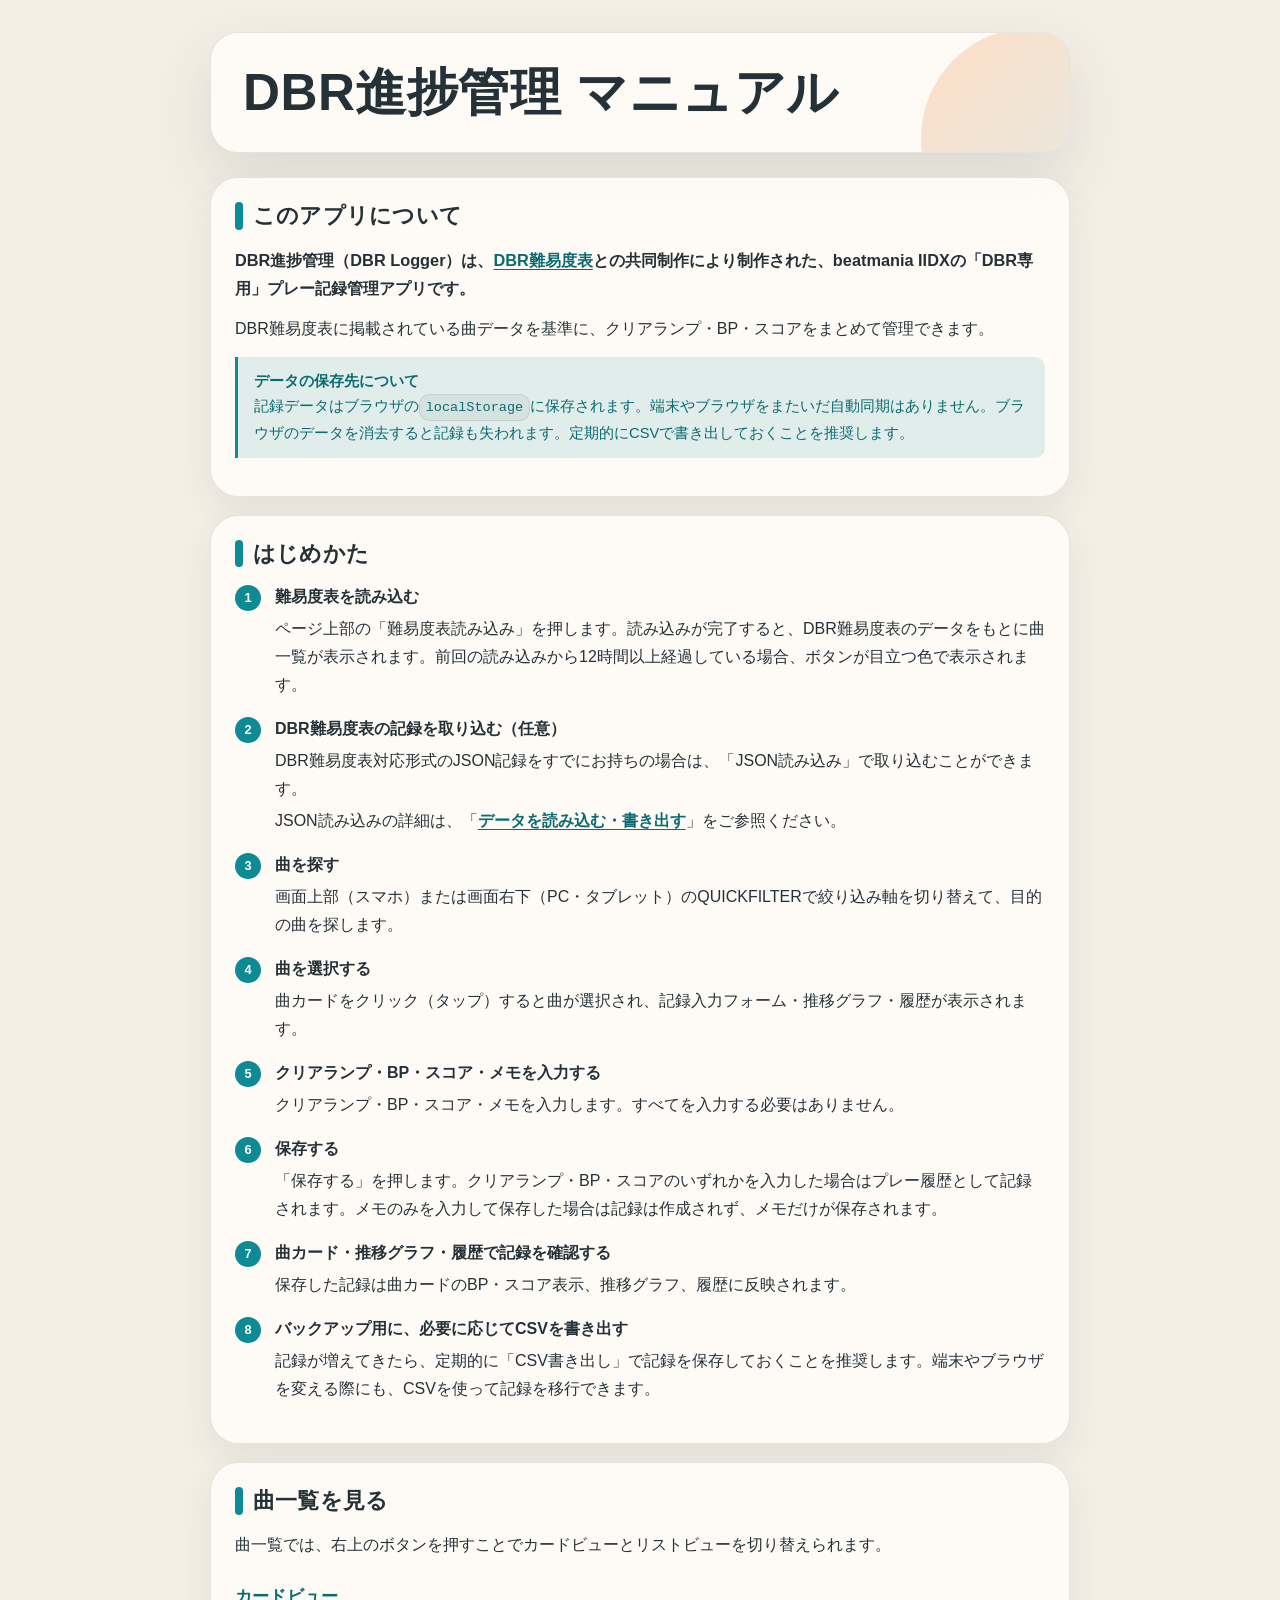
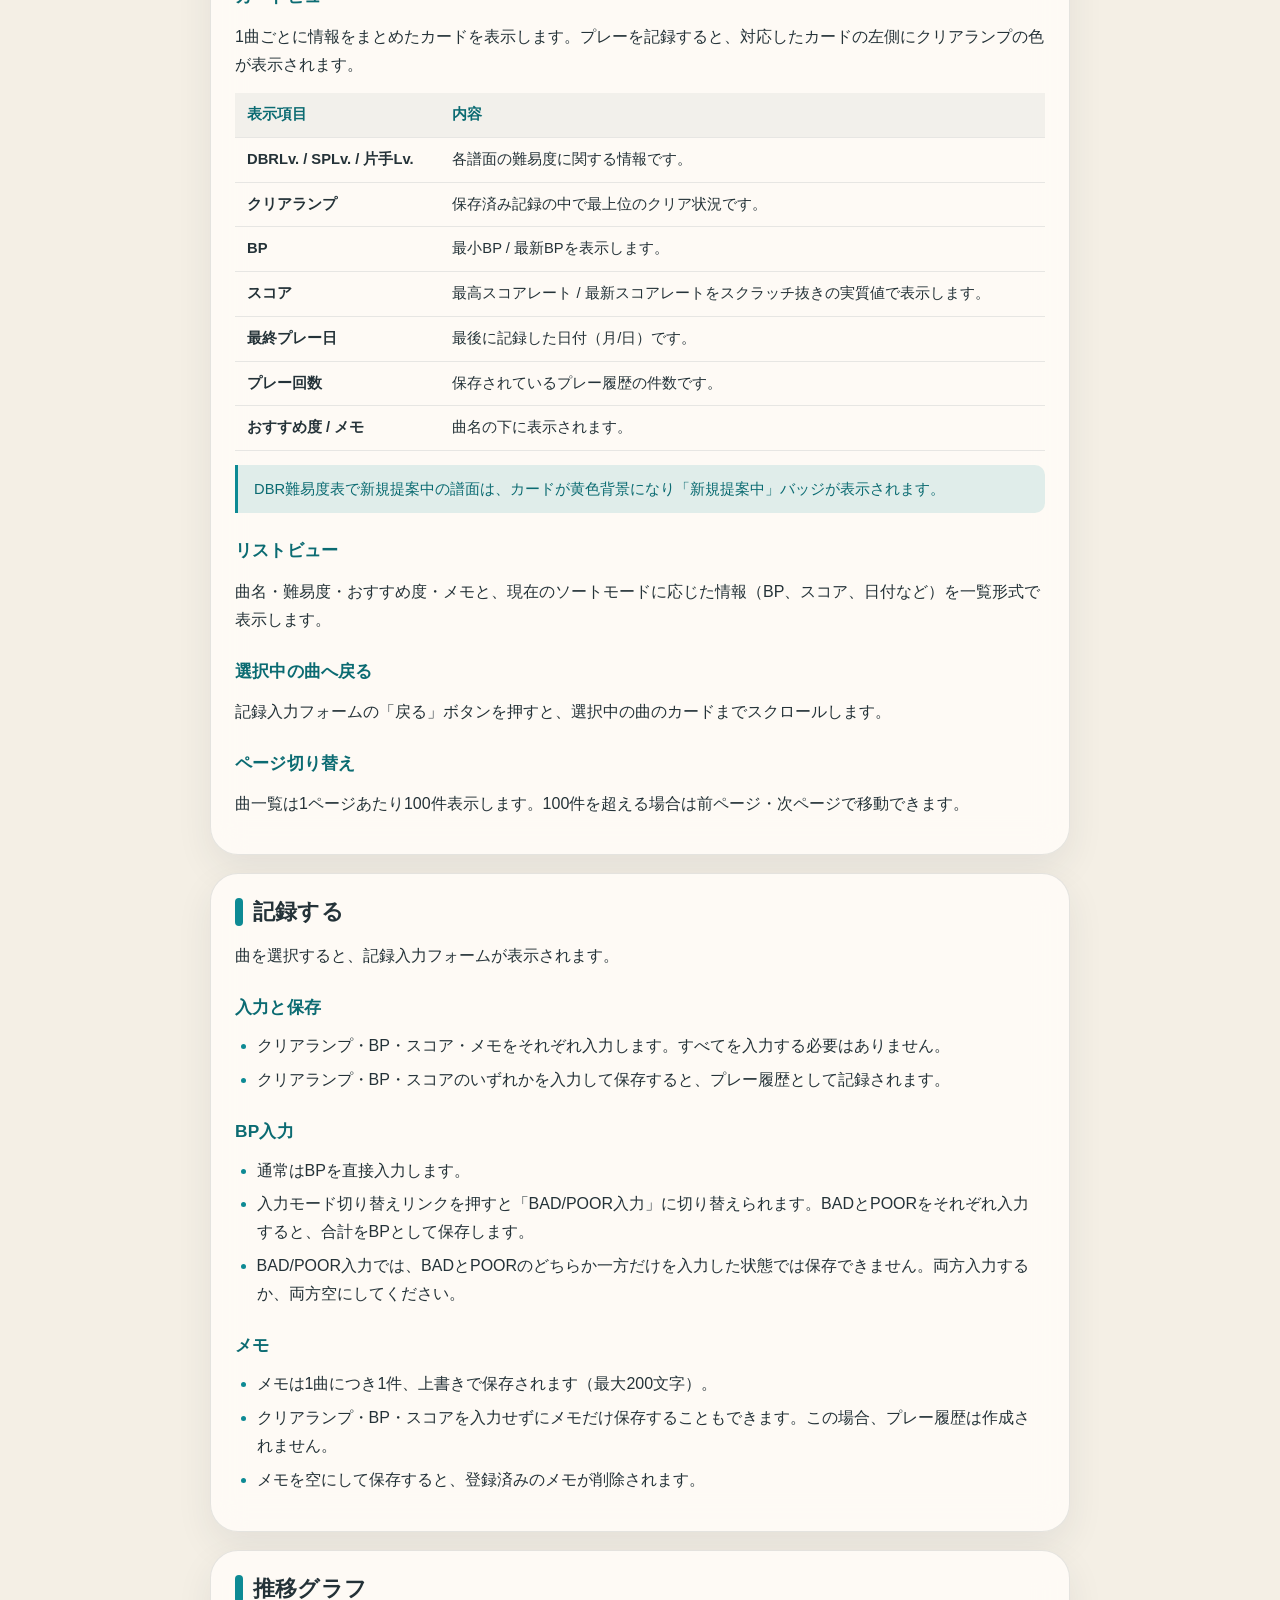
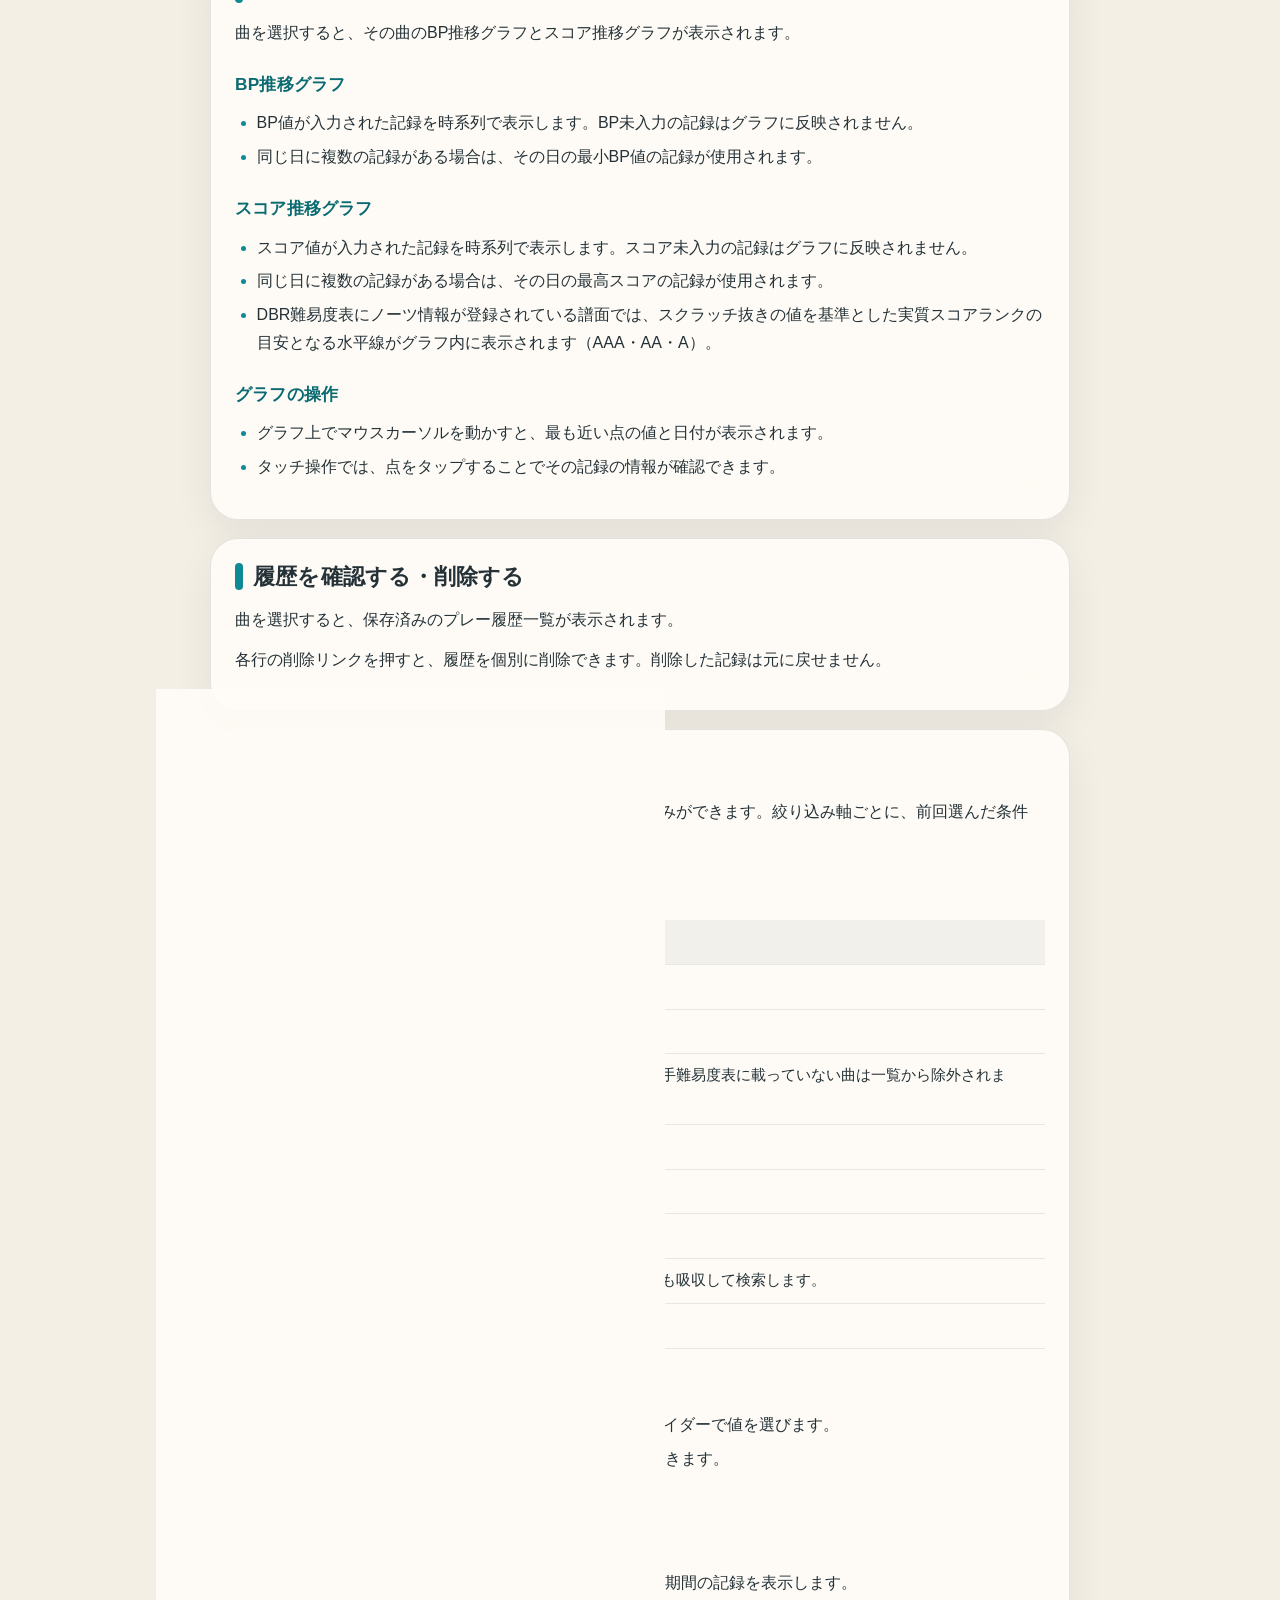
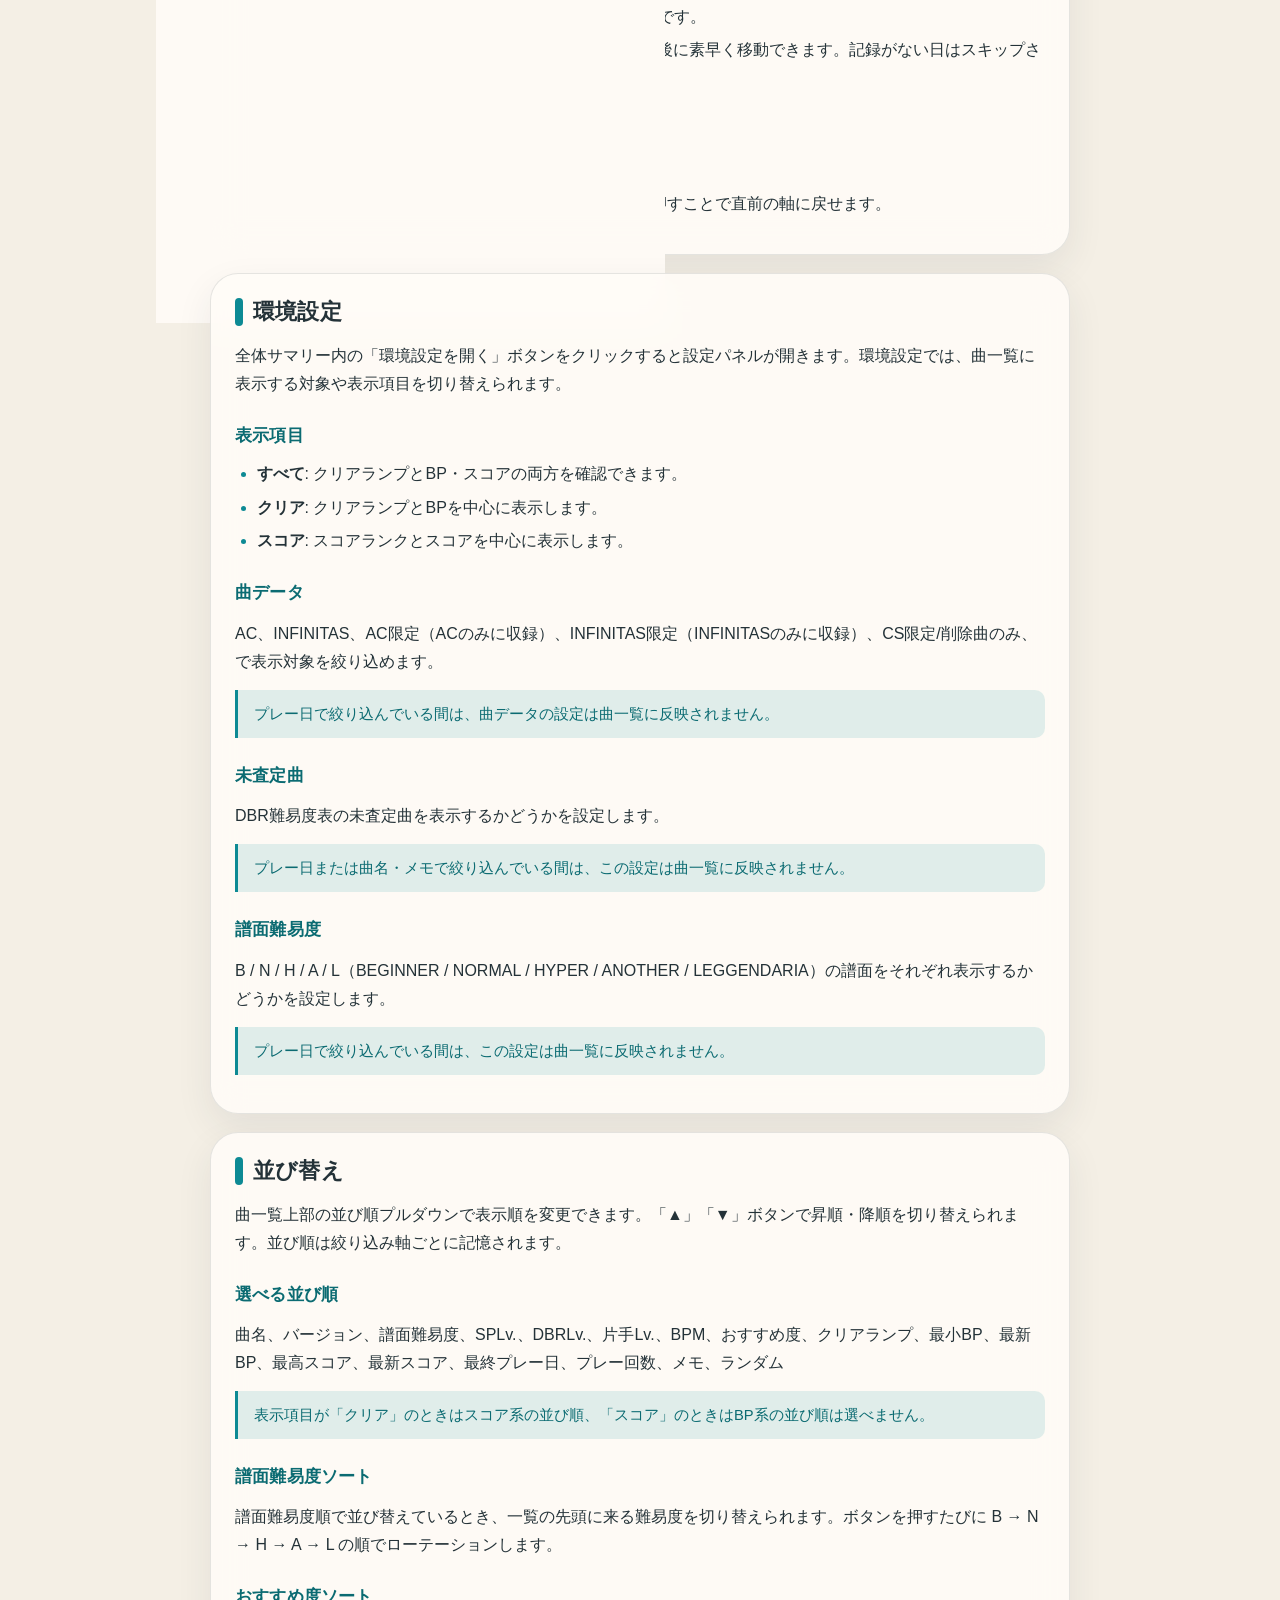
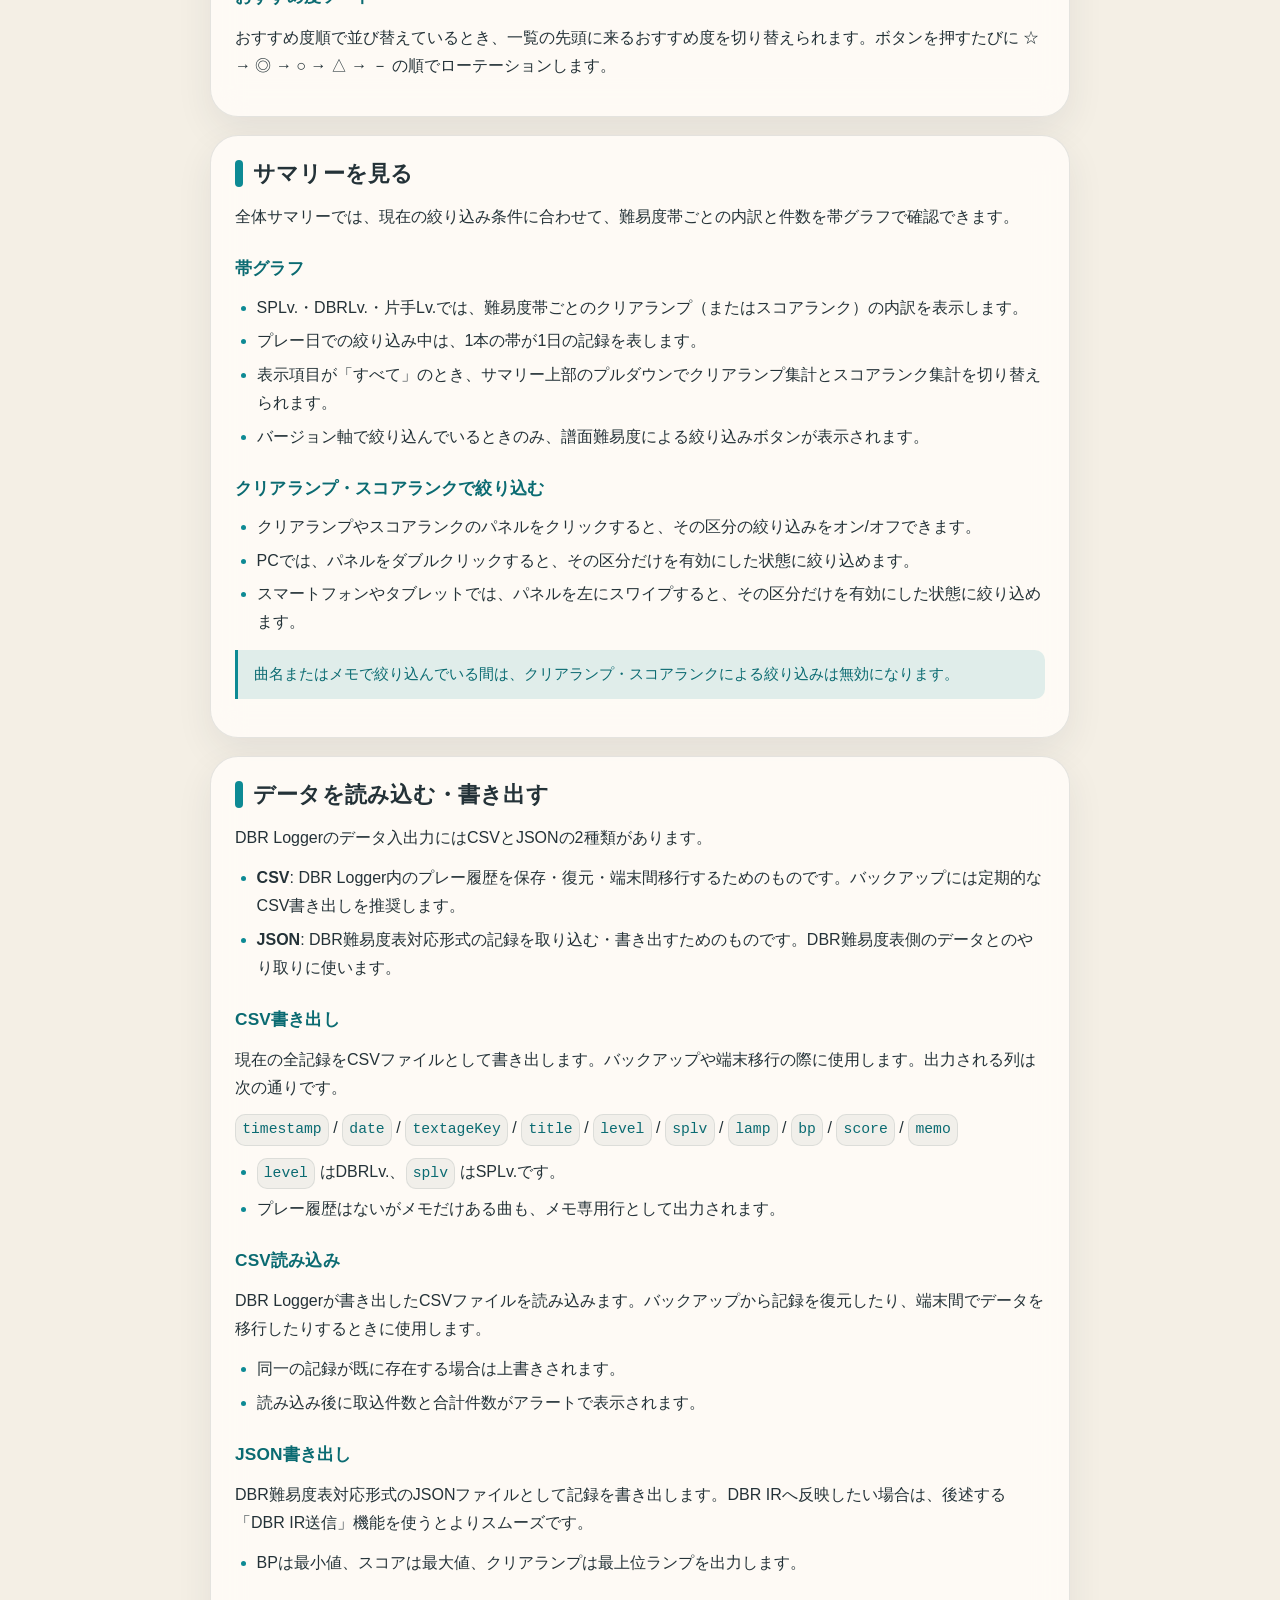
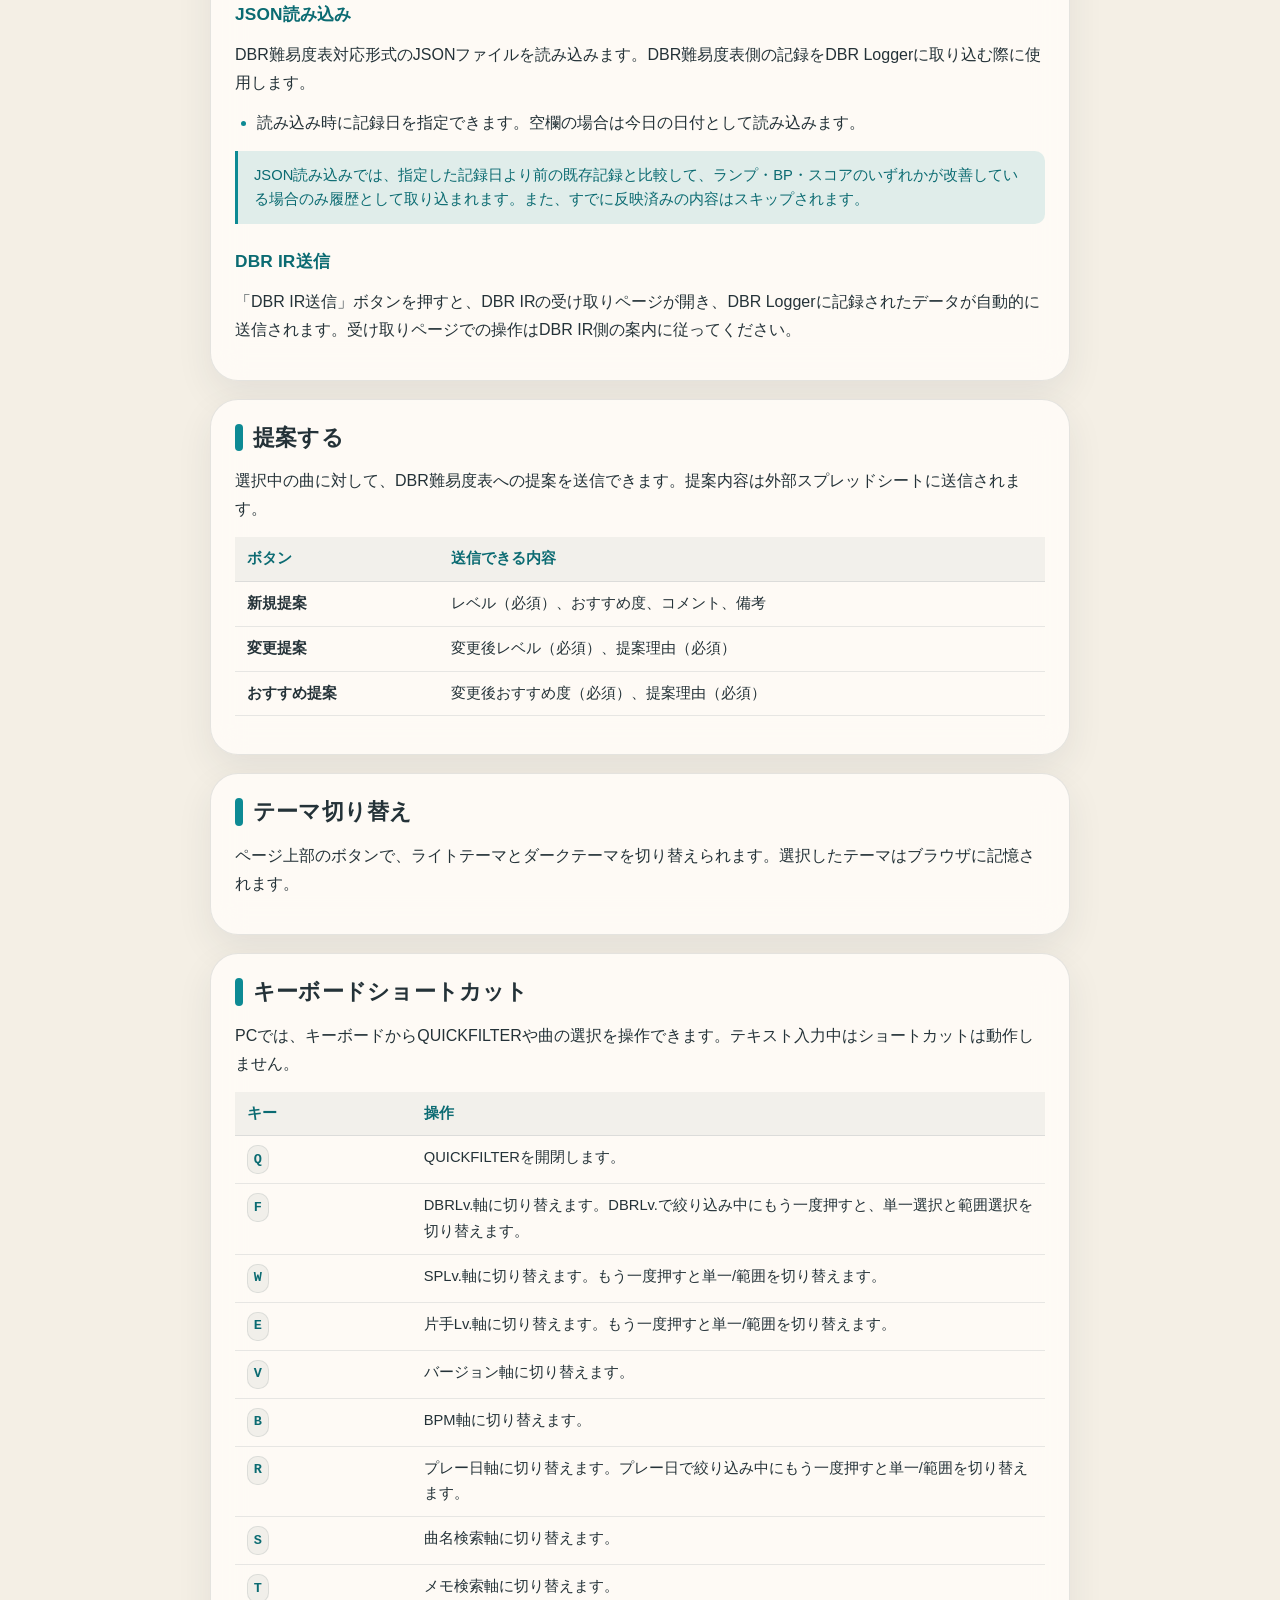
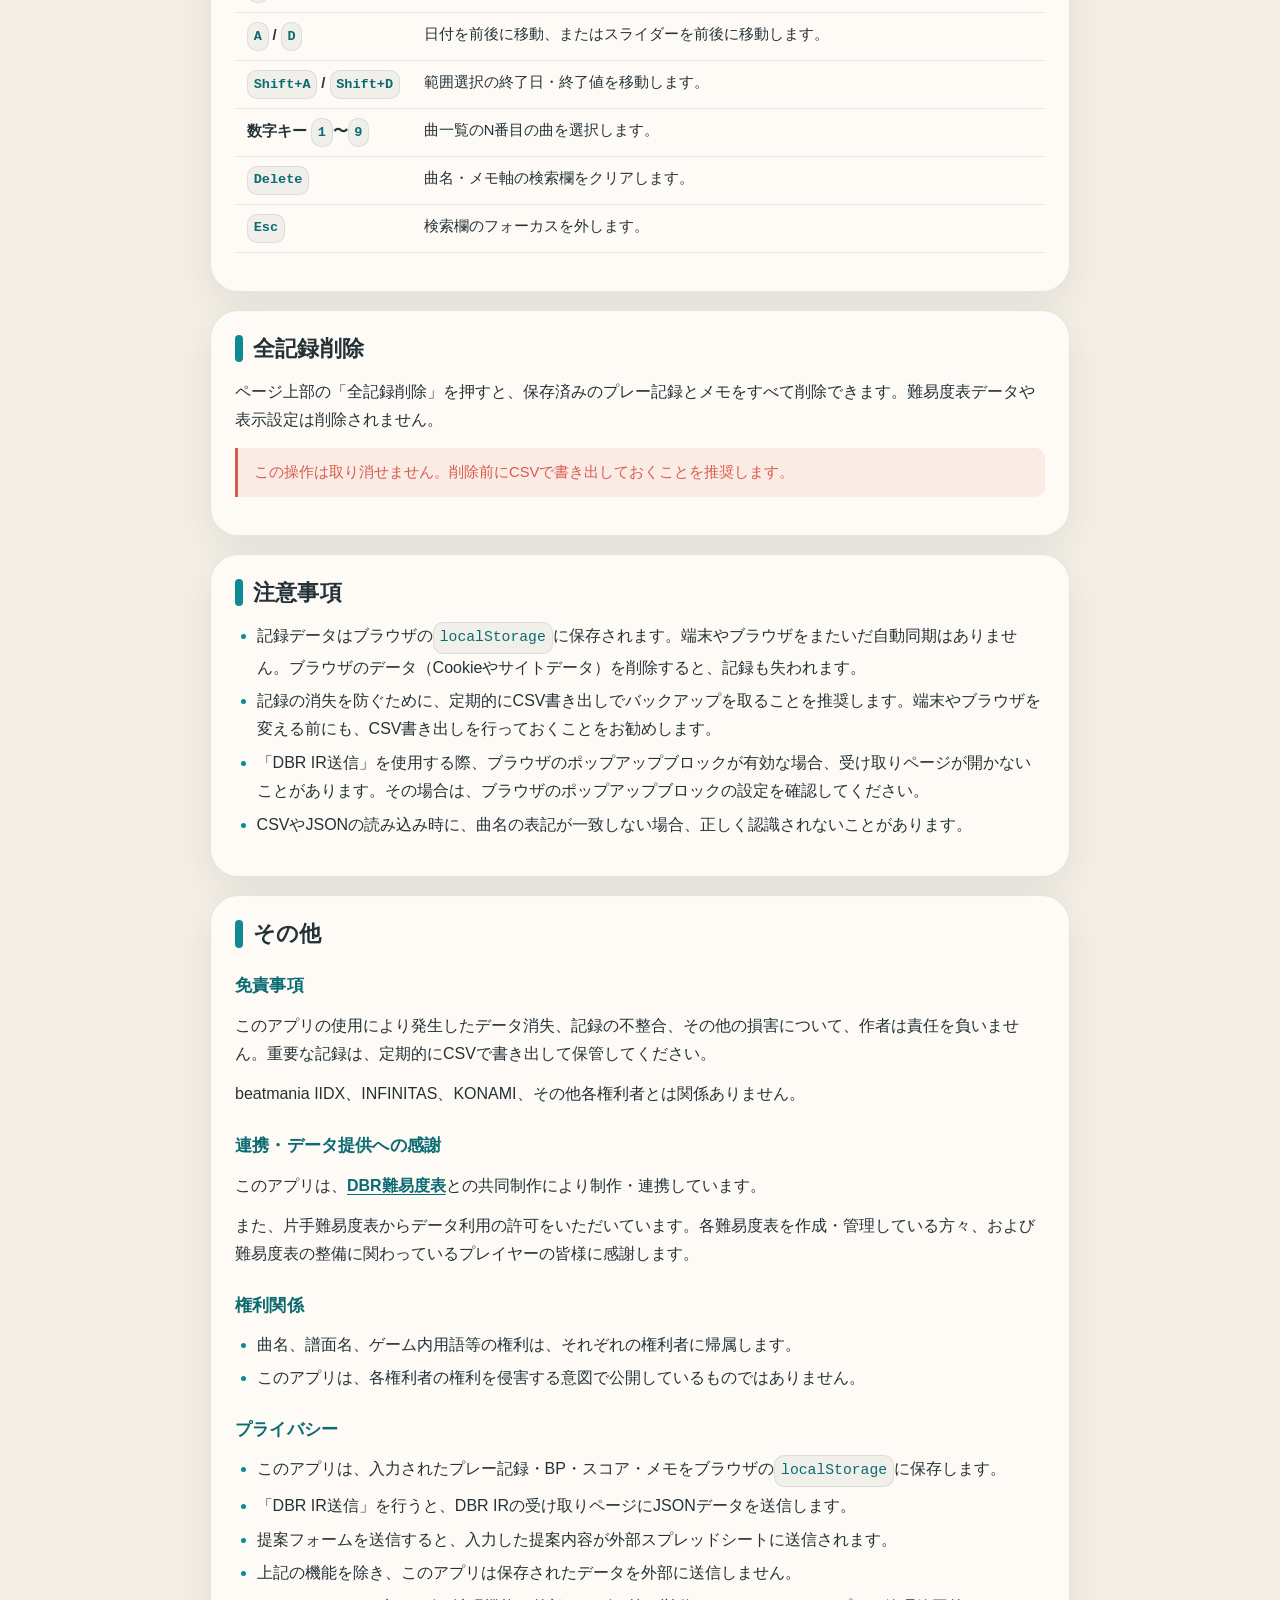
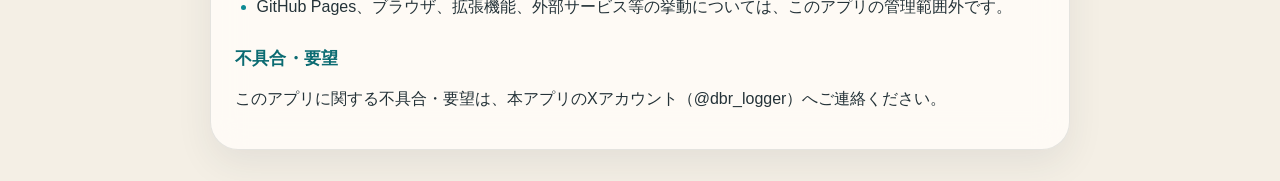
==== manual.html @ cd42161d "マニュアル整備" ====
<!doctype html>
<html lang="ja">
<head>
  <meta charset="utf-8" />
  <meta name="viewport" content="width=device-width, initial-scale=1" />
  <title>DBR Logger マニュアル</title>
  <script>
    (function () {
      const KEY = "dbr-theme";
      try {
        const storedTheme = window.localStorage.getItem(KEY);
        if (storedTheme === "dark") {
          document.documentElement.dataset.theme = "dark";
        }
      } catch {
        // ignore
      }
    })();
  </script>
  <link rel="stylesheet" href="./styles.css" />
</head>
<body>
  <main class="manual-page">
    <article class="manual-content">
      <h1>DBR進捗管理 マニュアル</h1>

      <!-- ============================================================ -->
      <!-- 1. このアプリについて                                         -->
      <!-- ============================================================ -->
      <section>
        <h2>このアプリについて</h2>
        <p class="manual-lead">DBR進捗管理（DBR Logger）は、<a href="https://dbr-difficulty.github.io/index.html" target="_blank" rel="noopener">DBR難易度表</a>との共同制作により制作された、beatmania IIDXの「DBR専用」プレー記録管理アプリです。</p>
        <p>DBR難易度表に掲載されている曲データを基準に、クリアランプ・BP・スコアをまとめて管理できます。</p>
        <div class="manual-tip">
          <strong>データの保存先について</strong><br>
          記録データはブラウザの<code>localStorage</code>に保存されます。端末やブラウザをまたいだ自動同期はありません。ブラウザのデータを消去すると記録も失われます。定期的にCSVで書き出しておくことを推奨します。
        </div>
      </section>

      <!-- ============================================================ -->
      <!-- 2. はじめかた                                                 -->
      <!-- ============================================================ -->
      <section>
        <h2>はじめかた</h2>
        <ol class="manual-steps">
          <li>
            <div>
              <strong>難易度表を読み込む</strong>
              <p>ページ上部の「難易度表読み込み」を押します。読み込みが完了すると、DBR難易度表のデータをもとに曲一覧が表示されます。前回の読み込みから12時間以上経過している場合、ボタンが目立つ色で表示されます。</p>
            </div>
          </li>
          <li>
            <div>
              <strong>DBR難易度表の記録を取り込む（任意）</strong>
              <p>DBR難易度表対応形式のJSON記録をすでにお持ちの場合は、「JSON読み込み」で取り込むことができます。</p>
              <p>JSON読み込みの詳細は、「<a href="#section-data">データを読み込む・書き出す</a>」をご参照ください。</p>
            </div>
          </li>
          <li>
            <div>
              <strong>曲を探す</strong>
              <p>画面上部（スマホ）または画面右下（PC・タブレット）のQUICKFILTERで絞り込み軸を切り替えて、目的の曲を探します。</p>
            </div>
          </li>
          <li>
            <div>
              <strong>曲を選択する</strong>
              <p>曲カードをクリック（タップ）すると曲が選択され、記録入力フォーム・推移グラフ・履歴が表示されます。</p>
            </div>
          </li>
          <li>
            <div>
              <strong>クリアランプ・BP・スコア・メモを入力する</strong>
              <p>クリアランプ・BP・スコア・メモを入力します。すべてを入力する必要はありません。</p>
            </div>
          </li>
          <li>
            <div>
              <strong>保存する</strong>
              <p>「保存する」を押します。クリアランプ・BP・スコアのいずれかを入力した場合はプレー履歴として記録されます。メモのみを入力して保存した場合は記録は作成されず、メモだけが保存されます。</p>
            </div>
          </li>
          <li>
            <div>
              <strong>曲カード・推移グラフ・履歴で記録を確認する</strong>
              <p>保存した記録は曲カードのBP・スコア表示、推移グラフ、履歴に反映されます。</p>
            </div>
          </li>
          <li>
            <div>
              <strong>バックアップ用に、必要に応じてCSVを書き出す</strong>
              <p>記録が増えてきたら、定期的に「CSV書き出し」で記録を保存しておくことを推奨します。端末やブラウザを変える際にも、CSVを使って記録を移行できます。</p>
            </div>
          </li>
        </ol>
      </section>

      <!-- ============================================================ -->
      <!-- 3. 曲一覧を見る                                              -->
      <!-- ============================================================ -->
      <section>
        <h2>曲一覧を見る</h2>
        <p>曲一覧では、右上のボタンを押すことでカードビューとリストビューを切り替えられます。</p>

        <h3>カードビュー</h3>
        <p>1曲ごとに情報をまとめたカードを表示します。プレーを記録すると、対応したカードの左側にクリアランプの色が表示されます。</p>
        <table>
          <thead>
            <tr><th>表示項目</th><th>内容</th></tr>
          </thead>
          <tbody>
            <tr><td>DBRLv. / SPLv. / 片手Lv.</td><td>各譜面の難易度に関する情報です。</td></tr>
            <tr><td>クリアランプ</td><td>保存済み記録の中で最上位のクリア状況です。</td></tr>
            <tr><td>BP</td><td>最小BP / 最新BPを表示します。</td></tr>
            <tr><td>スコア</td><td>最高スコアレート / 最新スコアレートをスクラッチ抜きの実質値で表示します。</td></tr>
            <tr><td>最終プレー日</td><td>最後に記録した日付（月/日）です。</td></tr>
            <tr><td>プレー回数</td><td>保存されているプレー履歴の件数です。</td></tr>
            <tr><td>おすすめ度 / メモ</td><td>曲名の下に表示されます。</td></tr>
          </tbody>
        </table>
        <div class="manual-tip">DBR難易度表で新規提案中の譜面は、カードが黄色背景になり「新規提案中」バッジが表示されます。</div>

        <h3>リストビュー</h3>
        <p>曲名・難易度・おすすめ度・メモと、現在のソートモードに応じた情報（BP、スコア、日付など）を一覧形式で表示します。</p>

        <h3>選択中の曲へ戻る</h3>
        <p>記録入力フォームの「戻る」ボタンを押すと、選択中の曲のカードまでスクロールします。</p>

        <h3>ページ切り替え</h3>
        <p>曲一覧は1ページあたり100件表示します。100件を超える場合は前ページ・次ページで移動できます。</p>
      </section>

      <!-- ============================================================ -->
      <!-- 4. 記録する                                                   -->
      <!-- ============================================================ -->
      <section>
        <h2>記録する</h2>
        <p>曲を選択すると、記録入力フォームが表示されます。</p>

        <h3>入力と保存</h3>
        <ul>
          <li>クリアランプ・BP・スコア・メモをそれぞれ入力します。すべてを入力する必要はありません。</li>
          <li>クリアランプ・BP・スコアのいずれかを入力して保存すると、プレー履歴として記録されます。</li>
        </ul>

        <h3>BP入力</h3>
        <ul>
          <li>通常はBPを直接入力します。</li>
          <li>入力モード切り替えリンクを押すと「BAD/POOR入力」に切り替えられます。BADとPOORをそれぞれ入力すると、合計をBPとして保存します。</li>
          <li>BAD/POOR入力では、BADとPOORのどちらか一方だけを入力した状態では保存できません。両方入力するか、両方空にしてください。</li>
        </ul>

        <h3>メモ</h3>
        <ul>
          <li>メモは1曲につき1件、上書きで保存されます（最大200文字）。</li>
          <li>クリアランプ・BP・スコアを入力せずにメモだけ保存することもできます。この場合、プレー履歴は作成されません。</li>
          <li>メモを空にして保存すると、登録済みのメモが削除されます。</li>
        </ul>
      </section>

      <!-- ============================================================ -->
      <!-- 5. 推移グラフ                                                 -->
      <!-- ============================================================ -->
      <section>
        <h2>推移グラフ</h2>
        <p>曲を選択すると、その曲のBP推移グラフとスコア推移グラフが表示されます。</p>

        <h3>BP推移グラフ</h3>
        <ul>
          <li>BP値が入力された記録を時系列で表示します。BP未入力の記録はグラフに反映されません。</li>
          <li>同じ日に複数の記録がある場合は、その日の最小BP値の記録が使用されます。</li>
        </ul>

        <h3>スコア推移グラフ</h3>
        <ul>
          <li>スコア値が入力された記録を時系列で表示します。スコア未入力の記録はグラフに反映されません。</li>
          <li>同じ日に複数の記録がある場合は、その日の最高スコアの記録が使用されます。</li>
          <li>DBR難易度表にノーツ情報が登録されている譜面では、スクラッチ抜きの値を基準とした実質スコアランクの目安となる水平線がグラフ内に表示されます（AAA・AA・A）。</li>
        </ul>

        <h3>グラフの操作</h3>
        <ul>
          <li>グラフ上でマウスカーソルを動かすと、最も近い点の値と日付が表示されます。</li>
          <li>タッチ操作では、点をタップすることでその記録の情報が確認できます。</li>
        </ul>
      </section>

      <!-- ============================================================ -->
      <!-- 6. 履歴を確認する・削除する                                  -->
      <!-- ============================================================ -->
      <section>
        <h2>履歴を確認する・削除する</h2>
        <p>曲を選択すると、保存済みのプレー履歴一覧が表示されます。</p>
        <p>各行の削除リンクを押すと、履歴を個別に削除できます。削除した記録は元に戻せません。</p>
      </section>

      <!-- ============================================================ -->
      <!-- 7. 絞り込む（QUICKFILTER）                                    -->
      <!-- ============================================================ -->
      <section>
        <h2>絞り込む（QUICKFILTER）</h2>
        <p>画面上に常に表示されるQUICKFILTERで、曲一覧の絞り込みができます。絞り込み軸ごとに、前回選んだ条件（ソート条件含む）が記憶されます。</p>

        <h3>絞り込み軸</h3>
        <table>
          <thead>
            <tr><th>軸</th><th>内容</th></tr>
          </thead>
          <tbody>
            <tr><td>SPLv.</td><td>SP基準の難易度で絞り込みます。</td></tr>
            <tr><td>DBRLv.</td><td>DBR難易度表基準の難易度で絞り込みます。</td></tr>
            <tr><td>片手Lv.</td><td>片手難易度表基準の難易度で絞り込みます。片手難易度表に載っていない曲は一覧から除外されます。</td></tr>
            <tr><td>バージョン</td><td>曲の収録バージョンで絞り込みます。</td></tr>
            <tr><td>BPM</td><td>BPM帯で絞り込みます。</td></tr>
            <tr><td>プレー日</td><td>記録した日付で絞り込みます。</td></tr>
            <tr><td>曲名</td><td>曲名で検索します。表記ゆれや一部の記号違いも吸収して検索します。</td></tr>
            <tr><td>メモ</td><td>保存済みメモの内容で検索します。</td></tr>
          </tbody>
        </table>

        <h3>数値軸の単一選択・範囲選択</h3>
        <ul>
          <li>SPLv.・DBRLv.・片手Lv.・バージョン・BPMでは、スライダーで値を選びます。</li>
          <li>「範囲選択」を押すと、2点のスライダーで範囲を指定できます。</li>
          <li>単一/範囲の状態は軸ごとに記憶されます。</li>
        </ul>

        <h3>プレー日での絞り込み</h3>
        <ul>
          <li>単一選択では1つの日付の記録を、範囲選択では指定した期間の記録を表示します。</li>
          <li>範囲選択の初期値は、記録がある日付のうち直近14日分です。</li>
          <li>「前日」「翌日」ボタンを使うと、記録がある日付の前後に素早く移動できます。記録がない日はスキップされます。</li>
          <li>「戻す」を押すと、直近の日付または範囲に戻せます。</li>
        </ul>

        <h3>曲名・メモ検索の「解除」</h3>
        <p>曲名またはメモ軸で絞り込んでいる時、「解除」ボタンを押すことで直前の軸に戻せます。</p>
      </section>

      <!-- ============================================================ -->
      <!-- 8. 環境設定                                                   -->
      <!-- ============================================================ -->
      <section>
        <h2>環境設定</h2>
        <p>全体サマリー内の「環境設定を開く」ボタンをクリックすると設定パネルが開きます。環境設定では、曲一覧に表示する対象や表示項目を切り替えられます。</p>

        <h3>表示項目</h3>
        <ul>
          <li><strong>すべて</strong>: クリアランプとBP・スコアの両方を確認できます。</li>
          <li><strong>クリア</strong>: クリアランプとBPを中心に表示します。</li>
          <li><strong>スコア</strong>: スコアランクとスコアを中心に表示します。</li>
        </ul>

        <h3>曲データ</h3>
        <p>AC、INFINITAS、AC限定（ACのみに収録）、INFINITAS限定（INFINITASのみに収録）、CS限定/削除曲のみ、で表示対象を絞り込めます。</p>
        <div class="manual-tip">プレー日で絞り込んでいる間は、曲データの設定は曲一覧に反映されません。</div>

        <h3>未査定曲</h3>
        <p>DBR難易度表の未査定曲を表示するかどうかを設定します。</p>
        <div class="manual-tip">プレー日または曲名・メモで絞り込んでいる間は、この設定は曲一覧に反映されません。</div>

        <h3>譜面難易度</h3>
        <p>B / N / H / A / L（BEGINNER / NORMAL / HYPER / ANOTHER / LEGGENDARIA）の譜面をそれぞれ表示するかどうかを設定します。</p>
        <div class="manual-tip">プレー日で絞り込んでいる間は、この設定は曲一覧に反映されません。</div>
      </section>

      <!-- ============================================================ -->
      <!-- 9. 並び替え                                                   -->
      <!-- ============================================================ -->
      <section>
        <h2>並び替え</h2>
        <p>曲一覧上部の並び順プルダウンで表示順を変更できます。「▲」「▼」ボタンで昇順・降順を切り替えられます。並び順は絞り込み軸ごとに記憶されます。</p>

        <h3>選べる並び順</h3>
        <p>曲名、バージョン、譜面難易度、SPLv.、DBRLv.、片手Lv.、BPM、おすすめ度、クリアランプ、最小BP、最新BP、最高スコア、最新スコア、最終プレー日、プレー回数、メモ、ランダム</p>
        <div class="manual-tip">表示項目が「クリア」のときはスコア系の並び順、「スコア」のときはBP系の並び順は選べません。</div>

        <h3>譜面難易度ソート</h3>
        <p>譜面難易度順で並び替えているとき、一覧の先頭に来る難易度を切り替えられます。ボタンを押すたびに B → N → H → A → L の順でローテーションします。</p>

        <h3>おすすめ度ソート</h3>
        <p>おすすめ度順で並び替えているとき、一覧の先頭に来るおすすめ度を切り替えられます。ボタンを押すたびに ☆ → ◎ → ○ → △ → － の順でローテーションします。</p>
      </section>

      <!-- ============================================================ -->
      <!-- 10. サマリーを見る                                            -->
      <!-- ============================================================ -->
      <section>
        <h2>サマリーを見る</h2>
        <p>全体サマリーでは、現在の絞り込み条件に合わせて、難易度帯ごとの内訳と件数を帯グラフで確認できます。</p>

        <h3>帯グラフ</h3>
        <ul>
          <li>SPLv.・DBRLv.・片手Lv.では、難易度帯ごとのクリアランプ（またはスコアランク）の内訳を表示します。</li>
          <li>プレー日での絞り込み中は、1本の帯が1日の記録を表します。</li>
          <li>表示項目が「すべて」のとき、サマリー上部のプルダウンでクリアランプ集計とスコアランク集計を切り替えられます。</li>
          <li>バージョン軸で絞り込んでいるときのみ、譜面難易度による絞り込みボタンが表示されます。</li>
        </ul>

        <h3>クリアランプ・スコアランクで絞り込む</h3>
        <ul>
          <li>クリアランプやスコアランクのパネルをクリックすると、その区分の絞り込みをオン/オフできます。</li>
          <li>PCでは、パネルをダブルクリックすると、その区分だけを有効にした状態に絞り込めます。</li>
          <li>スマートフォンやタブレットでは、パネルを左にスワイプすると、その区分だけを有効にした状態に絞り込めます。</li>
        </ul>
        <div class="manual-tip">曲名またはメモで絞り込んでいる間は、クリアランプ・スコアランクによる絞り込みは無効になります。</div>
      </section>

      <!-- ============================================================ -->
      <!-- 11. データを読み込む・書き出す                               -->
      <!-- ============================================================ -->
      <section id="section-data">
        <h2>データを読み込む・書き出す</h2>
        <p>DBR Loggerのデータ入出力にはCSVとJSONの2種類があります。</p>
        <ul>
          <li><strong>CSV</strong>: DBR Logger内のプレー履歴を保存・復元・端末間移行するためのものです。バックアップには定期的なCSV書き出しを推奨します。</li>
          <li><strong>JSON</strong>: DBR難易度表対応形式の記録を取り込む・書き出すためのものです。DBR難易度表側のデータとのやり取りに使います。</li>
        </ul>

        <h3>CSV書き出し</h3>
        <p>現在の全記録をCSVファイルとして書き出します。バックアップや端末移行の際に使用します。出力される列は次の通りです。</p>
        <p><code>timestamp</code> / <code>date</code> / <code>textageKey</code> / <code>title</code> / <code>level</code> / <code>splv</code> / <code>lamp</code> / <code>bp</code> / <code>score</code> / <code>memo</code></p>
        <ul>
          <li><code>level</code> はDBRLv.、<code>splv</code> はSPLv.です。</li>
          <li>プレー履歴はないがメモだけある曲も、メモ専用行として出力されます。</li>
        </ul>

        <h3>CSV読み込み</h3>
        <p>DBR Loggerが書き出したCSVファイルを読み込みます。バックアップから記録を復元したり、端末間でデータを移行したりするときに使用します。</p>
        <ul>
          <li>同一の記録が既に存在する場合は上書きされます。</li>
          <li>読み込み後に取込件数と合計件数がアラートで表示されます。</li>
        </ul>

        <h3>JSON書き出し</h3>
        <p>DBR難易度表対応形式のJSONファイルとして記録を書き出します。DBR IRへ反映したい場合は、後述する「DBR IR送信」機能を使うとよりスムーズです。</p>
        <ul>
          <li>BPは最小値、スコアは最大値、クリアランプは最上位ランプを出力します。</li>
        </ul>

        <h3>JSON読み込み</h3>
        <p>DBR難易度表対応形式のJSONファイルを読み込みます。DBR難易度表側の記録をDBR Loggerに取り込む際に使用します。</p>
        <ul>
          <li>読み込み時に記録日を指定できます。空欄の場合は今日の日付として読み込みます。</li>
        </ul>
        <div class="manual-tip">JSON読み込みでは、指定した記録日より前の既存記録と比較して、ランプ・BP・スコアのいずれかが改善している場合のみ履歴として取り込まれます。また、すでに反映済みの内容はスキップされます。</div>

        <h3>DBR IR送信</h3>
        <p>「DBR IR送信」ボタンを押すと、DBR IRの受け取りページが開き、DBR Loggerに記録されたデータが自動的に送信されます。受け取りページでの操作はDBR IR側の案内に従ってください。</p>
      </section>

      <!-- ============================================================ -->
      <!-- 12. 提案する                                                  -->
      <!-- ============================================================ -->
      <section>
        <h2>提案する</h2>
        <p>選択中の曲に対して、DBR難易度表への提案を送信できます。提案内容は外部スプレッドシートに送信されます。</p>
        <table>
          <thead>
            <tr><th>ボタン</th><th>送信できる内容</th></tr>
          </thead>
          <tbody>
            <tr><td>新規提案</td><td>レベル（必須）、おすすめ度、コメント、備考</td></tr>
            <tr><td>変更提案</td><td>変更後レベル（必須）、提案理由（必須）</td></tr>
            <tr><td>おすすめ提案</td><td>変更後おすすめ度（必須）、提案理由（必須）</td></tr>
          </tbody>
        </table>
      </section>

      <!-- ============================================================ -->
      <!-- 13. テーマ切り替え                                            -->
      <!-- ============================================================ -->
      <section>
        <h2>テーマ切り替え</h2>
        <p>ページ上部のボタンで、ライトテーマとダークテーマを切り替えられます。選択したテーマはブラウザに記憶されます。</p>
      </section>

      <!-- ============================================================ -->
      <!-- 14. キーボードショートカット                                  -->
      <!-- ============================================================ -->
      <section>
        <h2>キーボードショートカット</h2>
        <p>PCでは、キーボードからQUICKFILTERや曲の選択を操作できます。テキスト入力中はショートカットは動作しません。</p>
        <table>
          <thead>
            <tr><th>キー</th><th>操作</th></tr>
          </thead>
          <tbody>
            <tr><td><code>Q</code></td><td>QUICKFILTERを開閉します。</td></tr>
            <tr><td><code>F</code></td><td>DBRLv.軸に切り替えます。DBRLv.で絞り込み中にもう一度押すと、単一選択と範囲選択を切り替えます。</td></tr>
            <tr><td><code>W</code></td><td>SPLv.軸に切り替えます。もう一度押すと単一/範囲を切り替えます。</td></tr>
            <tr><td><code>E</code></td><td>片手Lv.軸に切り替えます。もう一度押すと単一/範囲を切り替えます。</td></tr>
            <tr><td><code>V</code></td><td>バージョン軸に切り替えます。</td></tr>
            <tr><td><code>B</code></td><td>BPM軸に切り替えます。</td></tr>
            <tr><td><code>R</code></td><td>プレー日軸に切り替えます。プレー日で絞り込み中にもう一度押すと単一/範囲を切り替えます。</td></tr>
            <tr><td><code>S</code></td><td>曲名検索軸に切り替えます。</td></tr>
            <tr><td><code>T</code></td><td>メモ検索軸に切り替えます。</td></tr>
            <tr><td><code>A</code> / <code>D</code></td><td>日付を前後に移動、またはスライダーを前後に移動します。</td></tr>
            <tr><td><code>Shift+A</code> / <code>Shift+D</code></td><td>範囲選択の終了日・終了値を移動します。</td></tr>
            <tr><td>数字キー <code>1</code>〜<code>9</code></td><td>曲一覧のN番目の曲を選択します。</td></tr>
            <tr><td><code>Delete</code></td><td>曲名・メモ軸の検索欄をクリアします。</td></tr>
            <tr><td><code>Esc</code></td><td>検索欄のフォーカスを外します。</td></tr>
          </tbody>
        </table>
      </section>

      <!-- ============================================================ -->
      <!-- 15. 全記録削除                                                -->
      <!-- ============================================================ -->
      <section>
        <h2>全記録削除</h2>
        <p>ページ上部の「全記録削除」を押すと、保存済みのプレー記録とメモをすべて削除できます。難易度表データや表示設定は削除されません。</p>
        <div class="manual-warn">この操作は取り消せません。削除前にCSVで書き出しておくことを推奨します。</div>
      </section>

      <!-- ============================================================ -->
      <!-- 16. 注意事項                                                  -->
      <!-- ============================================================ -->
      <section>
        <h2>注意事項</h2>
        <ul>
          <li>記録データはブラウザの<code>localStorage</code>に保存されます。端末やブラウザをまたいだ自動同期はありません。ブラウザのデータ（Cookieやサイトデータ）を削除すると、記録も失われます。</li>
          <li>記録の消失を防ぐために、定期的にCSV書き出しでバックアップを取ることを推奨します。端末やブラウザを変える前にも、CSV書き出しを行っておくことをお勧めします。</li>
          <li>「DBR IR送信」を使用する際、ブラウザのポップアップブロックが有効な場合、受け取りページが開かないことがあります。その場合は、ブラウザのポップアップブロックの設定を確認してください。</li>
          <li>CSVやJSONの読み込み時に、曲名の表記が一致しない場合、正しく認識されないことがあります。</li>
        </ul>
      </section>

      <!-- ============================================================ -->
      <!-- 17. 免責・権利・プライバシー・不具合要望                     -->
      <!-- ============================================================ -->
      <section>
        <h2>その他</h2>

        <h3>免責事項</h3>
        <p>このアプリの使用により発生したデータ消失、記録の不整合、その他の損害について、作者は責任を負いません。重要な記録は、定期的にCSVで書き出して保管してください。</p>
        <p>beatmania IIDX、INFINITAS、KONAMI、その他各権利者とは関係ありません。</p>

        <h3>連携・データ提供への感謝</h3>
        <p>このアプリは、<a href="https://dbr-difficulty.github.io/index.html" target="_blank" rel="noopener">DBR難易度表</a>との共同制作により制作・連携しています。</p>
        <p>また、片手難易度表からデータ利用の許可をいただいています。各難易度表を作成・管理している方々、および難易度表の整備に関わっているプレイヤーの皆様に感謝します。</p>

        <h3>権利関係</h3>
        <ul>
          <li>曲名、譜面名、ゲーム内用語等の権利は、それぞれの権利者に帰属します。</li>
          <li>このアプリは、各権利者の権利を侵害する意図で公開しているものではありません。</li>
        </ul>

        <h3>プライバシー</h3>
        <ul>
          <li>このアプリは、入力されたプレー記録・BP・スコア・メモをブラウザの<code>localStorage</code>に保存します。</li>
          <li>「DBR IR送信」を行うと、DBR IRの受け取りページにJSONデータを送信します。</li>
          <li>提案フォームを送信すると、入力した提案内容が外部スプレッドシートに送信されます。</li>
          <li>上記の機能を除き、このアプリは保存されたデータを外部に送信しません。</li>
          <li>GitHub Pages、ブラウザ、拡張機能、外部サービス等の挙動については、このアプリの管理範囲外です。</li>
        </ul>

        <h3>不具合・要望</h3>
        <p>このアプリに関する不具合・要望は、本アプリのXアカウント（@dbr_logger）へご連絡ください。</p>
      </section>

    </article>
  </main>
</body>
</html>
---- styles.css ----
:root {
  color-scheme: light;
  --bg: #f4efe5;
  --bg-accent: radial-gradient(circle at top left, rgba(255, 184, 108, 0.22), transparent 38%),
    radial-gradient(circle at top right, rgba(65, 160, 168, 0.18), transparent 32%),
    linear-gradient(180deg, #fbf8f2 0%, #f4efe5 100%);
  --panel: rgba(255, 252, 247, 0.88);
  --panel-strong: #fffdf7;
  --border: rgba(71, 86, 95, 0.14);
  --text: #243238;
  --muted: #5b6d73;
  --accent: #0d8a94;
  --accent-strong: #0b6b72;
  --accent-soft: rgba(13, 138, 148, 0.12);
  --warm: #ff8a3d;
  --danger: #d95b4d;
  --lamp-no-play: #d7dadd;
  --lamp-failed: #7f4742;
  --lamp-assist: #bd82d4;
  --lamp-easy: #86c790;
  --lamp-clear: #b0e2ff;
  --lamp-hard: #e06767;
  --lamp-exh: #f2d94f;
  --lamp-fc: #ed9848;
  --shadow: 0 24px 60px rgba(43, 54, 61, 0.12);
  --radius-xl: 28px;
  --radius-lg: 20px;
  --radius-md: 14px;
  --radius-sm: 10px;
  --font-ui: "Avenir Next", "Hiragino Sans", "Yu Gothic UI", sans-serif;
  --font-heading: "Avenir Next Condensed", "Hiragino Sans", "Yu Gothic UI", sans-serif;
  --font-song: "Noto Sans", "Noto Sans JP", "Hiragino Sans", "Hiragino Kaku Gothic ProN", "Yu Gothic", "Yu Gothic UI", "Meiryo", "BIZ UDPGothic", "MS PGothic", sans-serif;
}

html[data-theme="dark"] {
  color-scheme: dark;
  --bg: #0f1417;
  --bg-accent: radial-gradient(circle at top left, rgba(83, 199, 207, 0.14), transparent 38%),
    radial-gradient(circle at top right, rgba(255, 177, 90, 0.12), transparent 34%),
    linear-gradient(180deg, #12191d 0%, #0f1417 100%);
  --panel: rgba(19, 25, 29, 0.9);
  --panel-strong: #161d22;
  --border: rgba(255, 255, 255, 0.11);
  --text: #eef5f7;
  --muted: #9aa8af;
  --accent: #53c7cf;
  --accent-strong: #8be0e6;
  --accent-soft: rgba(83, 199, 207, 0.14);
  --warm: #ffb15a;
  --danger: #ff8d7d;
  --lamp-no-play: #242a2e;
  --lamp-failed: #623834;
  --lamp-assist: #82508f;
  --lamp-easy: #6fb45f;
  --lamp-clear: #63bfdc;
  --lamp-hard: #d35f58;
  --lamp-exh: #eadf58;
  --lamp-fc: #f4f7f8;
  --shadow: 0 24px 60px rgba(0, 0, 0, 0.38);
}

* {
  box-sizing: border-box;
}

html,
body,
#app {
  margin: 0;
  min-height: 100%;
}

html {
  background: var(--bg);
}

body {
  background: var(--bg);
  color: var(--text);
  font-family: var(--font-ui);
}

html.search-focus-scroll-lock,
body.search-focus-scroll-lock {
  overflow: hidden;
  overscroll-behavior: none;
  touch-action: none;
}

button,
input,
select,
textarea {
  font: inherit;
}

a,
button,
label,
[role="button"] {
  cursor: pointer;
}

.app-shell {
  max-width: 1440px;
  margin: 0 auto;
  padding: 24px;
  display: grid;
  gap: 20px;
}

.layout,
.stack {
  display: grid;
  gap: 20px;
}

.stack {
  align-content: start;
  grid-auto-rows: max-content;
  min-width: 0;
}

.layout-two-column {
  display: grid;
  gap: 20px;
  grid-template-columns: minmax(0, 1.35fr) minmax(320px, 0.9fr);
  align-items: start;
}

.layout-two-column > * {
  min-width: 0;
}

.panel {
  background: var(--panel);
  border: 1px solid var(--border);
  border-radius: var(--radius-xl);
  box-shadow: var(--shadow);
  backdrop-filter: blur(16px);
  padding: 24px;
}

.hero {
  display: flex;
  align-items: flex-start;
  justify-content: space-between;
  gap: 24px;
  overflow: hidden;
  position: relative;
}

.hero::after {
  content: "";
  position: absolute;
  inset: auto -80px -100px auto;
  width: 240px;
  height: 240px;
  border-radius: 999px;
  background: linear-gradient(135deg, rgba(255, 138, 61, 0.26), rgba(13, 138, 148, 0.12));
}

.hero h1,
.panel h2 {
  margin: 0;
  font-family: var(--font-heading);
  letter-spacing: 0.01em;
}

.hero > div:first-child {
  flex: 1 1 auto;
  min-width: 0;
}

.hero h1 {
  font-size: clamp(2rem, 4vw, 3.4rem);
  line-height: 1.05;
  margin-top: 24px;
  white-space: nowrap;
}

.hero-copy,
.hero-note,
.chart-note,
.catalog-meta,
.form-note,
.status-banner,
.empty-state,
.field span,
th,
td {
  color: var(--muted);
}

.hero-copy {
  max-width: 54ch;
  margin: 12px 0 0;
  line-height: 1.6;
}

.hero-inline-link {
  appearance: none;
  background: transparent;
  border: 0;
  color: var(--accent-strong);
  font: inherit;
  padding: 0;
  text-decoration: underline;
}

.hero-actions {
  display: flex;
  flex-wrap: wrap;
  align-self: stretch;
  align-content: flex-end;
  align-items: flex-end;
  justify-content: flex-end;
  gap: 12px;
  padding-top: 52px;
  min-width: min(100%, 420px);
  z-index: 1;
}

.hero-actions .button {
  font-size: 0.84rem;
  white-space: nowrap;
  flex: 0 0 auto;
  min-width: 11em;
  justify-content: center;
}

.theme-toggle-button {
  position: absolute;
  top: 16px;
  right: 24px;
  align-items: center;
  display: inline-flex;
  justify-content: center;
  height: 44px;
  min-height: 44px !important;
  min-width: 44px !important;
  width: 44px !important;
  padding: 0 !important;
  border-radius: 999px;
  z-index: 2;
}

.theme-toggle-icon {
  display: inline-flex;
  align-items: center;
  justify-content: center;
  width: 20px;
  height: 20px;
  color: currentColor;
}

.theme-toggle-icon svg {
  display: block;
  width: 20px;
  height: 20px;
}

.hero-actions .button.is-busy {
  position: relative;
  overflow: hidden;
}

.hero-actions .button.is-busy::after {
  content: "";
  position: absolute;
  left: 0;
  bottom: 0;
  width: 42%;
  height: 3px;
  border-radius: 999px;
  background: linear-gradient(
    90deg,
    transparent,
    var(--warm),
    transparent
  );
  box-shadow: 0 0 12px var(--warm);
  opacity: 0.95;
  transform: translateX(-120%);
  animation: button-warm-sweep 1.15s ease-in-out infinite;
  pointer-events: none;
}

@keyframes button-warm-sweep {
  0% {
    transform: translateX(-120%);
  }

  100% {
    transform: translateX(260%);
  }
}

.hero-note,
.form-note,
.chart-note,
.catalog-meta,
.status-banner {
  font-size: 0.92rem;
}

.eyebrow {
  margin: 0 0 8px;
  color: var(--accent-strong);
  font-size: 0.8rem;
  font-weight: 700;
  letter-spacing: 0.18em;
  text-transform: uppercase;
}

.panel-header {
  display: flex;
  align-items: flex-start;
  justify-content: space-between;
  gap: 16px;
  margin-bottom: 18px;
}

.panel-header > div:first-child {
  display: grid;
  gap: 8px;
}

.panel-header .eyebrow {
  line-height: 1;
  margin: 0;
}

.catalog-header {
  align-items: flex-end;
  justify-content: flex-end;
}

.catalog-header > div:first-child {
  align-self: flex-start;
  margin-right: auto;
}

.header-select {
  display: grid;
  gap: 8px;
  justify-items: end;
  min-width: 140px;
}

.header-select[hidden] {
  display: none;
}

.header-select span {
  color: var(--muted);
  font-size: 0.82rem;
  font-weight: 700;
}

.header-select select {
  min-height: 42px;
  min-width: 140px;
  border: 1px solid var(--border);
  border-radius: var(--radius-md);
  background: white;
  color: var(--text);
  padding: 0 14px 0 14px;
  appearance: none;
  -webkit-appearance: none;
  -moz-appearance: none;
}

.catalog-view-toggle {
  align-items: center;
  align-self: flex-end;
  background: rgba(36, 50, 56, 0.06);
  border: 1px solid transparent;
  border-radius: var(--radius-md);
  color: var(--text);
  display: inline-flex;
  flex: 0 0 auto;
  height: 42px;
  justify-content: center;
  padding: 0;
  transition: background 160ms ease, border-color 160ms ease, transform 160ms ease;
  width: 42px;
}

.catalog-view-toggle svg {
  fill: currentColor;
  height: 21px;
  width: 21px;
}

@media (hover: hover) {
  .catalog-view-toggle:hover {
    background: rgba(13, 138, 148, 0.12);
    border-color: rgba(13, 138, 148, 0.18);
    transform: translateY(-1px);
  }
}

.catalog-view-toggle:focus-visible {
  outline: 3px solid rgba(13, 138, 148, 0.2);
  outline-offset: 2px;
}

.analytics-panel {
  display: grid;
  gap: 24px;
}

.analytics-panel .panel-header {
  margin-bottom: 0;
}

.analytics-block {
  display: grid;
  gap: 12px;
}

.analytics-block h3 {
  margin: 0;
  color: var(--text);
  font-family: var(--font-heading);
  font-size: 1.1rem;
  letter-spacing: 0.01em;
}

.button {
  border: none;
  border-radius: 999px;
  padding: 12px 18px;
  transition:
    transform 120ms ease,
    opacity 160ms ease,
    box-shadow 120ms ease,
    filter 120ms ease;
}

@media (hover: hover) and (pointer: fine) {
  .button:hover {
    transform: translateY(-1px);
  }

  .button:active {
    transform: translateY(1px) scale(0.985);
    filter: brightness(0.98);
  }

  .button-primary:active {
    box-shadow: 0 6px 14px rgba(13, 138, 148, 0.18);
  }

  .button-secondary:active,
  .button-tertiary:active,
  .button-danger:active {
    box-shadow: 0 4px 10px rgba(43, 54, 61, 0.08);
  }
}

.button-primary {
  background: linear-gradient(135deg, var(--accent), var(--accent-strong));
  box-shadow: 0 12px 24px rgba(13, 138, 148, 0.24);
  color: white;
  font-weight: 700;
}

.proposal-submit-btn.button-primary {
  background: linear-gradient(135deg, #eb6d5c, #d65b4d);
  box-shadow: 0 12px 24px rgba(214, 91, 77, 0.22);
  color: white;
}

#difficulty-import-button.button-primary {
  background: linear-gradient(135deg, #eb6d5c, #d65b4d);
  box-shadow: 0 12px 24px rgba(214, 91, 77, 0.22);
  color: white;
}

.button-secondary {
  background: white;
  border: 1px solid rgba(217, 91, 77, 0.24);
  color: var(--danger);
  font-weight: 700;
}

.button-tertiary {
  background: rgba(36, 50, 56, 0.06);
  color: var(--text);
  font-weight: 700;
}

html[data-theme="dark"] .button-primary {
  background: linear-gradient(135deg, #3d696f, #314c50);
  box-shadow: 0 10px 20px rgba(0, 0, 0, 0.18);
}

html[data-theme="dark"] .proposal-submit-btn.button-primary {
  background: linear-gradient(135deg, #d98a3d, #b56424);
  box-shadow: 0 10px 20px rgba(0, 0, 0, 0.22);
  color: #fff8ef;
}

html[data-theme="dark"] #difficulty-import-button.button-primary {
  background: linear-gradient(135deg, #d98a3d, #b56424);
  box-shadow: 0 10px 20px rgba(0, 0, 0, 0.22);
  color: #fff8ef;
}

html[data-theme="light"] .hero-actions .button.button-primary.is-busy::after,
html[data-theme="light"] .proposal-submit-btn.button-primary.is-busy::after {
  background: linear-gradient(
    90deg,
    transparent,
    rgba(255, 206, 146, 0.98),
    transparent
  );
  box-shadow: 0 0 12px rgba(255, 206, 146, 0.88);
}

html[data-theme="dark"] .hero-actions .button.is-busy::after {
  background: linear-gradient(
    90deg,
    transparent,
    rgba(255, 220, 166, 0.98),
    transparent
  );
  box-shadow: 0 0 12px rgba(255, 220, 166, 0.7);
}

html[data-theme="dark"] .hero-actions .button.button-primary.is-busy::after,
html[data-theme="dark"] .proposal-submit-btn.button-primary.is-busy::after {
  background: linear-gradient(
    90deg,
    transparent,
    rgba(255, 220, 166, 0.98),
    transparent
  );
  box-shadow: 0 0 12px rgba(255, 220, 166, 0.7);
}

html[data-theme="dark"] .summary-filters-toggle {
  color: var(--muted);
}

@media (hover: hover) {
  html[data-theme="dark"] .summary-filters-toggle:hover {
    color: #d5dde0;
  }  
}

.button-danger {
  background: rgba(217, 91, 77, 0.12);
  border: 1px solid rgba(217, 91, 77, 0.22);
  color: var(--danger);
  font-weight: 700;
}

.button:disabled {
  cursor: default;
  opacity: 0.45;
  transform: none;
}

.summary-grid {
  display: block;
}

.section-heading-group {
  display: grid;
  gap: 8px;
}

.section-toggle-row {
  align-items: center;
  display: inline-flex;
  gap: 6px;
  margin: 0;
}

.section-toggle-row .eyebrow {
  margin: 0;
  line-height: 1;
}

.summary-filters-toggle-icon svg {
  display: block;
  width: 100%;
  height: 100%;
}

.summary-content {
  display: grid;
  gap: 0;
}

.summary-filters-toggle {
  align-items: center;
  background: transparent;
  border: none;
  color: var(--muted);
  cursor: pointer;
  display: inline-flex;
  gap: 8px;
  margin-top: 16px;
  padding: 0;
  text-align: left;
}

@media (hover: hover) {
  .summary-filters-toggle:hover {
    color: var(--text);
  }
}

.summary-filters-toggle:focus-visible {
  outline: 3px solid rgba(13, 138, 148, 0.2);
  outline-offset: 4px;
}

.summary-filters-toggle-icon {
  display: inline-flex;
  align-items: center;
  justify-content: center;
  width: 0.95em;
  height: 0.95em;
  transform-origin: 50% 50%;
  transition: transform 160ms ease;
}

.summary-filters-toggle[aria-expanded="true"] .summary-filters-toggle-icon {
  transform: rotate(90deg);
}

.summary-filters-toggle-label {
  font-size: 0.92rem;
  font-weight: 700;
}

.filters-panel {
  background: rgba(255, 255, 255, 0.52);
  border: 1px solid var(--border);
  border-radius: var(--radius-lg);
  display: grid;
  gap: 16px;
  margin-top: 18px;
  padding: 18px;
}

.filters-panel.is-collapsed {
  display: none;
}

.filters-grid {
  display: grid;
  gap: 16px;
  grid-template-columns: 1fr;
  justify-content: stretch;
}

.range-pair {
  display: grid;
  gap: 10px;
  grid-template-columns: repeat(2, minmax(0, 1fr));
}

.slider-pair {
  display: grid;
  gap: 8px;
}

.filter-slider {
  -webkit-appearance: none;
  appearance: none;
  --slider-fill: 0%;
  background: transparent;
  cursor: pointer;
  height: 22px;
  margin: 0;
  padding: 0;
  width: 100%;
}

.filter-slider:focus {
  outline: none;
}

.filter-slider::-webkit-slider-runnable-track {
  background: linear-gradient(
    to right,
    var(--accent) 0,
    var(--accent) var(--slider-fill),
    rgba(36, 50, 56, 0.14) var(--slider-fill),
    rgba(36, 50, 56, 0.14) 100%
  );
  border-radius: 999px;
  height: 6px;
}

.filter-slider::-webkit-slider-thumb {
  -webkit-appearance: none;
  appearance: none;
  background: #0d8a94;
  border: 2px solid #fffdf7;
  border-radius: 999px;
  box-shadow: 0 3px 8px rgba(13, 138, 148, 0.24);
  height: 18px;
  margin-top: -6px;
  width: 18px;
}

.filter-slider::-moz-range-track {
  background: rgba(36, 50, 56, 0.14);
  border: none;
  border-radius: 999px;
  height: 6px;
}

.filter-slider::-moz-range-progress {
  background: var(--accent);
  border-radius: 999px;
  height: 6px;
}

.filter-slider::-moz-range-thumb {
  background: #0d8a94;
  border: 2px solid #fffdf7;
  border-radius: 999px;
  box-shadow: 0 3px 8px rgba(13, 138, 148, 0.24);
  height: 18px;
  width: 18px;
}

.filters-footer {
  align-items: flex-start;
  display: flex;
  flex-wrap: wrap;
  gap: 16px;
  justify-content: flex-start;
}

.recommend-group {
  display: flex;
  align-items: center;
  flex: 0 1 auto;
  gap: 12px;
  flex-wrap: wrap;
}

.recommend-group.is-disabled {
  opacity: 0.5;
}

.chart-difficulty-group {
  flex: 0 1 auto;
}

.recommend-label {
  color: var(--muted);
  font-size: 0.9rem;
  font-weight: 700;
}

.recommend-options {
  display: flex;
  flex-wrap: wrap;
  gap: 10px;
}

.recommend-chip {
  cursor: pointer;
  position: relative;
}

.recommend-chip input {
  inset: 0;
  opacity: 0;
  position: absolute;
}

.recommend-chip span {
  align-items: center;
  background: white;
  border: 1px solid var(--border);
  border-radius: 999px;
  color: var(--muted);
  display: inline-flex;
  height: 44px;
  min-width: 44px;
  justify-content: center;
  line-height: 1;
  padding: 1px 12px 0;
}

.recommend-chip input:checked + span {
  background: var(--accent-soft);
  border-color: rgba(13, 138, 148, 0.25);
  color: var(--accent-strong);
  font-weight: 700;
}

.filters-meta {
  align-items: center;
  color: var(--muted);
  display: flex;
  flex: 0 1 auto;
  flex-wrap: wrap;
  gap: 12px;
  font-size: 0.92rem;
  justify-content: flex-end;
  margin-left: auto;
}

.inline-checkbox {
  align-items: center;
  display: inline-flex;
  gap: 8px;
}

.inline-checkbox span {
  color: var(--muted);
}

.pagination-bar-top {
  margin-top: 14px;
  margin-bottom: 14px;
  min-width: 0;
}

.pagination-bar-bottom {
  margin-top: 14px;
  min-width: 0;
}

.pagination-bar:empty {
  display: none;
}

.pagination-wrap {
  align-items: stretch;
  display: flex;
  flex-direction: column;
  gap: 10px;
  justify-content: flex-end;
  min-width: 0;
}

.pagination-controls {
  align-items: center;
  display: flex;
  flex-wrap: wrap;
  gap: 10px;
  justify-content: flex-end;
  min-width: 0;
}

.pagination-controls .button {
  align-items: center;
  display: inline-flex;
  height: 44px;
  justify-content: center;
  line-height: 1;
  padding-bottom: 11px;
  padding-top: 13px;
}

.catalog-sort-control-button,
.chart-difficulty-head-button {
  align-items: center;
  display: inline-flex;
  flex: 0 0 44px;
  height: 44px;
  justify-content: center;
  line-height: 1;
  padding-left: 0;
  padding-right: 0;
  width: 44px;
}

.pagination-label {
  color: var(--muted);
  font-family: var(--font-song);
  font-size: 0.92rem;
  line-height: 1.55;
  max-width: 100%;
  min-width: 0;
  text-align: center;
}

.pagination-range-item {
  align-items: baseline;
  display: flex;
  justify-content: center;
  min-width: 0;
}

.pagination-range-title,
.pagination-range-primary {
  display: inline-block;
  min-width: 0;
  overflow: hidden;
  text-overflow: ellipsis;
  white-space: nowrap;
}

.pagination-range-title {
  max-width: min(56ch, 66vw);
}

.pagination-range-primary {
  flex: 0 1 auto;
  max-width: min(24ch, 28vw);
}

.pagination-range-separator {
  line-height: 1.2;
}

.summary-panel {
  display: grid;
  gap: 24px;
  grid-template-columns: 1fr;
  align-items: start;
  overflow-anchor: none;
}

.summary-chart-wrap {
  display: grid;
  gap: 14px;
  min-width: 0;
  width: 100%;
}

.summary-chart-heading {
  align-items: baseline;
  display: flex;
  gap: 10px;
  justify-content: space-between;
}

.summary-chart-heading span {
  color: var(--muted);
  font-size: 0.92rem;
  font-weight: 700;
}

.summary-chart-heading strong {
  color: var(--text);
  font-size: 1.05rem;
}

.summary-band-chart {
  --summary-band-row-gap: 8px;
  --summary-band-row-height: 20px;
  --summary-band-visible-rows: 14;
  display: grid;
  gap: var(--summary-band-row-gap);
}

.summary-band-chart.is-scrollable {
  max-height: calc(
    (var(--summary-band-visible-rows) * var(--summary-band-row-height))
    + ((var(--summary-band-visible-rows) - 1) * var(--summary-band-row-gap))
  );
  overflow-y: auto;
  padding-right: 5px;
}

.summary-band-row {
  align-items: center;
  display: grid;
  gap: 12px;
  grid-template-columns: 64px minmax(0, 1fr) 36px;
  height: var(--summary-band-row-height);
}

.summary-band-label,
.summary-band-total {
  color: var(--muted);
  font-size: 0.9rem;
  font-weight: 700;
}

.summary-band-total {
  color: var(--text);
  text-align: right;
}

.summary-band-track {
  background: rgba(36, 50, 56, 0.08);
  border-radius: 999px;
  height: 16px;
  display: flex;
  overflow: hidden;
  position: relative;
}

.summary-band-segment {
  display: block;
  min-width: 0;
}

.summary-chart-empty {
  min-height: 140px;
}

.summary-filter-caption {
  color: var(--muted);
  font-size: 0.88rem;
  font-weight: 700;
  line-height: 1.4;
  margin-bottom: -12px;
}

.summary-chart-difficulty-filter {
  align-items: center;
  display: flex;
  flex-wrap: wrap;
  gap: 10px 12px;
}

.summary-legend {
  display: grid;
  gap: 12px;
  grid-template-columns: repeat(3, minmax(0, 1fr));
}

.summary-lamp-item {
  background: var(--panel-strong);
  border: 1px solid var(--border);
  border-radius: var(--radius-lg);
  display: flex;
  align-items: center;
  justify-content: space-between;
  gap: 12px;
  padding: 16px 18px;
  width: 100%;
  text-align: left;
  transition: transform 160ms ease, box-shadow 160ms ease, opacity 160ms ease, border-color 160ms ease;
  touch-action: pan-y;
  user-select: none;
  -webkit-user-select: none;
  -webkit-touch-callout: none;
}

.summary-lamp-item.is-active {
  box-shadow: 0 0 12px rgba(43, 54, 61, 0.08);
}

.summary-lamp-item.is-inactive {
  opacity: 0.48;
}

.summary-lamp-item:disabled {
  cursor: default;
  opacity: 0.45;
  transform: none;
  box-shadow: none;
}

@media (hover: hover) {
  .summary-lamp-item:not(:disabled):hover {
    transform: translateY(-1px);
  }
}

@media (hover: none) {
  .summary-lamp-item:not(:disabled):hover {
    transform: none;
  }
}

.summary-lamp-item:focus-visible {
  outline: 3px solid rgba(13, 138, 148, 0.2);
  outline-offset: 2px;
}

.summary-lamp-main,
.summary-lamp-values {
  align-items: center;
  display: flex;
  gap: 10px;
}

.summary-lamp-values {
  flex-direction: column;
  align-items: flex-end;
  gap: 2px;
}

.summary-lamp-dot {
  border-radius: 999px;
  box-shadow: inset 0 0 0 1px rgba(36, 50, 56, 0.08);
  display: inline-block;
  flex: 0 0 auto;
  height: 14px;
  width: 14px;
}

.summary-lamp-label,
.summary-lamp-values span {
  color: var(--muted);
  font-size: 0.92rem;
}

.summary-lamp-values strong {
  color: var(--text);
  font-size: 1.15rem;
  line-height: 1;
}

.song-grid {
  display: grid;
  grid-template-columns: repeat(auto-fill, minmax(min(260px, 100%), 1fr));
  gap: 14px;
}

.song-grid.is-list-view {
  grid-template-columns: 1fr;
  gap: 8px;
}

.song-grid > .empty-state {
  grid-column: 1 / -1;
  width: 100%;
}

.song-card,
.selected-song-card {
  background: var(--panel-strong);
  border: 1px solid var(--border);
  border-radius: var(--radius-lg);
  overflow: hidden;
  position: relative;
}

.song-card::before,
.selected-song-card::before {
  background: var(--card-lamp-color, transparent);
  content: "";
  inset: 0 auto 0 0;
  pointer-events: none;
  position: absolute;
  width: 7px;
  z-index: 0;
}

.song-card > *,
.selected-song-card > * {
  position: relative;
  z-index: 1;
}

.song-card {
  padding: 16px 16px 16px 21px;
  text-align: left;
  transition: transform 180ms ease, box-shadow 180ms ease, border-color 180ms ease;
}

.song-grid.is-list-view .song-card {
  align-content: center;
  display: grid;
  gap: 4px;
  min-width: 0;
  min-height: 76px;
  padding: 0 12px 4px 14px;
}

.song-grid.is-list-view .song-card-title {
  align-items: center;
  display: flex;
  gap: 8px;
  margin: 0;
  min-width: 0;
  overflow: auto hidden;
  -webkit-overflow-scrolling: touch;
  white-space: nowrap;
}

.song-grid.is-list-view .song-card-note {
  align-items: baseline;
  display: flex;
  gap: 0.75em;
  line-height: 1.35;
  margin: 0;
  padding-left: 2px;
  min-width: 0;
  overflow: auto hidden;
  -webkit-overflow-scrolling: touch;
  white-space: nowrap;
}

.song-grid.is-list-view .song-card-note > span {
  display: inline-block;
  line-height: 1.35;
}

.song-grid.is-list-view .song-card-title,
.song-grid.is-list-view .song-card-note {
  scrollbar-width: none;
}

.song-grid.is-list-view .song-card-title::-webkit-scrollbar,
.song-grid.is-list-view .song-card-note::-webkit-scrollbar {
  display: none;
}

.song-card-list-title-tags {
  align-items: center;
  display: inline-flex;
  flex: 0 0 auto;
  gap: 6px;
}

.song-card-list-title-tags .pill {
  font-family: var(--font-ui);
}

.song-card-list-meta-text {
  flex: 0 0 auto;
  white-space: nowrap;
}

.song-card-list-title-text {
  flex: 1 1 auto;
  min-width: 0;
}

.song-grid.is-list-view .song-card-meta {
  min-width: 0;
  overflow: auto hidden;
  -webkit-overflow-scrolling: touch;
}

.song-grid.is-list-view .song-card-meta-row {
  flex-wrap: nowrap;
  gap: 6px;
  min-width: max-content;
}

.song-grid.is-list-view .song-card-meta-row .pill {
  white-space: nowrap;
}

@media (hover: hover) {
  .song-card:hover {
    transform: translateY(-2px);
    box-shadow: 0 2px 32px rgba(43, 54, 61, 0.12);
  }
}

.song-card.is-selected {
  border-color: rgba(13, 138, 148, 0.32);
  box-shadow: 0 0 32px rgba(13, 138, 148, 0.18);
}

.song-card.is-deleted-record {
  opacity: 0.52;
}

.song-card-title {
  margin: 14px 0 12px;
  color: var(--text);
  font-family: var(--font-song);
  font-size: 1rem;
  font-weight: 800;
  line-height: 1.35;
  overflow-wrap: anywhere;
  word-break: break-word;
}

.song-card-note {
  margin: -6px 0 12px;
  color: var(--muted);
  font-size: 0.78rem;
  line-height: 1.35;
  overflow: hidden;
  text-overflow: ellipsis;
  white-space: nowrap;
}

.selected-song-eyebrow {
  padding-bottom: 12px;
}

.selected-song-note {
  color: var(--muted);
  font-size: 0.78rem;
  line-height: 1.35;
  overflow: hidden;
  text-overflow: ellipsis;
  white-space: nowrap;
}

.song-card-meta,
.selected-song-meta {
  display: grid;
  gap: 8px;
  min-width: 0;
  max-width: 100%;
}

.song-card-meta-row,
.selected-song-meta-row {
  display: flex;
  flex-wrap: wrap;
  gap: 8px;
  min-width: 0;
  max-width: 100%;
}

.pill {
  border-radius: 999px;
  display: inline-flex;
  align-items: center;
  gap: 6px;
  padding: 6px 10px;
  font-size: 0.82rem;
  font-weight: 700;
}

.pill-level {
  background: rgba(255, 138, 61, 0.14);
  color: #a25722;
}

.pill-lamp {
  background: rgba(13, 138, 148, 0.14);
  color: var(--accent-strong);
}

.pill-neutral {
  background: rgba(36, 50, 56, 0.08);
  color: var(--muted);
}

.pill-splv {
  background: rgba(13, 138, 148, 0.12);
  color: var(--accent-strong);
}

.selected-song-card {
  padding: 18px 18px 18px 22px;
  margin-bottom: 18px;
}

.selected-song-card h3 {
  margin: 10px 0 12px;
  font-family: var(--font-song);
  font-size: 1.3rem;
  font-weight: 800;
  line-height: 1.35;
  overflow-wrap: anywhere;
  word-break: break-word;
}

.selected-song-card p {
  margin: 0;
}

.selected-song-card .selected-song-note {
  margin: -2px 0 12px;
}

.proposal-area {
  border-top: 1px solid var(--border);
  display: grid;
  gap: 14px;
  margin-top: 16px;
  padding-top: 12px;
}

.proposal-form-container {
  display: grid;
  gap: 8px;
}

.proposal-form-container:empty {
  display: none;
}

.proposal-open-actions {
  display: inline-flex;
  width: auto;
  align-self: flex-start;
  justify-content: flex-start;
}

.proposal-warning {
  color: var(--muted);
  font-size: 0.875rem;
  line-height: 1.65;
  margin: 0;
}

.proposal-link {
  color: var(--accent-strong);
  font-weight: 700;
  text-decoration: underline;
  text-underline-offset: 2px;
}

.proposal-form {
  background: #f5f5f5;
  border: 1px solid var(--border);
  border-radius: var(--radius-lg);
  display: grid;
  gap: 8px;
  padding: 16px 18px;
}

.proposal-form-title {
  color: var(--text);
  font-size: 0.96rem;
  font-weight: 800;
  letter-spacing: 0.02em;
}

.proposal-divider {
  border: 0;
  border-top: 1px solid rgba(71, 86, 95, 0.12);
  margin: 0;
  width: 100%;
}

.proposal-form-body {
  display: grid;
  gap: 10px;
}

.proposal-field {
  display: grid;
  gap: 8px;
}

.proposal-current {
  color: var(--muted);
  font-size: 0.92rem;
}

.proposal-current strong {
  color: var(--text);
}

.proposal-inline-label,
.proposal-stack-label {
  color: var(--text);
  display: flex;
  flex-wrap: wrap;
  gap: 6px;
  line-height: 1.5;
}

.proposal-stack-label {
  display: grid;
}

.proposal-input,
.proposal-select,
.proposal-textarea {
  border: 1px solid var(--border);
  border-radius: var(--radius-md);
  background: white;
  color: var(--text);
  font: inherit;
}

.proposal-input,
.proposal-select {
  min-height: 44px;
  padding: 0 12px;
}

.proposal-input-level {
  inline-size: 5ch;
}

.proposal-select {
  min-width: 11em;
}

.proposal-textarea {
  min-height: 96px;
  padding: 12px;
  resize: none;
  overflow: hidden;
  width: 100%;
}

.proposal-note {
  color: var(--muted);
  font-size: 0.78rem;
  line-height: 1.5;
  margin: 0;
}

.proposal-form-actions {
  justify-content: flex-start;
  margin-top: 4px;
  margin-bottom: 0;
}

.proposal-status {
  color: var(--muted);
  font-size: 0.875rem;
  line-height: 1.5;
  margin-top: 4px;
  min-height: 0;
}

.proposal-status:empty {
  display: none;
}

.proposal-action-btn {
  display: inline-flex;
  flex: 0 0 auto;
  width: fit-content;
  min-width: 0;
}

.proposal-input-level {
  width: 21ch;
  min-width: 21ch;
}

.proposal-select-wrap {
  width: fit-content;
}

.proposal-select-wrap.field-select::after {
  top: 50%;
  transform: translateY(-50%);
}

.overview-select-wrap,
.entry-select-wrap,
.quickfilter-select-wrap {
  width: 100%;
}

.overview-select-wrap select,
.entry-select-wrap select,
.quickfilter-select-wrap select {
  width: 100%;
}

.overview-select-wrap.field-select::after,
.entry-select-wrap.field-select::after,
.quickfilter-select-wrap.field-select::after {
  top: 50%;
  transform: translateY(-50%);
}

.proposal-cancel-btn {
  background: rgba(36, 50, 56, 0.06);
  border: none;
  color: var(--text);
  box-shadow: none;
}

.proposal-success {
  background: #f5f5f5;
  border: 1px solid var(--border);
  border-radius: var(--radius-lg);
  display: grid;
  gap: 8px;
  padding: 16px 18px;
}

.proposal-success-title,
.proposal-success-body {
  margin: 0;
}

.proposal-success-title {
  color: var(--text);
  font-size: 0.98rem;
  font-weight: 800;
}

.proposal-success-body {
  color: var(--muted);
  font-size: 0.875rem;
  line-height: 1.6;
}

.proposal-success-body a {
  color: var(--accent-strong);
  font-weight: 700;
  text-decoration: underline;
  text-underline-offset: 2px;
}

.record-form {
  display: grid;
  gap: 16px;
}

.form-row {
  display: grid;
  gap: 16px;
  grid-template-columns: repeat(auto-fit, minmax(220px, 1fr));
}

.entry-score-row {
  grid-template-columns: repeat(auto-fit, minmax(18em, 1fr));
}

.entry-score-row #bp-input,
.entry-score-row #bad-input,
.entry-score-row #poor-input,
.entry-score-row #score-input {
  min-width: 0;
  width: 100%;
}

.entry-bp-split-inputs {
  display: grid;
  gap: 8px;
  grid-template-columns: repeat(2, minmax(0, 1fr));
}

.entry-input-mode-link {
  appearance: none;
  background: transparent;
  border: 0;
  color: var(--accent-strong);
  cursor: pointer;
  font: inherit;
  font-size: 0.82rem;
  font-weight: 700;
  padding: 0;
  text-decoration: underline;
}

@media (hover: hover) {
  .entry-input-mode-link:hover {
    color: var(--accent);
  }
}

.field {
  display: grid;
  gap: 8px;
}

.field[hidden] {
  display: none;
}

.field-grow {
  grid-column: 1 / -1;
}

.field span {
  font-size: 0.86rem;
  font-weight: 700;
}

.field-title-row {
  display: flex;
  align-items: baseline;
  justify-content: flex-start;
  gap: 8px;
}

.field-title-checkbox {
  margin: 0;
  margin-top: 1px;
}

.field input,
.field select {
  height: 48px;
  min-height: 48px;
  border: 1px solid var(--border);
  border-radius: var(--radius-md);
  background: white;
  color: var(--text);
  line-height: 46px;
  padding: 0 14px;
}

.field .field-title-checkbox {
  appearance: auto;
  -webkit-appearance: checkbox;
  min-height: 0;
  width: 18px;
  height: 18px;
  padding: 0;
  border: none;
  border-radius: 0;
  background: transparent;
  flex: 0 0 auto;
  align-self: flex-start;
}

.field input:disabled,
.field select:disabled,
.filter-slider:disabled {
  cursor: default;
  opacity: 0.45;
}

.field-select {
  position: relative;
}

.field-select::after {
  border-left: 6px solid transparent;
  border-right: 6px solid transparent;
  border-top: 7px solid var(--muted);
  content: "";
  pointer-events: none;
  position: absolute;
  right: 16px;
  top: 54px;
}

.field-select select {
  appearance: none;
  -webkit-appearance: none;
  -moz-appearance: none;
  padding-right: 42px;
}

.field-stack {
  display: grid;
  gap: 16px;
  grid-template-columns: repeat(auto-fit, minmax(180px, 1fr));
}

.floating-axis-filter {
  backface-visibility: hidden;
  bottom: 20px;
  display: grid;
  gap: 12px;
  pointer-events: none;
  position: fixed;
  right: 20px;
  transform: translateZ(0);
  width: min(360px, calc(100vw - 32px));
  z-index: 30;
}

.floating-axis-filter > * {
  pointer-events: auto;
}

.floating-filter-actions {
  display: grid;
  /* gap: 10px; */
  grid-template-columns: minmax(0, 1fr) auto;
  pointer-events: none;
}

.floating-filter-actions.has-prev-date.has-next-date {
  grid-template-columns: auto minmax(0, 1fr) auto;
}

.floating-filter-actions.has-prev-date:not(.has-next-date) {
  grid-template-columns: auto minmax(0, 1fr);
}

.floating-filter-actions.has-next-date:not(.has-prev-date) {
  grid-template-columns: minmax(0, 1fr) auto;
}

.floating-filter-actions:has(.floating-filter-clear),
.floating-filter-actions:has(.floating-filter-date-nav) {
  gap: 10px;
}

.floating-filter-actions > * {
  pointer-events: auto;
}

.floating-filter-toggle {
  font-size: 0.84rem;
  justify-self: end;
  min-height: 52px;
  padding-inline: 18px;
  pointer-events: auto;
  touch-action: none;
}

.floating-filter-actions.has-prev-date .floating-filter-toggle,
.floating-filter-actions.has-next-date .floating-filter-toggle {
  justify-self: stretch;
}

/* フローティング要素をhoverで不透明化する機能 */
/* .floating-axis-filter.is-at-bottom .floating-filter-toggle,
.floating-axis-filter.is-at-bottom .floating-filter-clear {
  opacity: 0.5;
}

.floating-axis-filter.is-at-bottom .floating-filter-toggle:hover,
.floating-axis-filter.is-at-bottom .floating-filter-toggle:focus-visible,
.floating-axis-filter.is-at-bottom .floating-filter-clear:hover,
.floating-axis-filter.is-at-bottom .floating-filter-clear:focus-visible {
  opacity: 1;
} */

.floating-filter-clear {
  font-size: 0.84rem;
  min-height: 52px;
}

.floating-filter-date-nav {
  font-size: 0.84rem;
  min-height: 52px;
  padding-inline: 18px;
}

.floating-filter-panel {
  backface-visibility: hidden;
  background: rgba(255, 252, 247, 0.96);
  border: 1px solid var(--border);
  border-radius: var(--radius-xl);
  box-shadow: var(--shadow);
  display: none;
  gap: 18px;
  overscroll-behavior: contain;
  padding: 20px;
  transform: translateZ(0);
}

.floating-filter-panel.is-open {
  display: grid;
}

.floating-filter-panel-header {
  align-items: flex-start;
  display: flex;
  gap: 16px;
  justify-content: space-between;
}

.floating-filter-panel-header h3 {
  font-family: var(--font-heading);
  font-size: 1.25rem;
  margin: 0;
}

.floating-filter-close {
  white-space: nowrap;
}

.floating-filter-axis-select {
  position: relative;
}

.floating-filter-slider-block,
.floating-filter-search,
.floating-filter-date-block,
.floating-filter-date-grid {
  display: grid;
  gap: 10px;
  min-width: 0;
}

.floating-filter-search span,
.floating-filter-value,
.floating-filter-date-summary {
  color: var(--muted);
  font-size: 0.92rem;
  font-weight: 700;
}

.floating-filter-value {
  align-items: center;
  display: flex;
  gap: 8px;
  min-height: 22px;
  line-height: 22px;
}

.floating-filter-inline-action {
  appearance: none;
  background: transparent;
  border: 0;
  color: var(--accent);
  cursor: pointer;
  font: inherit;
  font-size: 0.82rem;
  font-weight: 700;
  text-decoration: underline;
  padding: 0;
}

.floating-filter-single-wrap {
  --range-start: 0%;
}

.floating-filter-single-wrap .floating-filter-range-slider[data-axis-slider] {
  z-index: 5;
}

.floating-filter-range-wrap {
  display: grid;
  min-width: 0;
  position: relative;
  --range-start: 0%;
  --range-end: 100%;
  height: 22px;
  touch-action: none;
}

.floating-filter-range-slider {
  grid-area: 1 / 1;
  pointer-events: none;
  position: relative;
  z-index: 2;
}

.floating-filter-range-wrap::before,
.floating-filter-range-wrap::after {
  border-radius: 999px;
  content: "";
  height: 6px;
  left: 0;
  pointer-events: none;
  position: absolute;
  right: 0;
  top: 8px;
  z-index: 1;
}

.floating-filter-range-wrap::before {
  background: rgba(36, 50, 56, 0.14);
}

.floating-filter-range-wrap::after {
  background: var(--accent);
  left: var(--range-start);
  right: calc(100% - var(--range-end));
}

.floating-filter-range-slider::-webkit-slider-runnable-track {
  background: transparent !important;
}

.floating-filter-range-slider::-moz-range-track,
.floating-filter-range-slider::-moz-range-progress {
  background: transparent !important;
}

.floating-filter-range-slider[data-axis-range-start] {
  z-index: 4;
}

.floating-filter-range-wrap.is-end-active .floating-filter-range-slider[data-axis-range-end] {
  z-index: 5;
}

.floating-filter-range-wrap.is-start-active .floating-filter-range-slider[data-axis-range-start] {
  z-index: 5;
}

.floating-filter-search input {
  appearance: none;
  -webkit-appearance: none;
  min-height: 48px;
  border: 1px solid var(--border);
  border-radius: var(--radius-md);
  background: white;
  color: var(--text);
  line-height: 1.4;
  padding: 0 14px;
}

.floating-filter-date-summary {
  align-items: baseline;
  display: flex;
  gap: 12px;
  justify-content: flex-start;
  line-height: 1;
  min-width: 0;
}

.floating-filter-date-summary span {
  min-width: 0;
  overflow: hidden;
  text-overflow: ellipsis;
  white-space: nowrap;
}

.floating-filter-date-clear {
  align-self: center;
  background: transparent;
  border: 0;
  color: var(--accent-strong);
  flex: 0 0 auto;
  font: inherit;
  font-size: 0.82rem;
  font-weight: 700;
  line-height: 1;
  padding: 0;
  text-decoration: underline;
  text-underline-offset: 2px;
}

.floating-filter-date-field {
  min-width: 0;
}

.floating-filter-date-field .input-field {
  display: flex;
  min-width: 0;
}

.floating-filter-date-field .form-date {
  flex: 1 1 auto;
  min-width: 0;
  width: 100%;
}

.field input:focus,
.field select:focus,
.recommend-chip input:focus-visible + span,
.song-card:focus-visible,
.button:focus-visible,
.button-tertiary:focus-visible {
  outline: 3px solid rgba(13, 138, 148, 0.2);
  outline-offset: 2px;
}

.form-actions {
  display: grid;
  align-items: start;
  gap: 16px;
}

.form-actions > .button {
  justify-self: start;
}

.action-group {
  display: flex;
  flex-wrap: wrap;
  gap: 12px;
}

.chart {
  display: block;
  max-width: 100%;
  overflow: visible;
  touch-action: pan-y;
}

.chart,
.chart * {
  -webkit-touch-callout: none;
  -webkit-user-select: none;
  user-select: none;
}

.chart-hit-layer {
  fill: transparent;
  pointer-events: all;
  touch-action: pan-y;
}

.chart-point-hit {
  fill: transparent;
  pointer-events: all;
  touch-action: none;
}

.chart-grid-line {
  stroke: rgba(91, 109, 115, 0.18);
  stroke-dasharray: 4 6;
}

.chart-year-line {
  stroke: rgba(13, 138, 148, 0.18);
  stroke-dasharray: 4 4;
}

.chart-axis-text,
.chart-point-label {
  fill: var(--muted);
  font-family: var(--font-ui);
  font-size: 12px;
}

.chart-year-label {
  fill: var(--accent-strong);
  font-family: var(--font-ui);
  font-size: 11px;
  font-weight: 800;
  letter-spacing: 0.04em;
}

.chart-line {
  fill: none;
  stroke: var(--accent);
  stroke-linecap: round;
  stroke-linejoin: round;
  stroke-width: 3.4;
}

.chart-area {
  fill: rgba(13, 138, 148, 0.1);
}

.chart-point {
  fill: var(--warm);
  stroke: white;
  stroke-width: 2.5;
}

.chart-focus {
  display: none;
  pointer-events: none;
}

.chart.is-interacting .chart-focus {
  display: block;
}

.chart-focus-line {
  stroke: var(--accent-strong);
  stroke-dasharray: 4 5;
  stroke-width: 1;
}

.chart-focus-point {
  fill: var(--warm);
  stroke: white;
  stroke-width: 2.5;
}

.chart-focus-label,
.chart-focus-date-label {
  fill: var(--muted);
  font-family: var(--font-ui);
  font-size: 12px;
}

.chart.is-interacting .chart-area,
.chart.is-interacting .chart-line,
.chart.is-interacting .chart-point,
.chart.is-interacting .chart-grid-line,
.chart.is-interacting .chart-year-line,
.chart.is-interacting .chart-year-label,
.chart.is-interacting .chart-axis-text {
  opacity: 0.38;
}

.chart.is-interacting .chart-point-label:not(.is-active) {
  display: none;
}

.chart.is-interacting .chart-point-label.is-active {
  opacity: 0;
}

.table-wrap {
  overflow-x: auto;
}

.history-table {
  width: 100%;
  border-collapse: collapse;
  font-size: 0.82rem;
}

.history-table td:last-child,
.history-table th:last-child {
  width: 1%;
  white-space: nowrap;
}

.delete-link {
  font-size: 0.72rem;
  text-decoration: underline; 
}

th,
td {
  border-bottom: 1px solid rgba(71, 86, 95, 0.1);
  padding: 12px 10px;
  text-align: left;
  vertical-align: bottom;
}

td {
  color: var(--text);
}

.empty-state {
  align-items: center;
  background: linear-gradient(135deg, rgba(255, 255, 255, 0.74), rgba(255, 255, 255, 0.46));
  border: 1px dashed rgba(91, 109, 115, 0.22);
  border-radius: var(--radius-lg);
  display: grid;
  min-height: 180px;
  padding: 20px;
  place-items: center;
  text-align: center;
}

html[data-theme="dark"] .hero::after {
  background: linear-gradient(135deg, rgba(83, 199, 207, 0.18), rgba(255, 177, 90, 0.12));
}

html[data-theme="dark"] .header-select select,
html[data-theme="dark"] .button-secondary,
html[data-theme="dark"] .recommend-chip span,
html[data-theme="dark"] .field input,
html[data-theme="dark"] .field select,
html[data-theme="dark"] .floating-filter-search input,
html[data-theme="dark"] .proposal-input,
html[data-theme="dark"] .proposal-select,
html[data-theme="dark"] .proposal-textarea {
  background: rgba(10, 14, 17, 0.92);
}

html[data-theme="dark"] .button-tertiary {
  background: rgba(255, 255, 255, 0.06);
}

html[data-theme="dark"] .catalog-view-toggle {
  background: rgba(255, 255, 255, 0.06);
}

html[data-theme="dark"] .button-danger {
  background: rgba(255, 141, 125, 0.12);
  border-color: rgba(255, 141, 125, 0.24);
}

html[data-theme="dark"] .button-secondary {
  border-color: rgba(255, 141, 125, 0.2);
}

html[data-theme="dark"] .filters-panel,
html[data-theme="dark"] .floating-filter-panel {
  background: rgba(17, 23, 27, 0.94);
}

html[data-theme="dark"] .summary-band-track {
  background: rgba(255, 255, 255, 0.08);
}

html[data-theme="dark"] .filter-slider::-webkit-slider-runnable-track {
  background: linear-gradient(
    to right,
    var(--accent) 0,
    var(--accent) var(--slider-fill),
    rgba(255, 255, 255, 0.12) var(--slider-fill),
    rgba(255, 255, 255, 0.12) 100%
  );
}

html[data-theme="dark"] .filter-slider::-moz-range-track {
  background: rgba(255, 255, 255, 0.12);
}

html[data-theme="dark"] .recommend-chip input:checked + span {
  background: rgba(83, 199, 207, 0.18);
  border-color: rgba(83, 199, 207, 0.34);
}

html[data-theme="dark"] .summary-lamp-item,
html[data-theme="dark"] .song-card,
html[data-theme="dark"] .selected-song-card,
html[data-theme="dark"] .proposal-form {
  background: rgba(20, 26, 31, 0.92);
}

html[data-theme="dark"] .proposal-success {
  background: #191919;
}

html[data-theme="dark"] .proposal-form {
  background: #191919;
  border-color: rgba(255, 255, 255, 0.1);
}

html[data-theme="dark"] .pill-level {
  background: rgba(255, 177, 90, 0.14);
  color: #ffd0a0;
}

html[data-theme="dark"] .pill-proposed {
  color: #f3d58c;
}

html[data-theme="dark"] .pill-splv {
  background: rgba(83, 199, 207, 0.12);
  color: #a2edf1;
}

html[data-theme="dark"] .pill-neutral {
  background: rgba(98, 138, 155, 0.08);
}

html[data-theme="dark"] .summary-lamp-item.is-active {
  box-shadow: 0 0 12px rgba(83, 199, 207, 0.12);  
}

html[data-theme="dark"] .song-card.is-selected {
  box-shadow: 0 0 30px rgba(83, 199, 207, 0.12);
}

@media (hover: hover) {
  html[data-theme="dark"] .song-card:hover {
    box-shadow: 0 2px 32px rgba(83, 199, 207, 0.18);
  }
}

html[data-theme="dark"] .song-card-note,
html[data-theme="dark"] .selected-song-note,
html[data-theme="dark"] .proposal-warning,
html[data-theme="dark"] .proposal-note,
html[data-theme="dark"] .proposal-status,
html[data-theme="dark"] .proposal-success-body,
html[data-theme="dark"] .chart-note,
html[data-theme="dark"] .summary-band-label,
html[data-theme="dark"] .summary-band-total,
html[data-theme="dark"] .summary-lamp-label,
html[data-theme="dark"] .summary-lamp-values span,
html[data-theme="dark"] .chart-axis-text,
html[data-theme="dark"] .chart-point-label,
html[data-theme="dark"] .empty-state {
  color: var(--muted);
}

html[data-theme="dark"] .summary-band-total,
html[data-theme="dark"] .summary-lamp-values strong,
html[data-theme="dark"] .song-card-title,
html[data-theme="dark"] .selected-song-card h3,
html[data-theme="dark"] .proposal-form-title,
html[data-theme="dark"] .proposal-success-title,
html[data-theme="dark"] .analytics-block h3,
html[data-theme="dark"] td {
  color: var(--text);
}

html[data-theme="dark"] .chart-grid-line {
  stroke: rgba(255, 255, 255, 0.12);
}

html[data-theme="dark"] .chart-year-line {
  stroke: rgba(83, 199, 207, 0.24);
}

html[data-theme="dark"] .chart-year-label {
  fill: var(--accent-strong);
}

html[data-theme="dark"] .chart-line {
  stroke: #459da4;
}

html[data-theme="dark"] .chart-area {
  fill: rgba(83, 199, 207, 0.12);
}

html[data-theme="dark"] .chart-point {
  stroke: #ffffff;
}

html[data-theme="dark"] .chart-focus-line {
  stroke: var(--accent-strong);
}

html[data-theme="dark"] .chart-focus-point {
  stroke: #ffffff;
}

html[data-theme="dark"] .chart-focus-label,
html[data-theme="dark"] .chart-focus-date-label {
  fill: var(--text);
}

html[data-theme="dark"] th,
html[data-theme="dark"] td {
  border-bottom-color: rgba(255, 255, 255, 0.09);
}

html[data-theme="dark"] .empty-state {
  background: linear-gradient(135deg, rgba(255, 255, 255, 0.05), rgba(255, 255, 255, 0.02));
  border-color: rgba(255, 255, 255, 0.12);
}

html[data-theme="dark"] .proposal-cancel-btn {
  background: rgba(255, 255, 255, 0.06);
}

html[data-theme="dark"] .proposal-link,
html[data-theme="dark"] .proposal-success-body a {
  color: var(--accent-strong);
}

@media (max-width: 1080px) {
  .layout-two-column {
    grid-template-columns: 1fr;
  }

  .summary-band-row {
    grid-template-columns: 58px minmax(0, 1fr) 32px;
  }

  .summary-legend {
    grid-template-columns: repeat(2, minmax(0, 1fr));
  }

  .filters-grid {
    grid-template-columns: 1fr;
    justify-content: stretch;
  }

  .field-stack {
    grid-template-columns: repeat(auto-fit, minmax(180px, 1fr));
  }
}

@media (min-width: 721px) {
  .hero > div:first-child {
    flex: 0 1 calc(50% - 12px);
    max-width: calc(50% - 12px);
    min-width: 0;
    overflow: hidden;
    z-index: 1;
  }

  .hero h1 {
    font-size: clamp(2rem, 4vw, 3.4rem);
    line-height: 1.05;
    margin-top: 24px;
    white-space: nowrap;
    overflow: hidden;
    text-overflow: ellipsis;
  }

  .hero-actions {
    display: flex;
    flex-wrap: wrap;
    align-self: stretch;
    align-content: flex-end;
    align-items: flex-end;
    justify-content: flex-end;
    gap: 12px;
    flex: 0 1 calc(90% - 12px);
    max-width: 100%;
    min-width: 0;
    z-index: 1;
  }
}

@media (max-width: 720px) {
  .app-shell {
    padding: 16px;
  }

  .panel {
    border-radius: 22px;
    padding: 18px;
  }

  .hero,
  .panel-header,
  .form-actions {
    flex-direction: column;
    align-items: stretch;
  }

  .hero-actions {
    padding-top: 0;
  }

  .theme-toggle-button {
    top: 14px;
    right: 18px;
  }

  .filters-footer {
    align-items: flex-start;
    flex-direction: row;
    justify-content: space-between;
  }

  .floating-axis-filter {
    left: 16px;
    pointer-events: none;
    position: fixed;
    right: 16px;
    top: auto;
    width: auto;
    z-index: 35;
  }

  /* .floating-axis-filter.is-docked-top {
    bottom: auto;
    top: 16px;
  } */
  
  /* 絞り込みボタンを常に上側表示 */
  .floating-axis-filter.is-docked-top {
    bottom: auto;
    top: 16px;
  }

  .floating-axis-filter.is-docked-bottom {
    bottom: auto;
    top: 16px;
  }

  .floating-axis-filter.is-at-bottom .floating-filter-toggle,
  .floating-axis-filter.is-at-bottom .floating-filter-clear {
    opacity: 1;
  }

  .floating-filter-toggle {
    justify-self: stretch;
  }

  .floating-filter-actions {
    grid-template-columns: minmax(0, 1fr) auto;
  }

  .floating-filter-panel {
    border-radius: 24px;
    padding: 18px;
  }

  .proposal-area,
  .proposal-form-container,
  .proposal-form,
  .proposal-field {
    min-width: 0;
    max-width: 100%;
  }

  .proposal-form {
    width: 100%;
    box-sizing: border-box;
  }

  .proposal-inline-label,
  .proposal-stack-label {
    width: 100%;
  }

  .proposal-input-level {
    inline-size: 100%;
    width: 100%;
    min-width: 0;
    box-sizing: border-box;
  }

  .proposal-select-wrap {
    width: 100%;
    max-width: 100%;
  }

  .proposal-select {
    width: 100%;
    min-width: 0;
    box-sizing: border-box;
  }

  .proposal-textarea {
    box-sizing: border-box;
  }

  .recommend-group {
    align-items: flex-start;
    flex-direction: column;
    flex: 1 1 100%;
    gap: 8px;
  }

  .filters-meta {
    align-items: center;
    flex: 0 1 auto;
    justify-content: flex-start;
    margin-left: 0;
  }

  .catalog-header {
    flex-direction: row;
    align-items: flex-end;
  }

  .catalog-header .header-select {
    display: grid;
    gap: 6px;
    justify-items: end;
    min-width: 0;
  }

  .catalog-header .header-select span {
    display: block;
    font-size: 0.76rem;
    white-space: nowrap;
  }

  .catalog-header .header-select select {
    min-width: 104px;
  }

  .pagination-controls {
    gap: 6px;
  }

  .pagination-controls .button {
    padding-left: 12px;
    padding-right: 12px;
  }

  .action-group {
    width: 100%;
  }

  .hero-actions {
    display: grid;
    grid-template-columns: repeat(2, minmax(0, 1fr));
    gap: 10px;
    justify-items: stretch;
    min-width: 0;
    width: 100%;
  }

  .hero-actions .button {
    align-items: center;
    display: flex;
    justify-content: center;
    line-height: 1.2;
    min-height: 56px;
    padding: 10px 14px;
    text-align: center;
    white-space: normal;
    width: 100%;
    word-break: normal;
  }

  .filters-grid,
  .summary-legend,
  .form-row {
    grid-template-columns: 1fr;
  }

  .summary-legend {
    gap: 8px;
  }

  .summary-lamp-item {
    align-items: center;
    border-radius: 999px;
    gap: 10px;
    padding: 9px 12px;
  }

  .summary-lamp-main {
    flex: 1 1 auto;
    min-width: 0;
  }

  .summary-lamp-label {
    overflow: hidden;
    text-overflow: ellipsis;
    white-space: nowrap;
  }

  .summary-lamp-values {
    align-items: baseline;
    flex: 0 0 auto;
    flex-direction: row;
    gap: 8px;
  }

  .summary-lamp-values strong {
    font-size: 1rem;
    min-width: 4ch;
    text-align: right;
  }

  .summary-lamp-values span {
    font-size: 0.78rem;
    min-width: 6ch;
    text-align: right;
  }

  .filters-meta {
    align-items: stretch;
  }

  .filters-meta .inline-checkbox {
    width: auto;
  }

}

@media (max-width: 720px) {
  body {
    font-size: 0.94rem;
  }

  .app-shell,
  .layout,
  .stack,
  .layout-two-column {
    gap: 16px;
  }

  .app-shell {
    padding: 14px;
  }

  .panel {
    border-radius: 20px;
    padding: 16px;
  }

  .panel-header {
    gap: 12px;
    margin-bottom: 14px;
  }

  .panel-header > div:first-child {
    gap: 6px;
  }

  .eyebrow {
    font-size: 0.74rem;
    margin-bottom: 6px;
  }

  .hero-copy,
  .hero-note,
  .chart-note,
  .catalog-meta,
  .form-note,
  .status-banner,
  .empty-state {
    font-size: 0.86rem;
  }

  .theme-toggle-button {
    height: 40px;
    min-height: 40px !important;
    min-width: 40px !important;
    right: 16px;
    top: 12px;
    width: 40px !important;
  }

  .hero h1 {
    font-size: clamp(1.8rem, 8vw, 2.4rem);
    margin-top: 20px;
  }

  .hero-actions {
    gap: 8px;
  }

  .hero-actions .button {
    min-height: 50px;
    padding: 8px 12px;
  }

  .button {
    padding: 10px 15px;
  }

  .catalog-header .header-select {
    gap: 5px;
  }

  .catalog-header .header-select span,
  .header-select span {
    font-size: 0.74rem;
  }

  .header-select select,
  .catalog-view-toggle {
    min-height: 38px;
    height: 38px;
  }

  .catalog-view-toggle {
    width: 38px;
  }

  .catalog-view-toggle svg {
    height: 19px;
    width: 19px;
  }

  .filters-panel {
    gap: 14px;
    margin-top: 14px;
    padding: 15px;
  }

  .filters-grid,
  .form-row,
  .field-stack {
    gap: 12px;
  }

  .filters-footer,
  .recommend-options,
  .filters-meta {
    gap: 10px;
  }

  .recommend-label,
  .filters-meta,
  .pagination-label {
    font-size: 0.84rem;
  }

  .recommend-chip span {
    height: 40px;
    min-width: 40px;
    padding: 1px 11px 0;
  }

  .field {
    gap: 6px;
  }

  .field span {
    font-size: 0.8rem;
  }

  .field input,
  .field select,
  .floating-filter-search input {
    height: 42px;
    line-height: 40px;
    min-height: 42px;
    padding-left: 12px;
    padding-right: 12px;
  }

  .record-form .field input,
  .record-form .field select,
  .proposal-form input,
  .proposal-form select,
  .proposal-form textarea,
  .filters-panel .field select,
  .floating-filter-panel .field select,
  .floating-filter-search input,
  .floating-filter-date-field {
    font-size: 16px;
  }

  .field-select::after {
    right: 14px;
    top: 46px;
  }

  .entry-bp-split-inputs {
    gap: 7px;
  }

  .entry-input-mode-link,
  .floating-filter-inline-action,
  .floating-filter-date-clear {
    font-size: 0.78rem;
  }

  .floating-axis-filter {
    left: 14px;
    right: 14px;
  }

  .floating-axis-filter.is-docked-top,
  .floating-axis-filter.is-docked-bottom {
    top: 14px;
  }

  .floating-filter-actions:has(.floating-filter-clear),
  .floating-filter-actions:has(.floating-filter-date-nav) {
    gap: 8px;
  }

  .floating-filter-toggle,
  .floating-filter-clear {
    font-size: 0.8rem;
    min-height: 46px;
    padding-inline: 15px;
  }

  .floating-filter-date-nav {
    font-size: 0.8rem;
    min-height: 46px;
    padding-inline: 15px;
  }

  .floating-filter-panel {
    border-radius: 22px;
    gap: 15px;
    padding: 16px;
  }

  .floating-filter-panel-header {
    gap: 12px;
  }

  .floating-filter-panel-header h3 {
    font-size: 1.12rem;
  }

  .floating-filter-slider-block,
  .floating-filter-search,
  .floating-filter-date-block,
  .floating-filter-date-grid {
    gap: 8px;
  }

  .floating-filter-search span,
  .floating-filter-value,
  .floating-filter-date-summary {
    font-size: 0.86rem;
  }

  .summary-panel {
    gap: 20px;
  }

  .summary-chart-wrap {
    gap: 12px;
  }

  .summary-chart-heading {
    gap: 8px;
  }

  .summary-chart-heading span,
  .summary-filter-caption {
    font-size: 0.82rem;
  }

  .summary-chart-heading strong {
    font-size: 0.98rem;
  }

  .summary-band-chart {
    --summary-band-row-gap: 6px;
    --summary-band-row-height: 18px;
  }

  .summary-band-row {
    gap: 10px;
    grid-template-columns: 56px minmax(0, 1fr) 34px;
  }

  .summary-band-label,
  .summary-band-total {
    font-size: 0.8rem;
  }

  .summary-band-track {
    height: 14px;
  }

  .chart-line {
    stroke-width: 3;
  }

  .chart-point {
    stroke-width: 2.3;
  }

  .summary-lamp-item {
    gap: 8px;
    padding: 8px 11px;
  }

  .summary-lamp-label {
    font-size: 0.84rem;
  }

  .summary-lamp-values {
    gap: 7px;
  }

  .summary-lamp-values strong {
    font-size: 0.94rem;
  }

  .summary-lamp-values span {
    font-size: 0.74rem;
  }

  .song-card {
    padding: 14px 14px 14px 18px;
  }

  .selected-song-card {
    margin-bottom: 14px;
    padding: 16px 16px 16px 20px;
  }

  .song-card-title {
    font-size: 0.96rem;
    margin: 12px 0 10px;
  }

  .selected-song-card h3 {
    font-size: 1.16rem;
    margin: 8px 0 10px;
  }

  .song-card-note,
  .selected-song-note {
    font-size: 0.74rem;
  }

  .song-card-note {
    margin: -5px 0 10px;
  }

  .selected-song-card .selected-song-note {
    margin: -2px 0 10px;
  }

  .song-card-meta,
  .selected-song-meta {
    gap: 7px;
  }

  .song-card-meta-row,
  .selected-song-meta-row {
    gap: 7px;
  }

  .pill {
    font-size: 0.76rem;
    gap: 5px;
    padding: 5px 9px;
  }

  .song-grid.is-list-view .song-card {
    gap: 3px;
    min-height: 68px;
    padding: 0 11px 3px 13px;
  }

  .song-grid.is-list-view .song-card-title {
    gap: 7px;
  }

  .song-grid.is-list-view .song-card-note {
    gap: 0.65em;
  }

  .pagination-bar-top {
    margin-bottom: 12px;
    margin-top: 12px;
  }

  .pagination-bar-bottom {
    margin-top: 12px;
  }

  .pagination-controls {
    gap: 5px;
  }

  .pagination-range-title {
    max-width: 62vw;
  }

  .pagination-range-primary {
    max-width: 30vw;
  }

  .pagination-controls .button {
    height: 40px;
    padding-bottom: 9px;
    padding-left: 10px;
    padding-right: 10px;
    padding-top: 11px;
  }

  .pagination-controls .catalog-sort-control-button,
  .pagination-controls .chart-difficulty-head-button {
    flex-basis: 40px;
    height: 40px;
    padding-left: 0;
    padding-right: 0;
    width: 40px;
  }

}

.manual-page {
  padding: 32px 16px 14px;
}

.manual-content {
  max-width: 860px;
  margin: 0 auto;
  color: var(--text);
  line-height: 1.75;
}

.manual-content > h1 {
  position: relative;
  overflow: hidden;
  margin: 0 0 24px;
  padding: 32px;
  border: 1px solid var(--border);
  border-radius: var(--radius-xl);
  background: var(--panel);
  box-shadow: var(--shadow);
  font-family: var(--font-heading);
  font-size: clamp(2rem, 5vw, 3.2rem);
  line-height: 1.08;
  letter-spacing: 0.01em;
  backdrop-filter: blur(16px);
}

.manual-content > h1::after {
  content: "";
  position: absolute;
  right: -72px;
  bottom: -96px;
  width: 220px;
  height: 220px;
  border-radius: 999px;
  background: linear-gradient(135deg, rgba(255, 138, 61, 0.26), rgba(13, 138, 148, 0.12));
  pointer-events: none;
}

.manual-content section {
  margin: 18px 0;
  padding: 24px;
  border: 1px solid var(--border);
  border-radius: var(--radius-xl);
  background: var(--panel);
  box-shadow: 0 14px 36px rgba(43, 54, 61, 0.08);
  backdrop-filter: blur(16px);
}

.manual-content h2,
.manual-content h3 {
  font-family: var(--font-heading);
  letter-spacing: 0.01em;
}

.manual-content h2 {
  display: flex;
  align-items: center;
  gap: 10px;
  margin: 0 0 16px;
  font-size: 1.38rem;
  line-height: 1.25;
}

.manual-content h2::before {
  content: "";
  display: inline-block;
  width: 8px;
  height: 1.25em;
  border-radius: 999px;
  background: var(--accent);
  flex: 0 0 auto;
}

.manual-content h3 {
  margin: 22px 0 10px;
  color: var(--accent-strong);
  font-size: 1.08rem;
}

.manual-content p {
  margin: 0.75em 0;
}

.manual-lead {
  color: var(--text);
  font-size: 1.02rem;
  font-weight: 700;
}

.manual-content ul {
  margin: 0.65em 0 0.85em;
  padding-left: 1.35em;
}

.manual-content li {
  margin: 0.35em 0;
}

.manual-content li::marker {
  color: var(--accent);
}

.manual-content ul ul {
  margin-top: 0.35em;
  color: var(--muted);
}

.manual-content a {
  color: var(--accent-strong);
  font-weight: 700;
  text-decoration: underline;
  text-decoration-thickness: 0.08em;
  text-underline-offset: 0.18em;
}

@media (hover: hover) {
  .manual-content a:hover {
    color: var(--accent);
  }
}

.manual-content code {
  display: inline-block;
  padding: 0.12em 0.42em;
  border: 1px solid rgba(71, 86, 95, 0.12);
  border-radius: var(--radius-sm);
  background: rgba(36, 50, 56, 0.06);
  color: var(--accent-strong);
  font-family: ui-monospace, SFMono-Regular, Menlo, Consolas, monospace;
  font-size: 0.92em;
}

.manual-content table {
  width: 100%;
  border-collapse: collapse;
  font-size: 0.92rem;
  margin: 14px 0;
}

.manual-content th,
.manual-content td {
  border-bottom: 1px solid rgba(71, 86, 95, 0.12);
  padding: 9px 12px;
  text-align: left;
  vertical-align: top;
}

.manual-content th {
  background: rgba(36, 50, 56, 0.05);
  color: var(--accent-strong);
  font-weight: 800;
}

.manual-content td:first-child {
  color: var(--text);
  font-weight: 700;
  white-space: nowrap;
}

.manual-steps {
  counter-reset: manual-step;
  list-style: none;
  margin: 14px 0;
  padding-left: 0;
}

.manual-steps li {
  counter-increment: manual-step;
  display: flex;
  gap: 14px;
  align-items: flex-start;
  margin: 0 0 16px;
}

.manual-steps li::before {
  content: counter(manual-step);
  display: inline-flex;
  align-items: center;
  justify-content: center;
  flex: 0 0 auto;
  width: 26px;
  height: 26px;
  margin-top: 2px;
  border-radius: 999px;
  background: var(--accent);
  color: var(--panel-strong);
  font-size: 0.8rem;
  font-weight: 800;
}

.manual-steps strong {
  color: var(--text);
}

.manual-steps p {
  margin: 4px 0 0;
}

.manual-tip,
.manual-warn {
  border-left: 3px solid var(--accent);
  border-radius: 0 var(--radius-sm) var(--radius-sm) 0;
  margin: 14px 0;
  padding: 12px 16px;
  background: var(--accent-soft);
  color: var(--accent-strong);
  font-size: 0.92rem;
  line-height: 1.65;
}

.manual-warn {
  border-left-color: var(--danger);
  background: rgba(217, 91, 77, 0.1);
  color: var(--danger);
}

.manual-card-grid {
  display: grid;
  grid-template-columns: repeat(2, minmax(0, 1fr));
  gap: 12px;
  margin-top: 14px;
}

.manual-mini-card {
  background: rgba(36, 50, 56, 0.05);
  border: 1px solid rgba(71, 86, 95, 0.12);
  border-radius: var(--radius-md);
  display: grid;
  gap: 5px;
  padding: 14px;
}

.manual-mini-card strong {
  color: var(--accent-strong);
}

.manual-mini-card span {
  color: var(--muted);
  font-size: 0.92rem;
}

html[data-theme="dark"] .manual-content > h1::after {
  background: linear-gradient(135deg, rgba(83, 199, 207, 0.18), rgba(255, 177, 90, 0.12));
}

html[data-theme="dark"] .manual-content code {
  border-color: rgba(255, 255, 255, 0.12);
  background: rgba(255, 255, 255, 0.05);
  color: var(--accent-strong);
}

html[data-theme="dark"] .manual-content th,
html[data-theme="dark"] .manual-mini-card {
  background: rgba(255, 255, 255, 0.05);
}

html[data-theme="dark"] .manual-content th,
html[data-theme="dark"] .manual-content td,
html[data-theme="dark"] .manual-mini-card {
  border-color: rgba(255, 255, 255, 0.1);
}

.manual-content hr {
  border: 0;
  border-top: 1px solid var(--border);
  margin: 24px 0;
}

@media (max-width: 720px) {
  .manual-page {
    padding: 16px 12px 2px;
  }

  .manual-content > h1 {
    padding: 24px 20px;
    border-radius: 22px;
  }

  .manual-content section {
    margin: 14px 0;
    padding: 18px;
    border-radius: 22px;
  }

  .manual-content h2 {
    font-size: 1.28rem;
  }

  .manual-content h3 {
    font-size: 1rem;
  }

  .manual-content ul {
    padding-left: 1.2em;
  }

  .manual-content table {
    font-size: 0.86rem;
  }

  .manual-content th,
  .manual-content td {
    padding: 8px 9px;
  }

  .manual-content td:first-child {
    white-space: normal;
  }

  .manual-card-grid {
    grid-template-columns: 1fr;
  }
}

.song-card.is-proposed,
.selected-song-card.is-proposed {
  background: rgba(255, 230, 100, 0.18);
  border-color: rgba(200, 160, 0, 0.35);
}

html[data-theme="dark"] .song-card.is-proposed,
html[data-theme="dark"] .selected-song-card.is-proposed {
  background: rgba(255, 217, 102, 0.06);
  border-color: rgba(217, 178, 61, 0.38);
}

.pill-proposed {
  background: rgba(220, 170, 0, 0.18);
  color: #7a5a00;
}

html[data-theme="dark"] .pill-proposed {
  color: #f7e0a7;
}

.hero-actions .button.is-locked,
.hero-actions .button.is-locked:disabled {
  opacity: 1;
  filter: none;
  cursor: not-allowed;
}

@media (min-width: 721px) {
  /* HISTORY panel のみ下余白を追加（floating-filter-toggle と被らないため） */
  .panel-history {
    margin-bottom: 66px;
  }
}

@media (max-width: 720px) {
  /* モバイルレイアウトの場合のフローティングボタン領域を確保 */
  .panel-hero {
    margin-top: 56px;
  }
}

.song-card-title-katate {
  color: var(--muted);
  font-size: 0.82em;
  font-weight: 800;
  margin-left: 0.35em;
  opacity: 0.85;
  white-space: nowrap;
}

.selected-song-title .song-card-title-katate {
  font-size: 0.82em;
}

@media (hover: none) {
  .song-card,
  .selected-song-card {
    min-width: 0;
  }

  .song-card-meta,
  .selected-song-meta {
    min-width: 0;
    max-width: 100%;
  }

  .song-card-meta-row,
  .selected-song-meta-row {
    display: flex;
    flex-wrap: nowrap;
    gap: 8px;
    width: 100%;
    max-width: 100%;
    min-width: 0;
    overflow-x: auto;
    overflow-y: hidden;
    scrollbar-width: none;
    -webkit-overflow-scrolling: touch;
  }

  .song-card-meta-row::-webkit-scrollbar,
  .selected-song-meta-row::-webkit-scrollbar {
    display: none;
  }

  .song-card-meta-row .pill,
  .selected-song-meta-row .pill {
    flex: 0 0 auto;
    white-space: nowrap;
  }
}
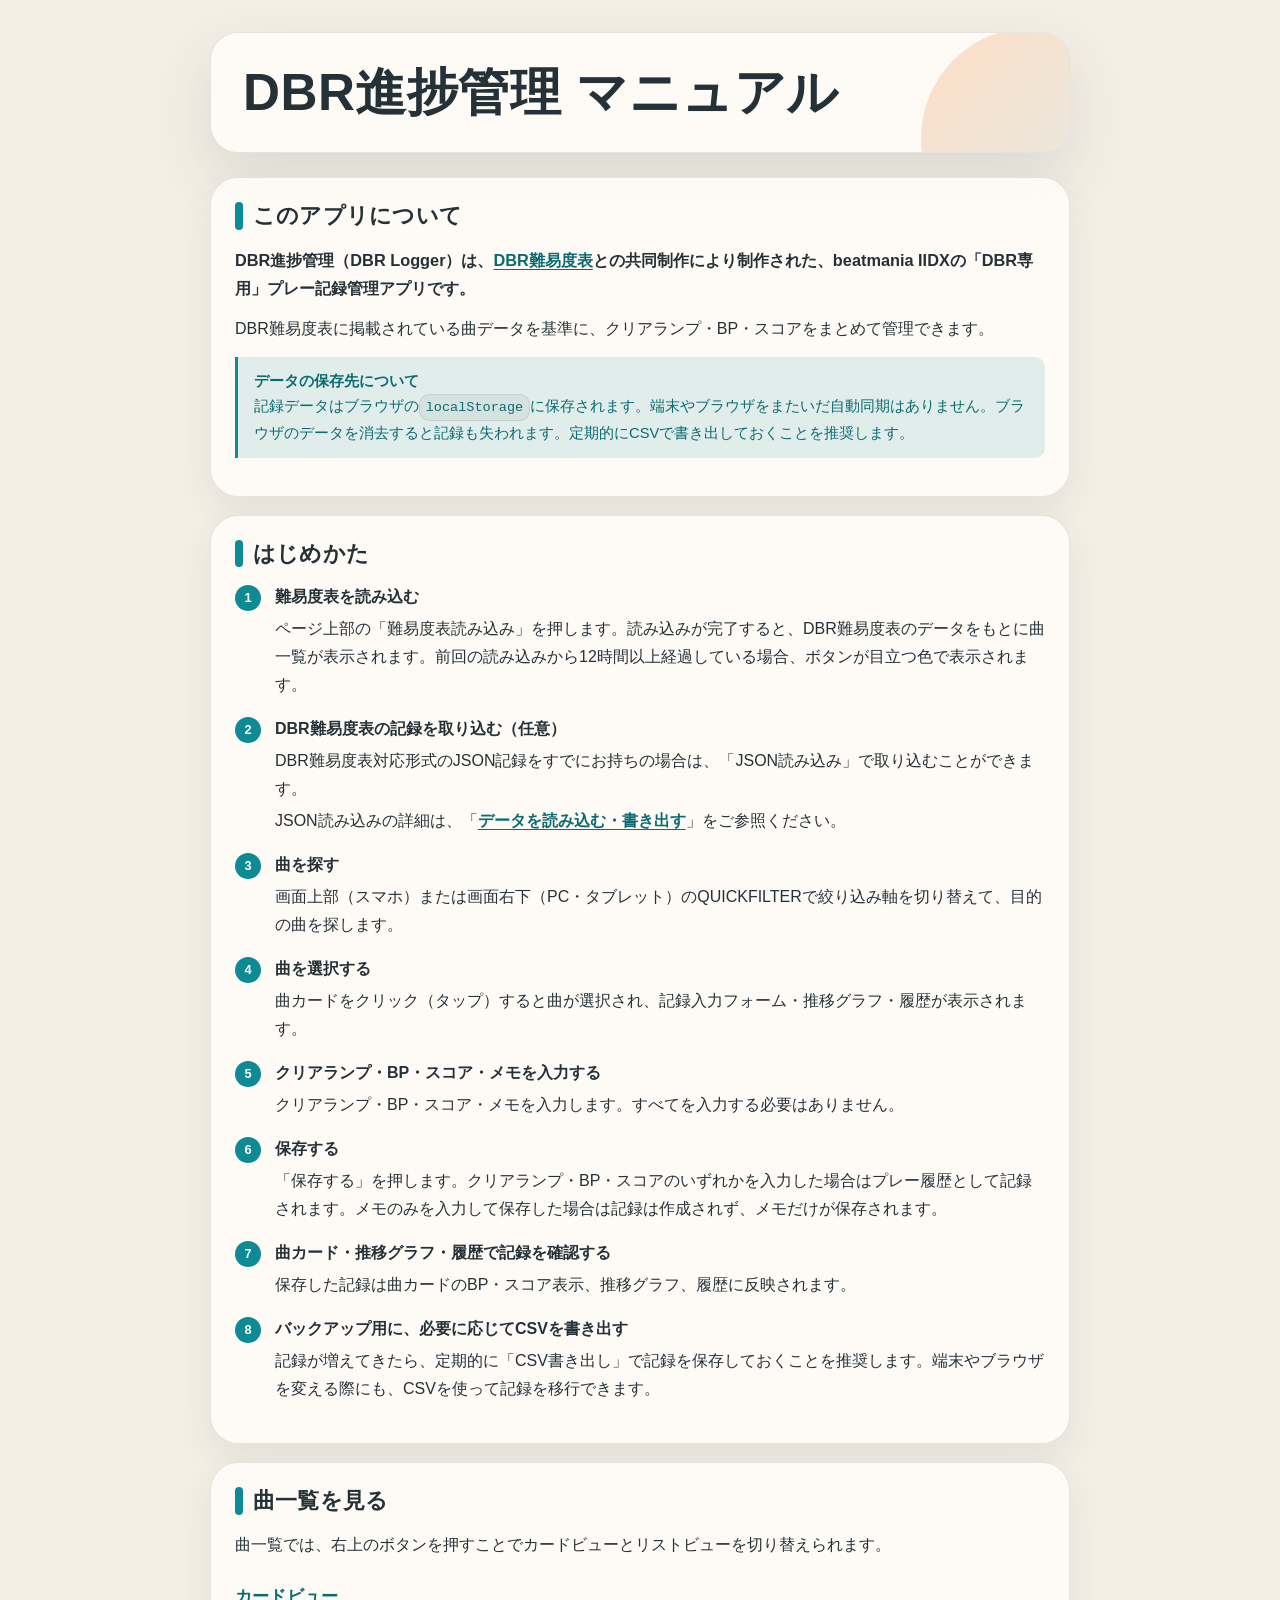
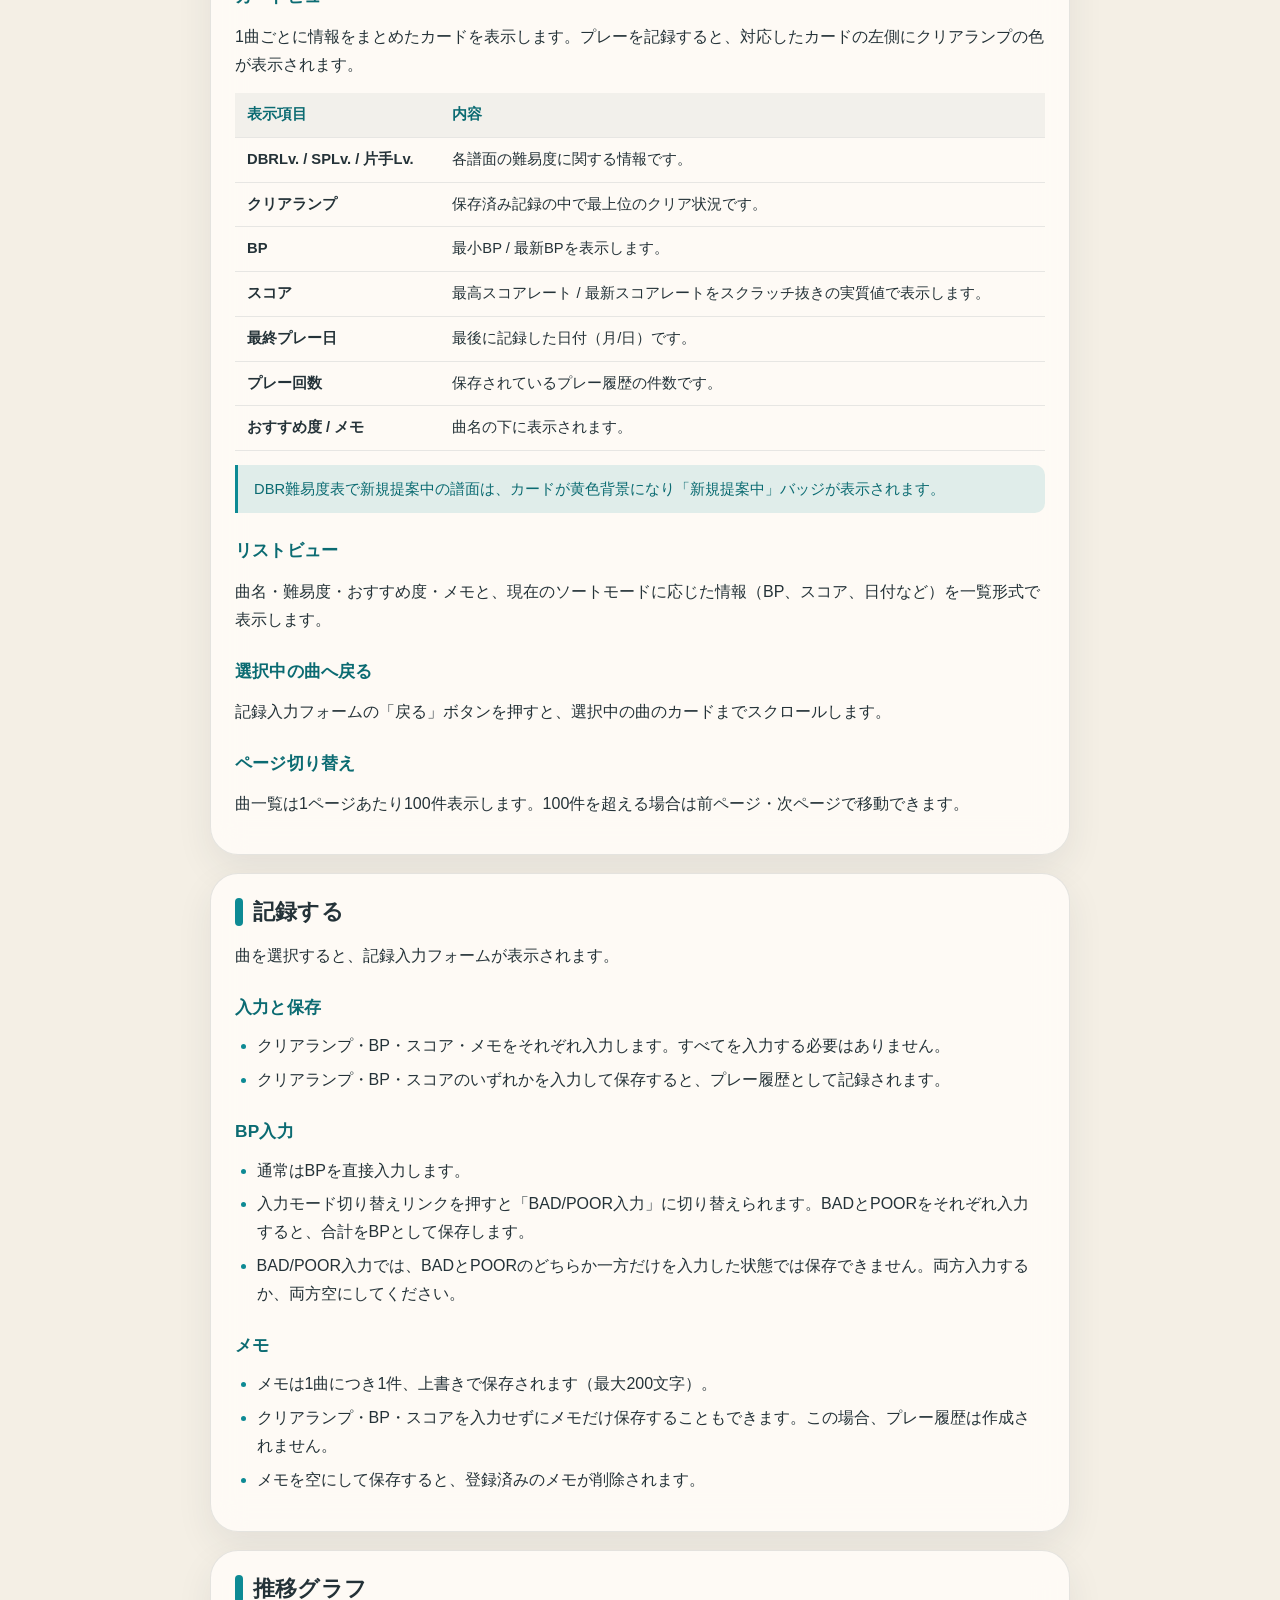
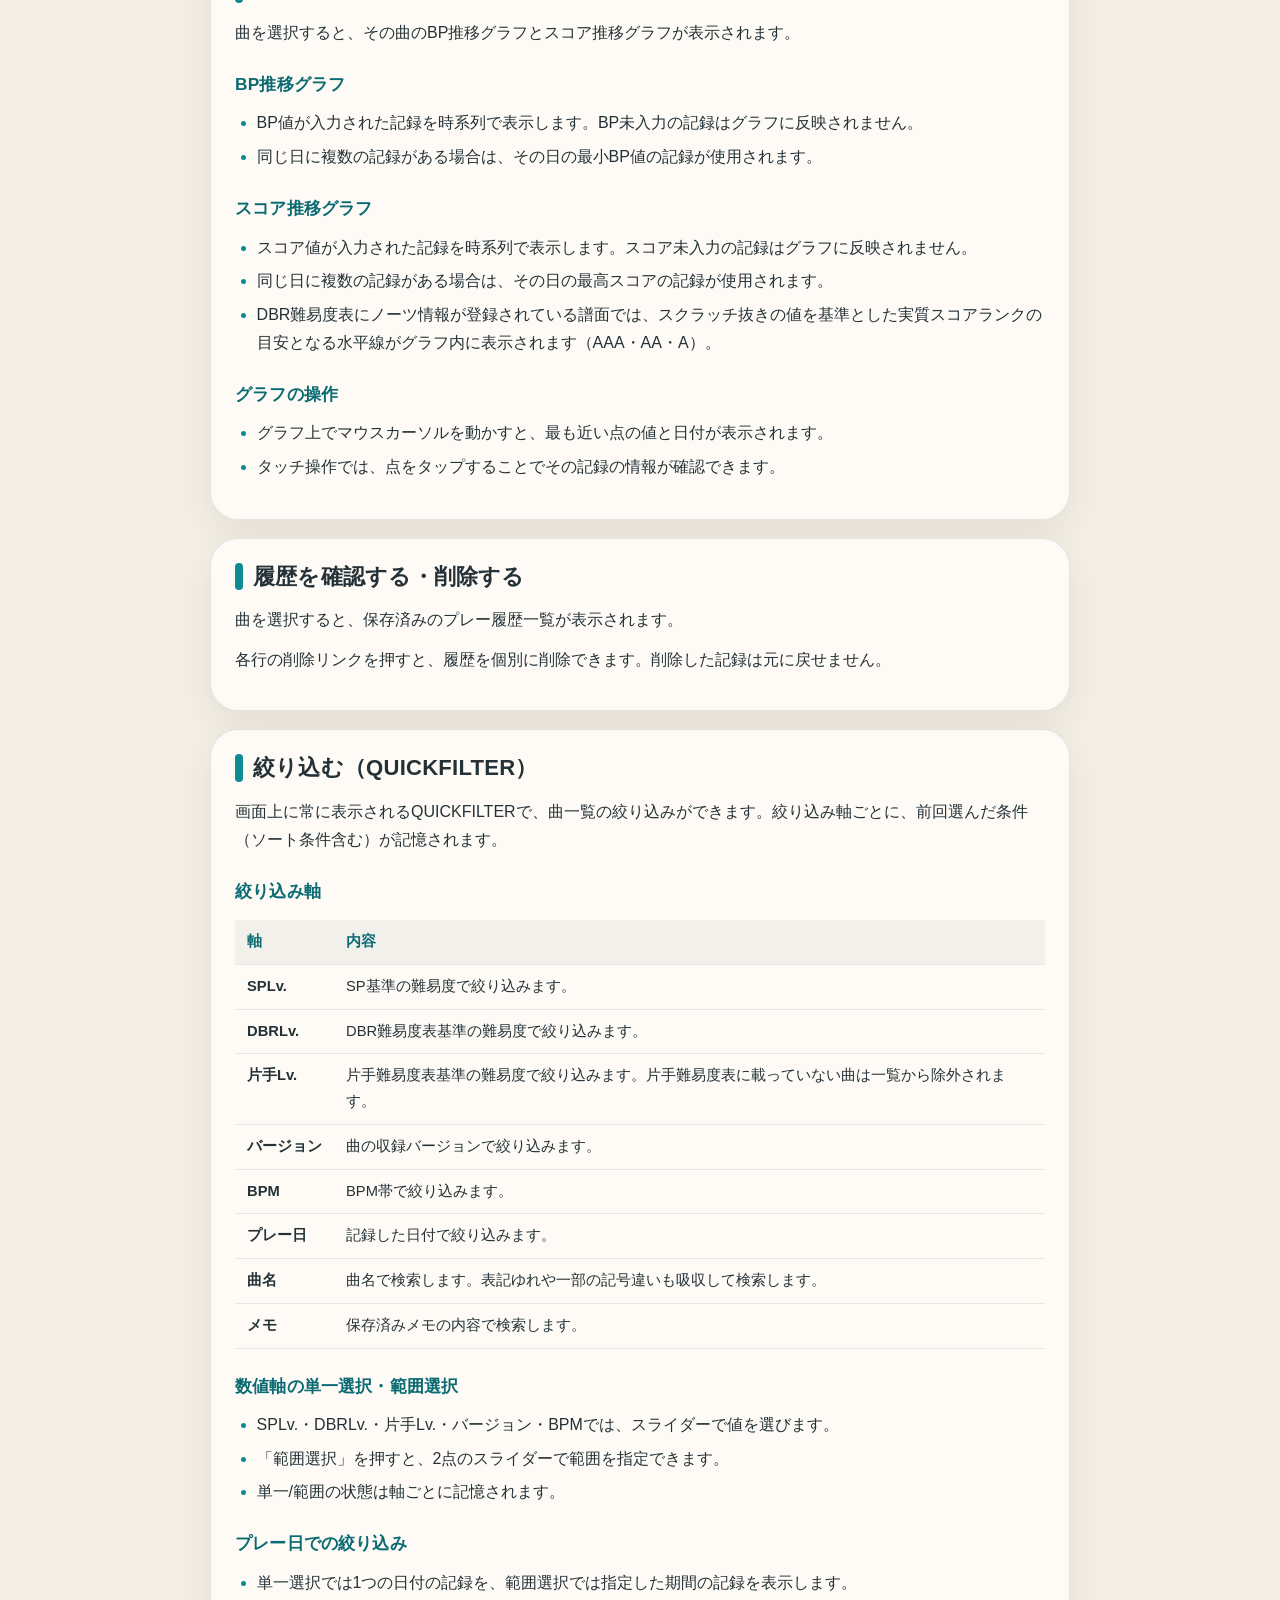
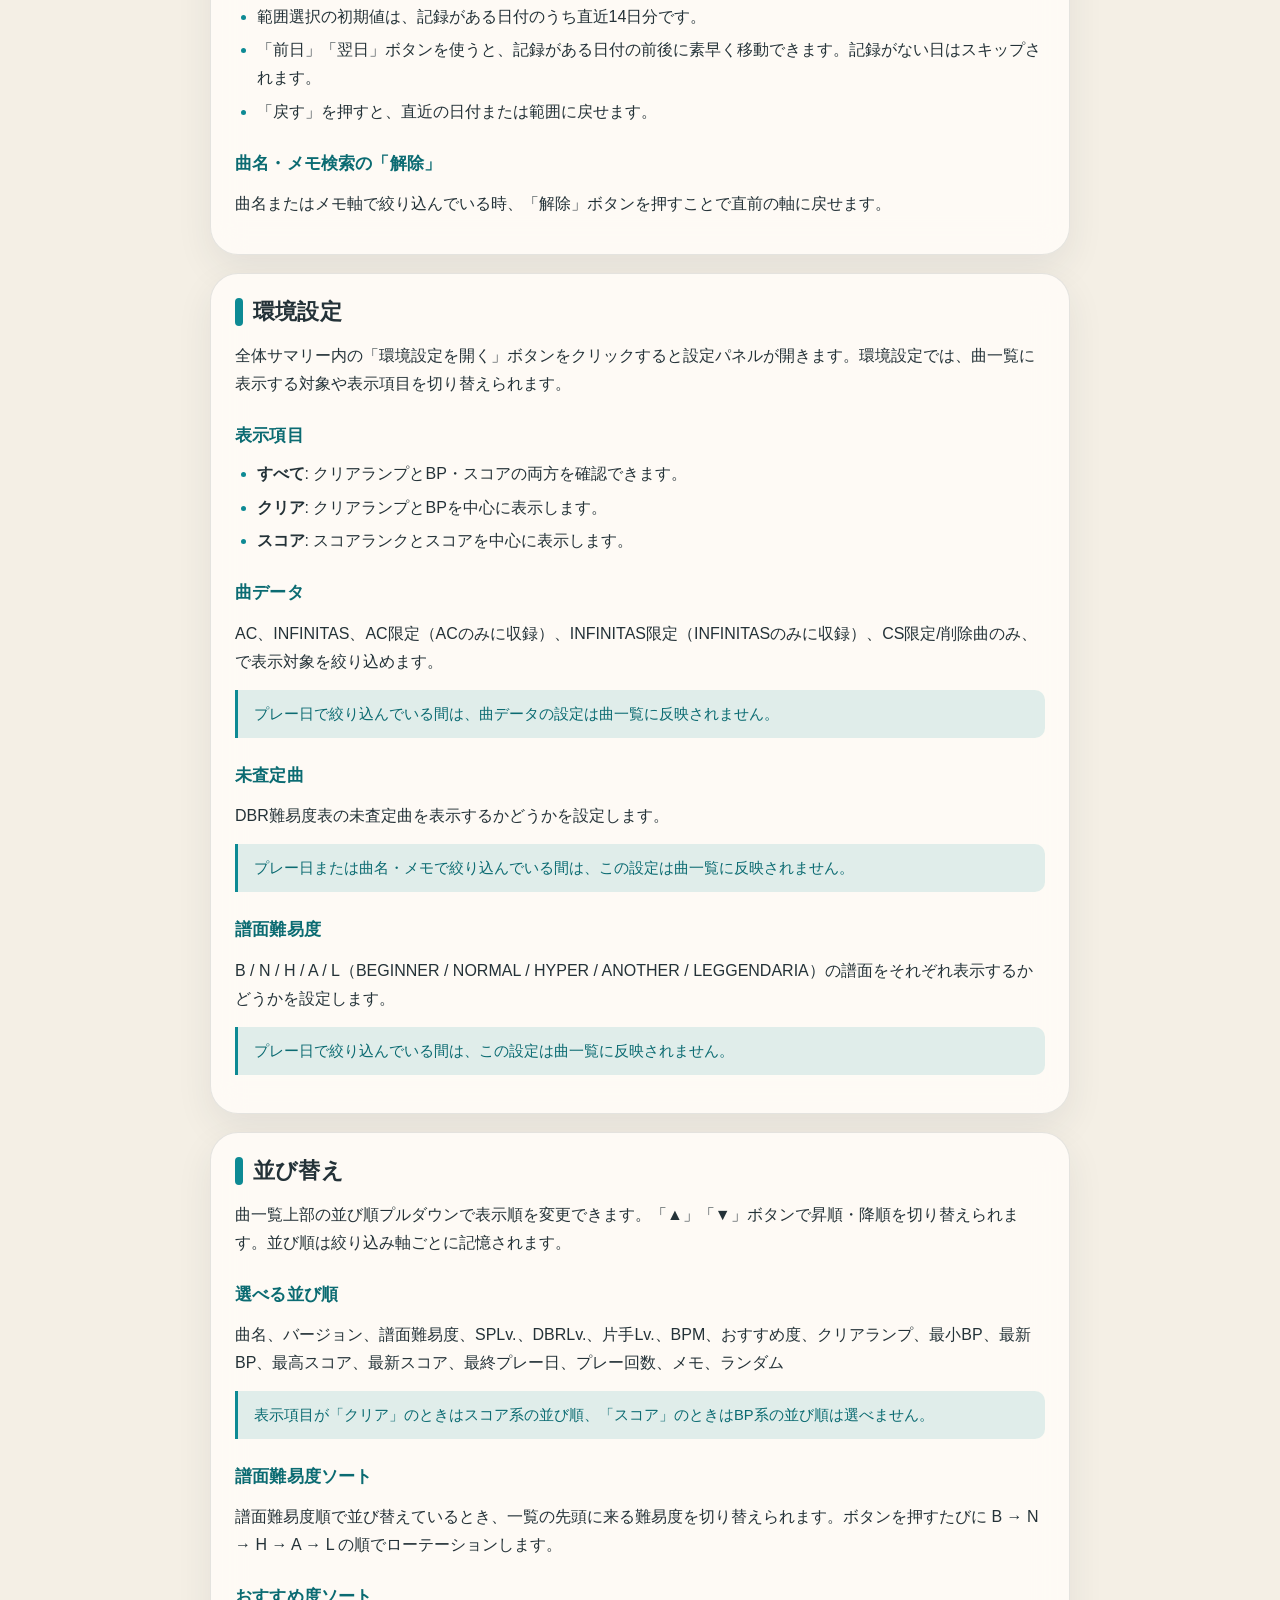
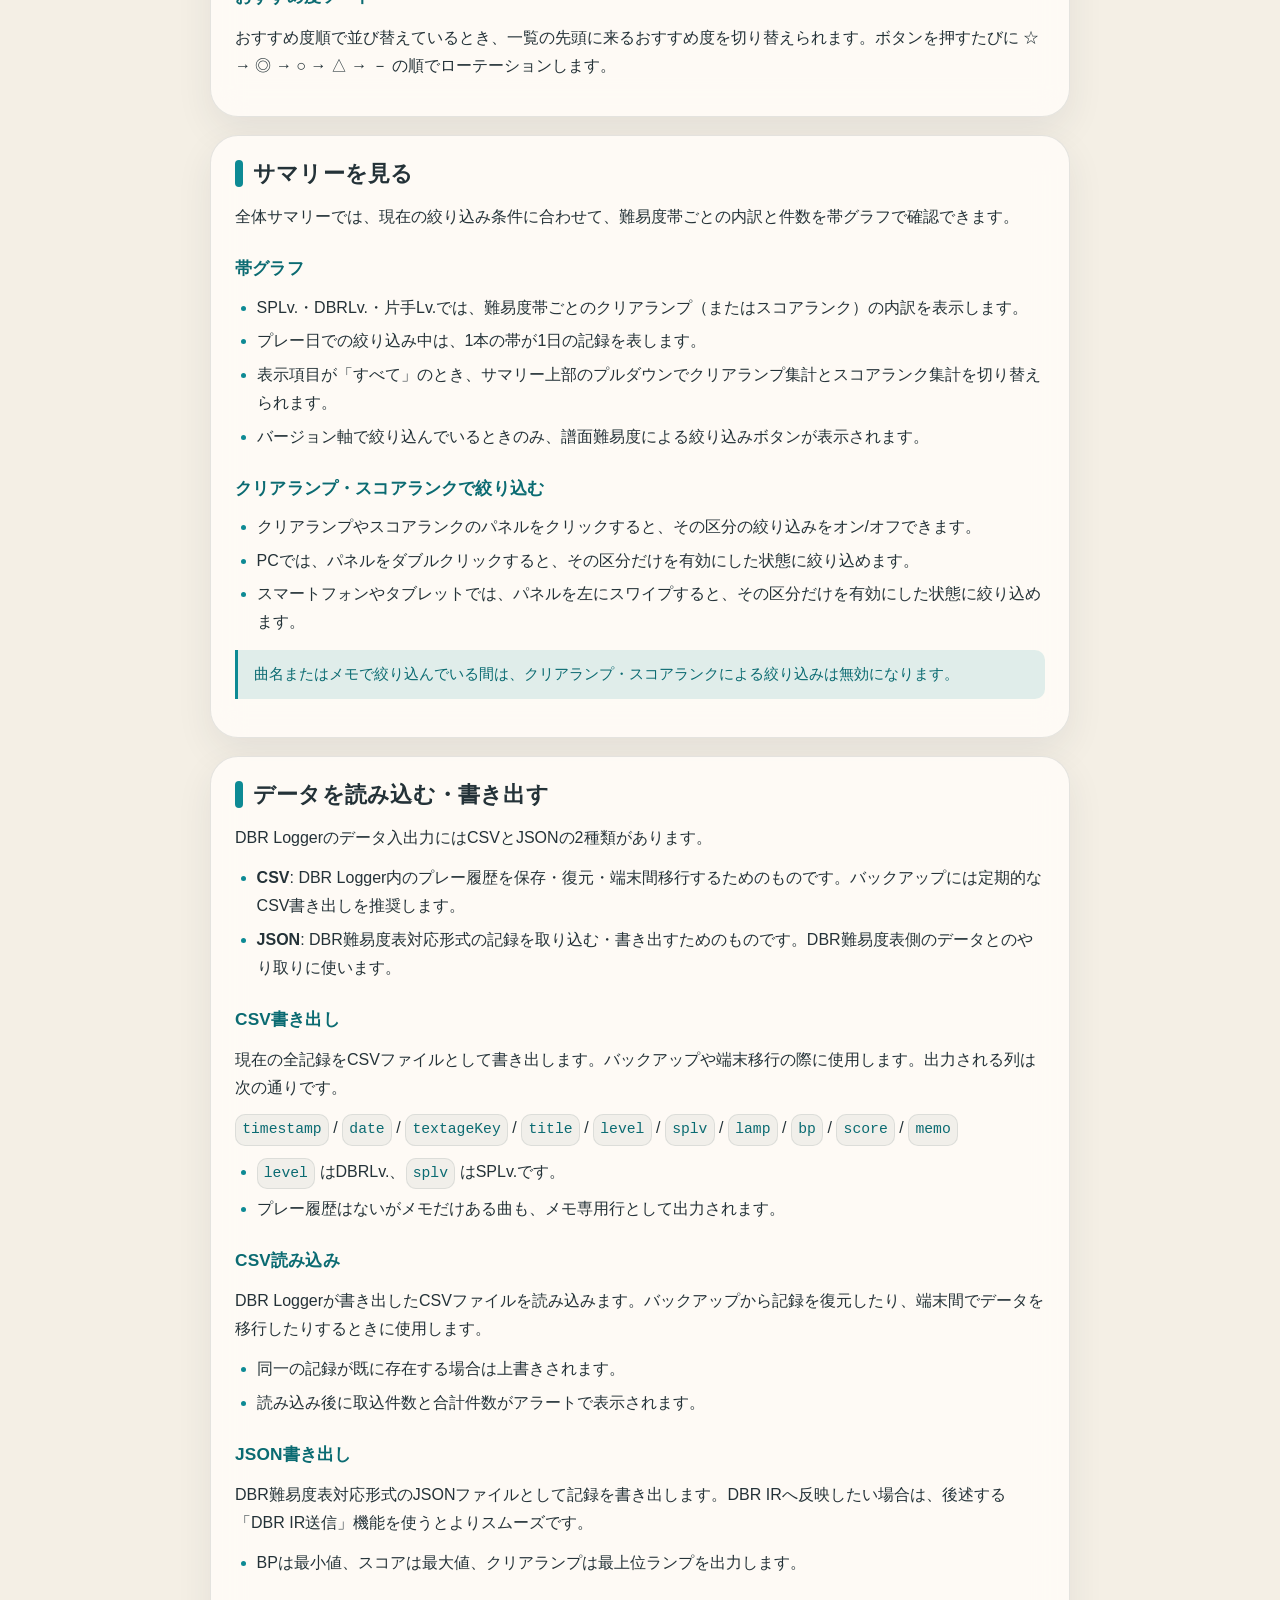
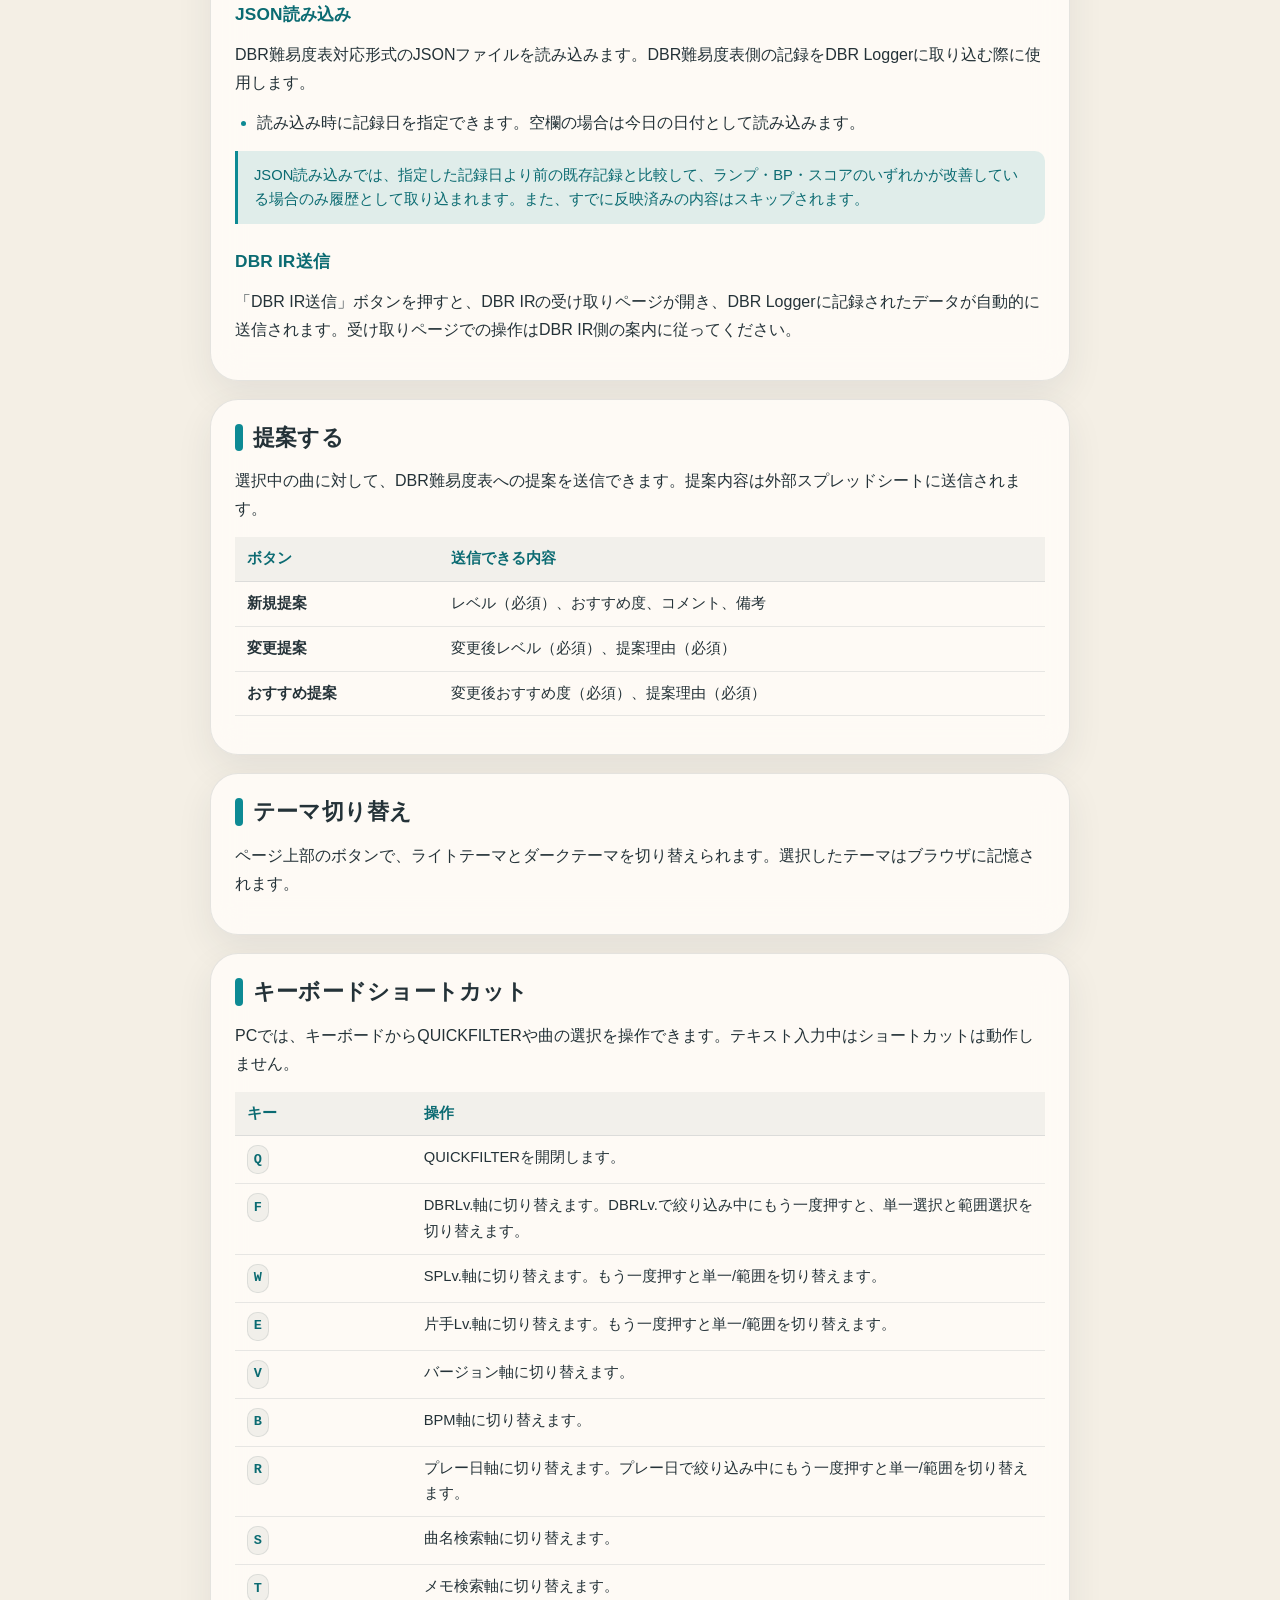
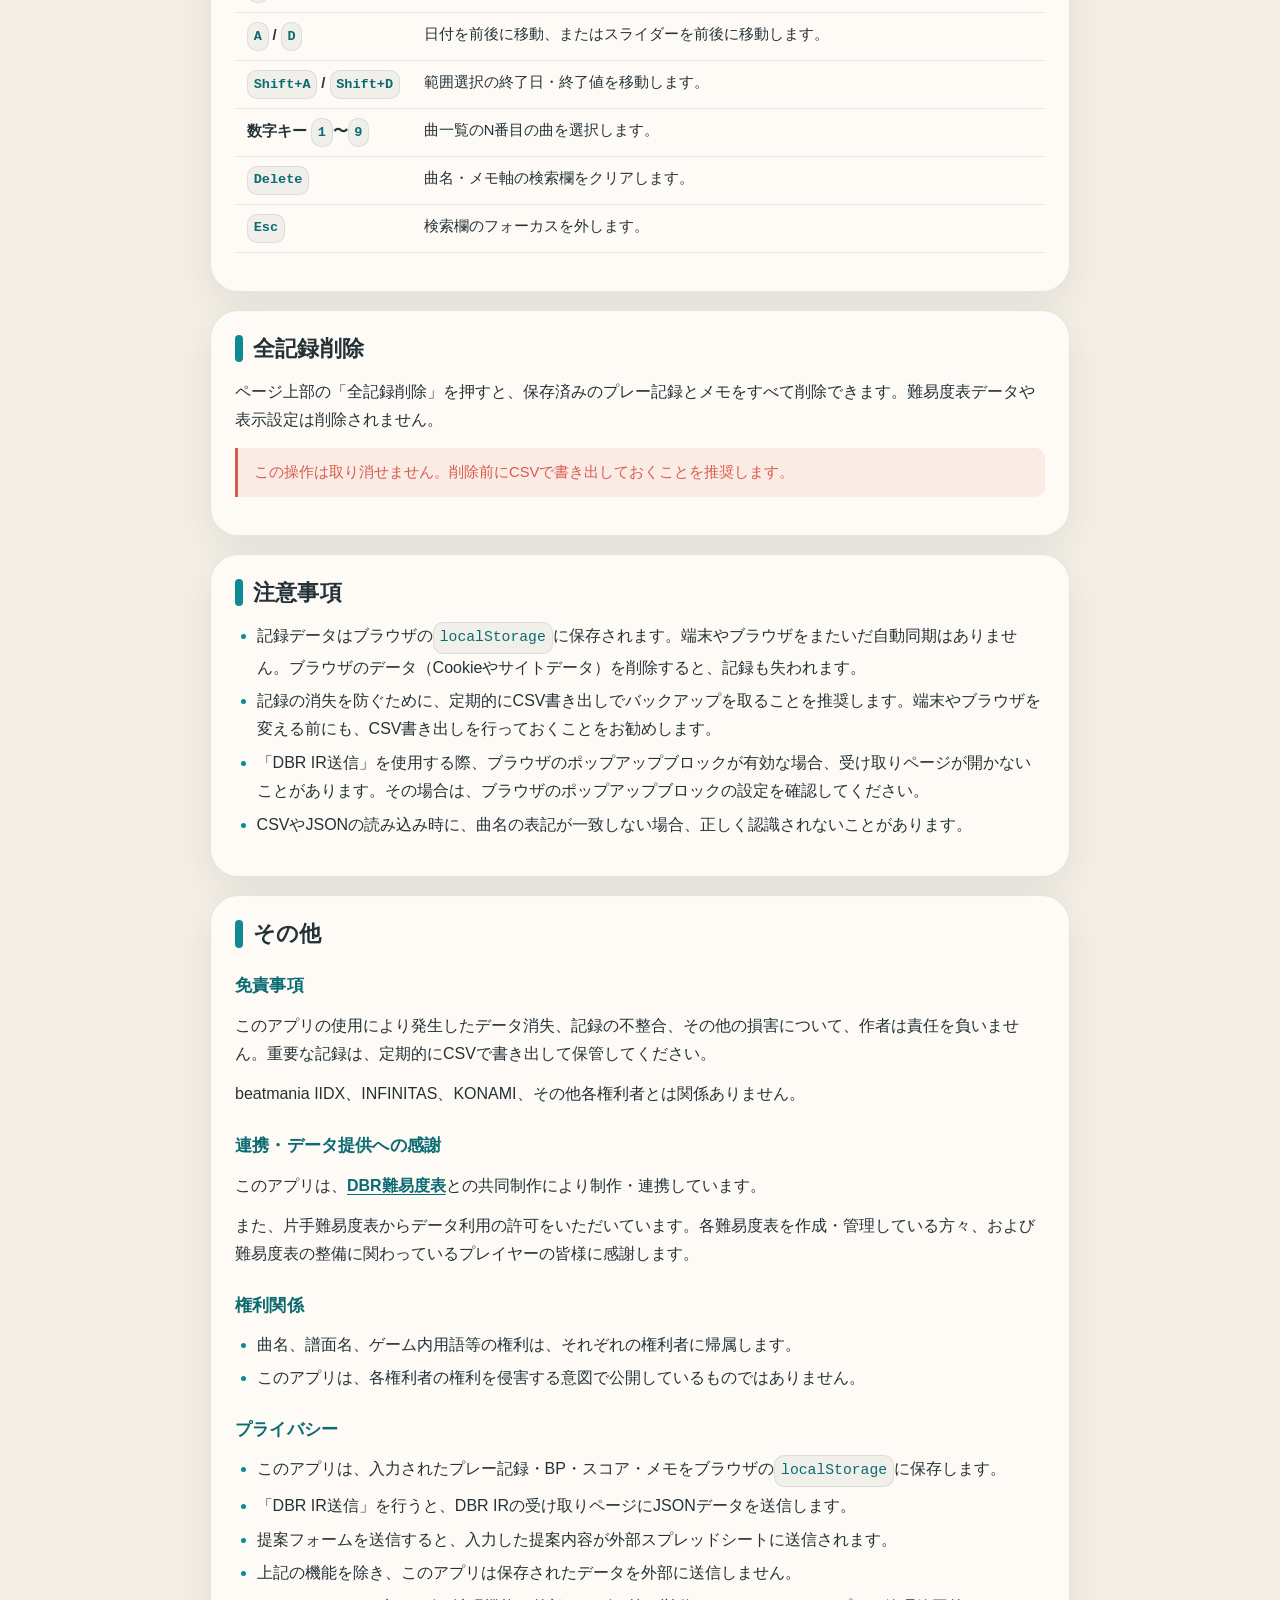
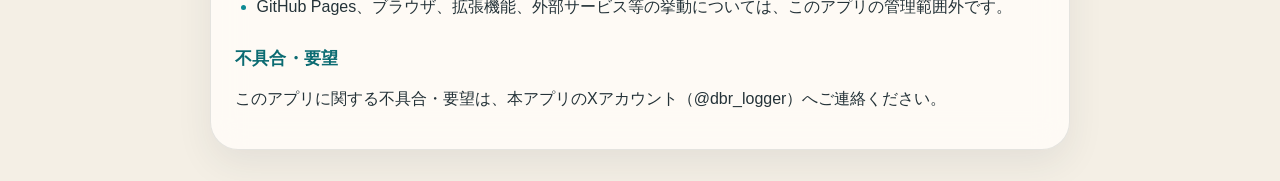
==== commit c42400c8: "CSP追加" ====
--- a/manual.html
+++ b/manual.html
@@ -2,21 +2,10 @@
 <html lang="ja">
 <head>
   <meta charset="utf-8" />
+  <meta http-equiv="Content-Security-Policy" content="default-src 'self'; script-src 'self'; style-src 'self' 'unsafe-inline'; style-src-attr 'unsafe-inline'; img-src 'self' data:; connect-src 'self'; object-src 'none'; base-uri 'self'; form-action 'none'" />
   <meta name="viewport" content="width=device-width, initial-scale=1" />
   <title>DBR Logger マニュアル</title>
-  <script>
-    (function () {
-      const KEY = "dbr-theme";
-      try {
-        const storedTheme = window.localStorage.getItem(KEY);
-        if (storedTheme === "dark") {
-          document.documentElement.dataset.theme = "dark";
-        }
-      } catch {
-        // ignore
-      }
-    })();
-  </script>
+  <script src="./src/theme-init.js"></script>
   <link rel="stylesheet" href="./styles.css" />
 </head>
 <body>
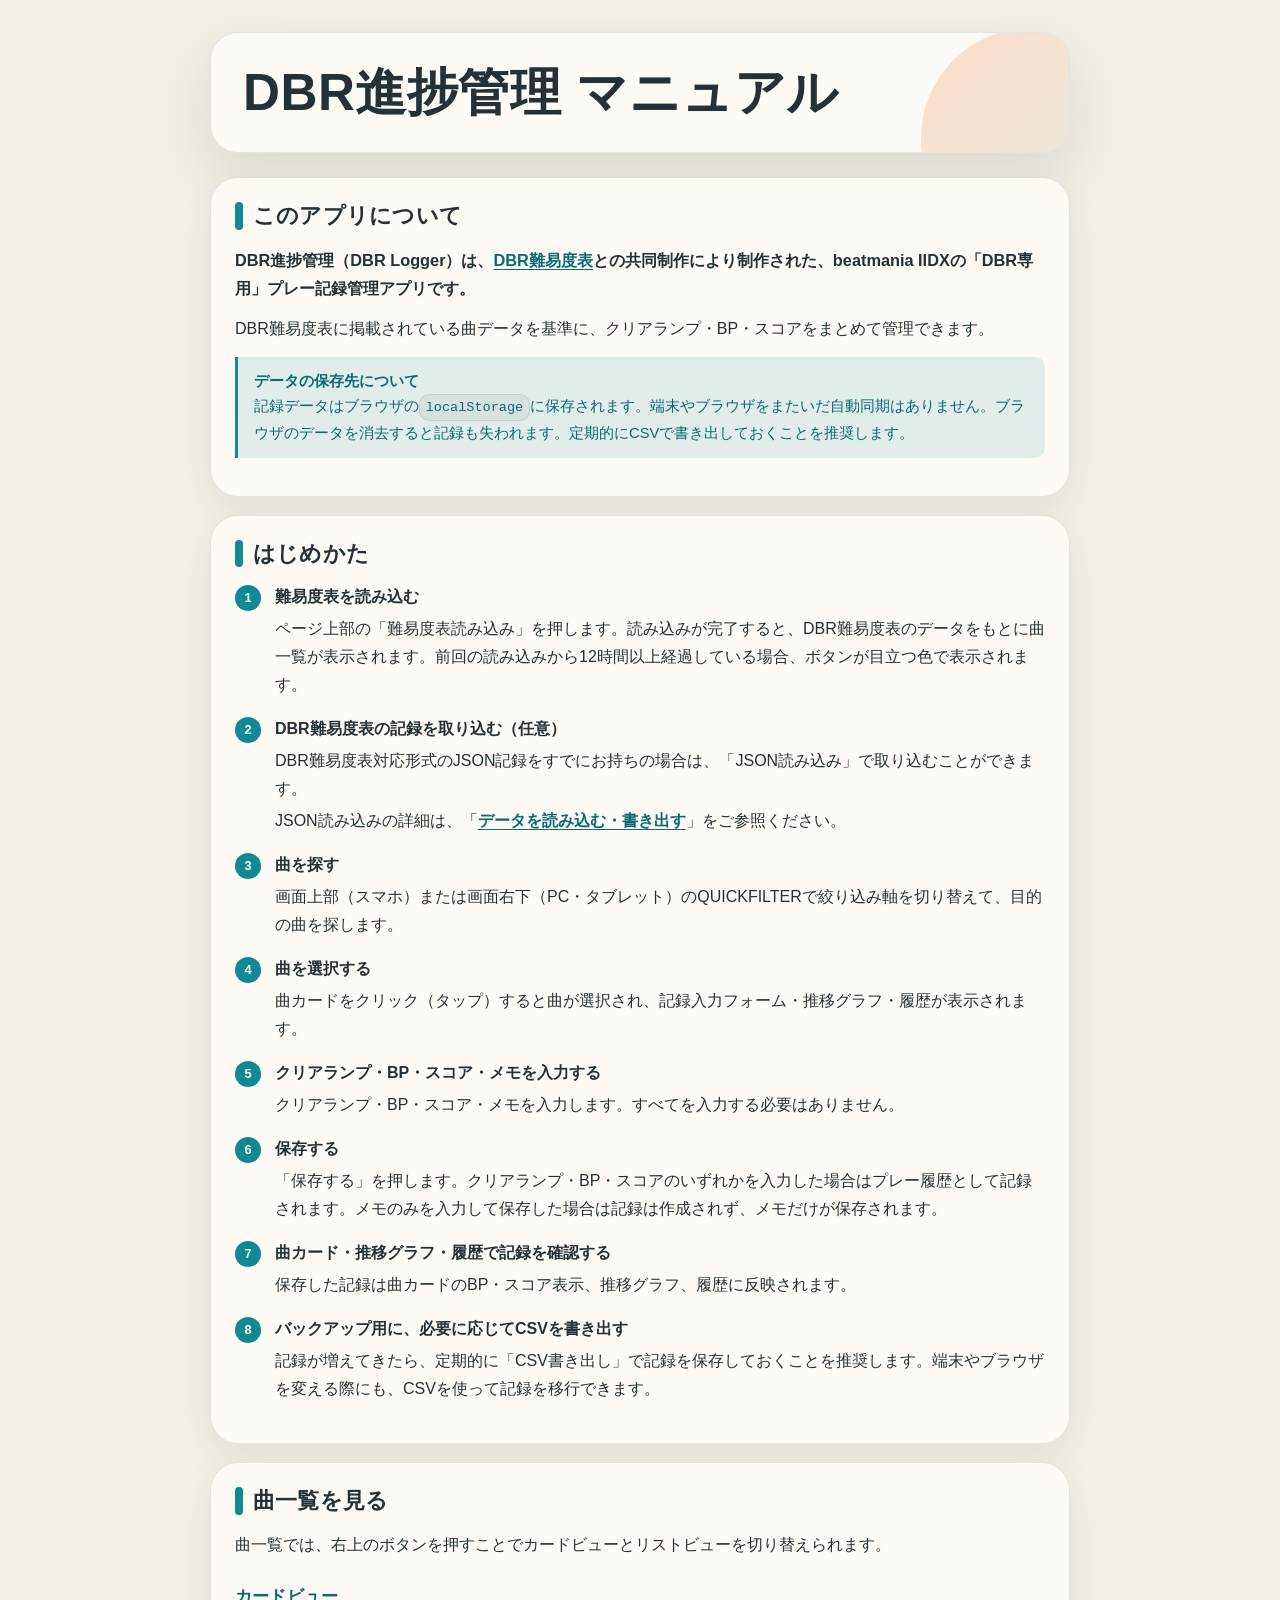
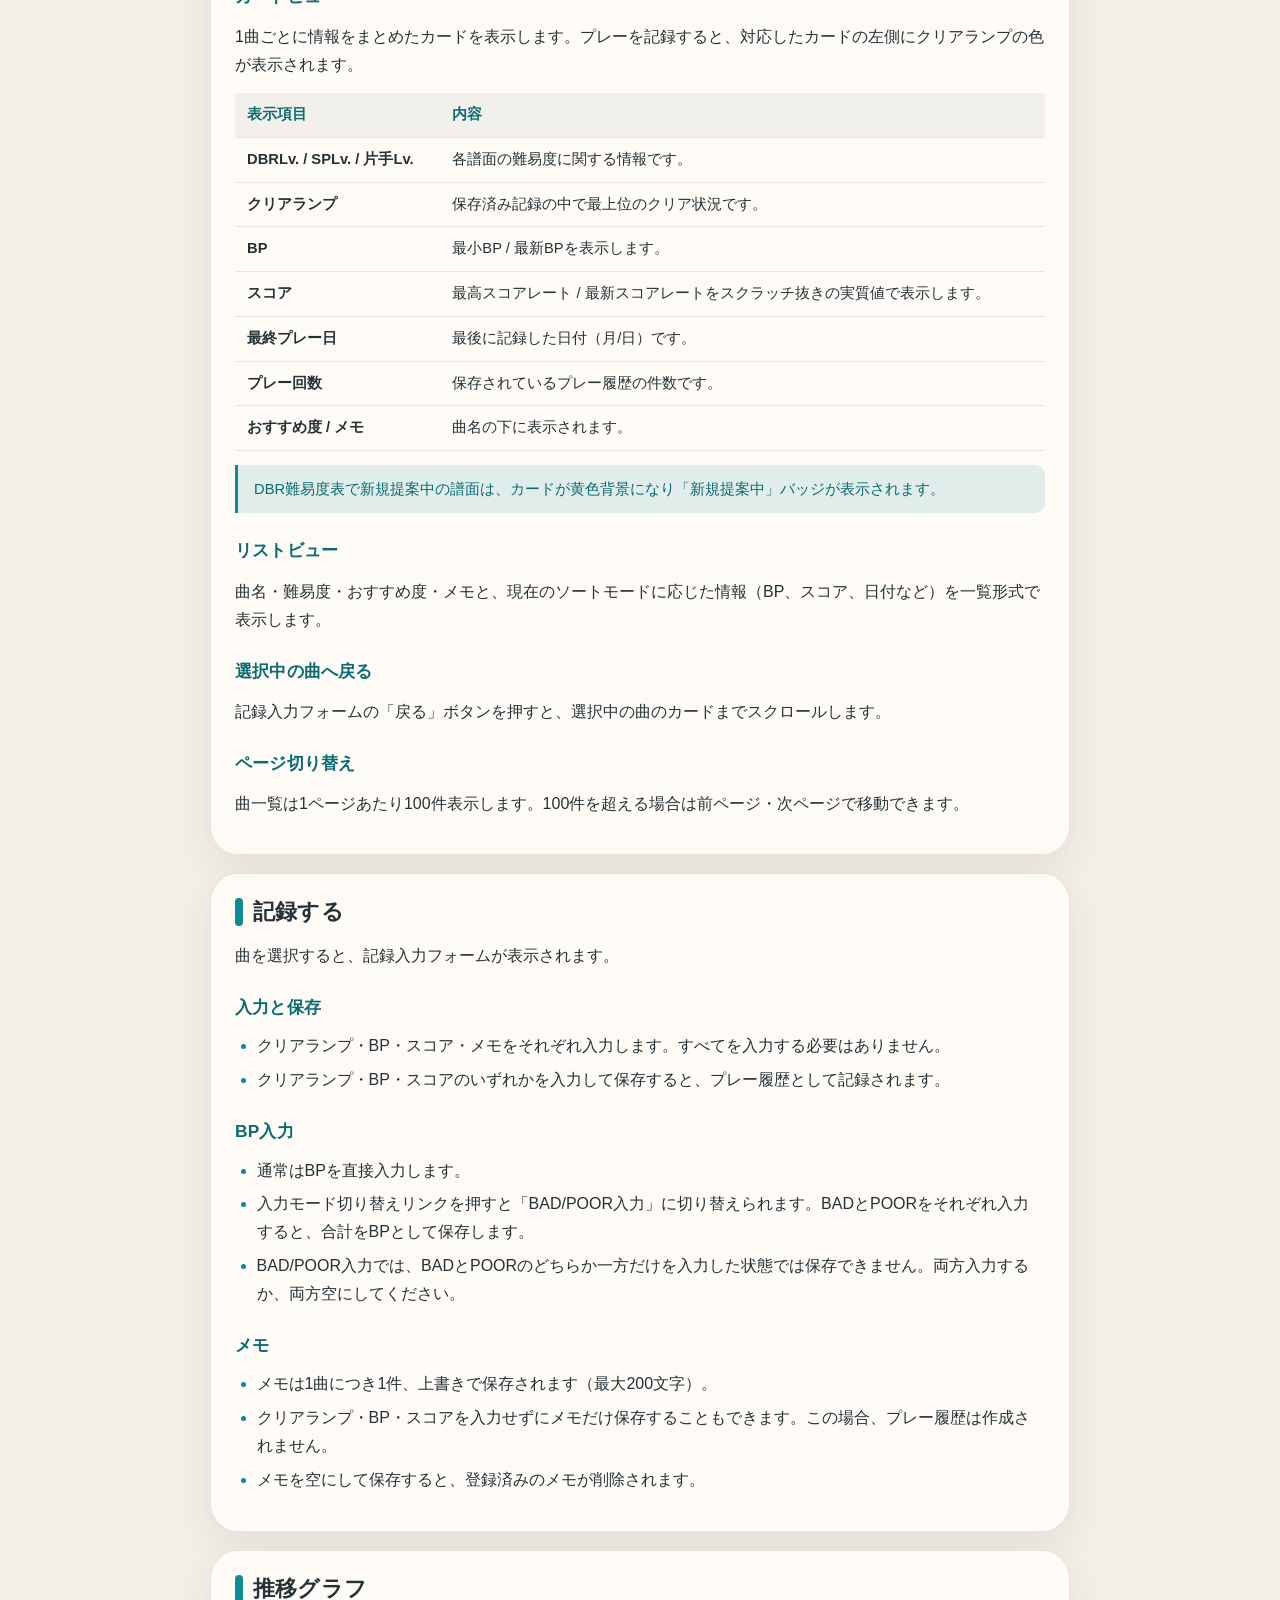
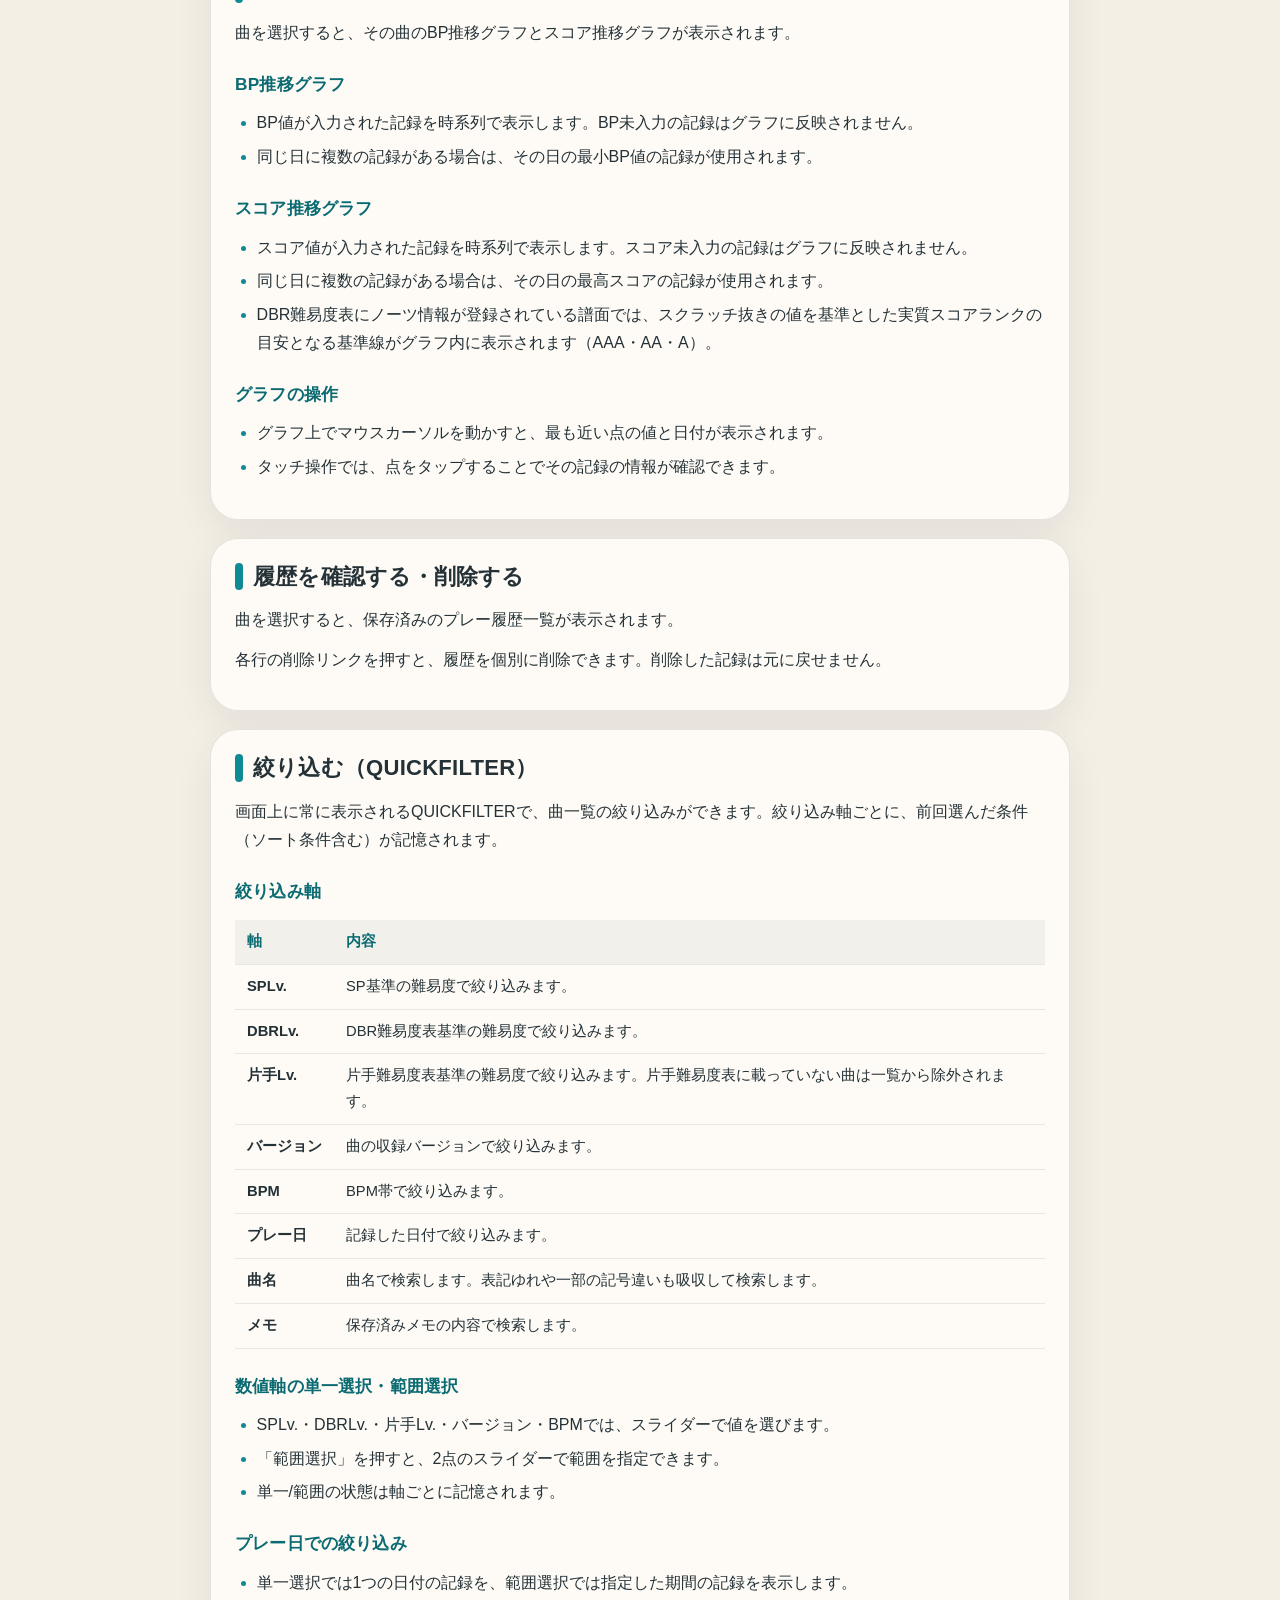
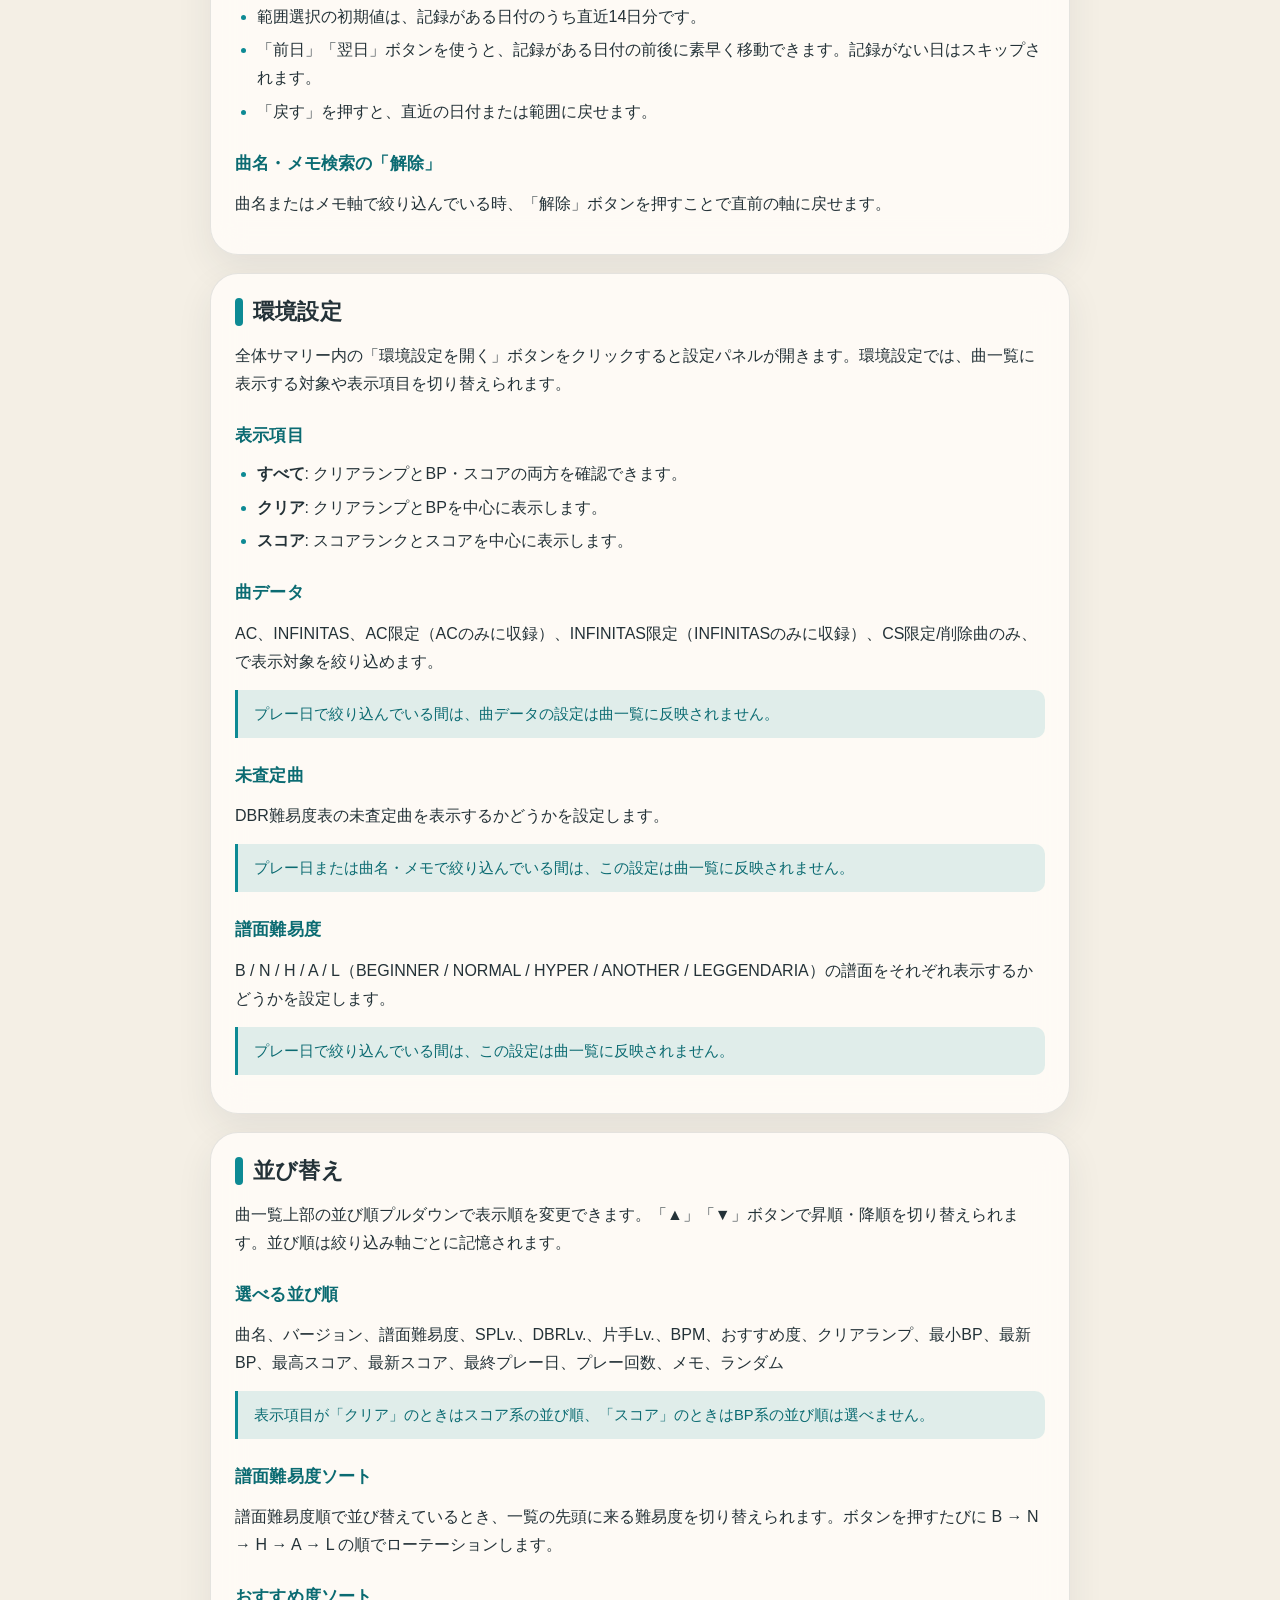
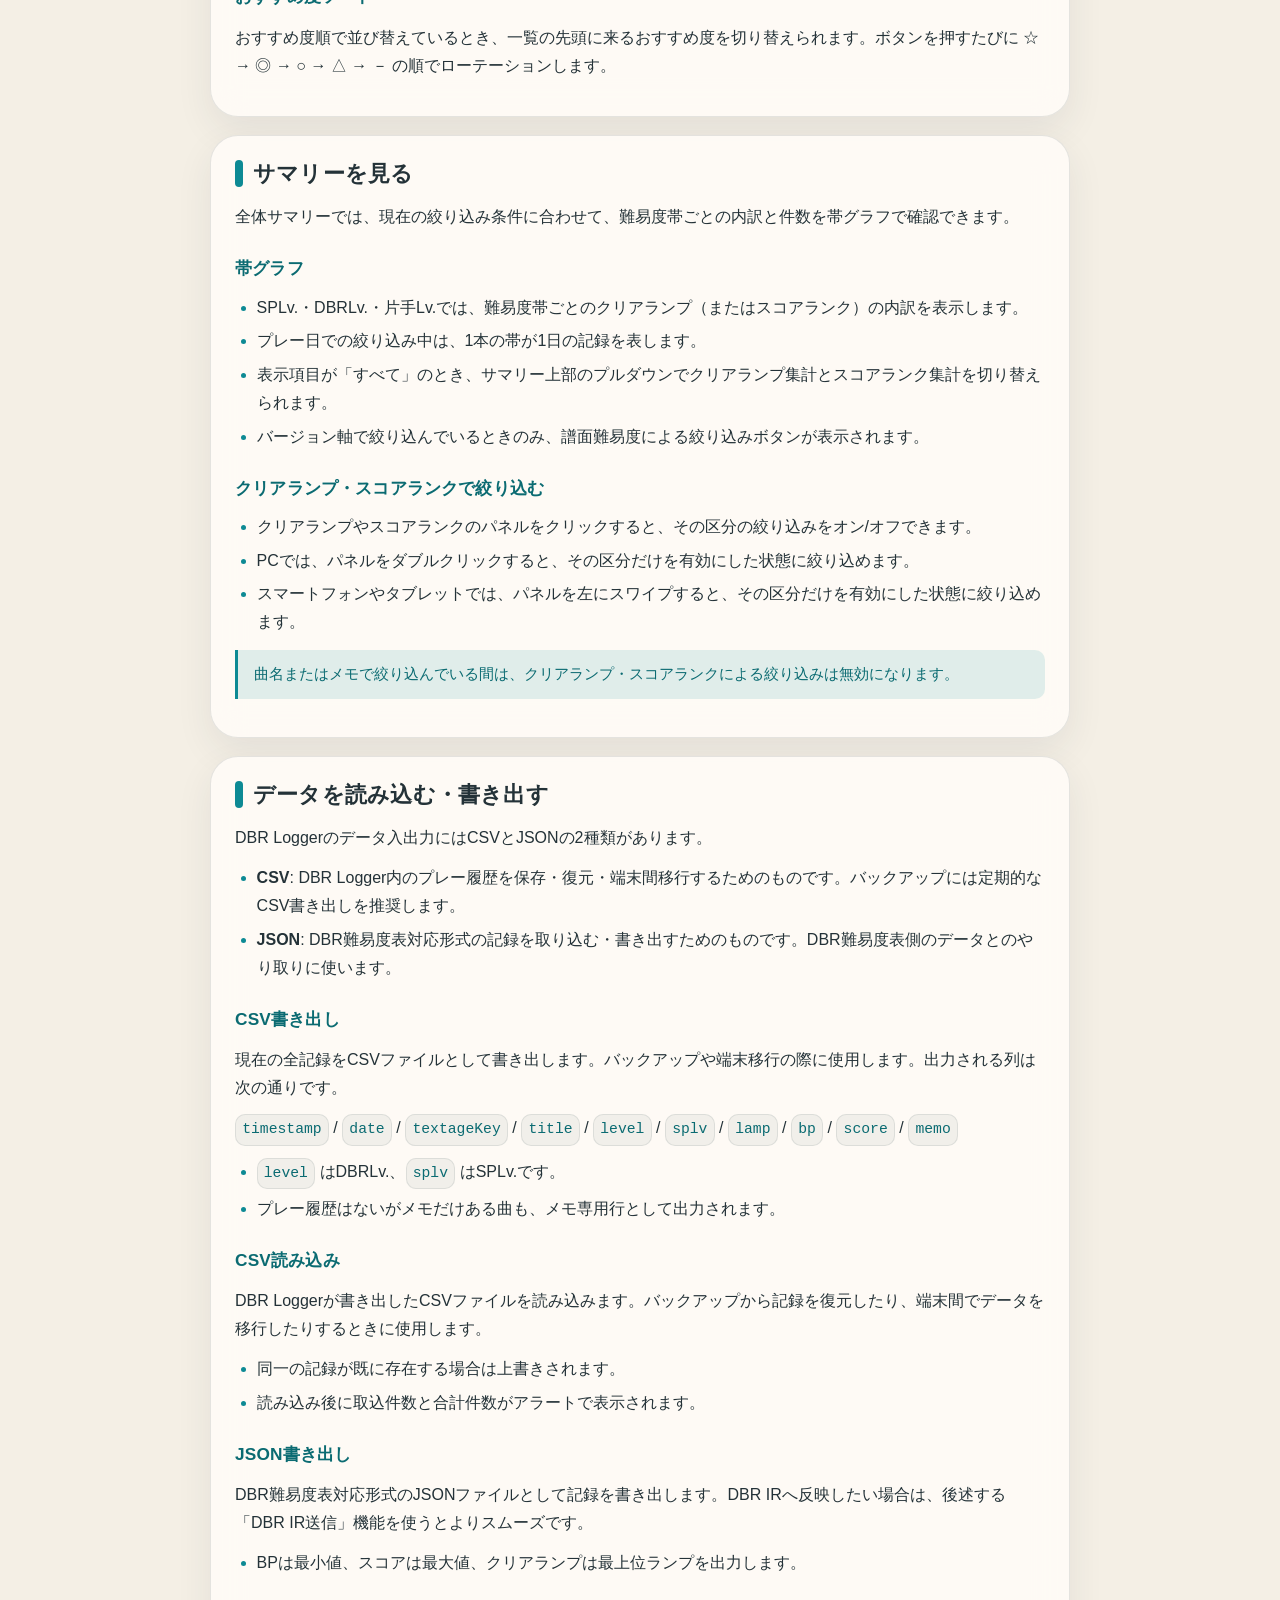
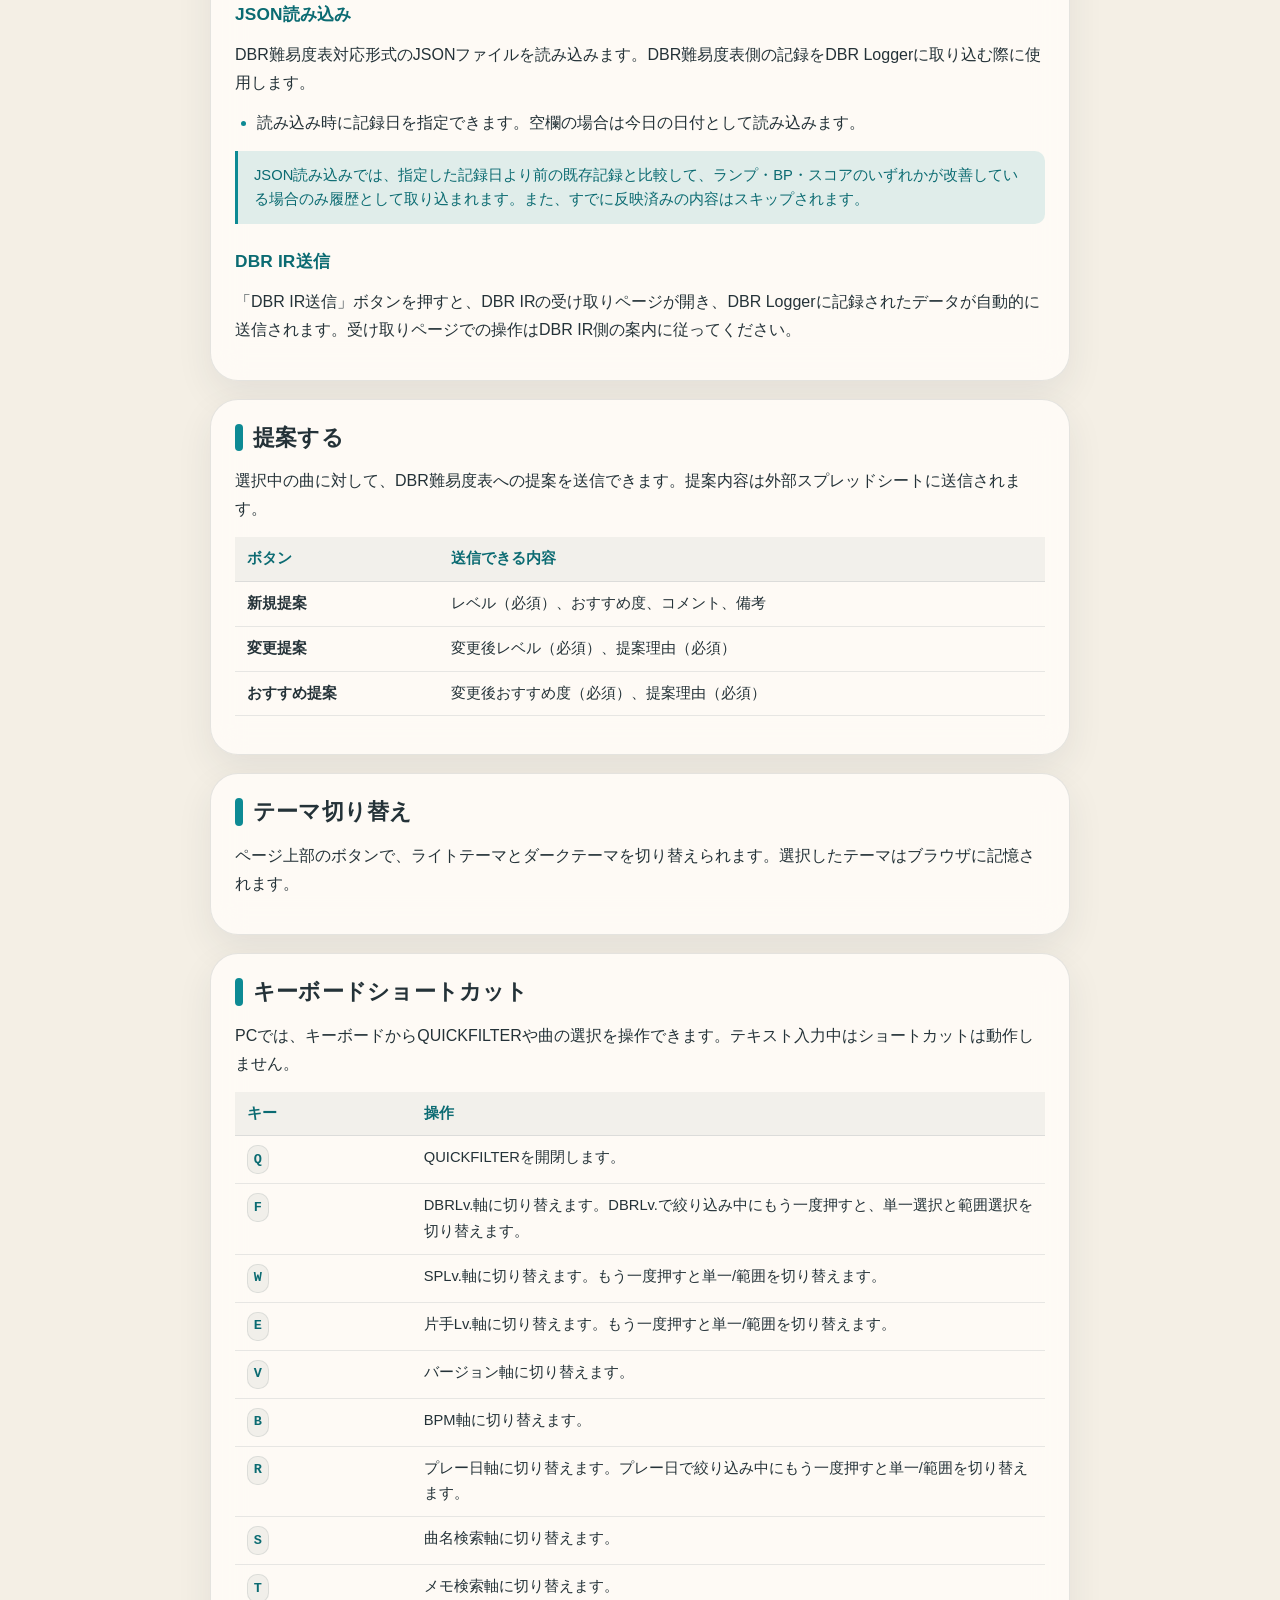
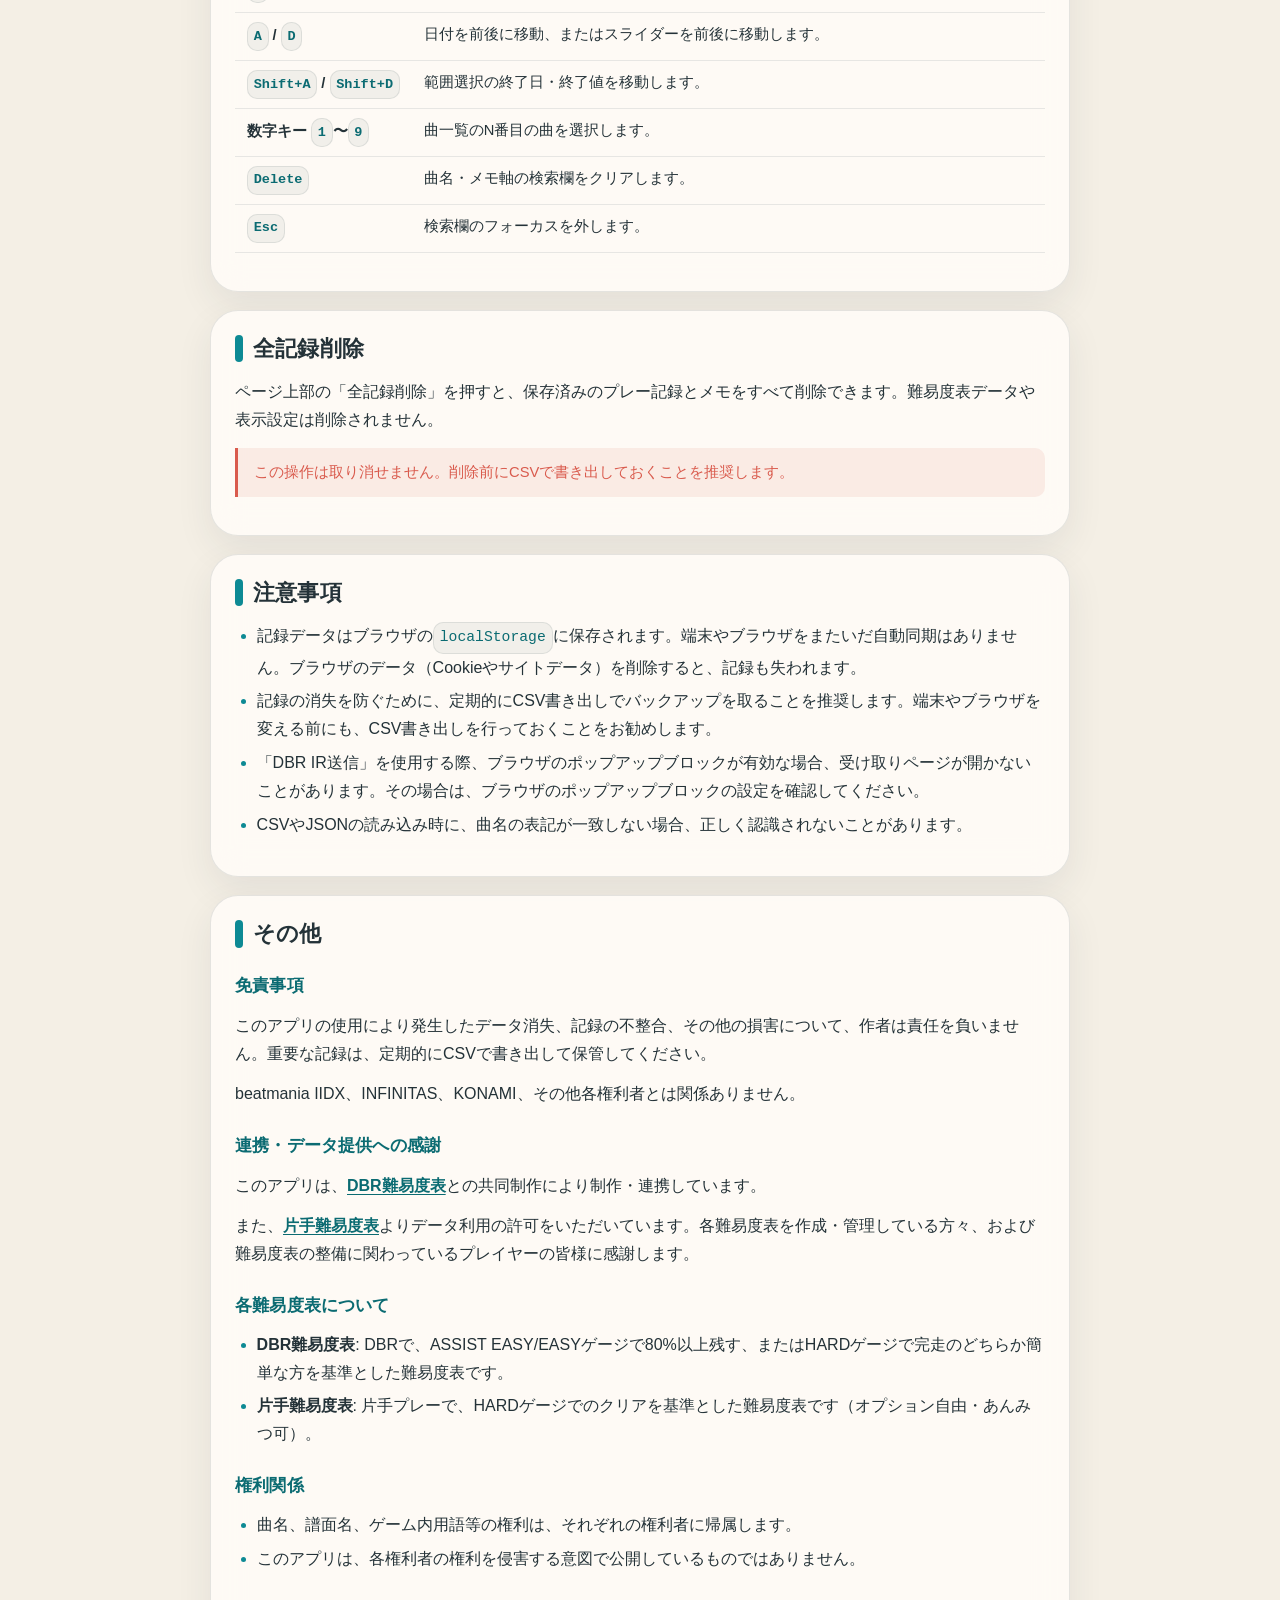
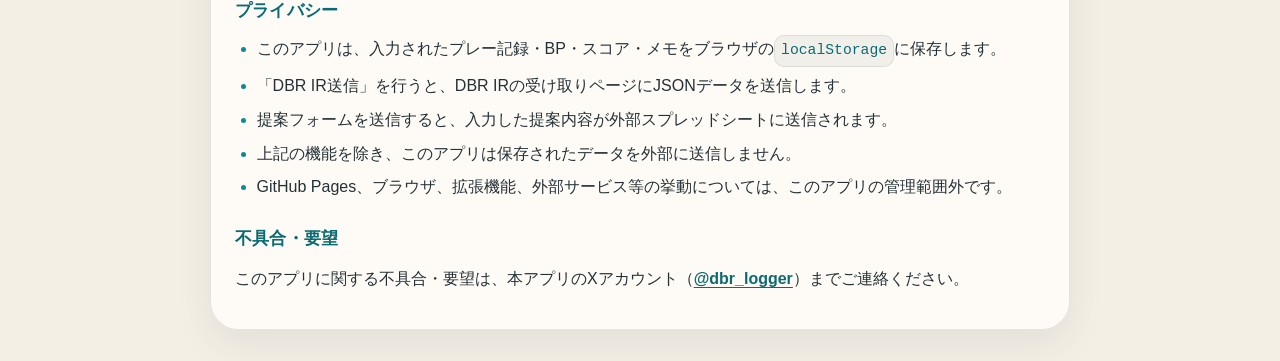
==== commit aa208e2c: "マニュアル・UI文言調整" ====
--- a/manual.html
+++ b/manual.html
@@ -164,7 +164,7 @@
         <ul>
           <li>スコア値が入力された記録を時系列で表示します。スコア未入力の記録はグラフに反映されません。</li>
           <li>同じ日に複数の記録がある場合は、その日の最高スコアの記録が使用されます。</li>
-          <li>DBR難易度表にノーツ情報が登録されている譜面では、スクラッチ抜きの値を基準とした実質スコアランクの目安となる水平線がグラフ内に表示されます（AAA・AA・A）。</li>
+          <li>DBR難易度表にノーツ情報が登録されている譜面では、スクラッチ抜きの値を基準とした実質スコアランクの目安となる基準線がグラフ内に表示されます（AAA・AA・A）。</li>
         </ul>
 
         <h3>グラフの操作</h3>
@@ -427,7 +427,17 @@
 
         <h3>連携・データ提供への感謝</h3>
         <p>このアプリは、<a href="https://dbr-difficulty.github.io/index.html" target="_blank" rel="noopener">DBR難易度表</a>との共同制作により制作・連携しています。</p>
-        <p>また、片手難易度表からデータ利用の許可をいただいています。各難易度表を作成・管理している方々、および難易度表の整備に関わっているプレイヤーの皆様に感謝します。</p>
+        <p>また、<a href="https://x.com/BIFUR2/status/1968320649128284423?s=20" target="_blank" rel="noopener">片手難易度表</a>よりデータ利用の許可をいただいています。各難易度表を作成・管理している方々、および難易度表の整備に関わっているプレイヤーの皆様に感謝します。</p>
+
+        <h3>各難易度表について</h3>
+        <ul>
+          <li>
+            <strong>DBR難易度表</strong>: DBRで、ASSIST EASY/EASYゲージで80%以上残す、またはHARDゲージで完走のどちらか簡単な方を基準とした難易度表です。
+          </li>
+          <li>
+            <strong>片手難易度表</strong>: 片手プレーで、HARDゲージでのクリアを基準とした難易度表です（オプション自由・あんみつ可）。
+          </li>
+        </ul>
 
         <h3>権利関係</h3>
         <ul>
@@ -445,7 +455,7 @@
         </ul>
 
         <h3>不具合・要望</h3>
-        <p>このアプリに関する不具合・要望は、本アプリのXアカウント（@dbr_logger）へご連絡ください。</p>
+        <p>このアプリに関する不具合・要望は、本アプリのXアカウント（<a href="https://x.com/dbr_logger" target="_blank" rel="noopener">@dbr_logger</a>）までご連絡ください。</p>
       </section>
 
     </article>
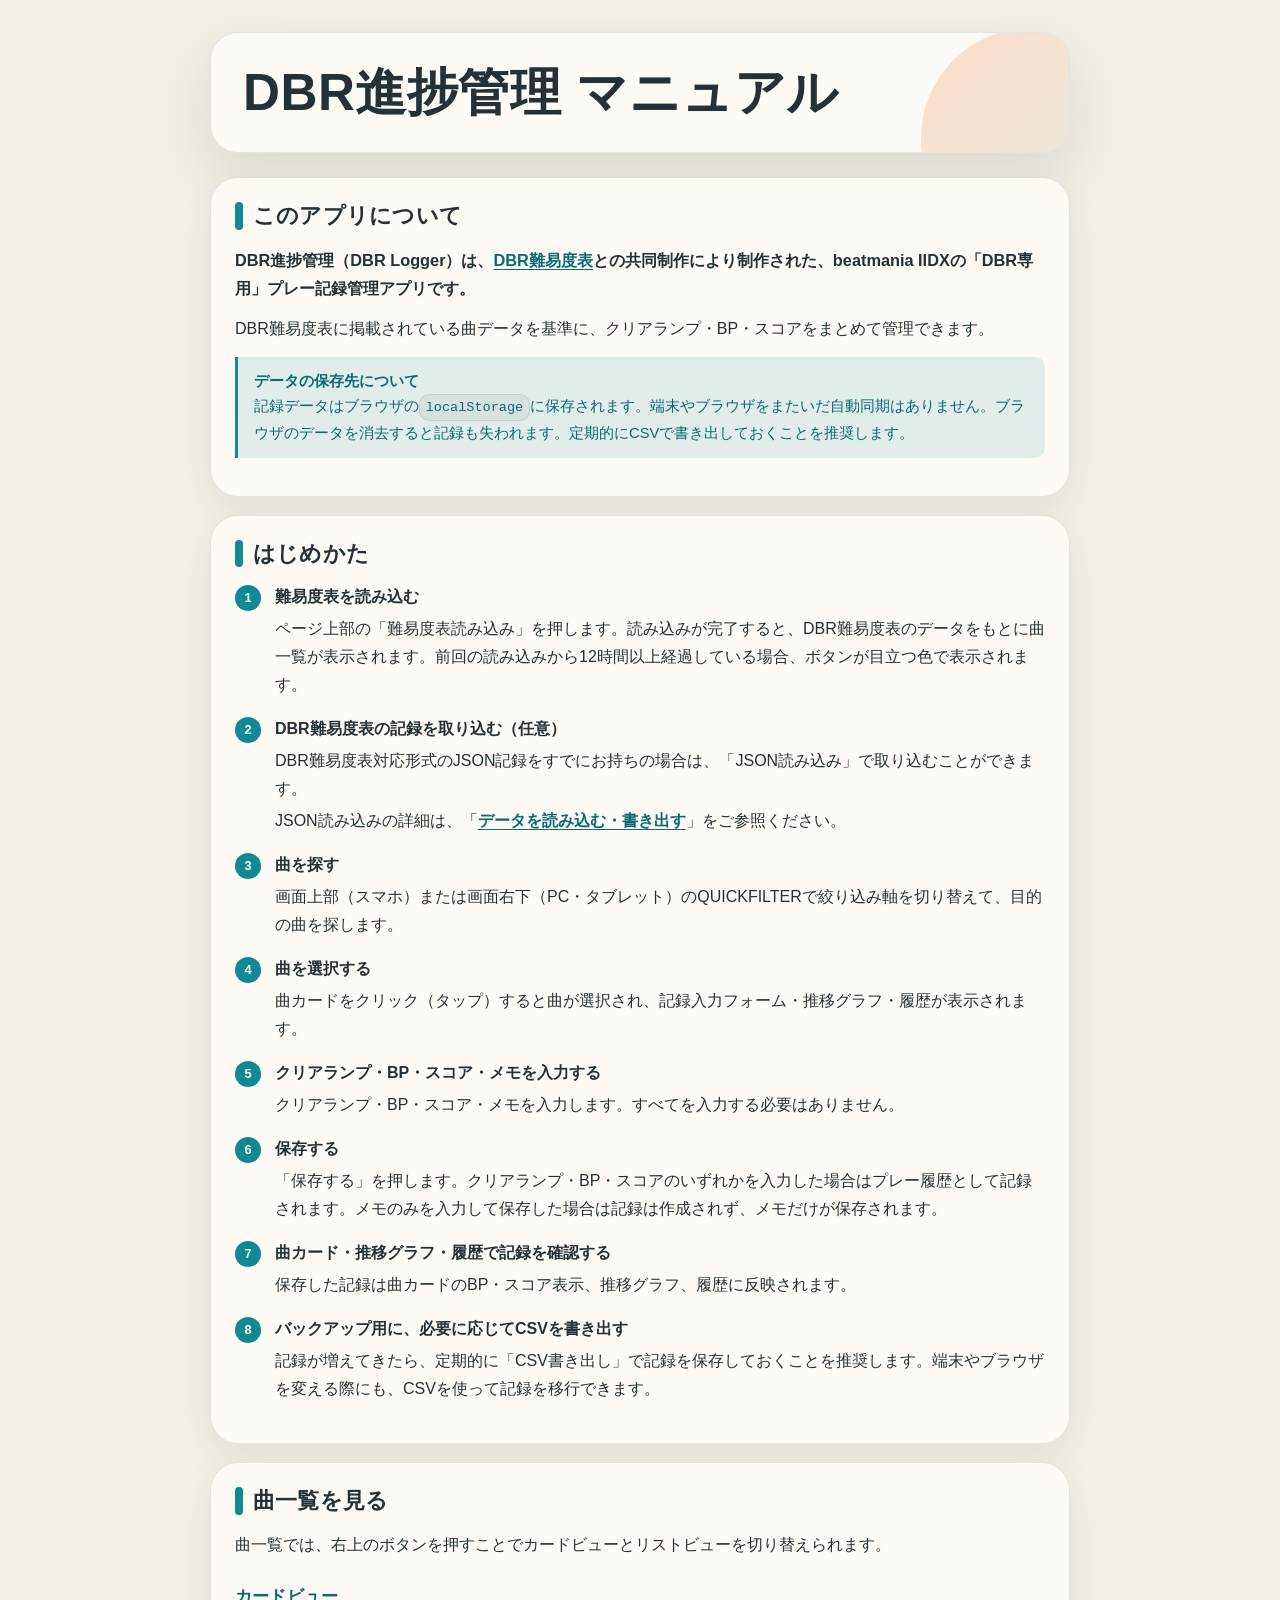
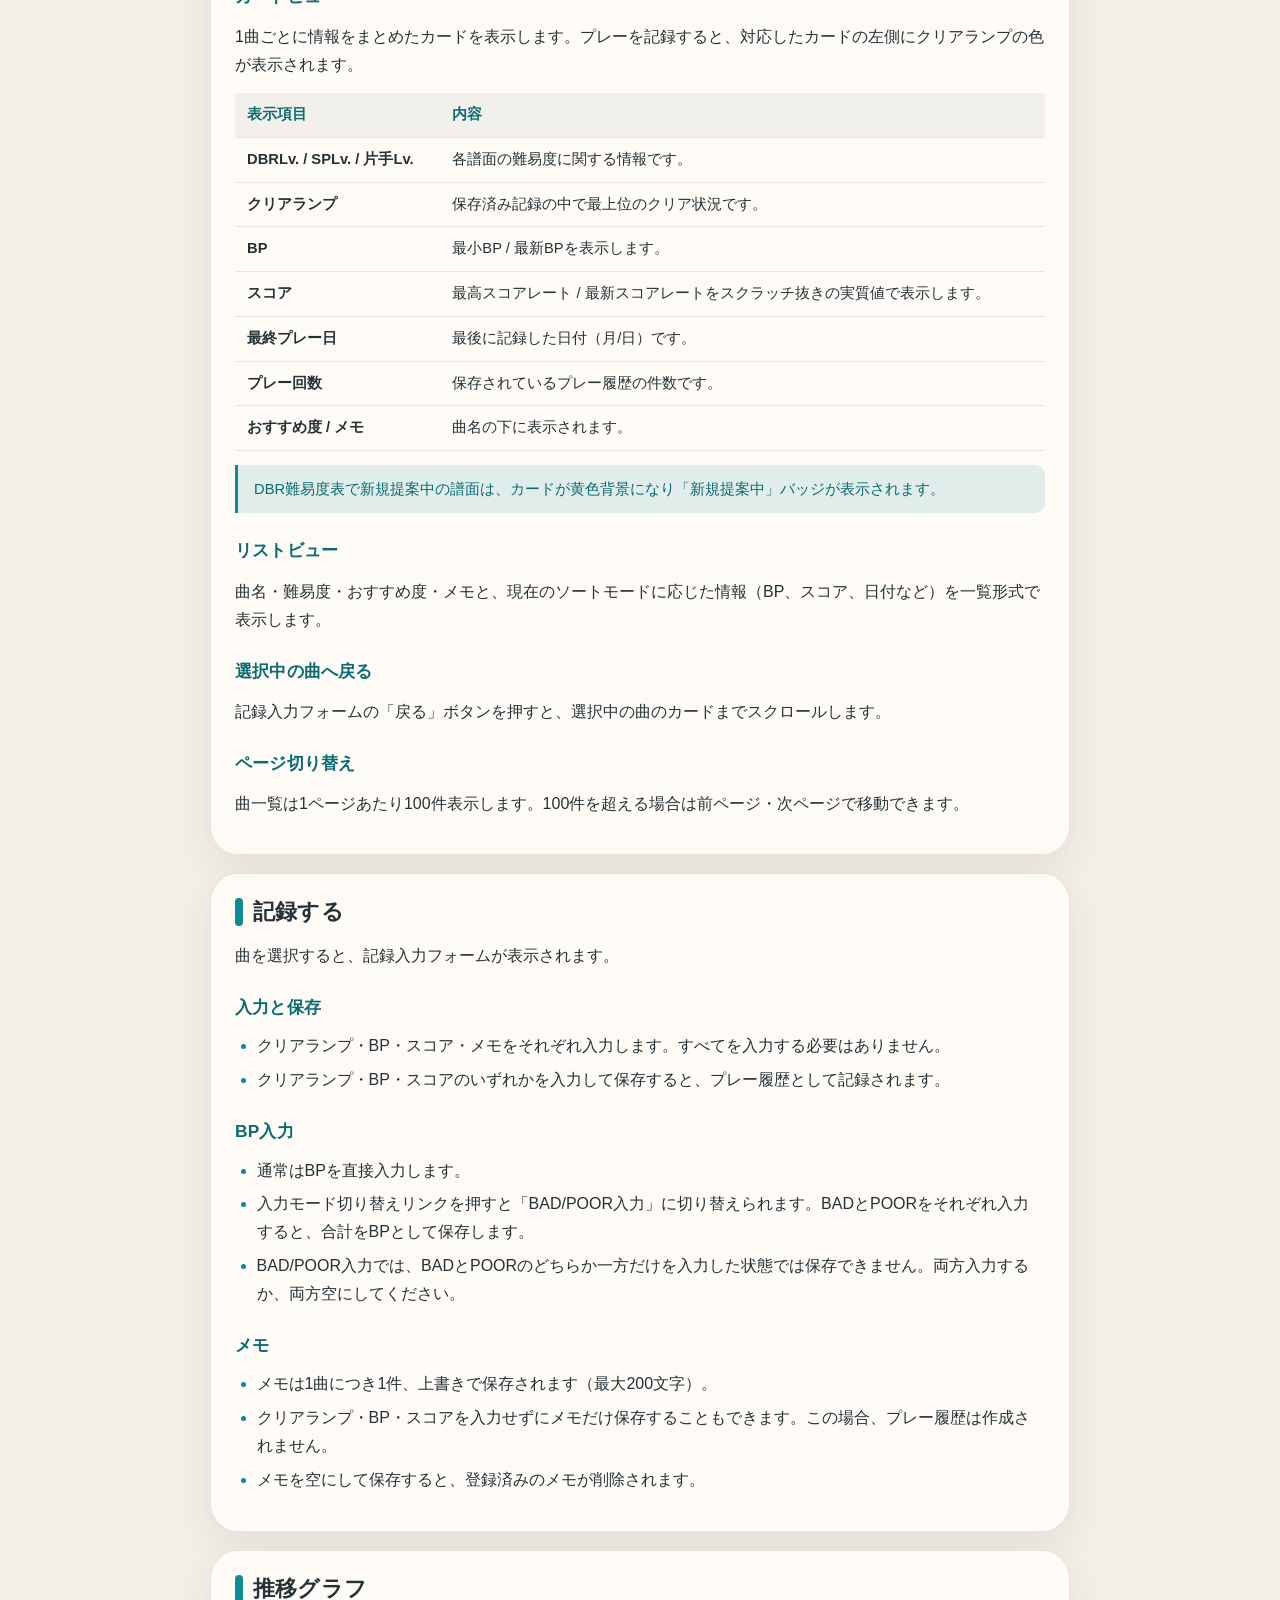
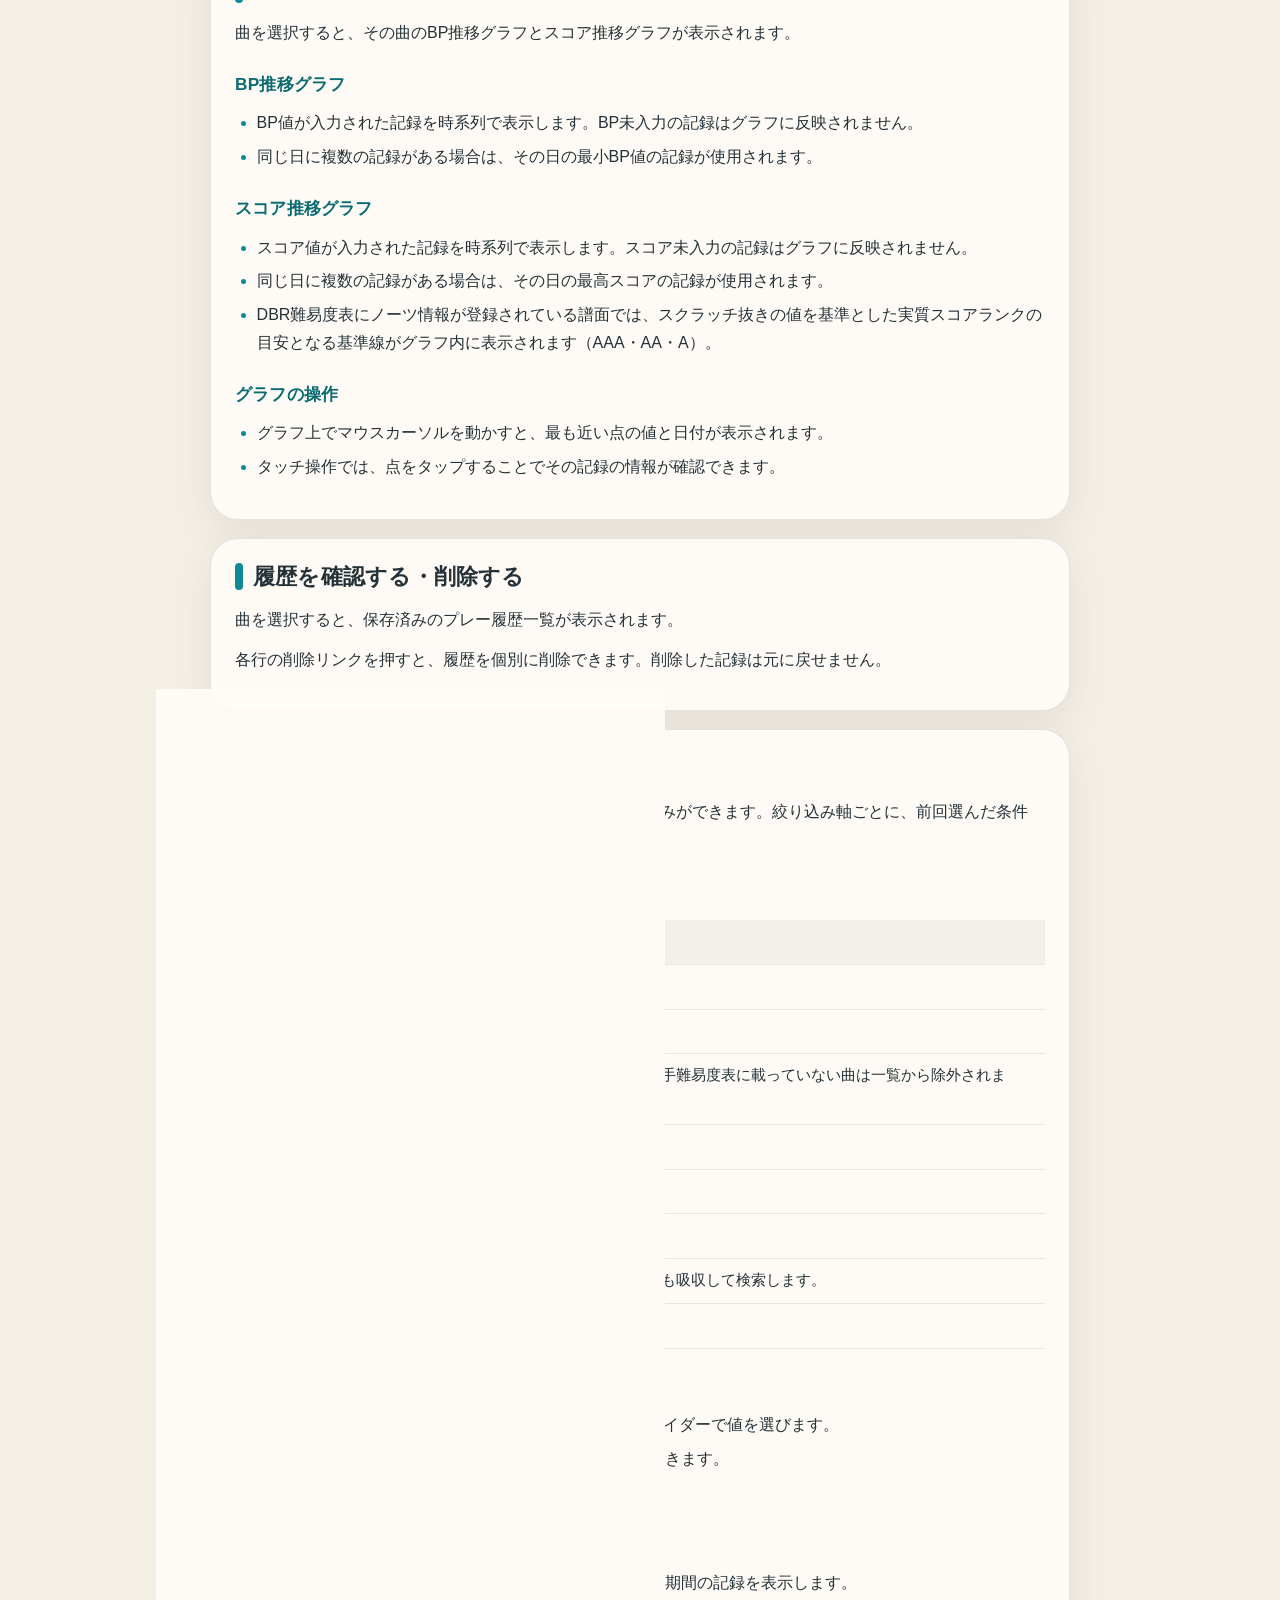
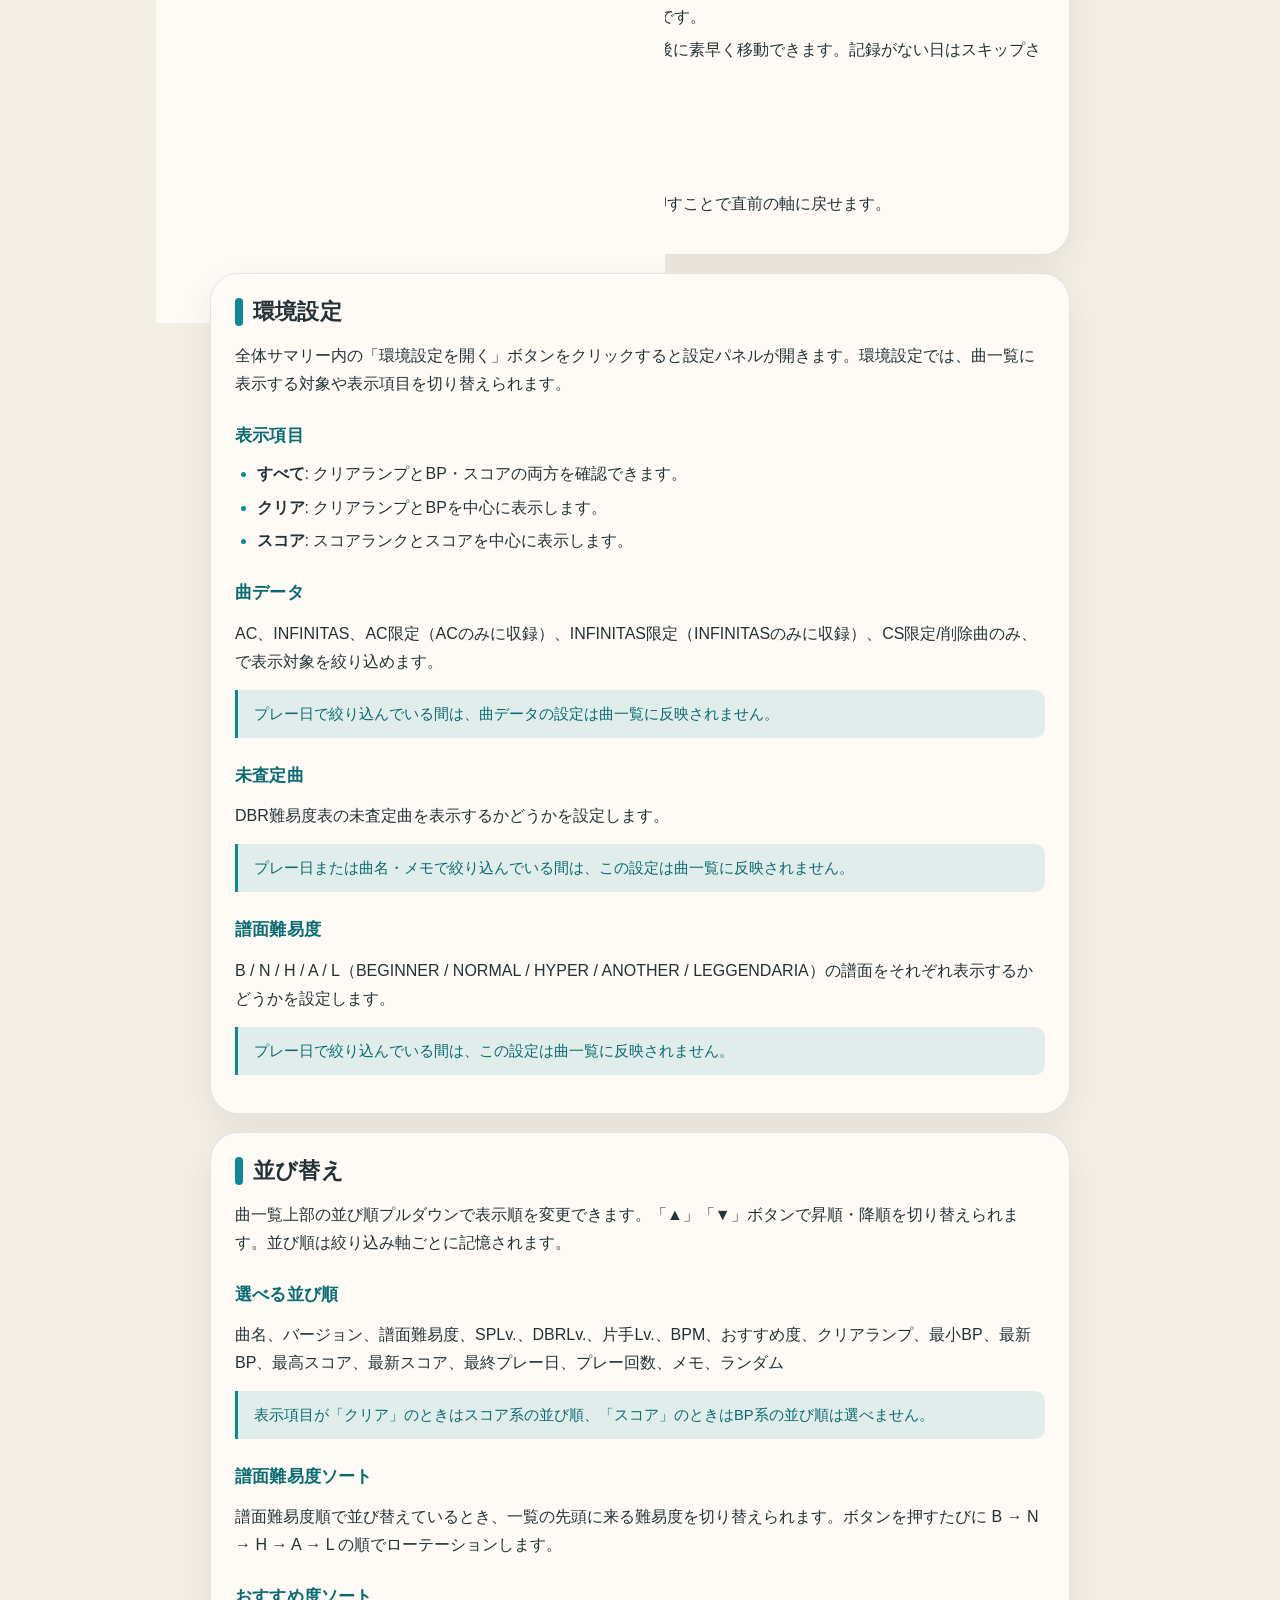
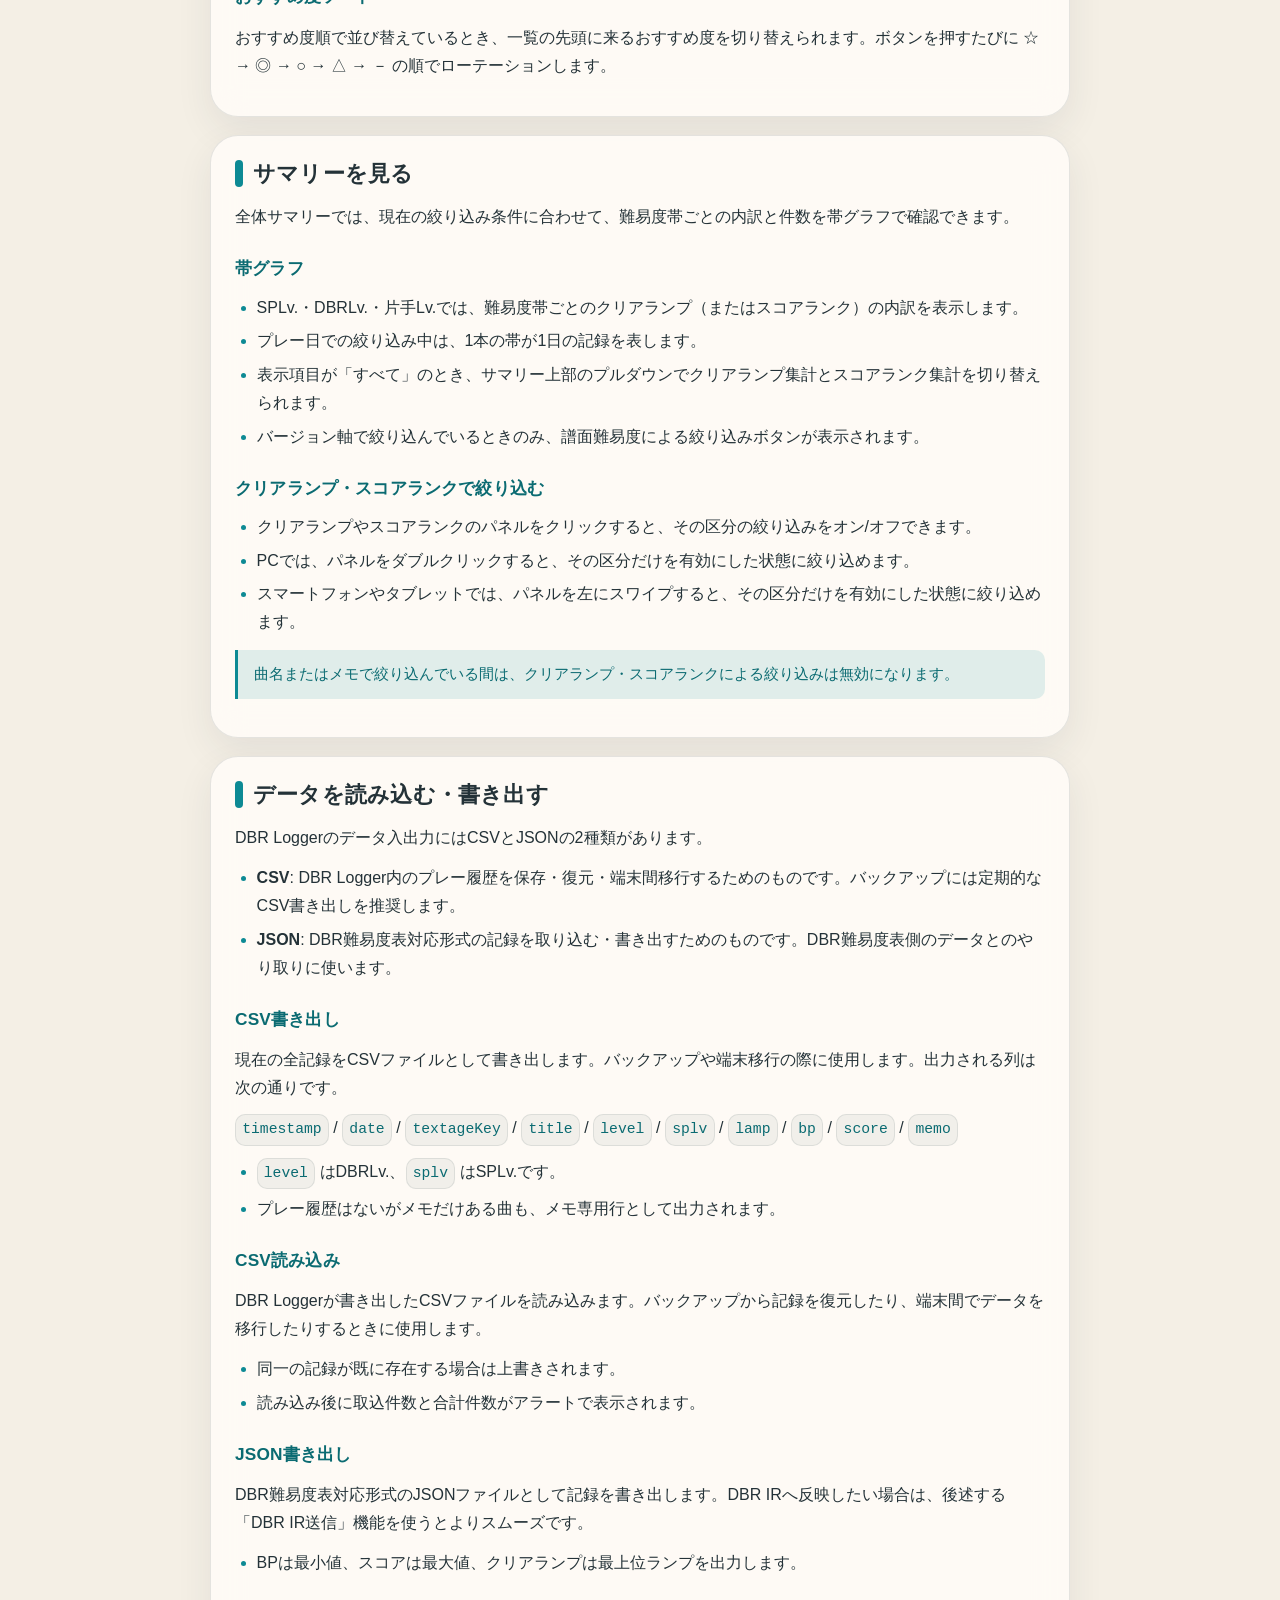
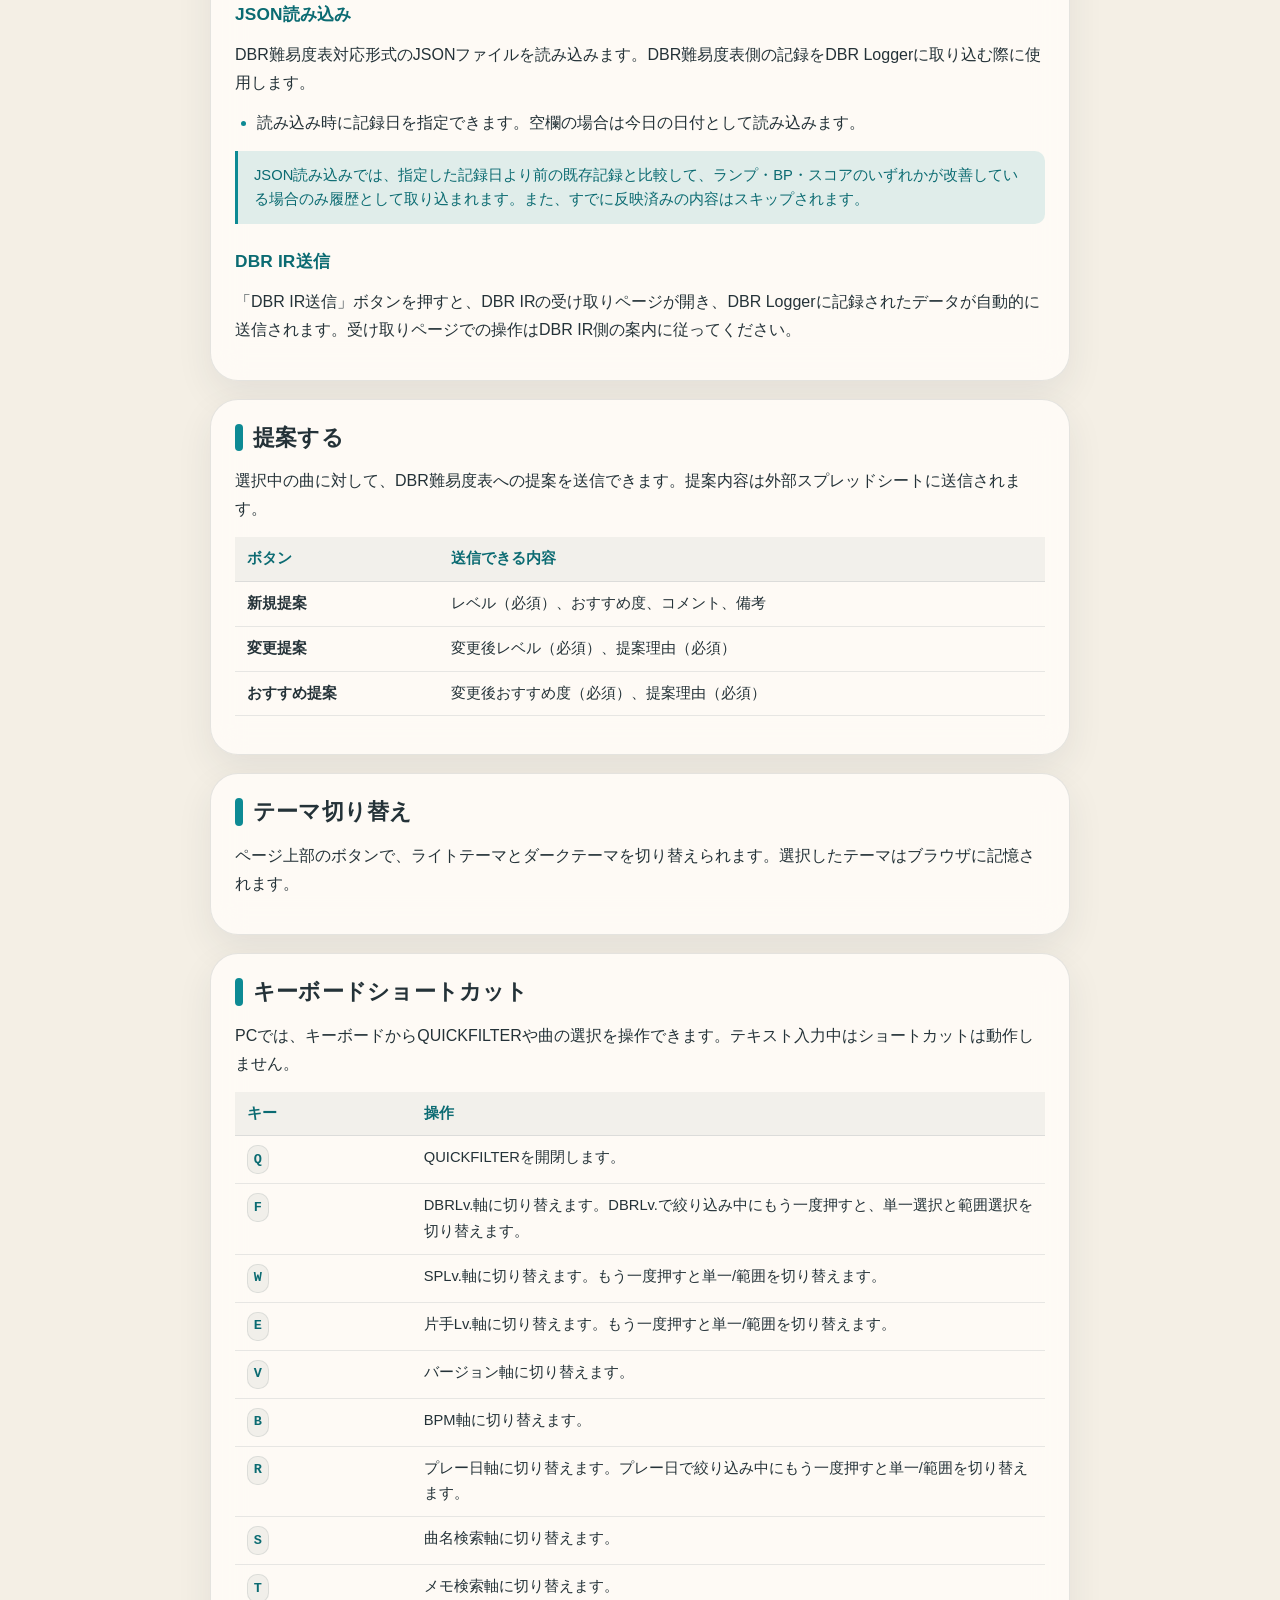
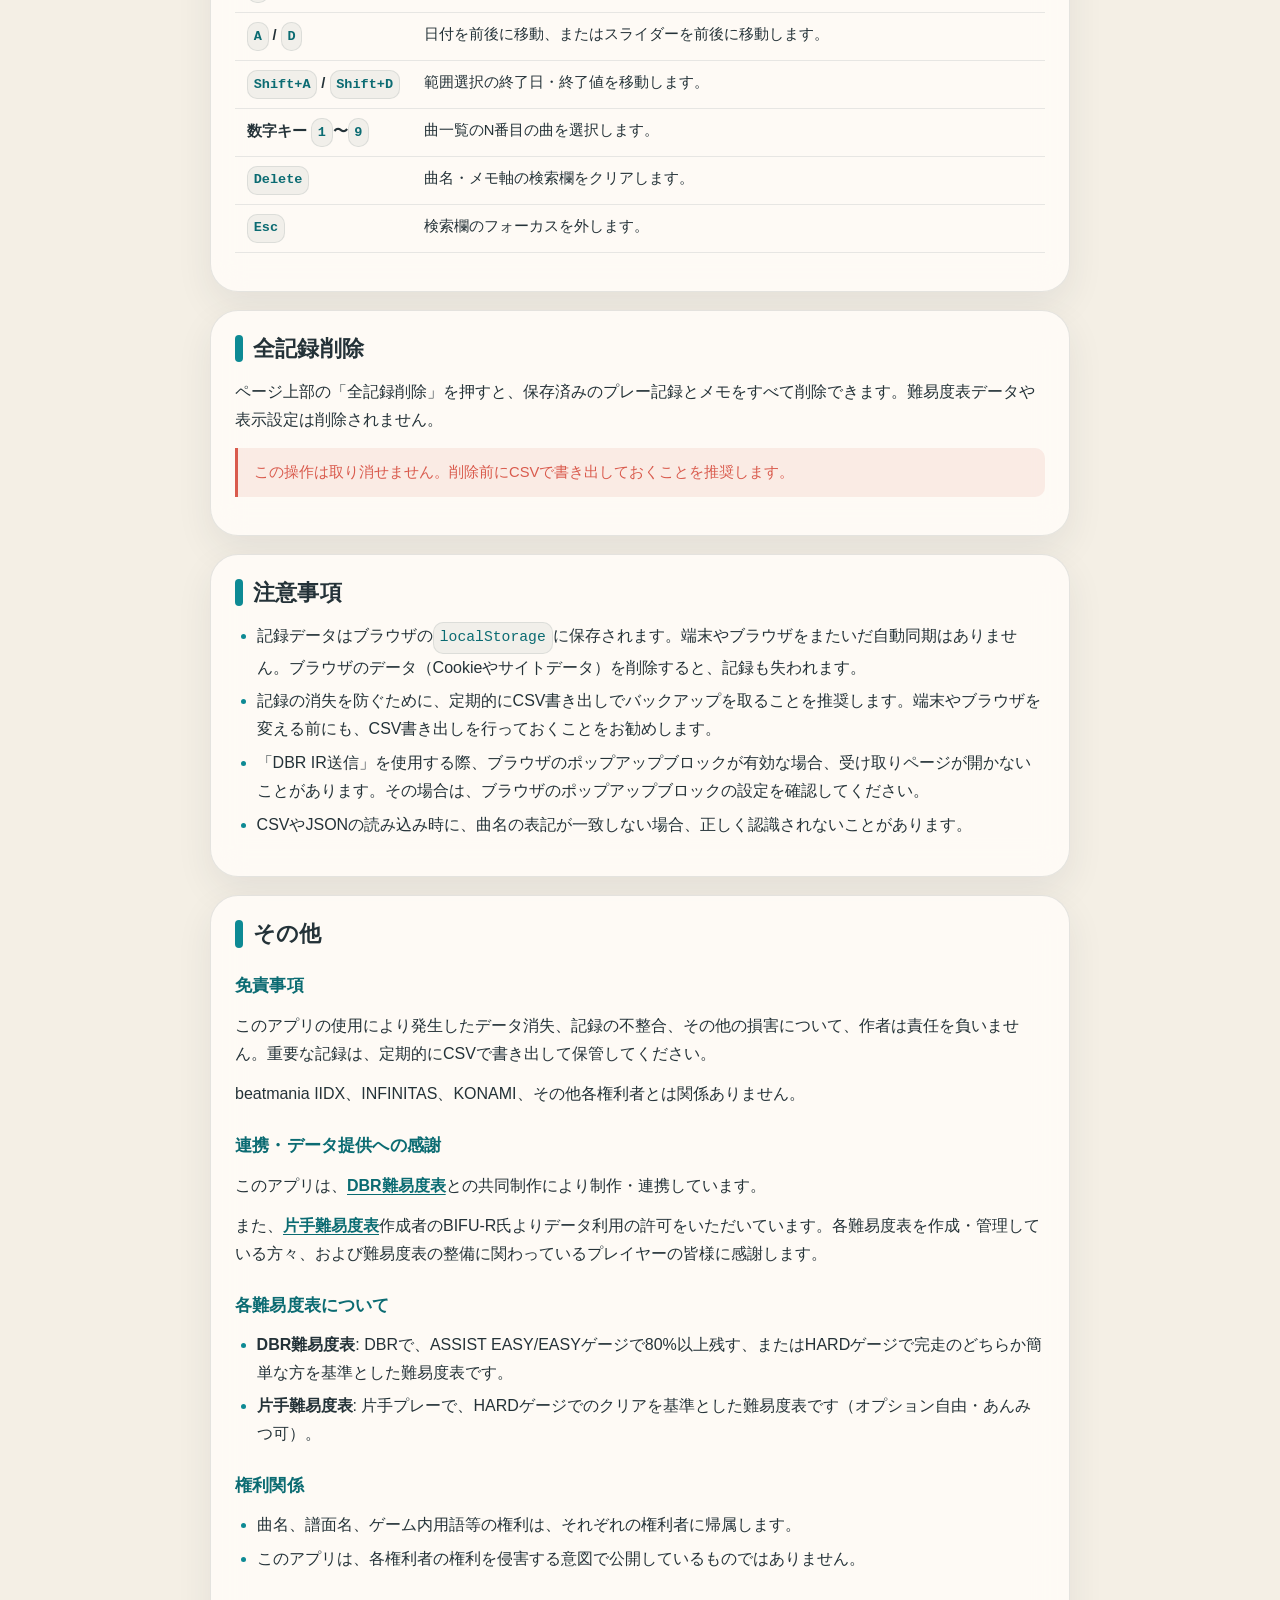
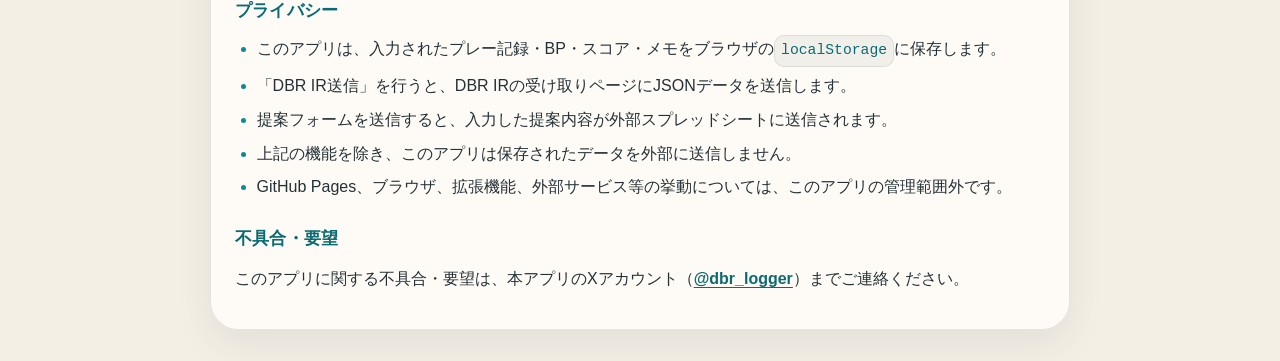
==== commit c2e853ff: "マニュアル調整" ====
--- a/manual.html
+++ b/manual.html
@@ -427,7 +427,7 @@
 
         <h3>連携・データ提供への感謝</h3>
         <p>このアプリは、<a href="https://dbr-difficulty.github.io/index.html" target="_blank" rel="noopener">DBR難易度表</a>との共同制作により制作・連携しています。</p>
-        <p>また、<a href="https://x.com/BIFUR2/status/1968320649128284423?s=20" target="_blank" rel="noopener">片手難易度表</a>よりデータ利用の許可をいただいています。各難易度表を作成・管理している方々、および難易度表の整備に関わっているプレイヤーの皆様に感謝します。</p>
+        <p>また、<a href="https://x.com/BIFUR2/status/1968320649128284423?s=20" target="_blank" rel="noopener">片手難易度表</a>作成者のBIFU-R氏よりデータ利用の許可をいただいています。各難易度表を作成・管理している方々、および難易度表の整備に関わっているプレイヤーの皆様に感謝します。</p>
 
         <h3>各難易度表について</h3>
         <ul>
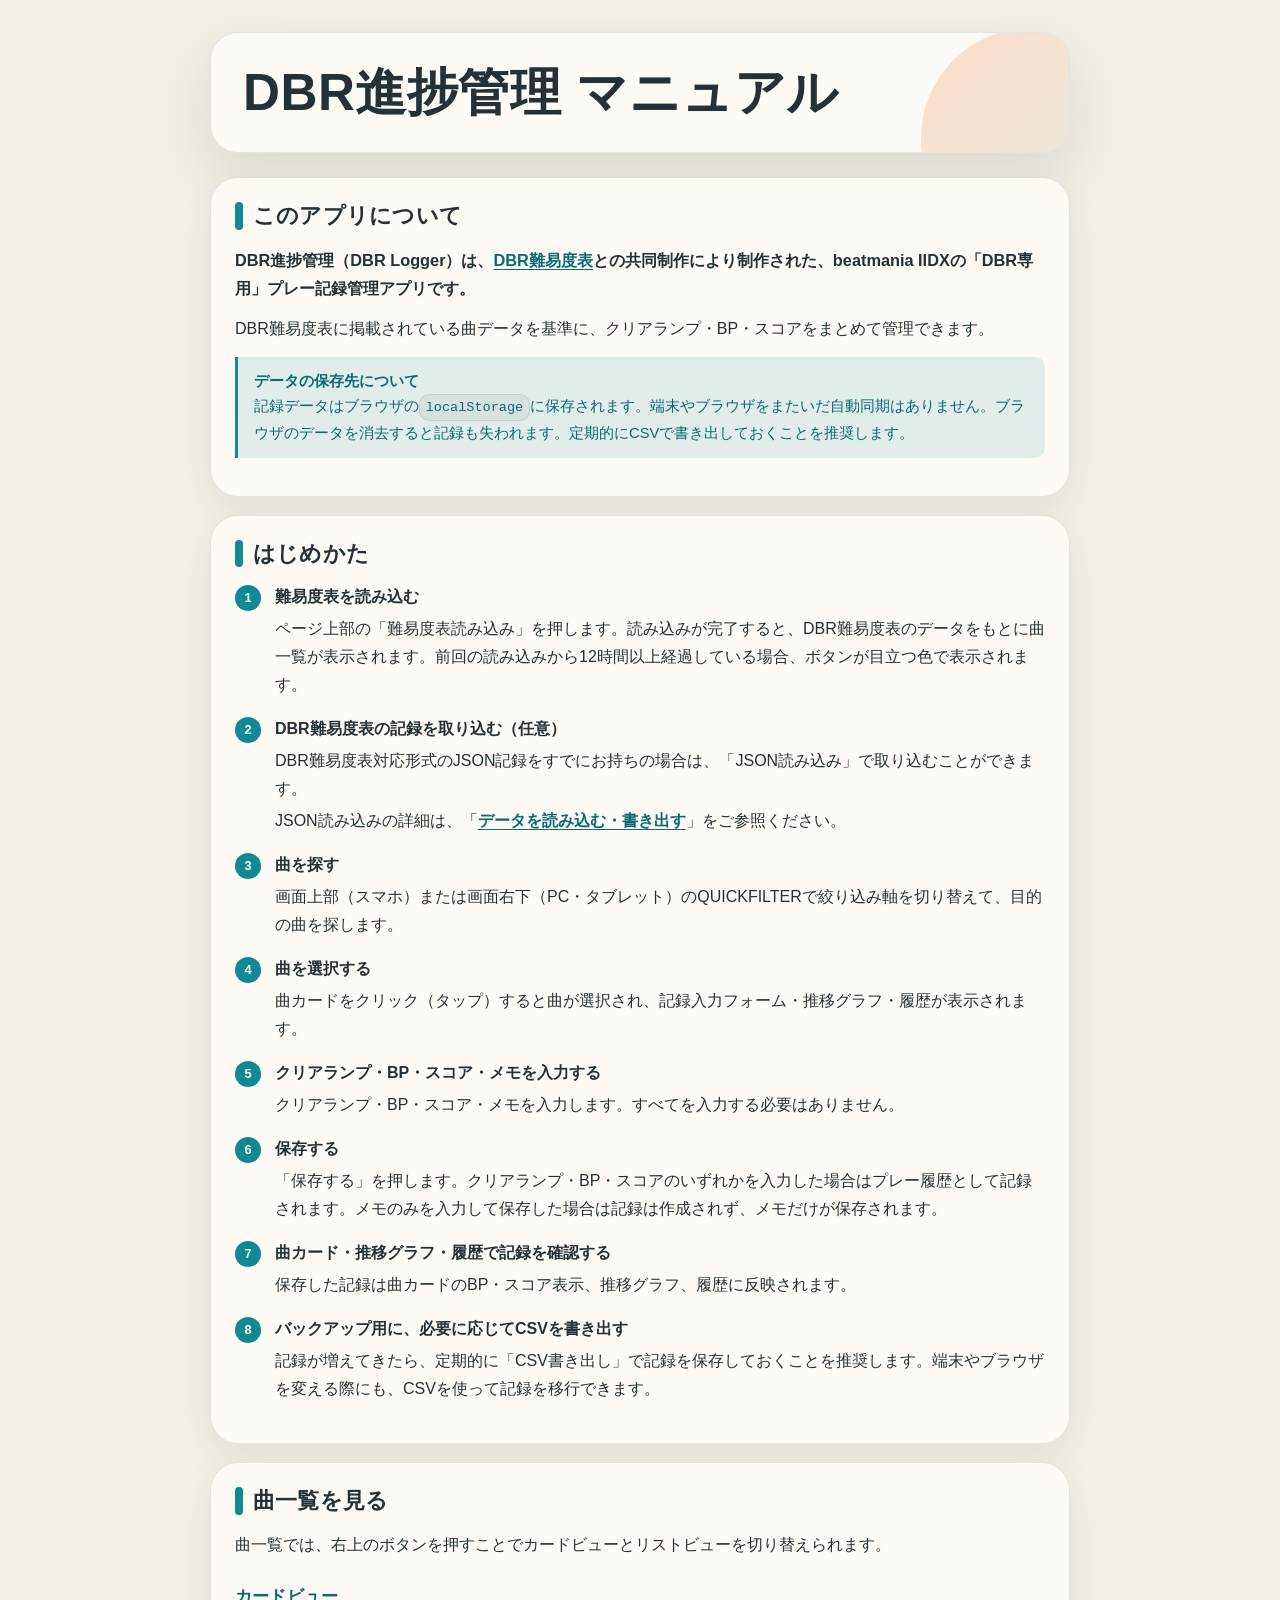
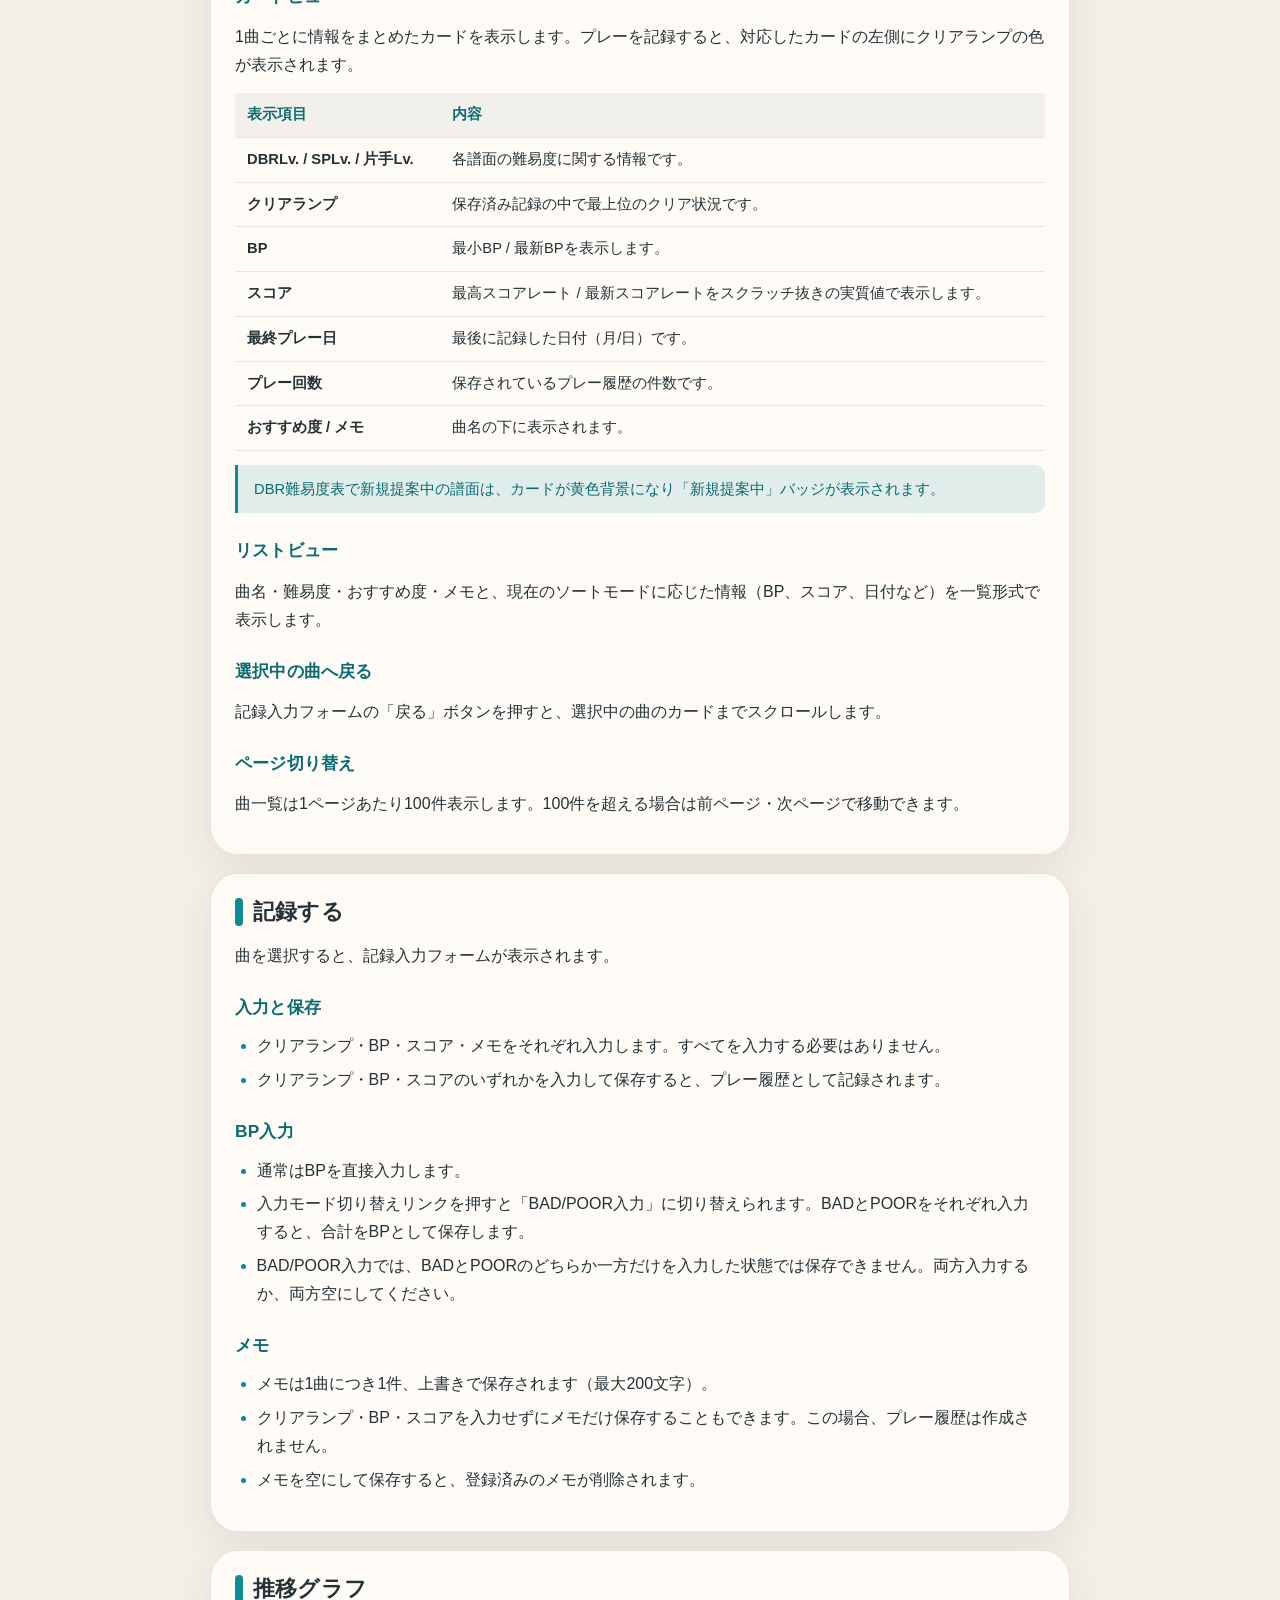
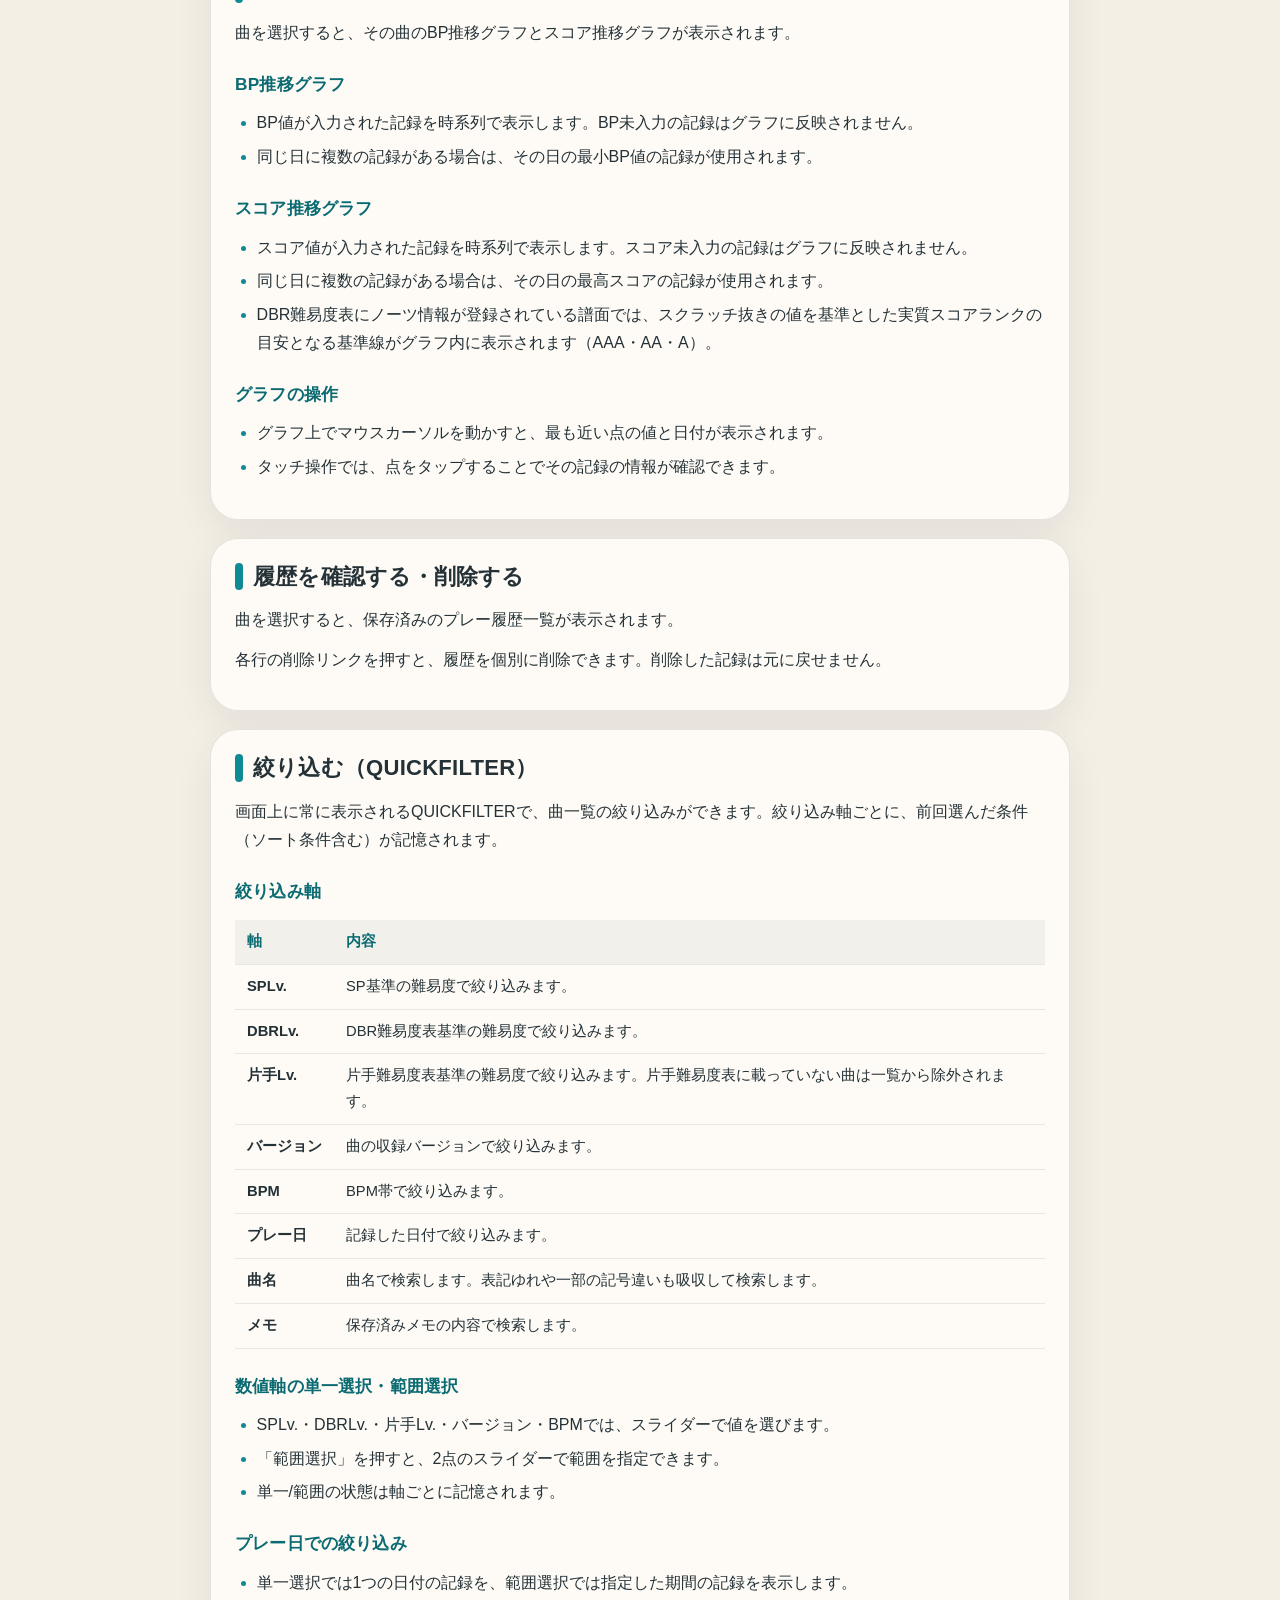
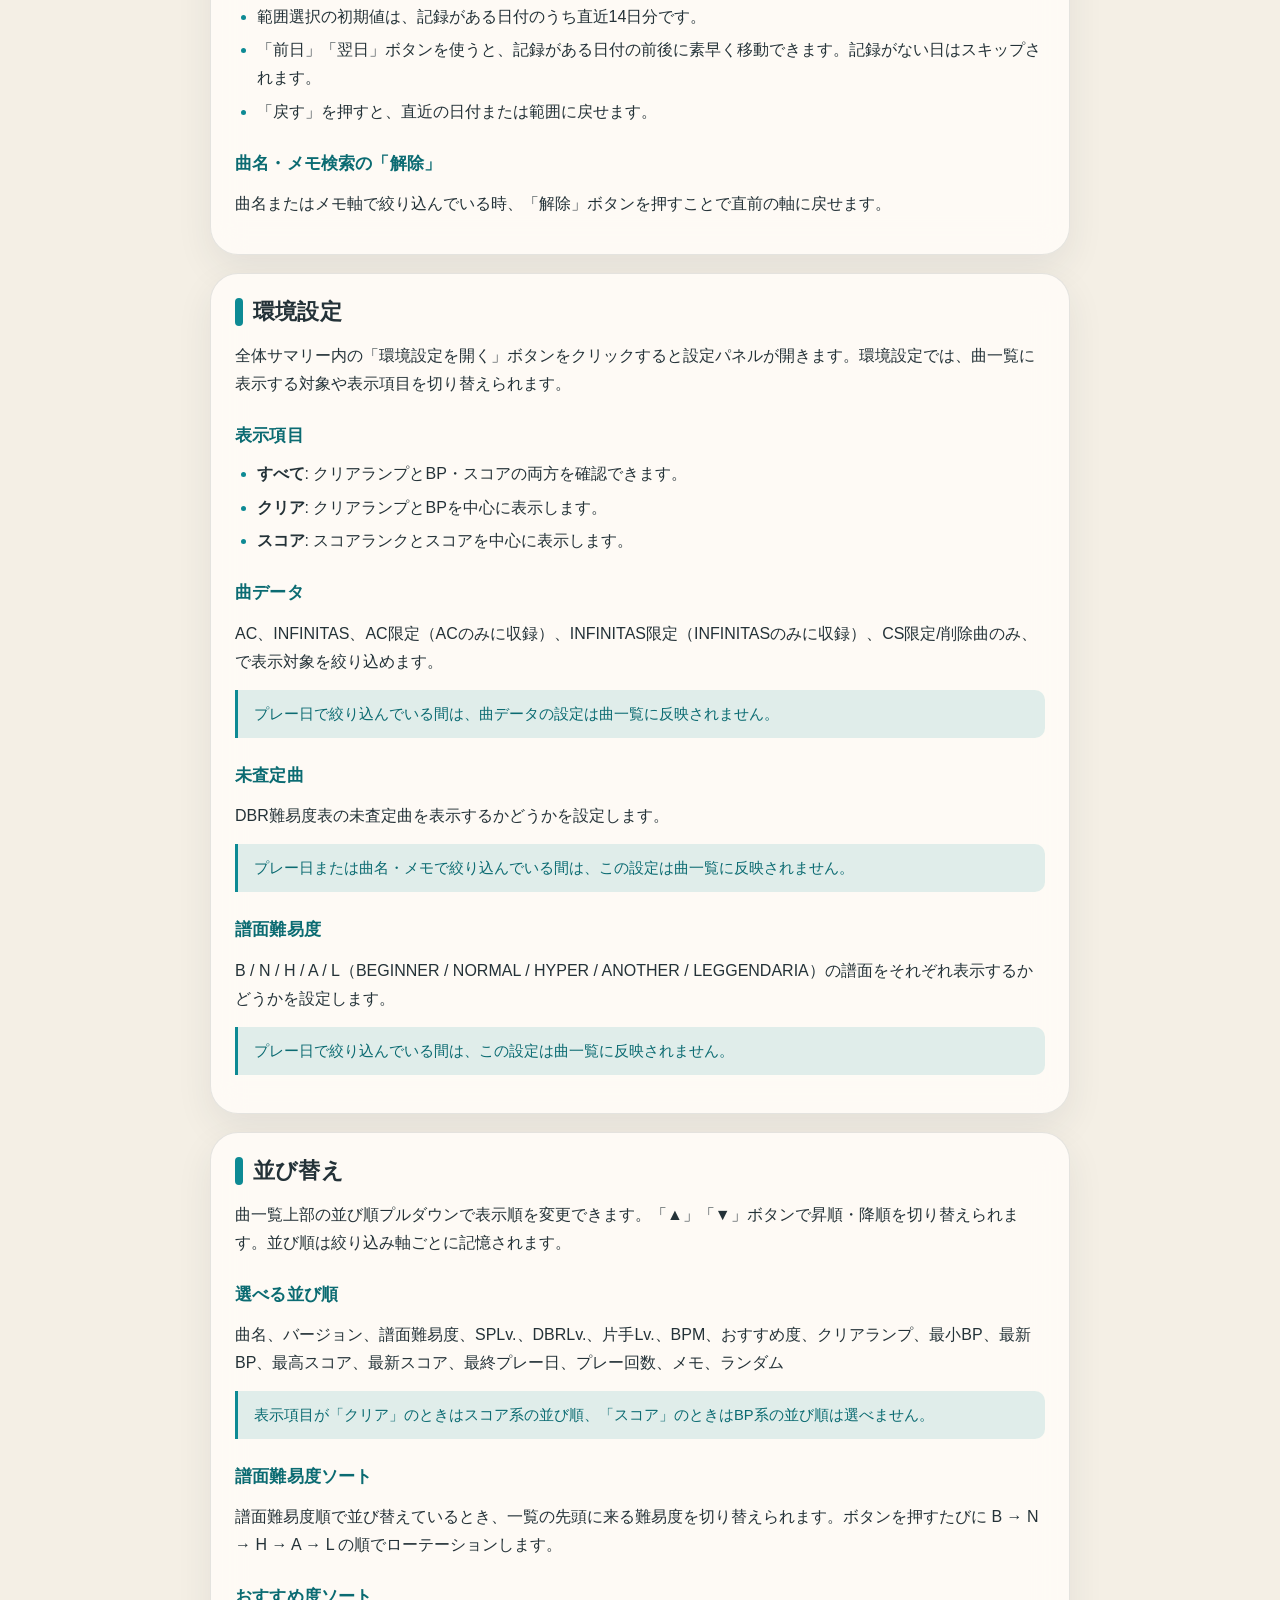
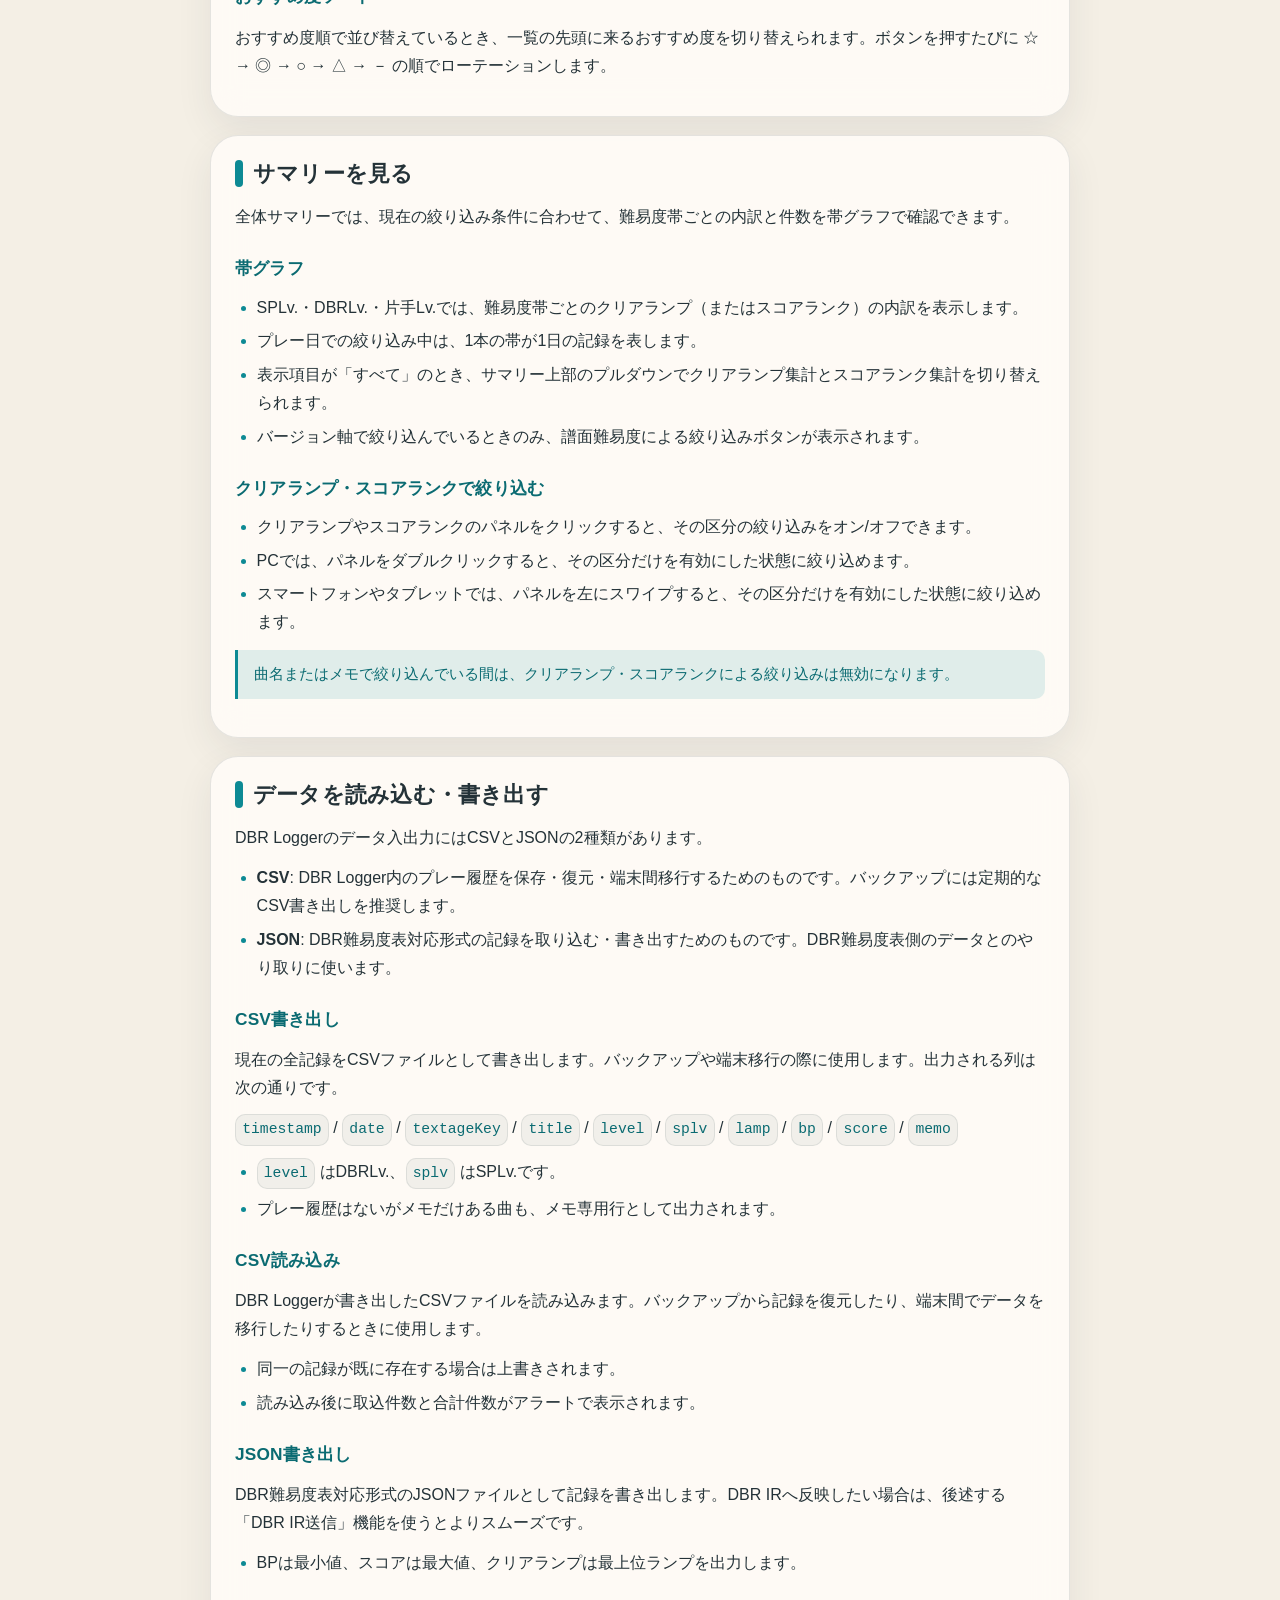
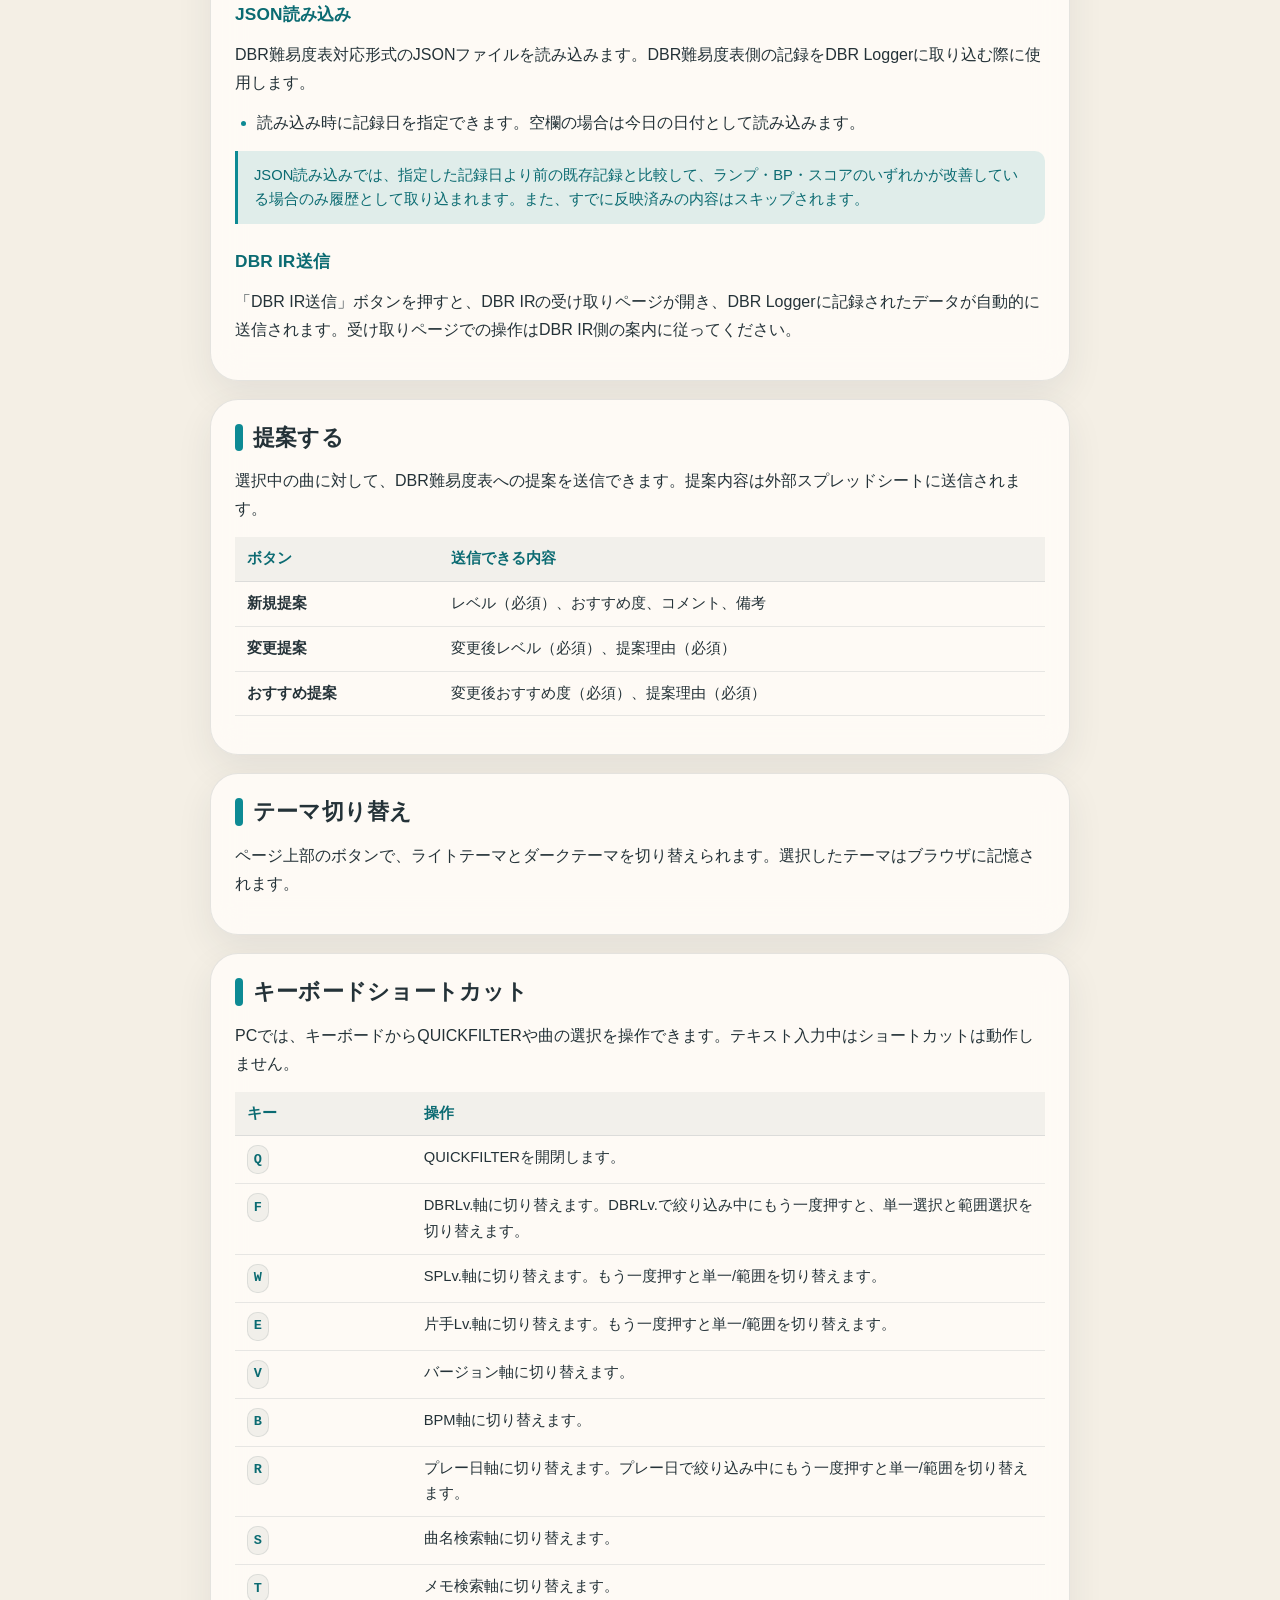
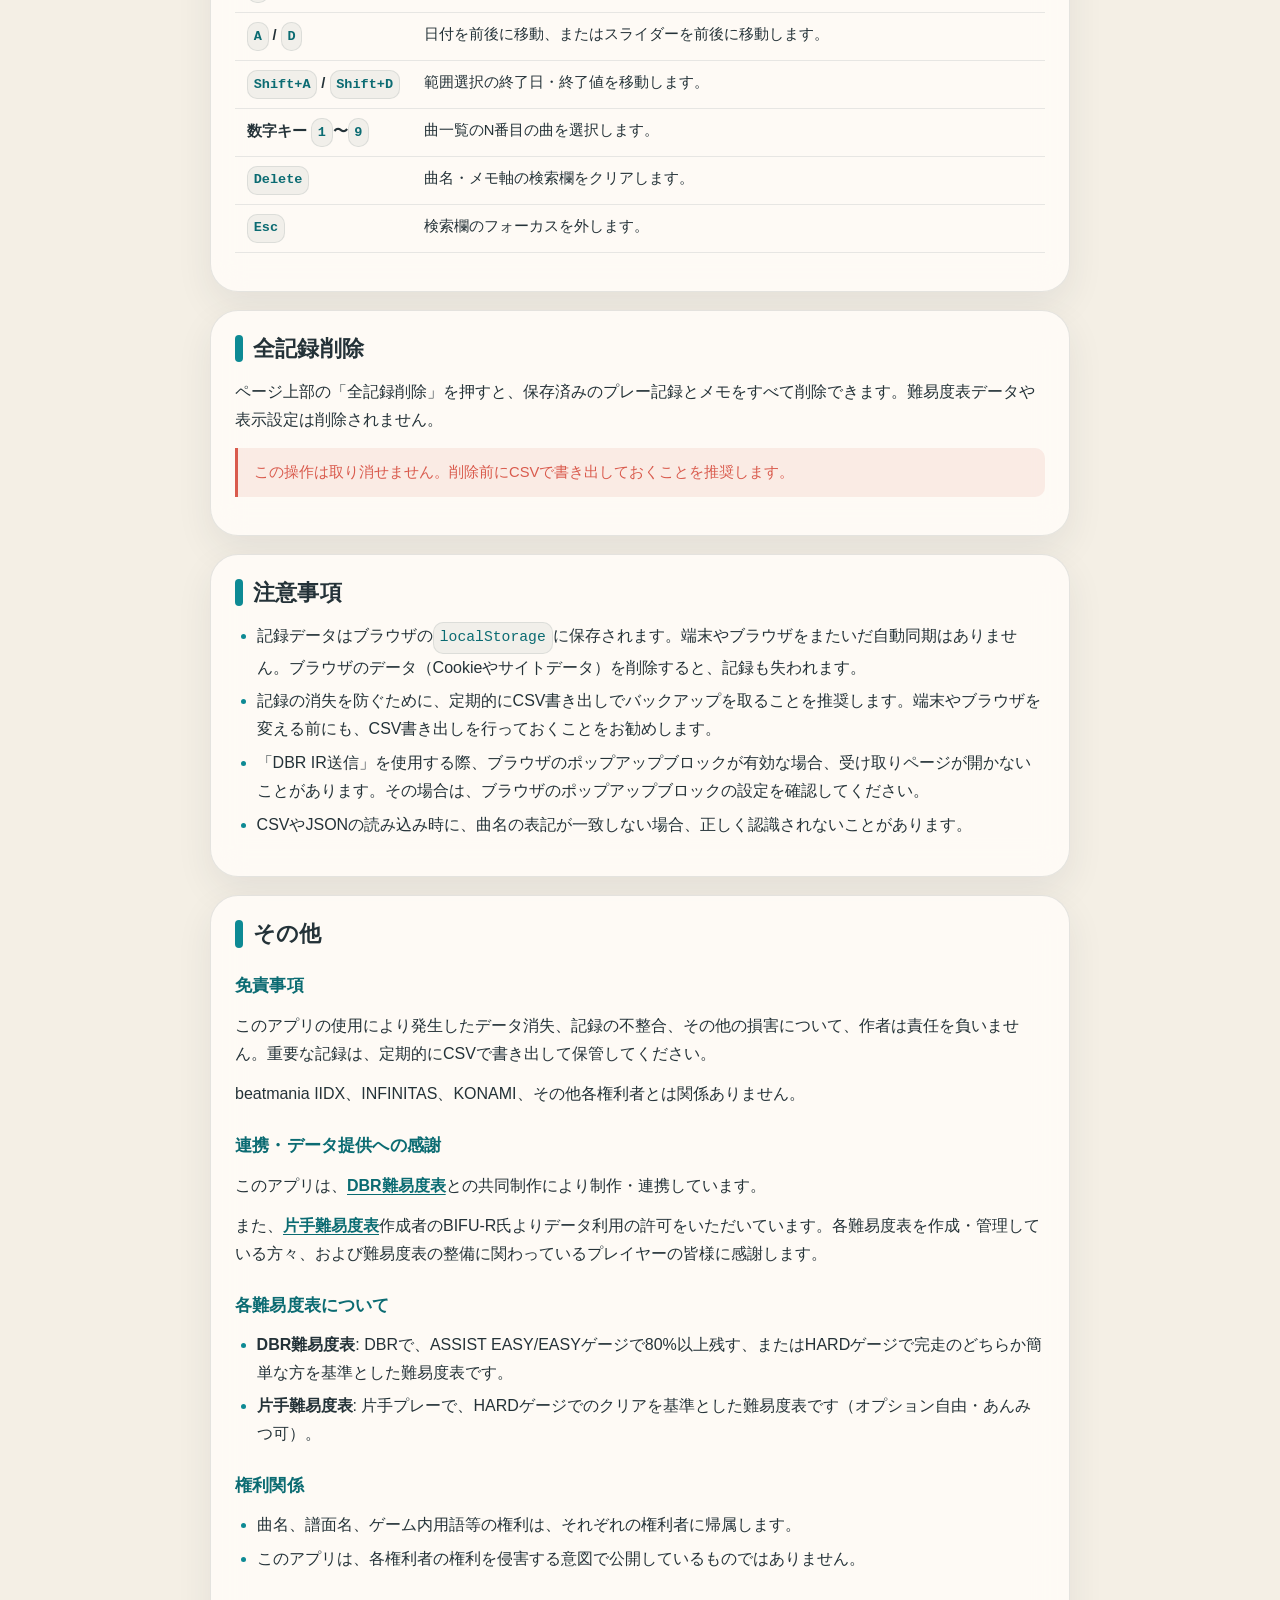
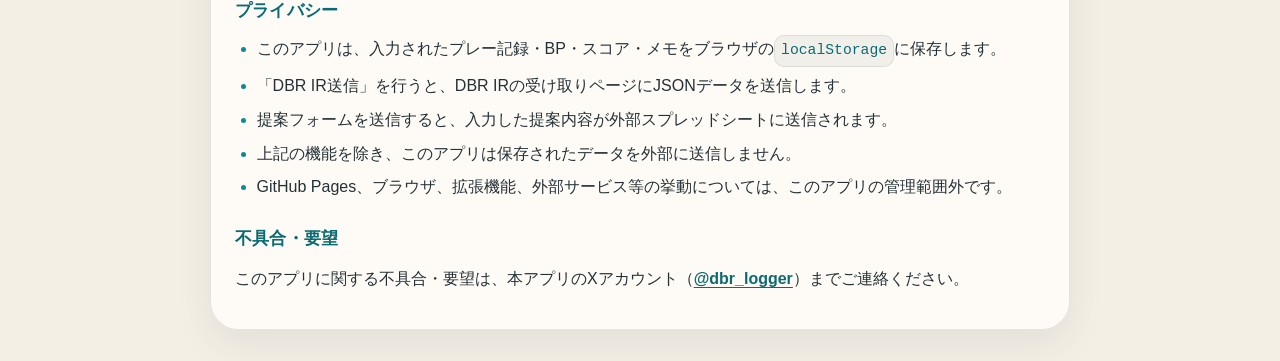
==== commit e65b85ff: "favicon対応" ====
--- a/manual.html
+++ b/manual.html
@@ -5,6 +5,7 @@
   <meta http-equiv="Content-Security-Policy" content="default-src 'self'; script-src 'self'; style-src 'self' 'unsafe-inline'; style-src-attr 'unsafe-inline'; img-src 'self' data:; connect-src 'self'; object-src 'none'; base-uri 'self'; form-action 'none'" />
   <meta name="viewport" content="width=device-width, initial-scale=1" />
   <title>DBR Logger マニュアル</title>
+  <link rel="icon" href="./favicon.svg" type="image/svg+xml" />
   <script src="./src/theme-init.js"></script>
   <link rel="stylesheet" href="./styles.css" />
 </head>
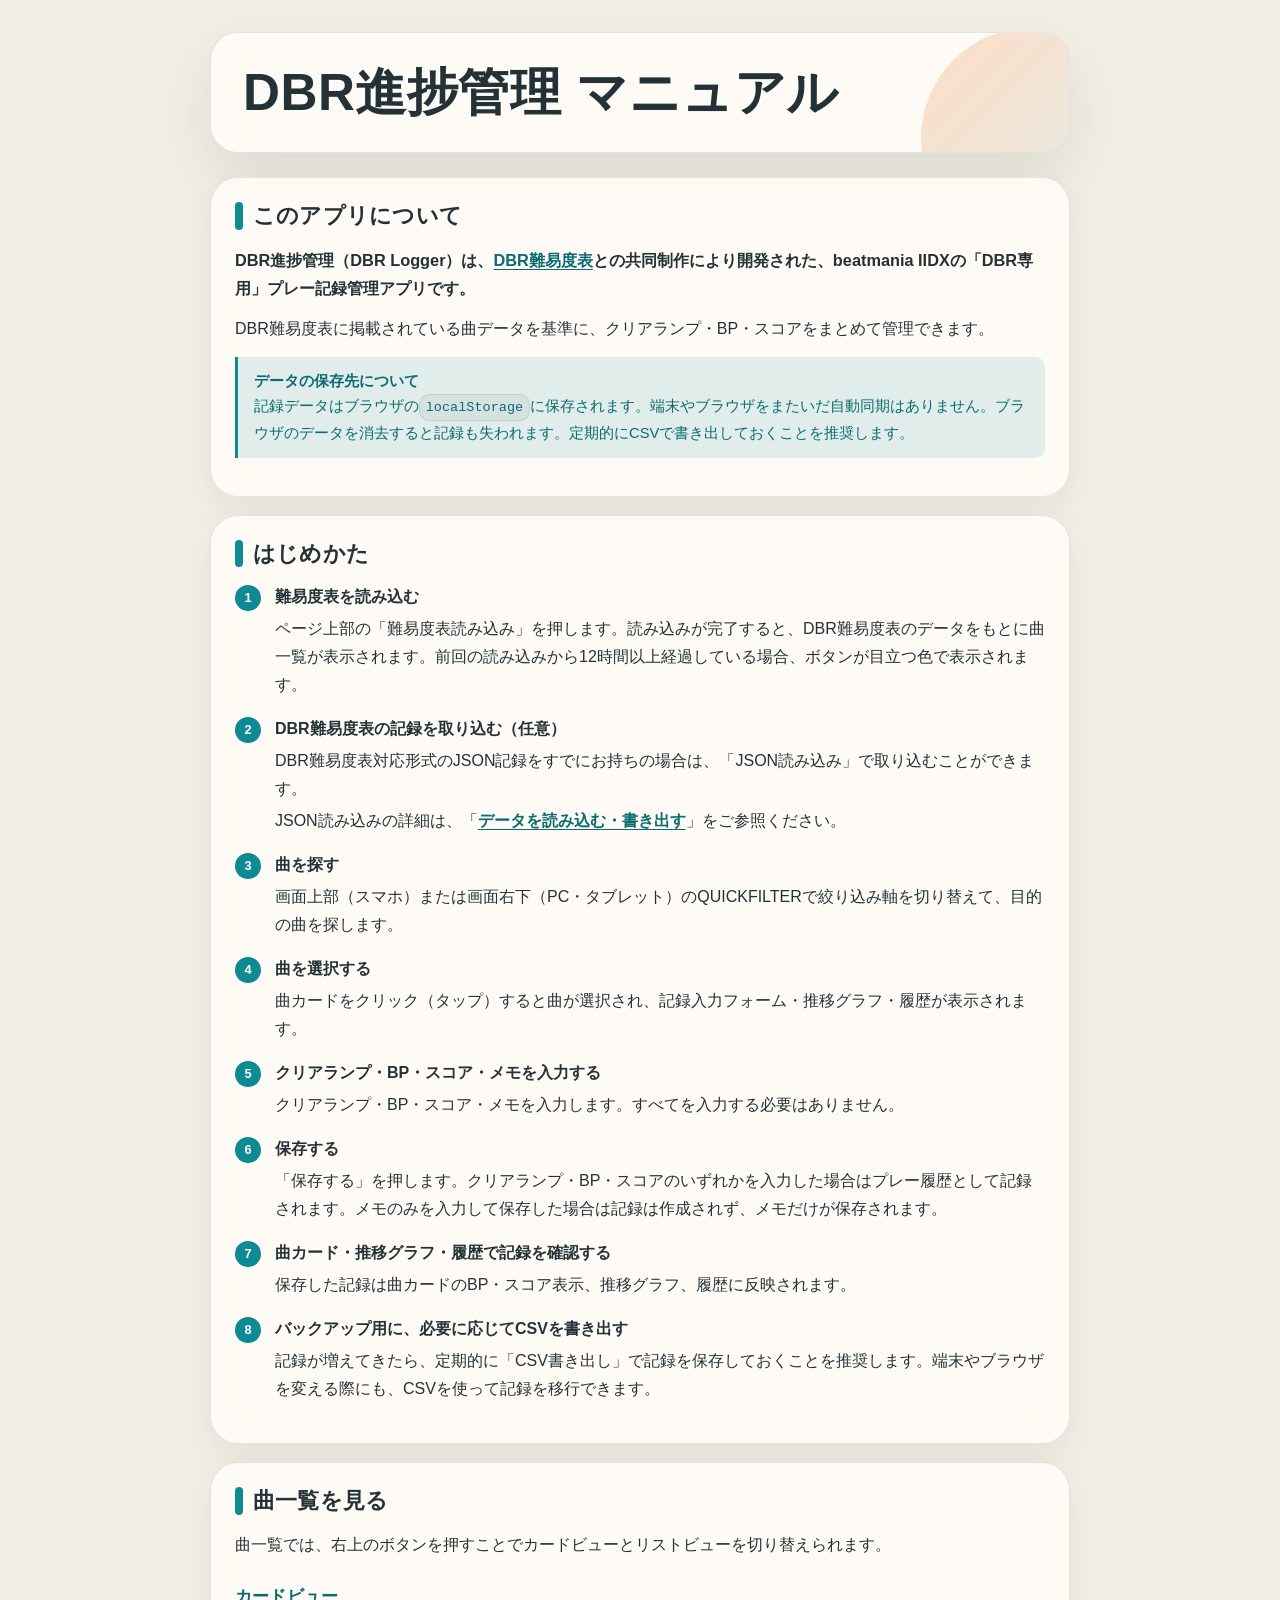
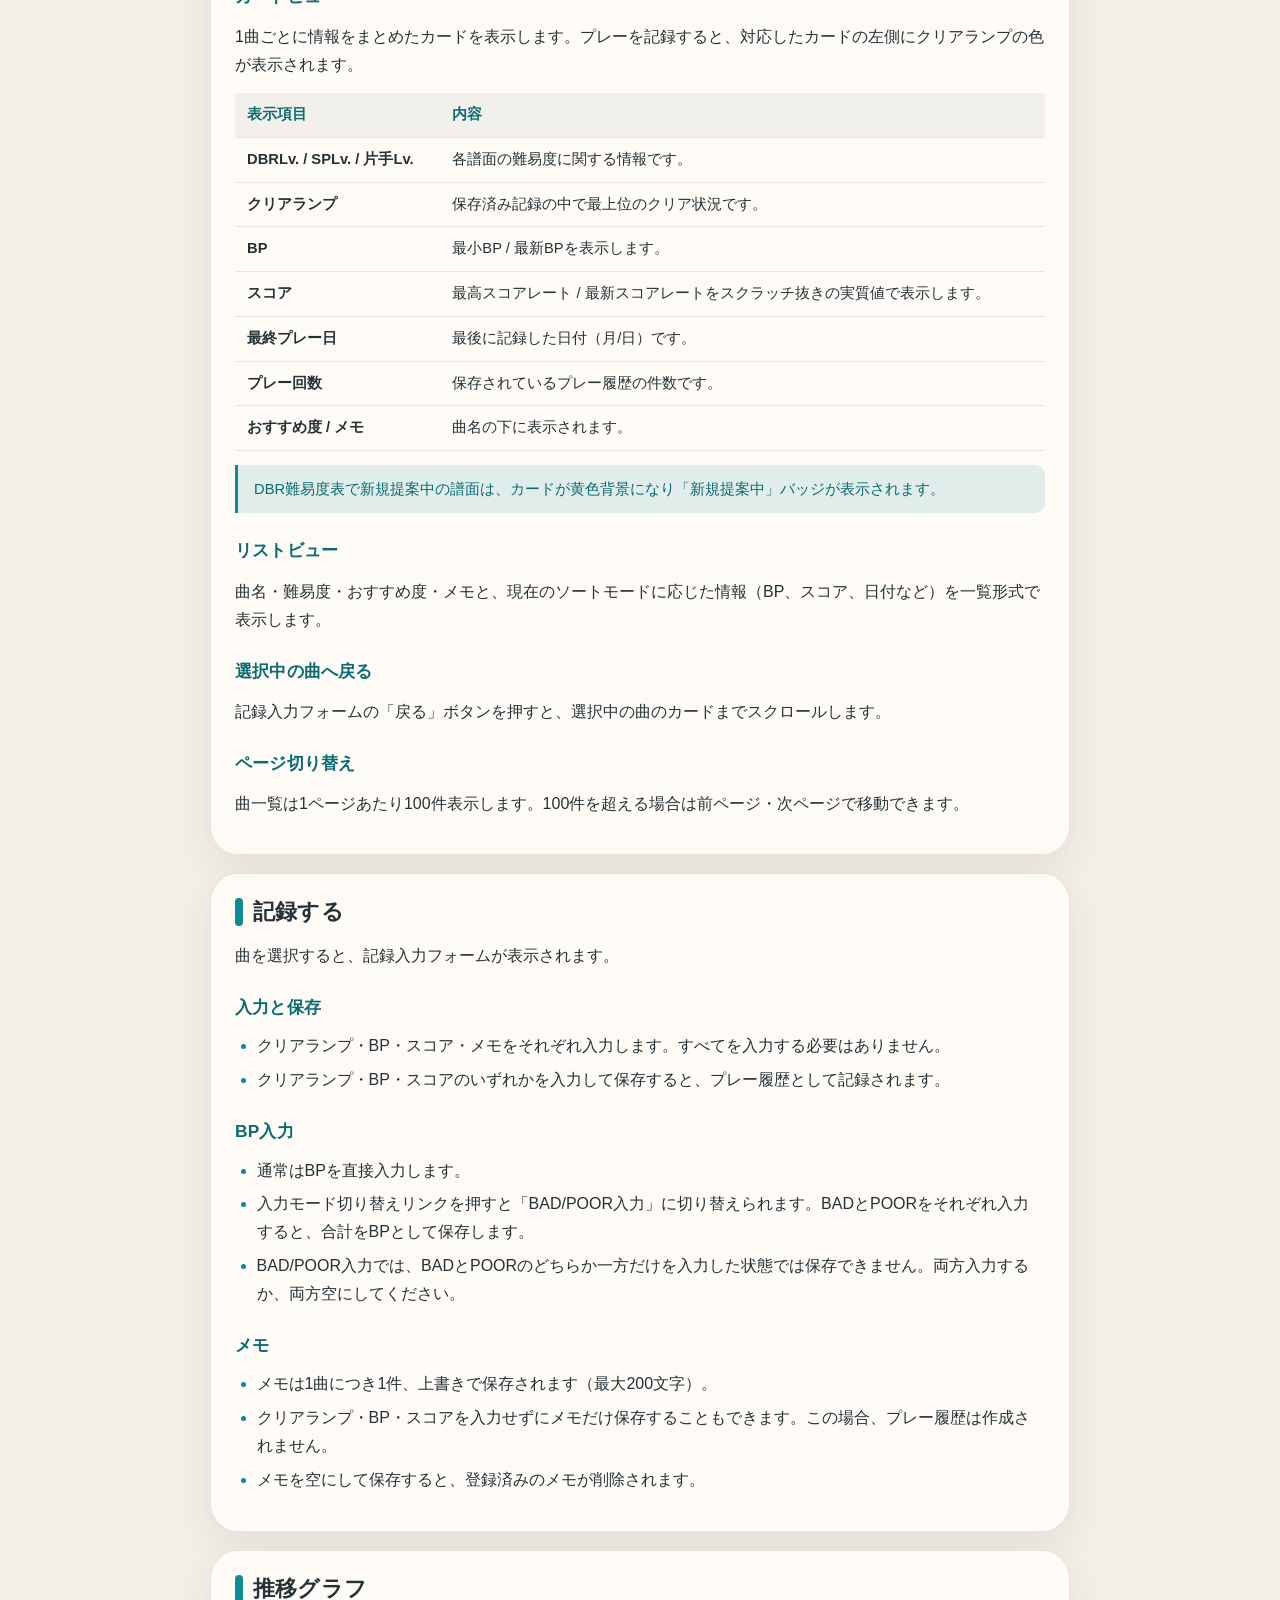
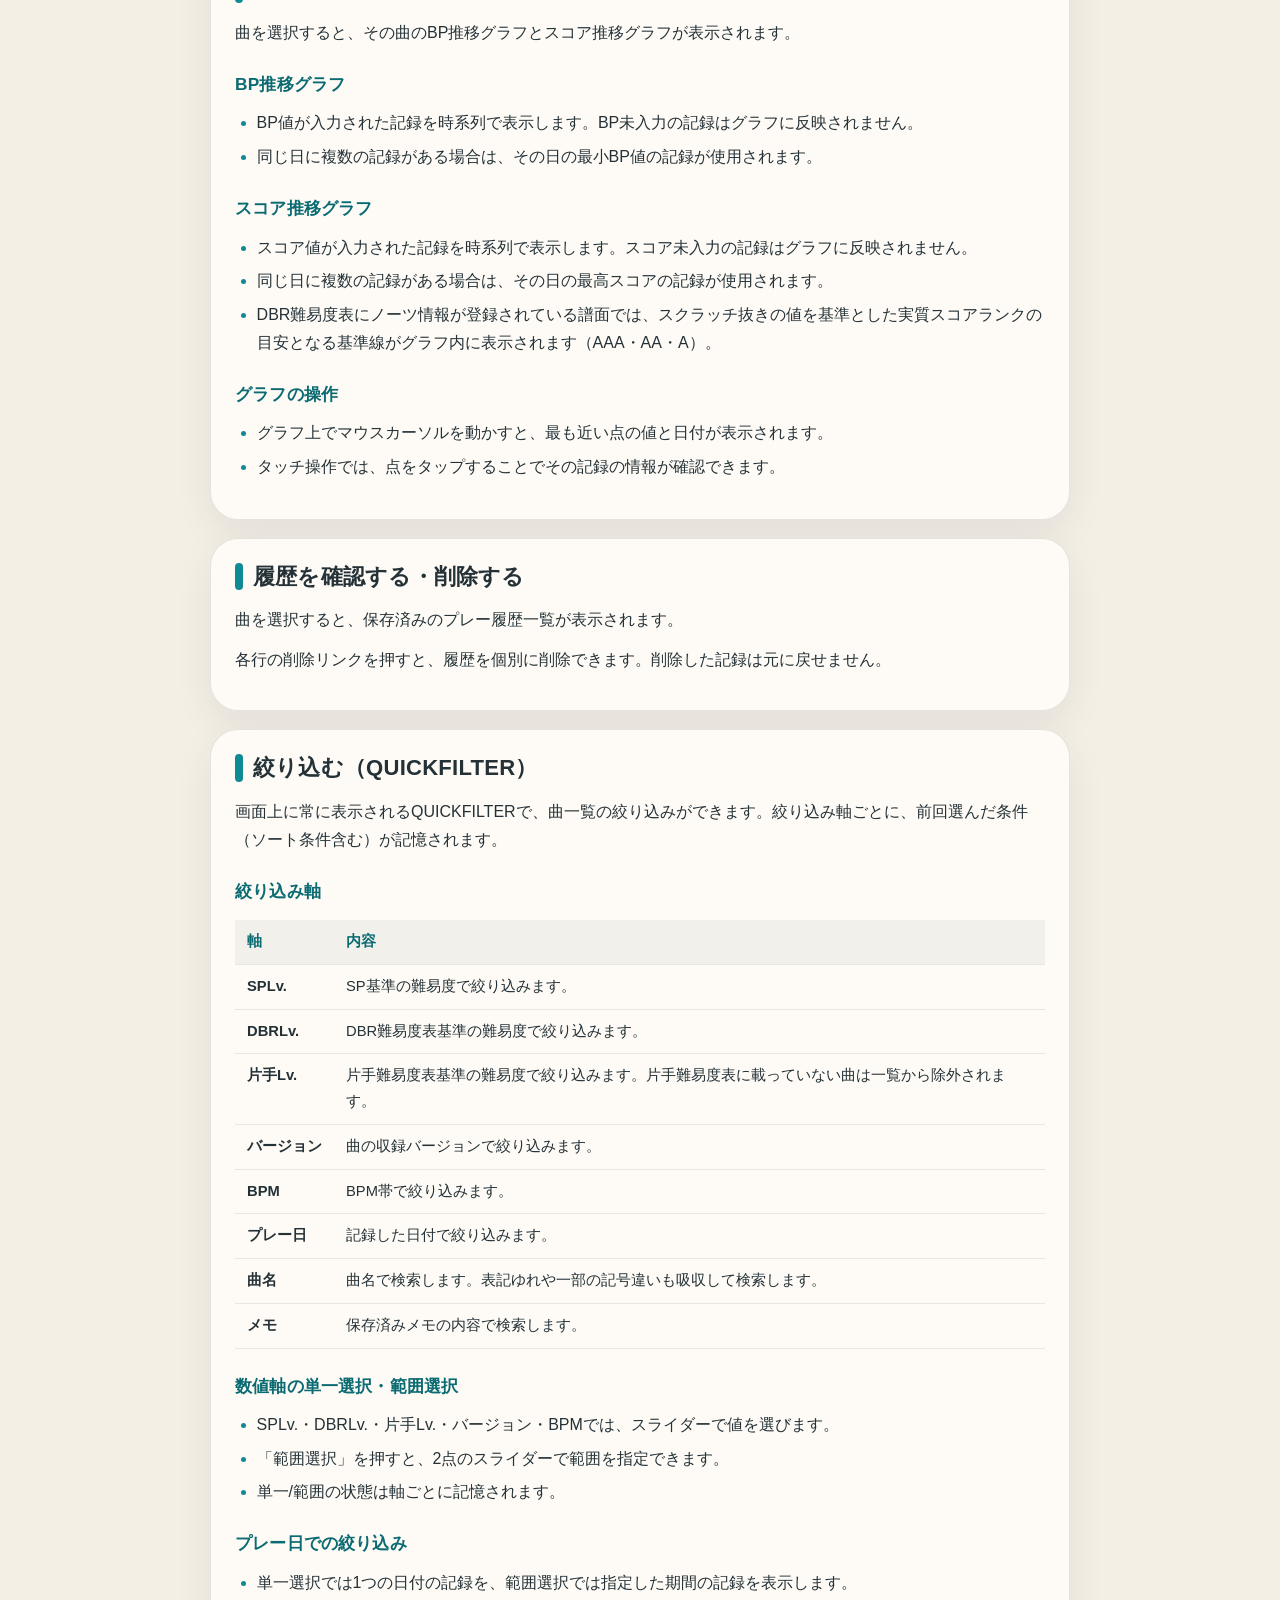
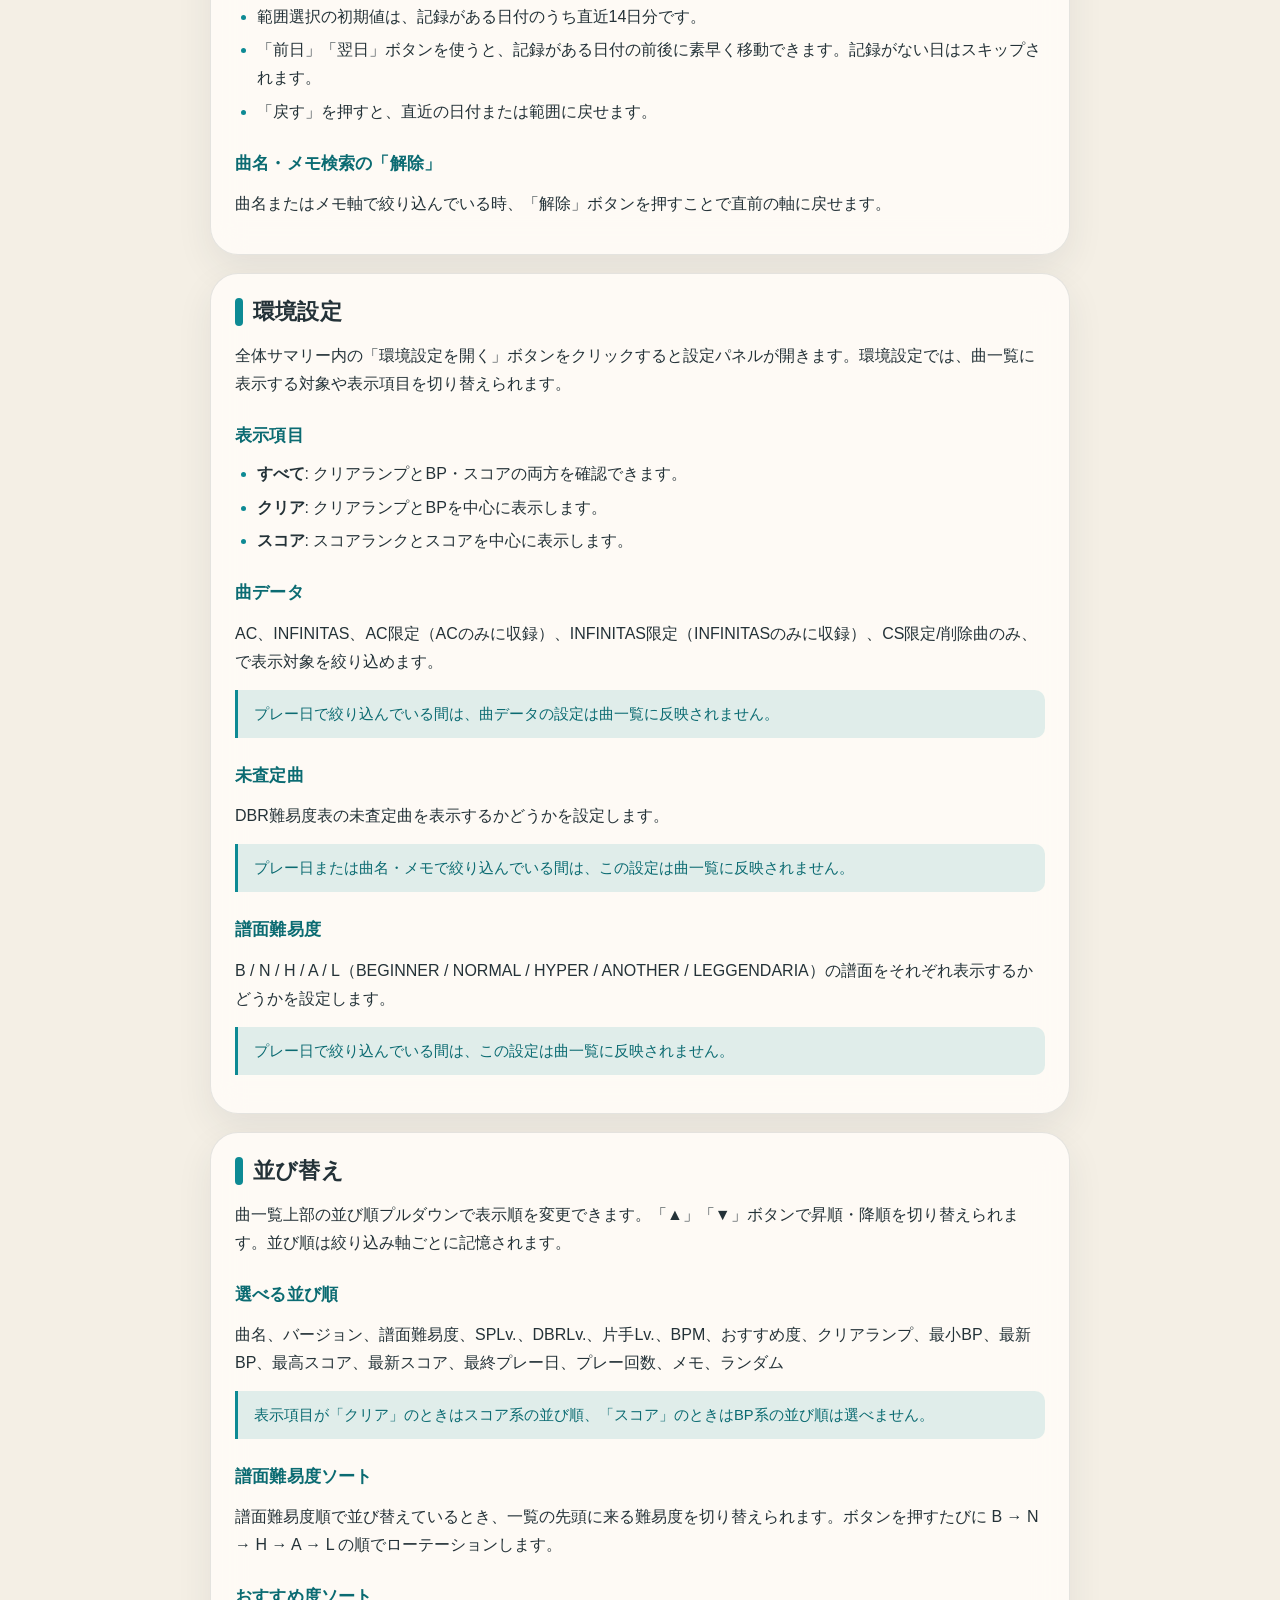
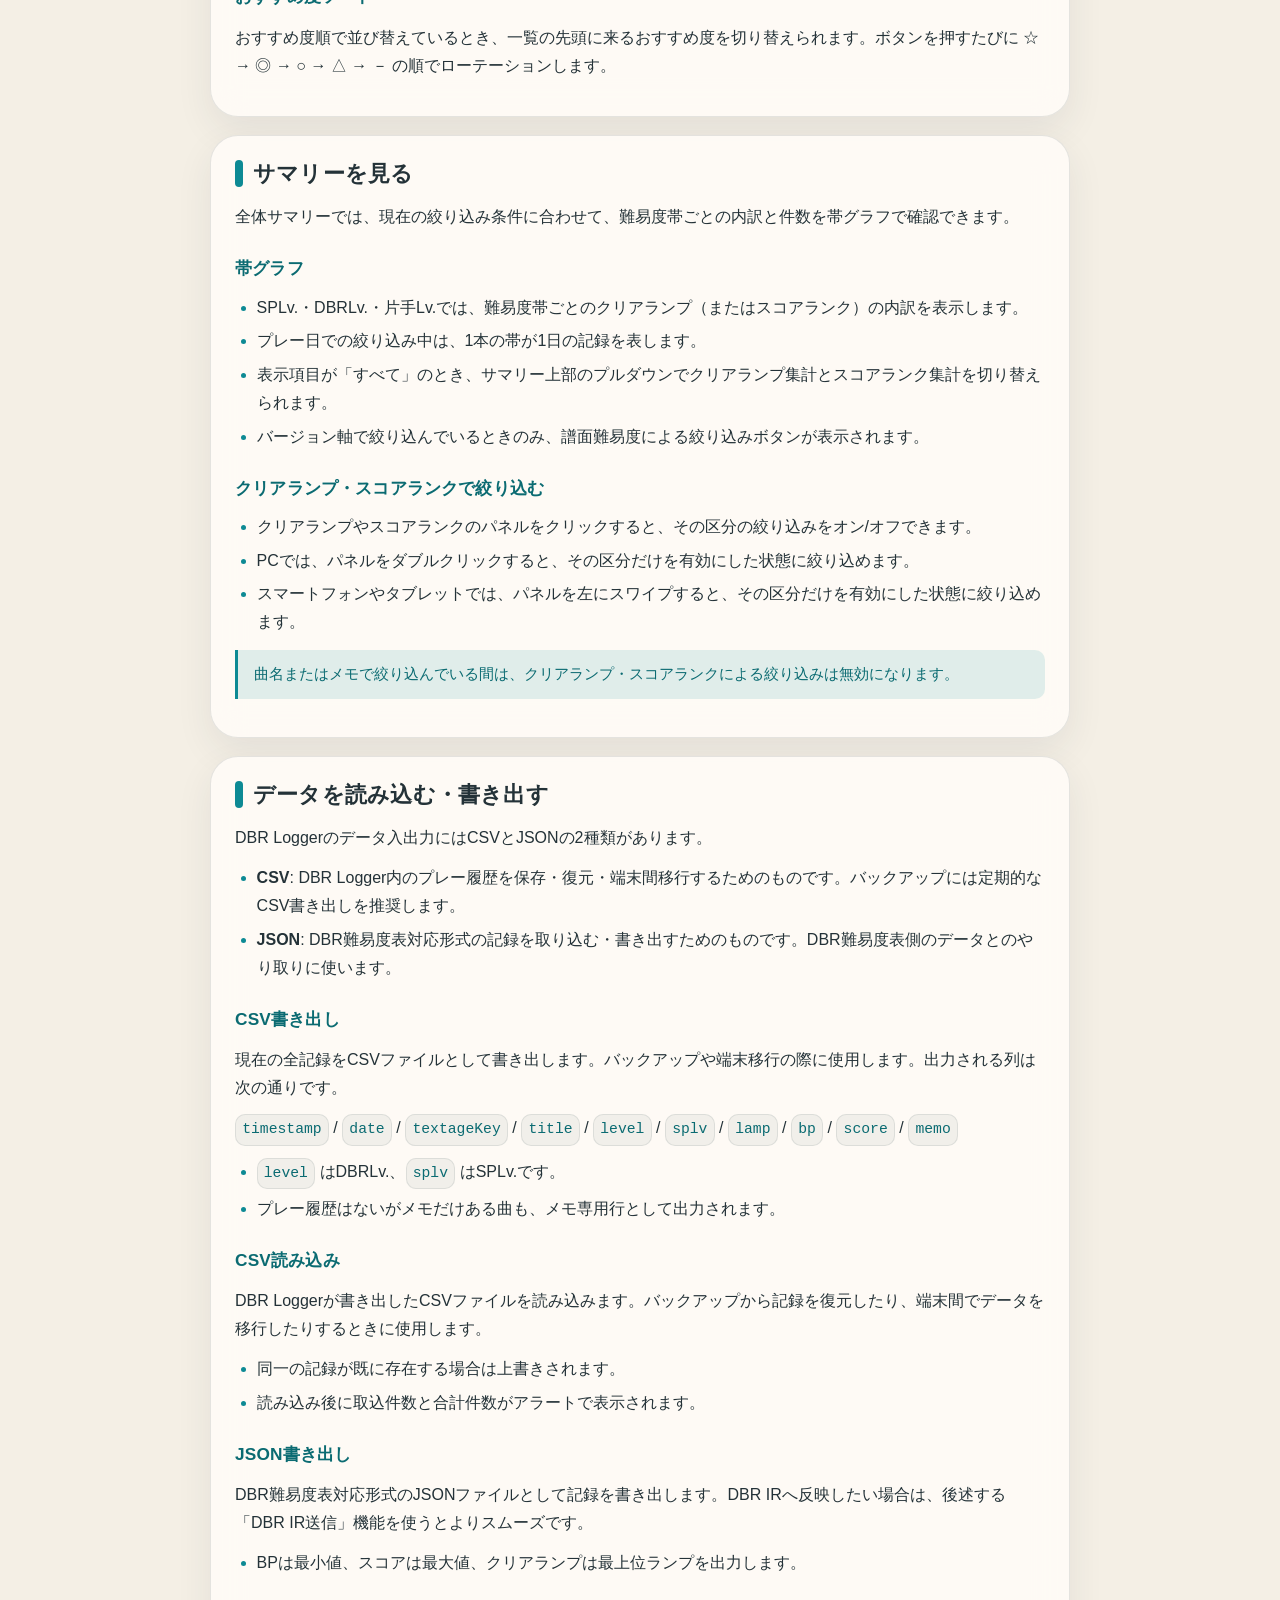
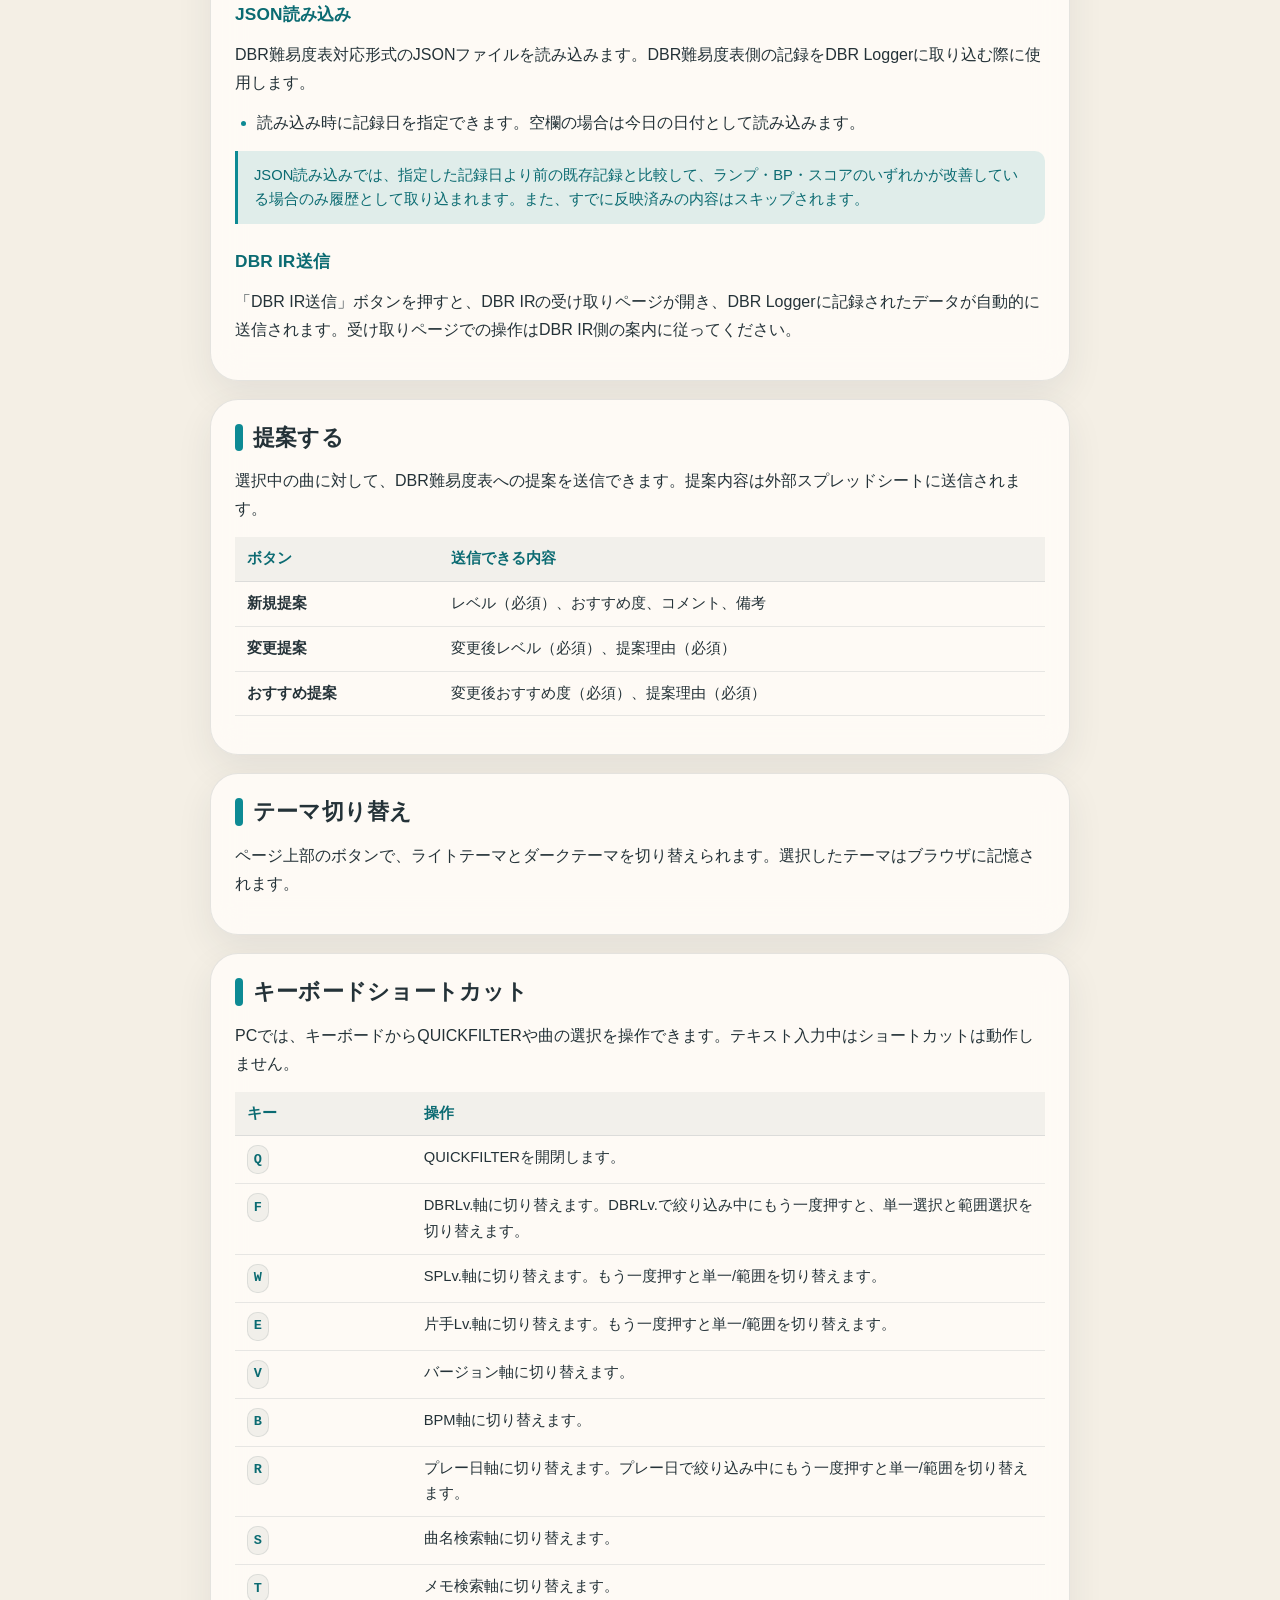
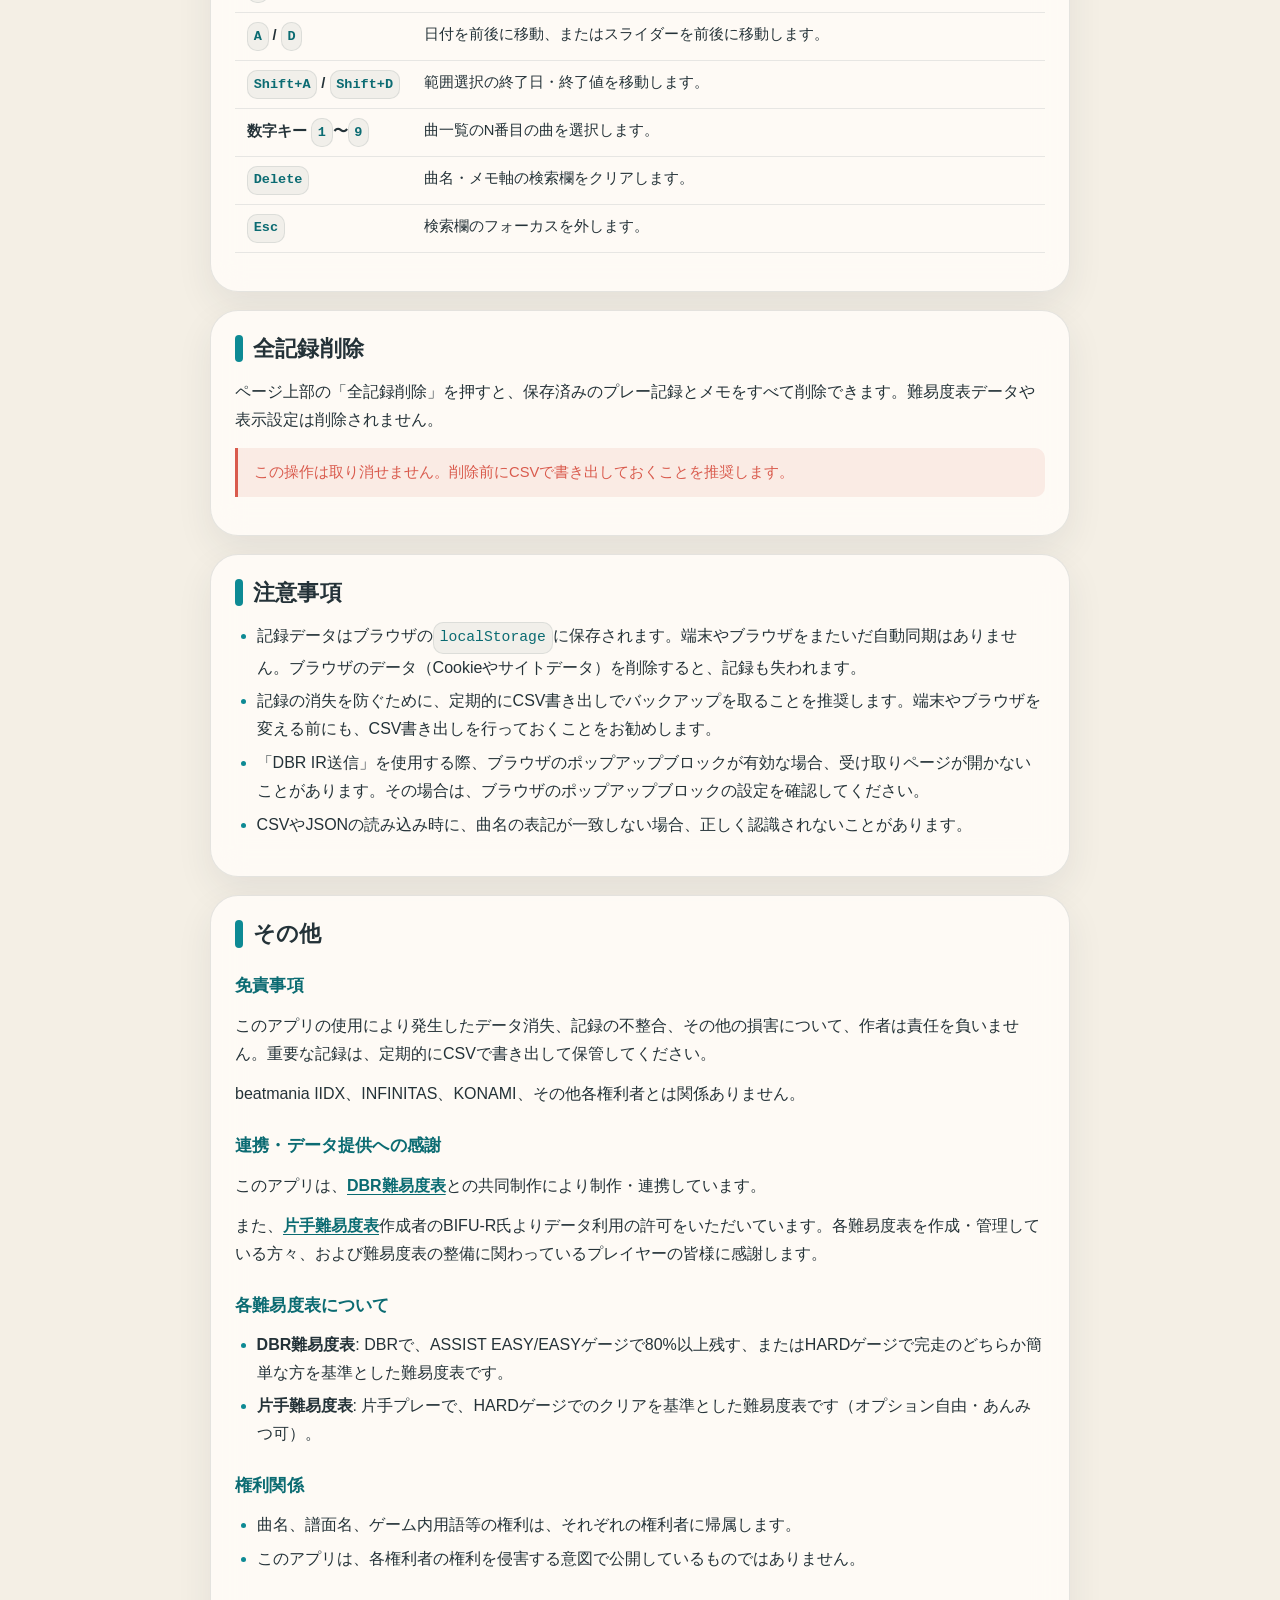
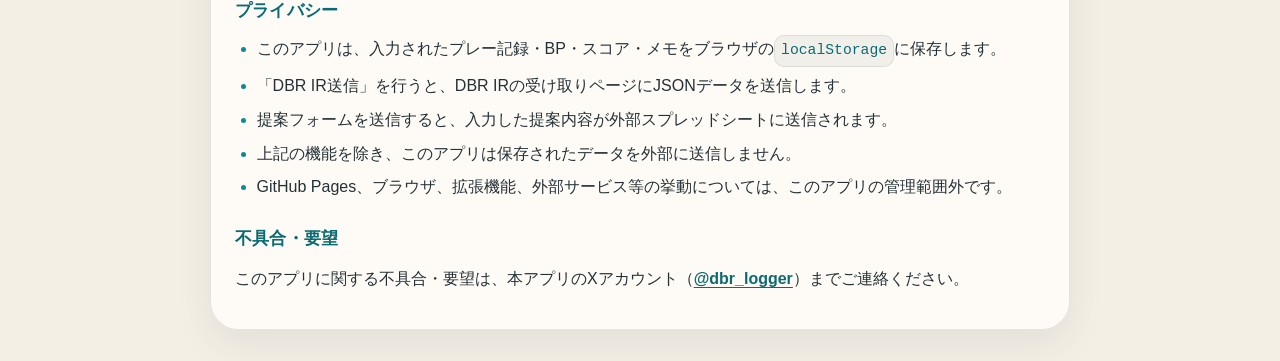
==== commit c8e1739a: "マニュアル調整" ====
--- a/manual.html
+++ b/manual.html
@@ -19,7 +19,7 @@
       <!-- ============================================================ -->
       <section>
         <h2>このアプリについて</h2>
-        <p class="manual-lead">DBR進捗管理（DBR Logger）は、<a href="https://dbr-difficulty.github.io/index.html" target="_blank" rel="noopener">DBR難易度表</a>との共同制作により制作された、beatmania IIDXの「DBR専用」プレー記録管理アプリです。</p>
+        <p class="manual-lead">DBR進捗管理（DBR Logger）は、<a href="https://dbr-difficulty.github.io/index.html" target="_blank" rel="noopener">DBR難易度表</a>との共同制作により開発された、beatmania IIDXの「DBR専用」プレー記録管理アプリです。</p>
         <p>DBR難易度表に掲載されている曲データを基準に、クリアランプ・BP・スコアをまとめて管理できます。</p>
         <div class="manual-tip">
           <strong>データの保存先について</strong><br>
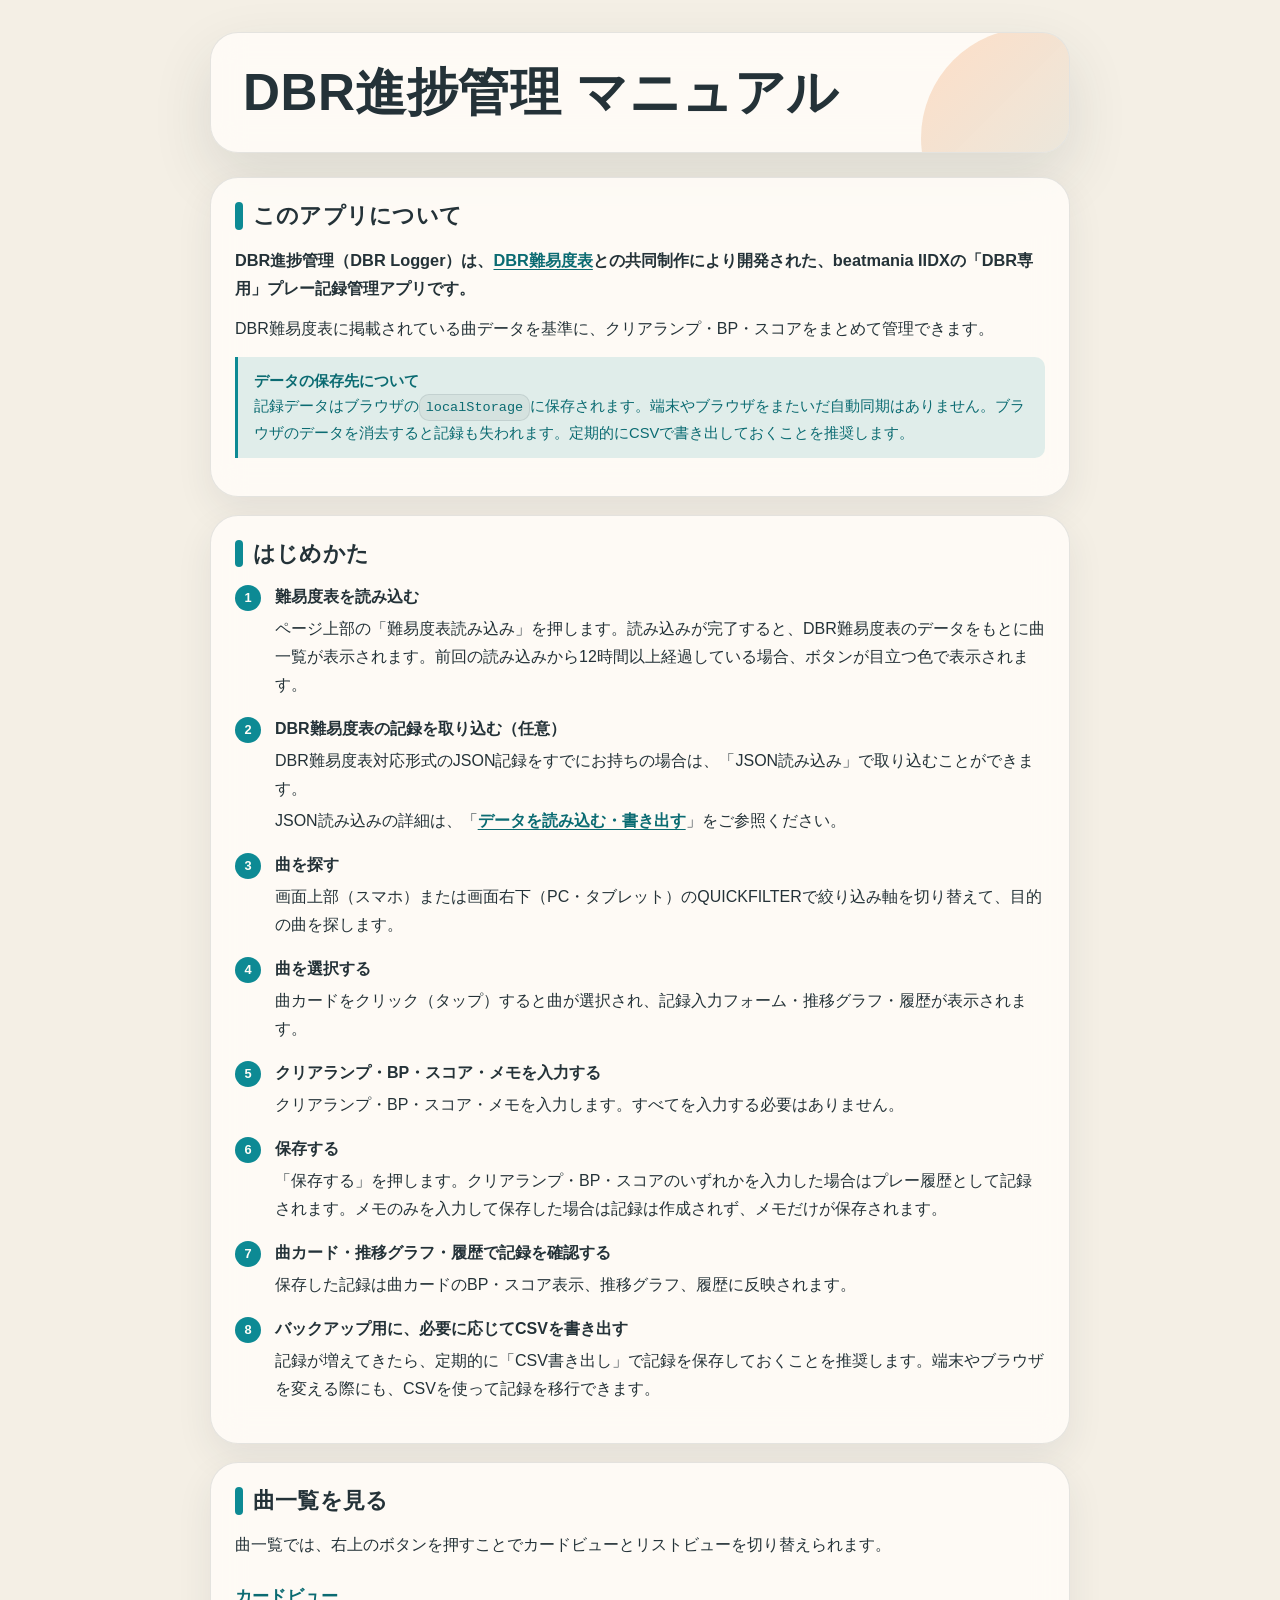
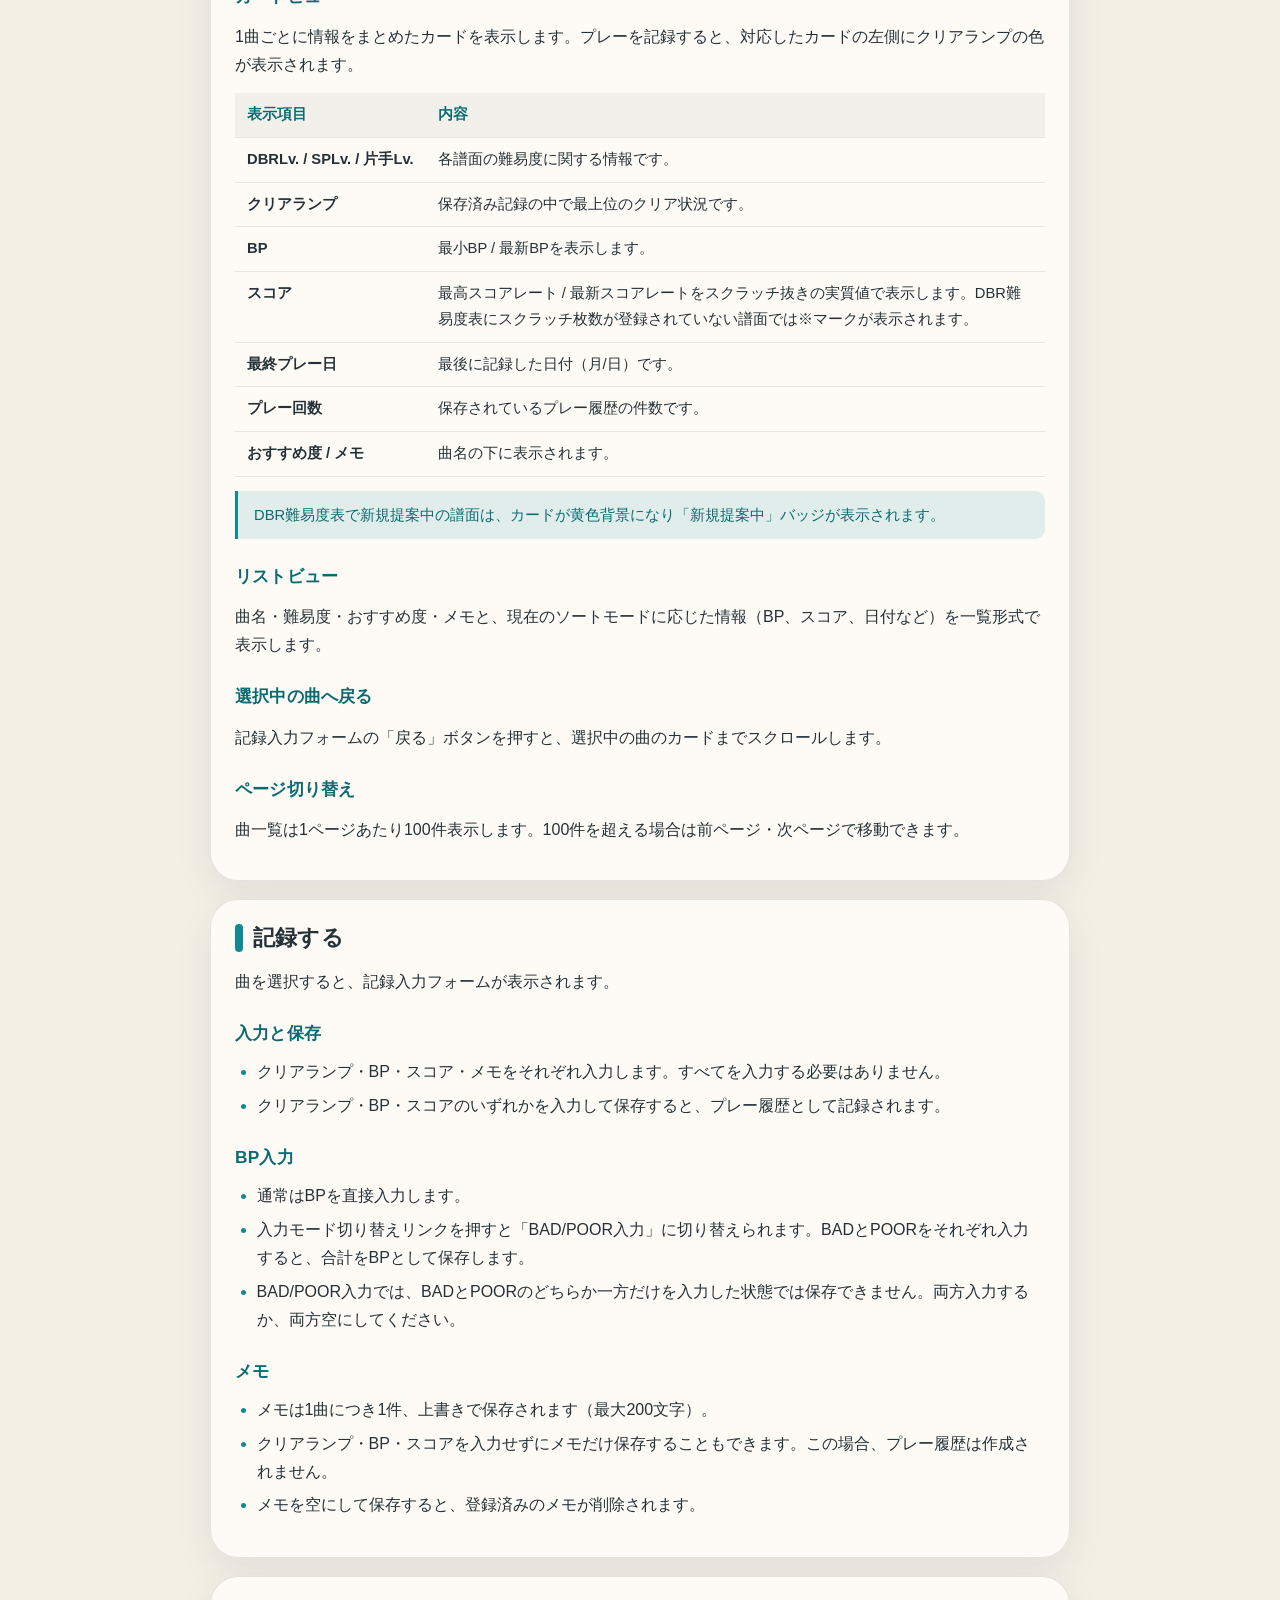
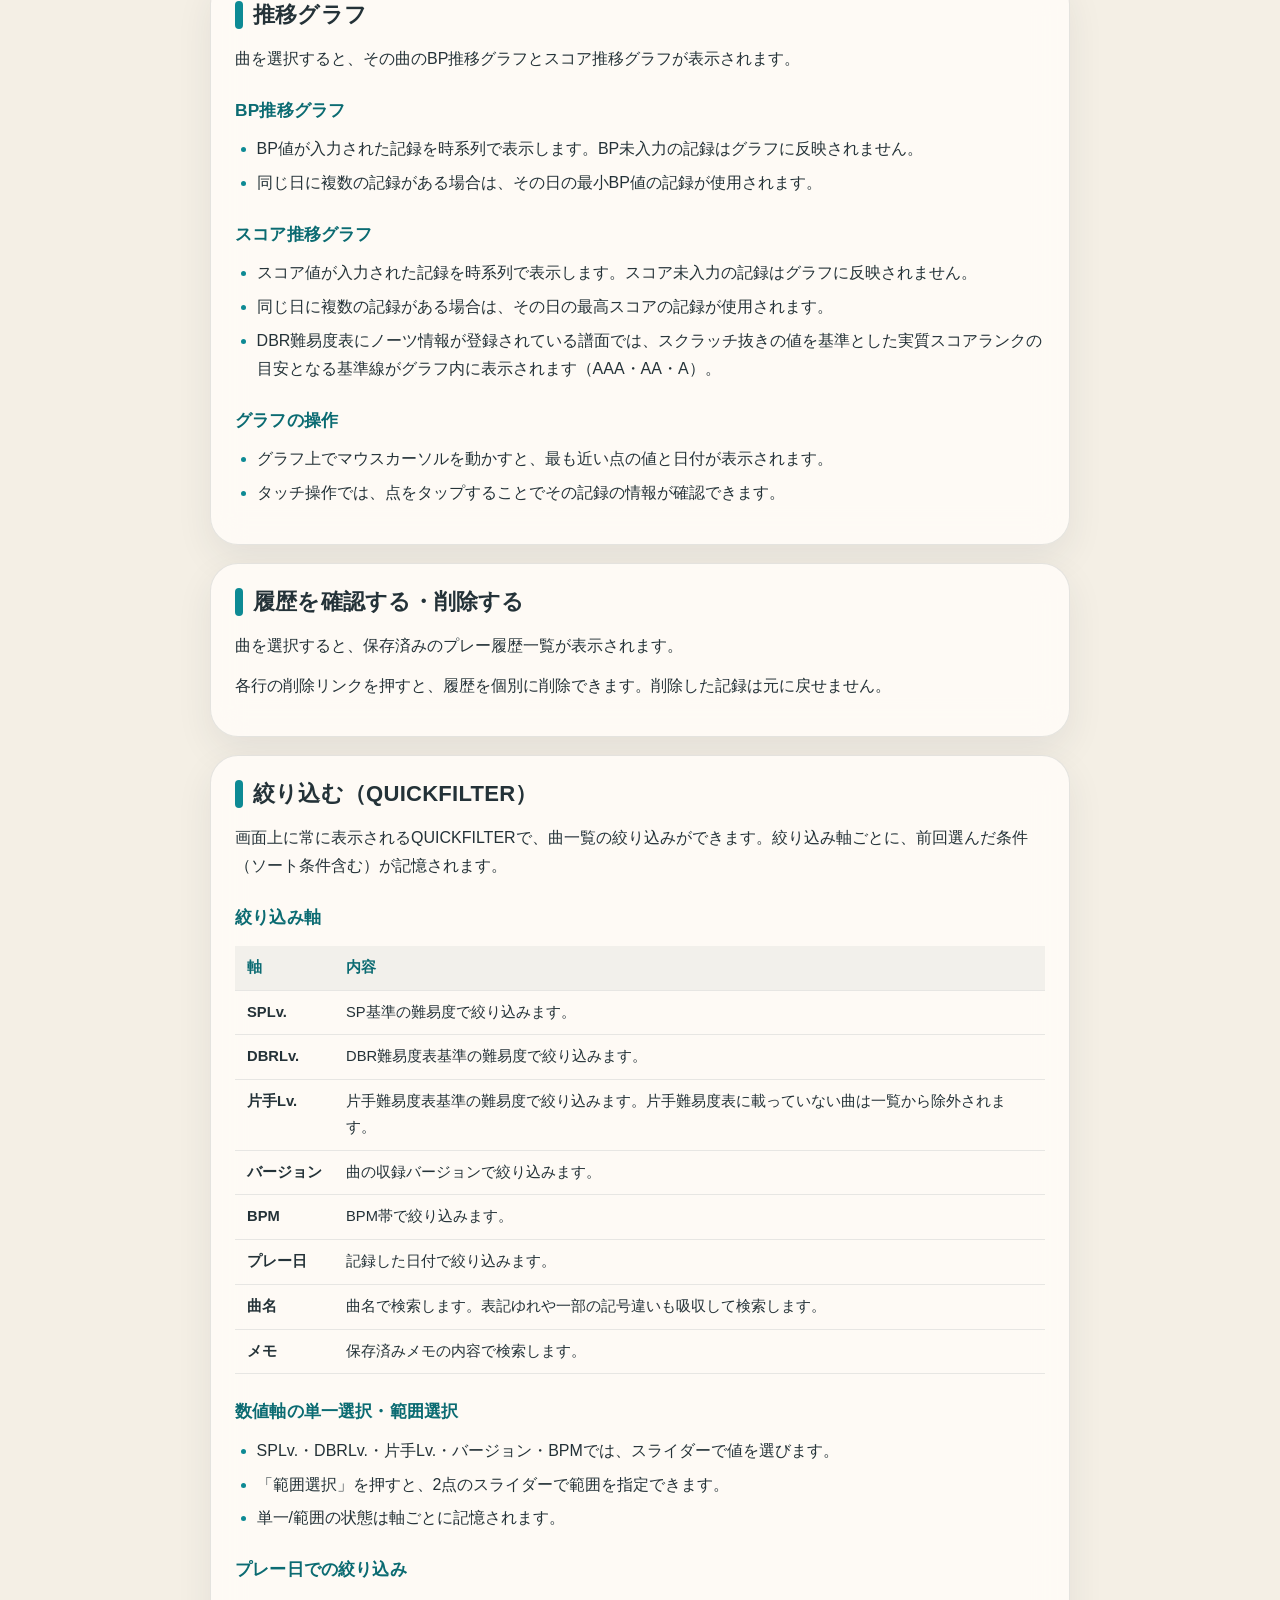
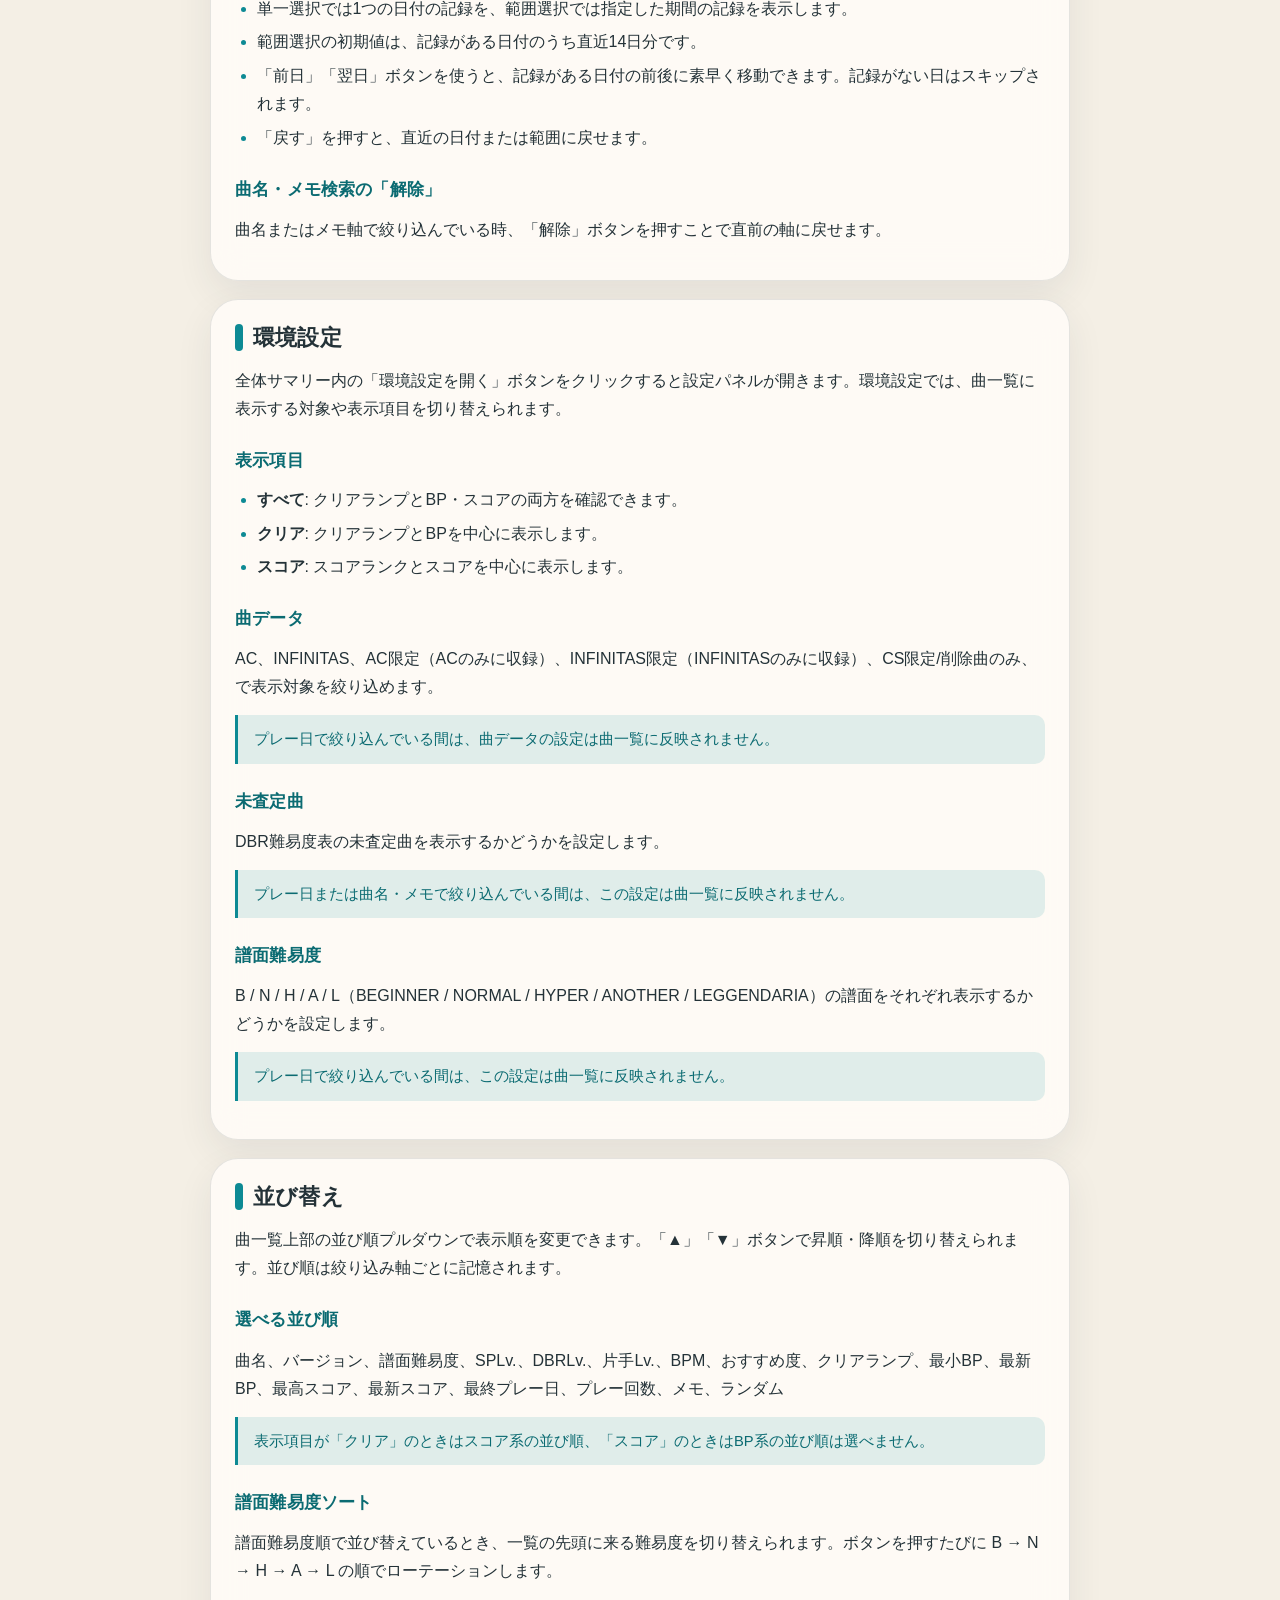
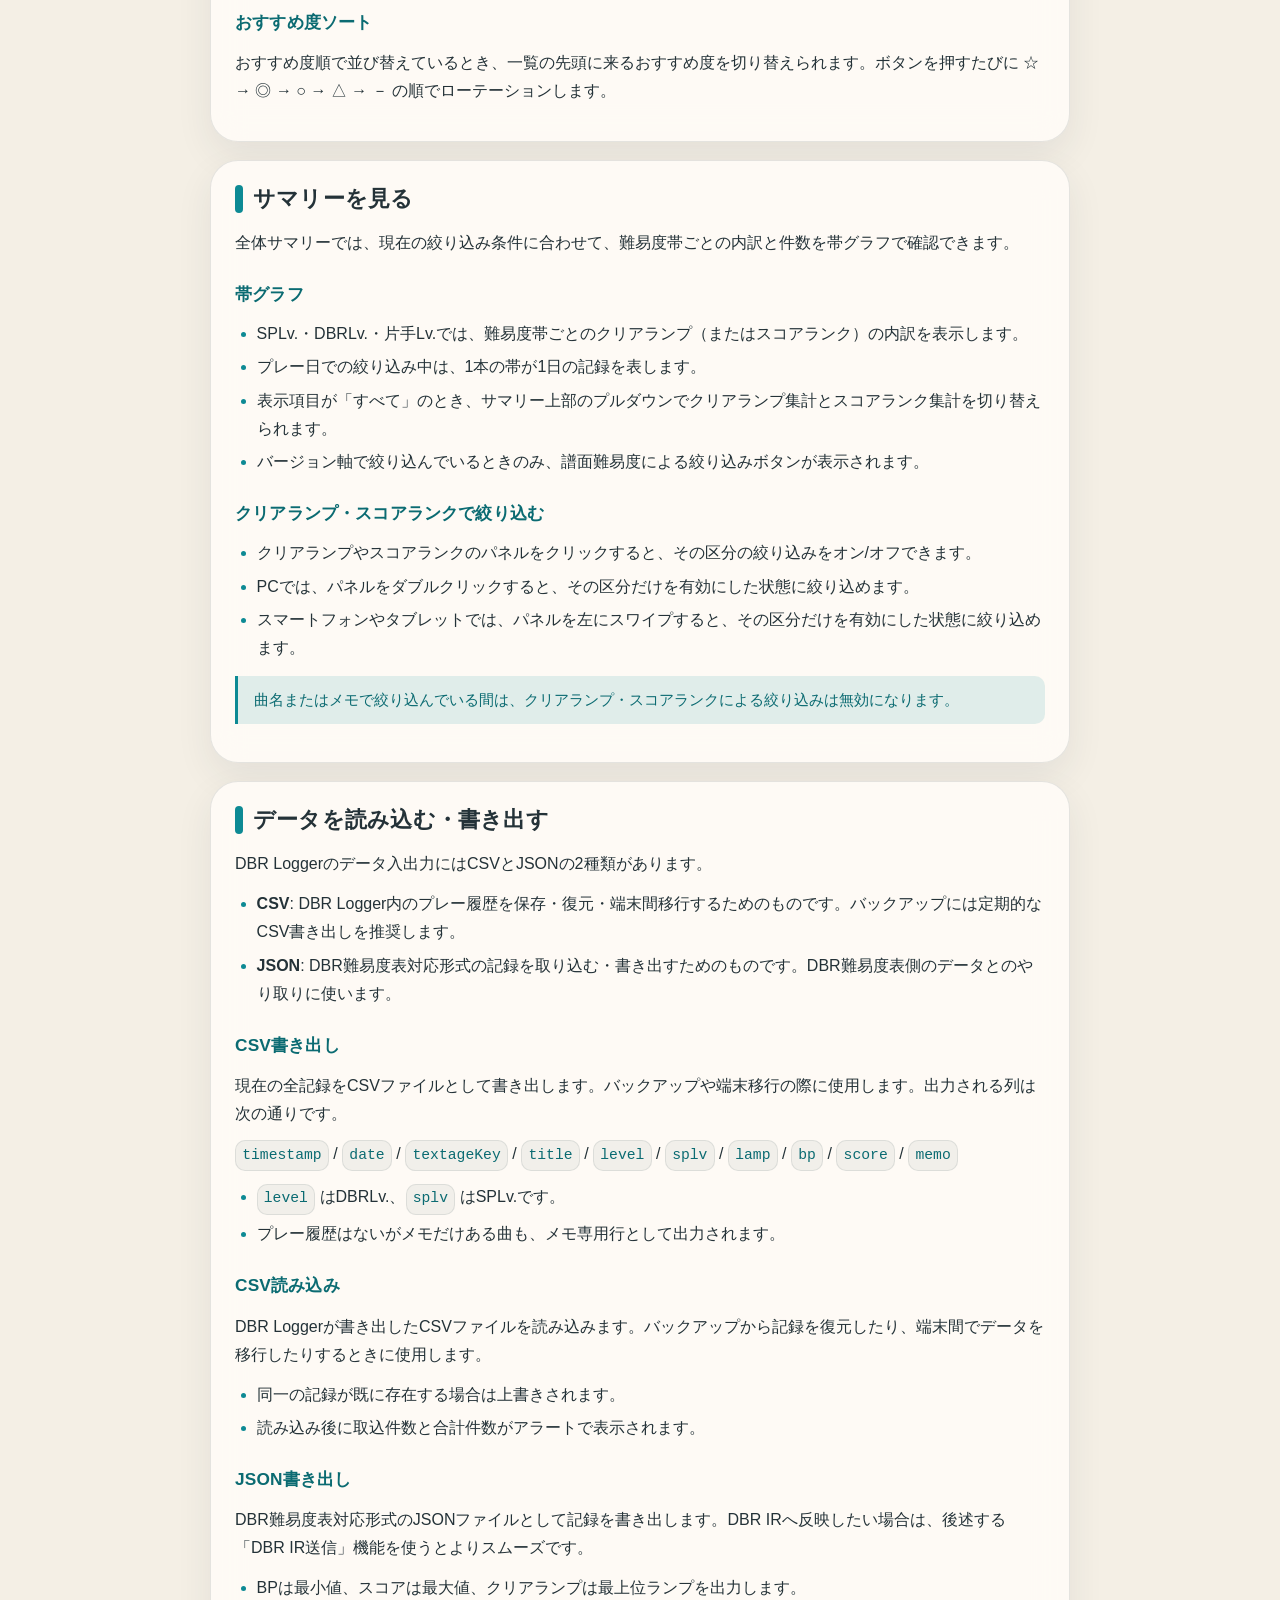
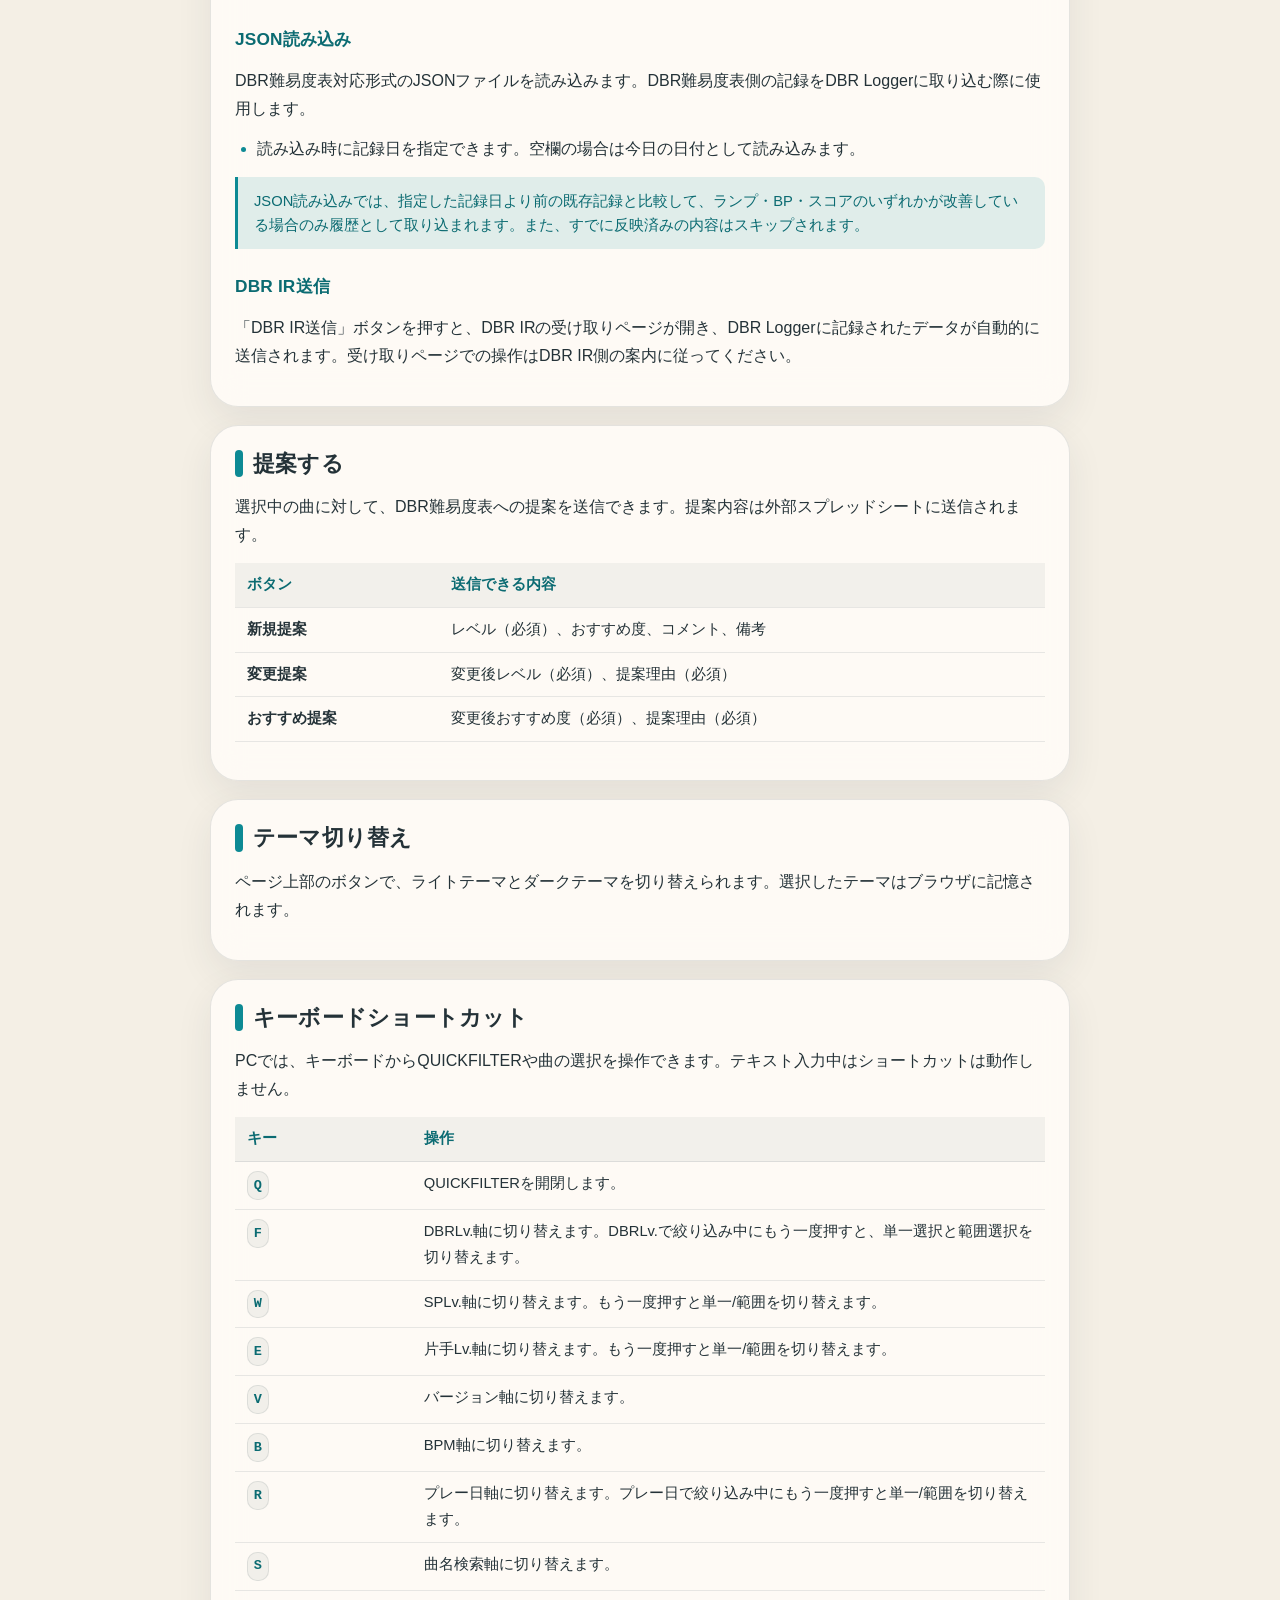
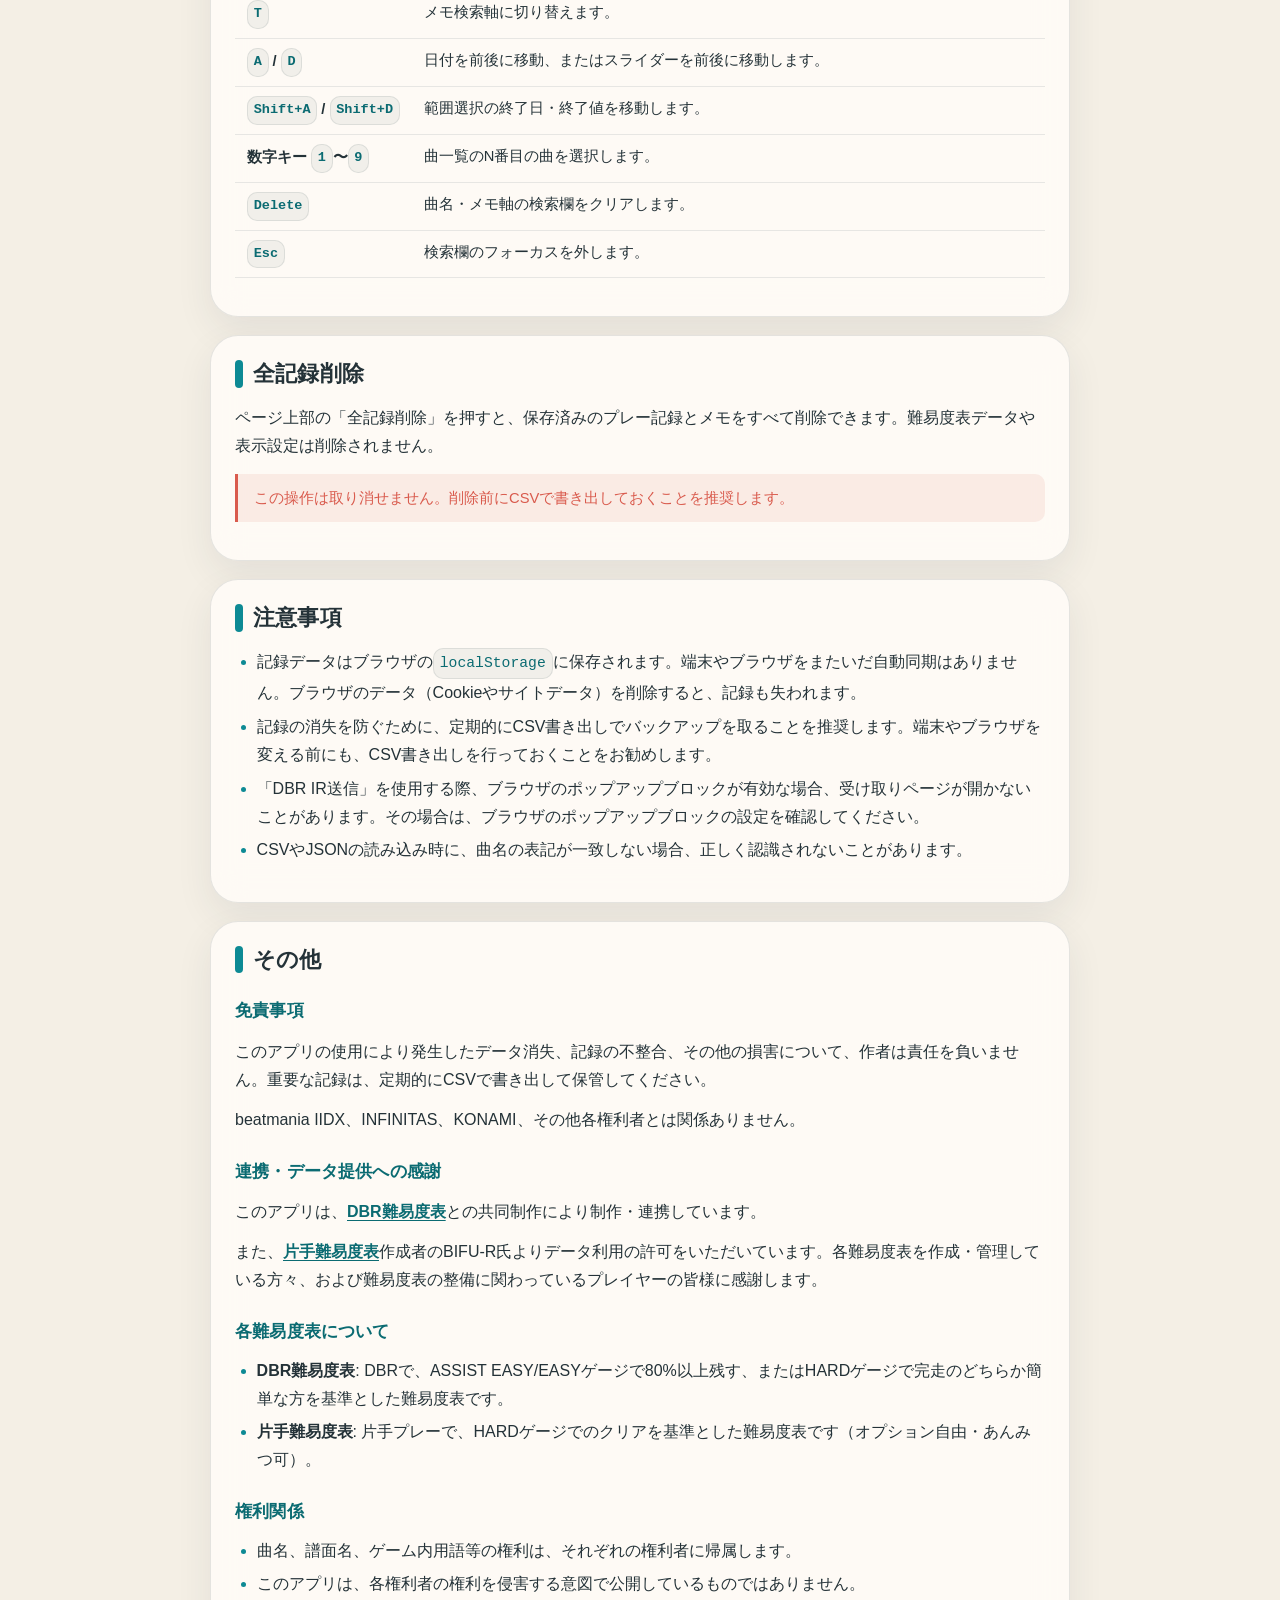
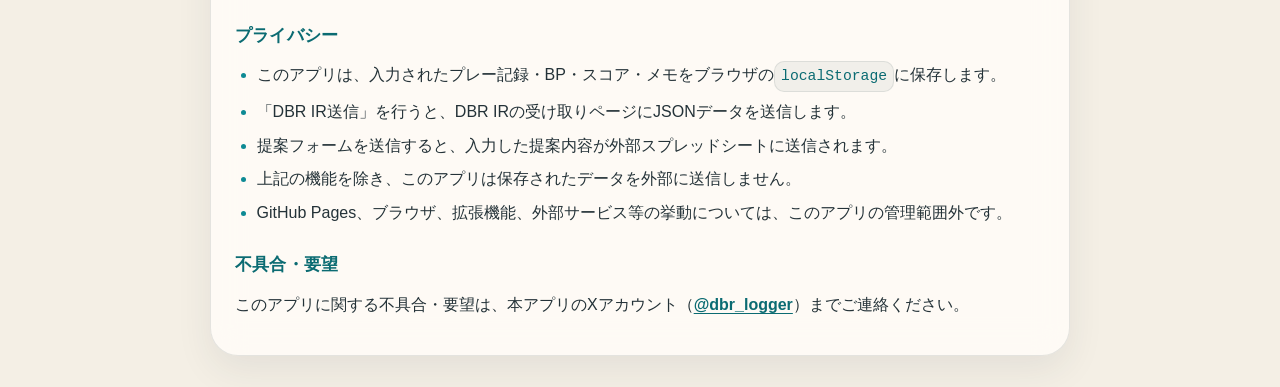
==== commit 7fd8e7bb: "マニュアル調整" ====
--- a/manual.html
+++ b/manual.html
@@ -102,7 +102,7 @@
             <tr><td>DBRLv. / SPLv. / 片手Lv.</td><td>各譜面の難易度に関する情報です。</td></tr>
             <tr><td>クリアランプ</td><td>保存済み記録の中で最上位のクリア状況です。</td></tr>
             <tr><td>BP</td><td>最小BP / 最新BPを表示します。</td></tr>
-            <tr><td>スコア</td><td>最高スコアレート / 最新スコアレートをスクラッチ抜きの実質値で表示します。</td></tr>
+            <tr><td>スコア</td><td>最高スコアレート / 最新スコアレートをスクラッチ抜きの実質値で表示します。DBR難易度表にスクラッチ枚数が登録されていない譜面では※マークが表示されます。</td></tr>
             <tr><td>最終プレー日</td><td>最後に記録した日付（月/日）です。</td></tr>
             <tr><td>プレー回数</td><td>保存されているプレー履歴の件数です。</td></tr>
             <tr><td>おすすめ度 / メモ</td><td>曲名の下に表示されます。</td></tr>
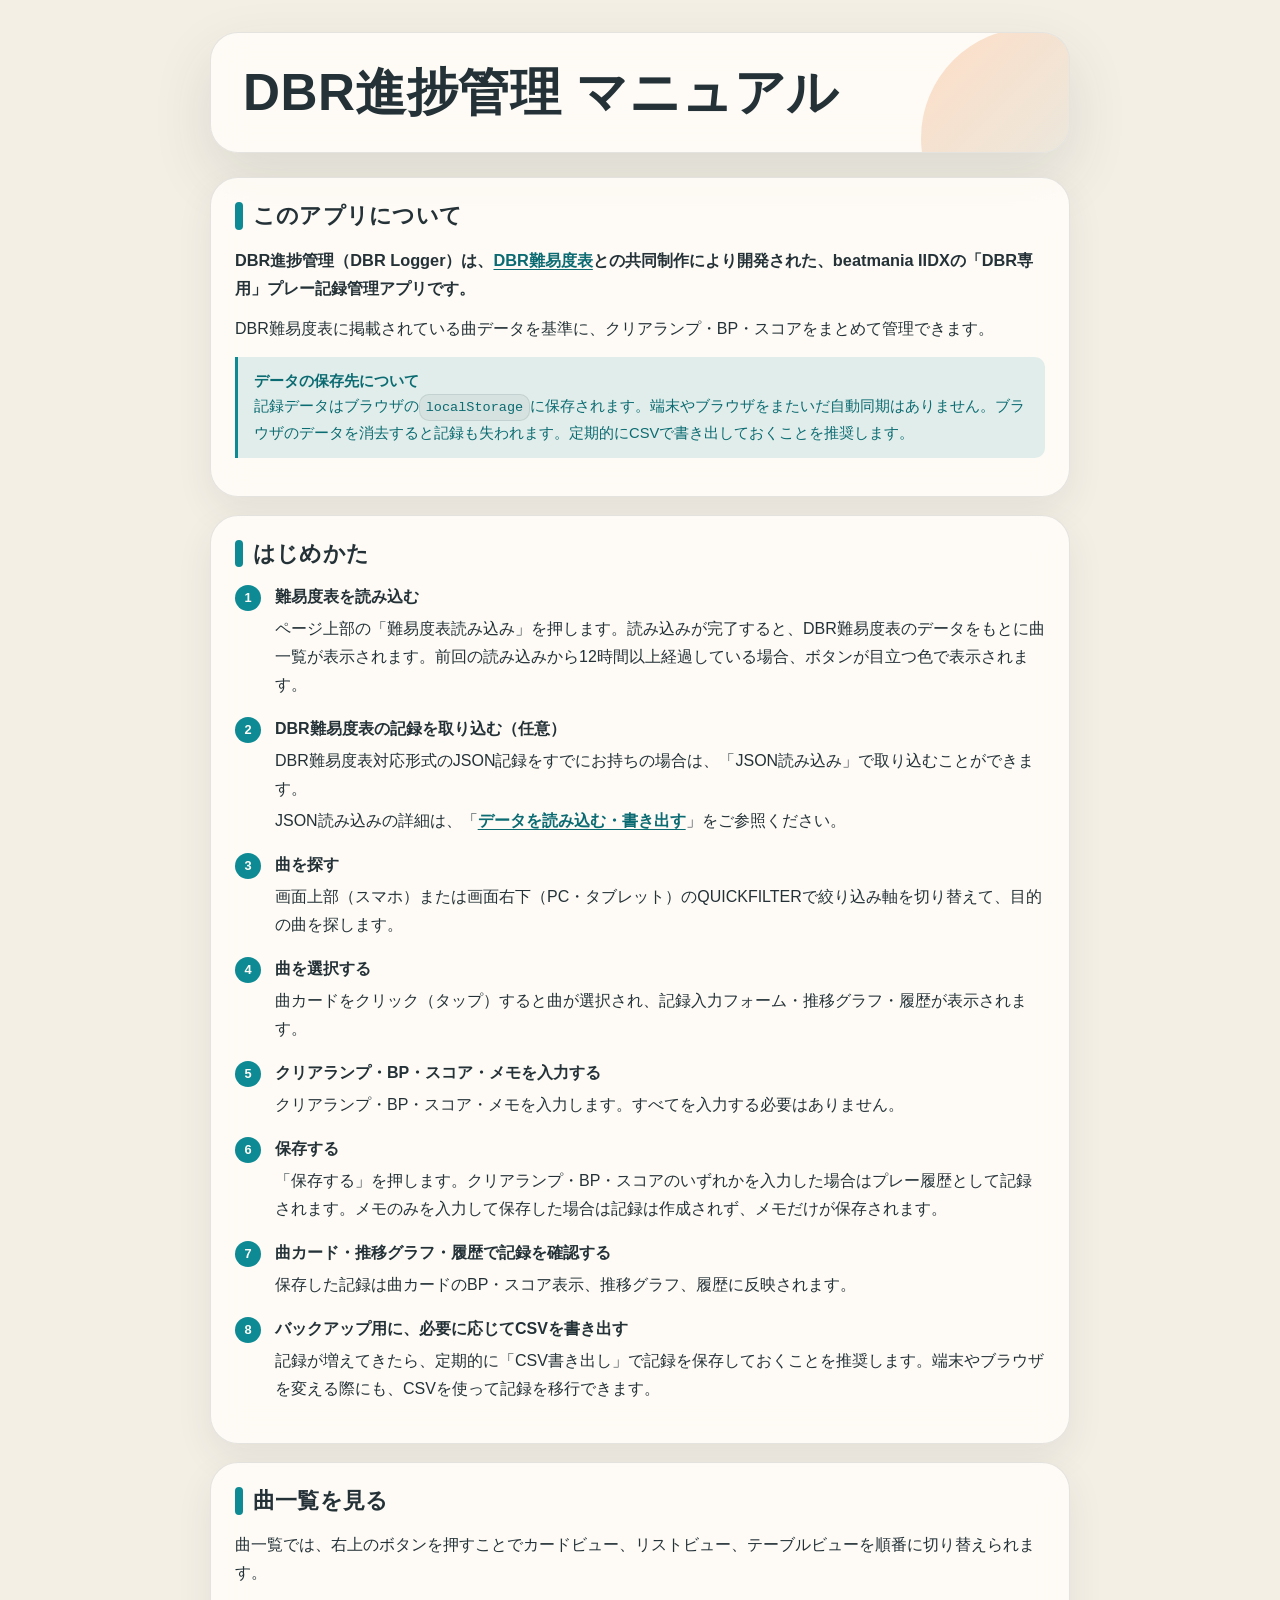
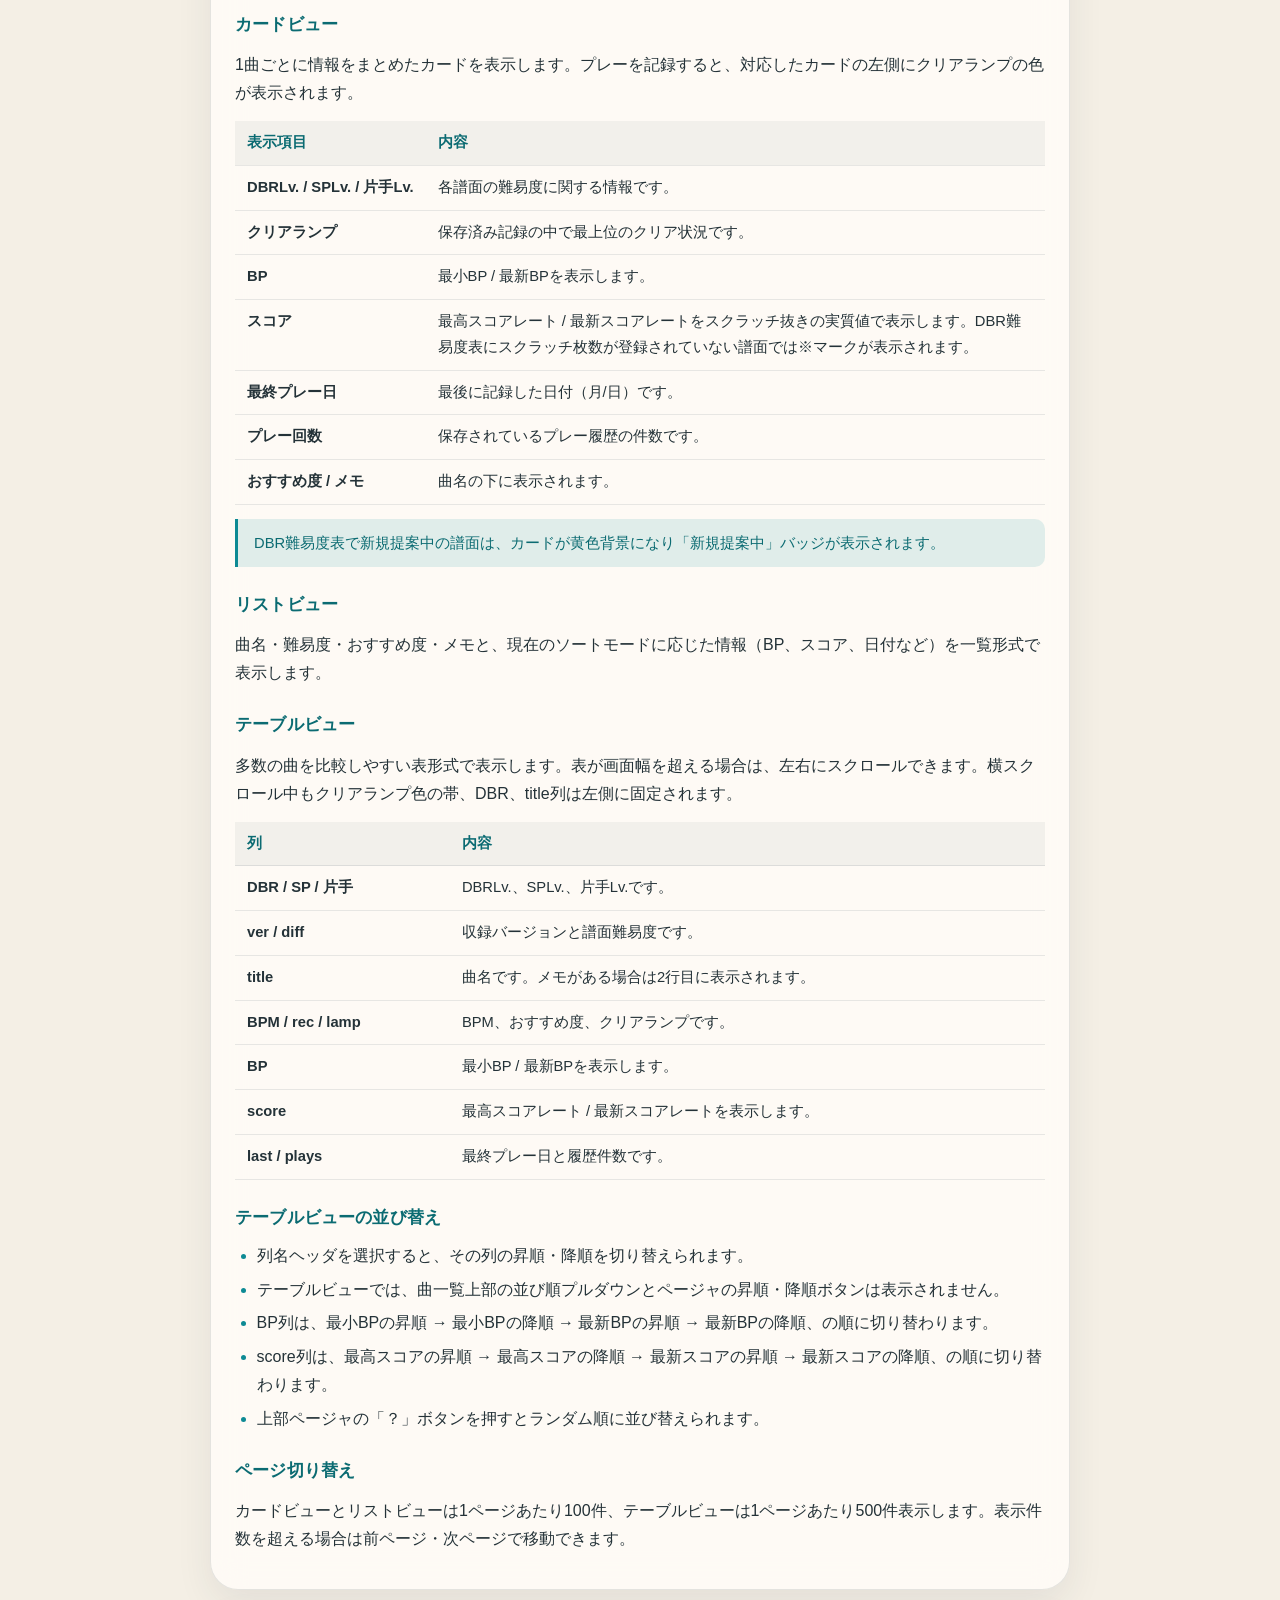
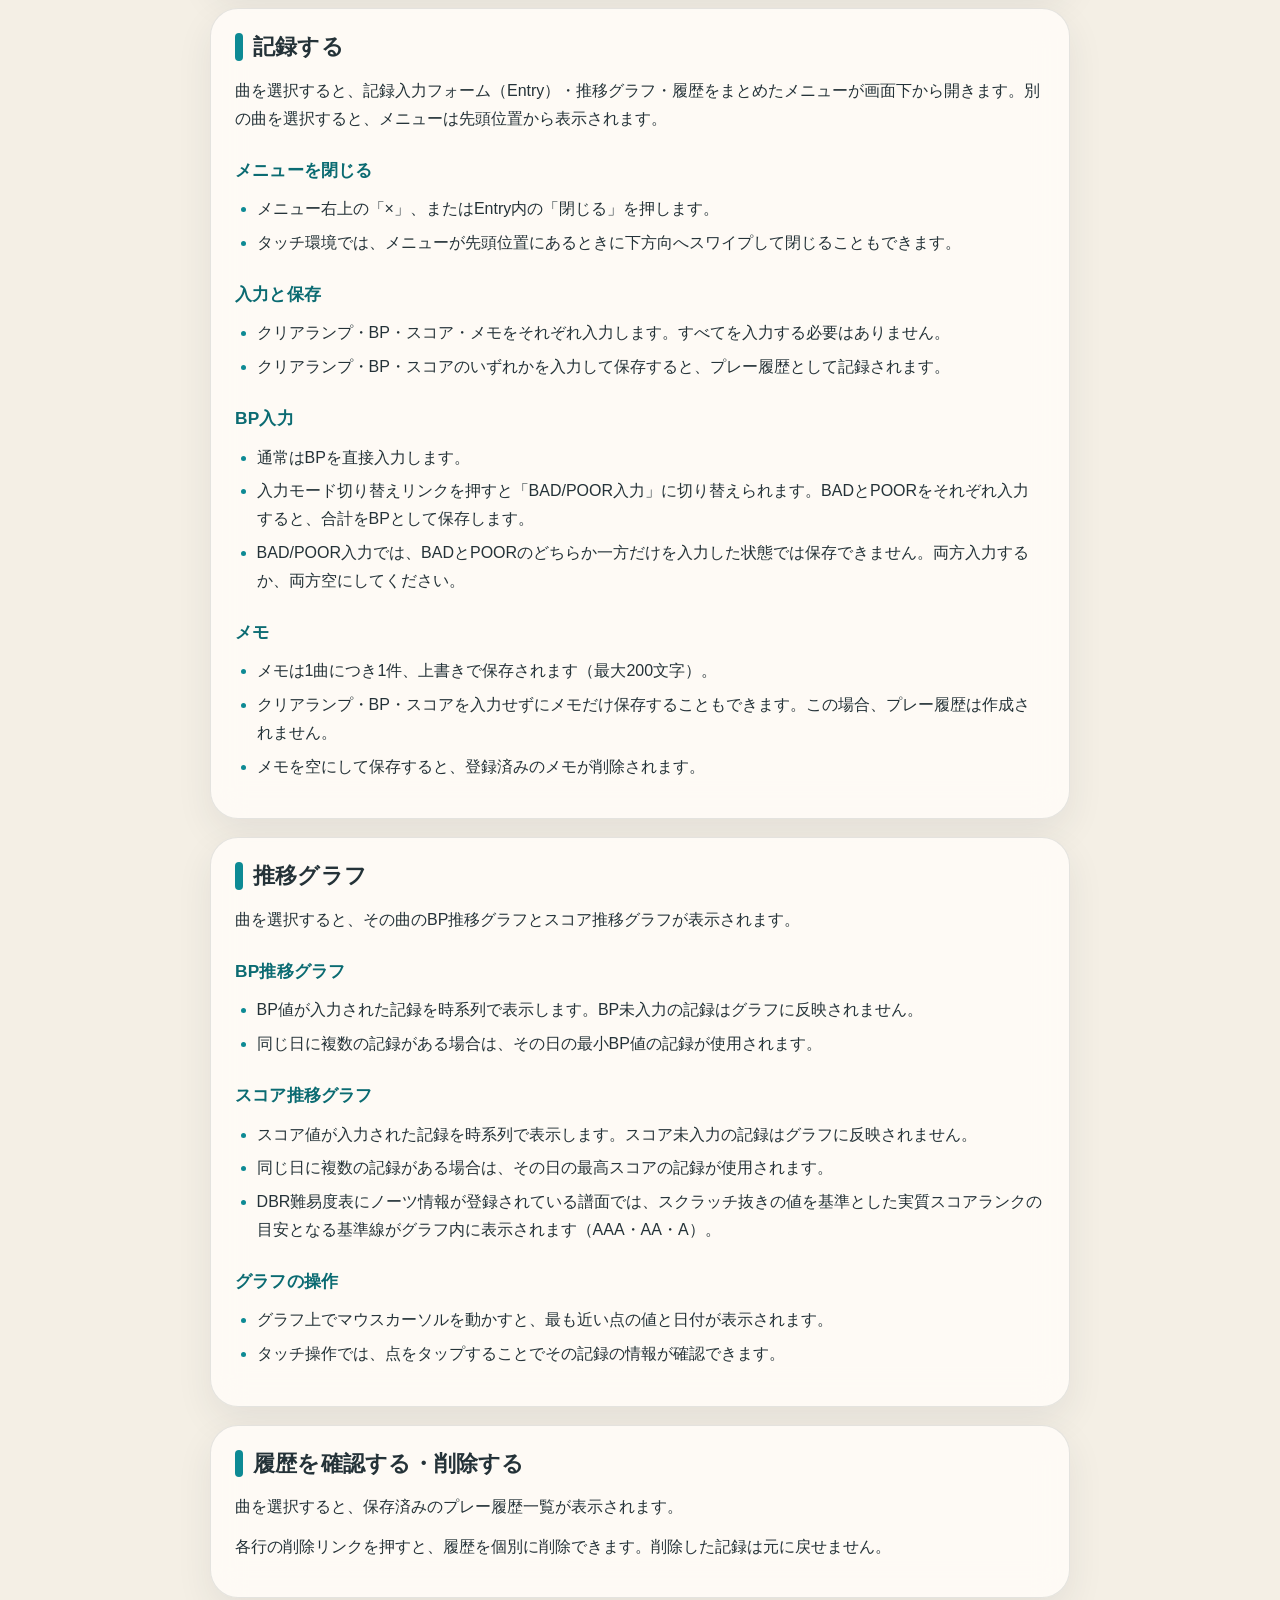
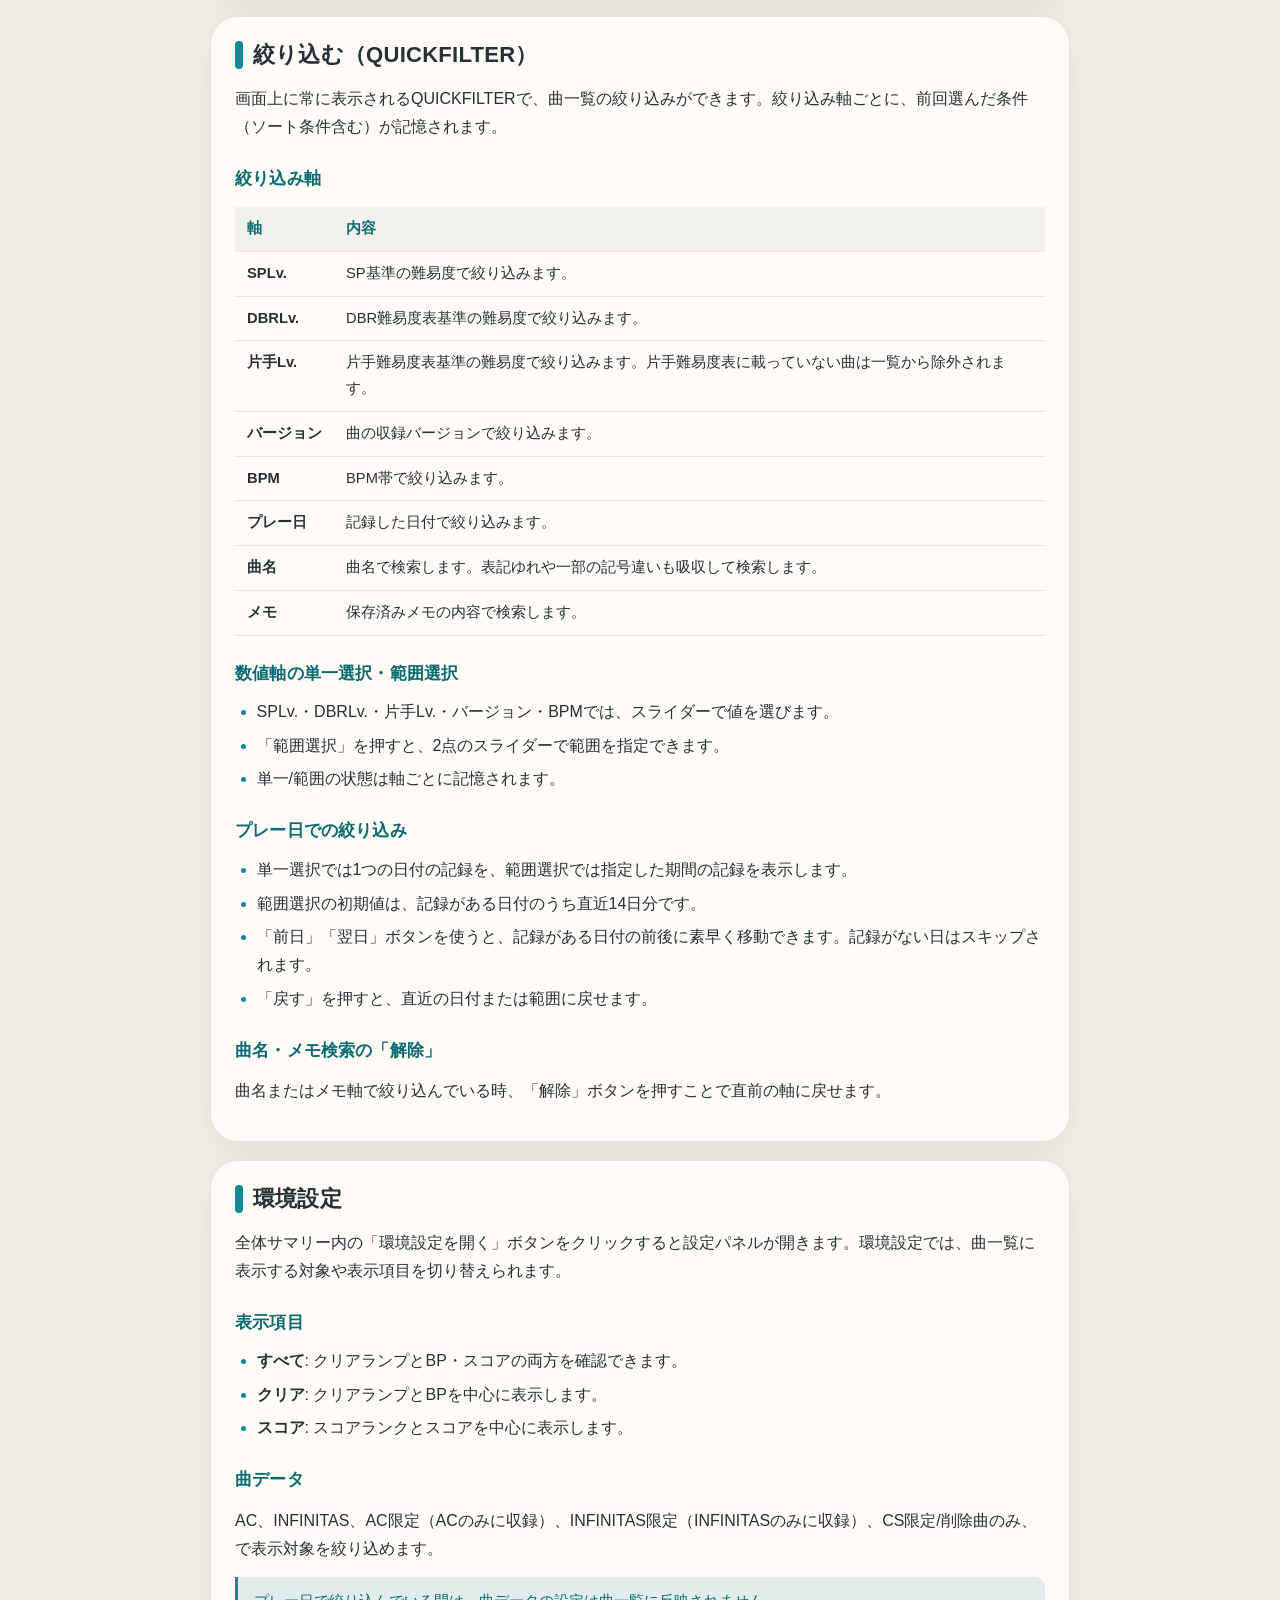
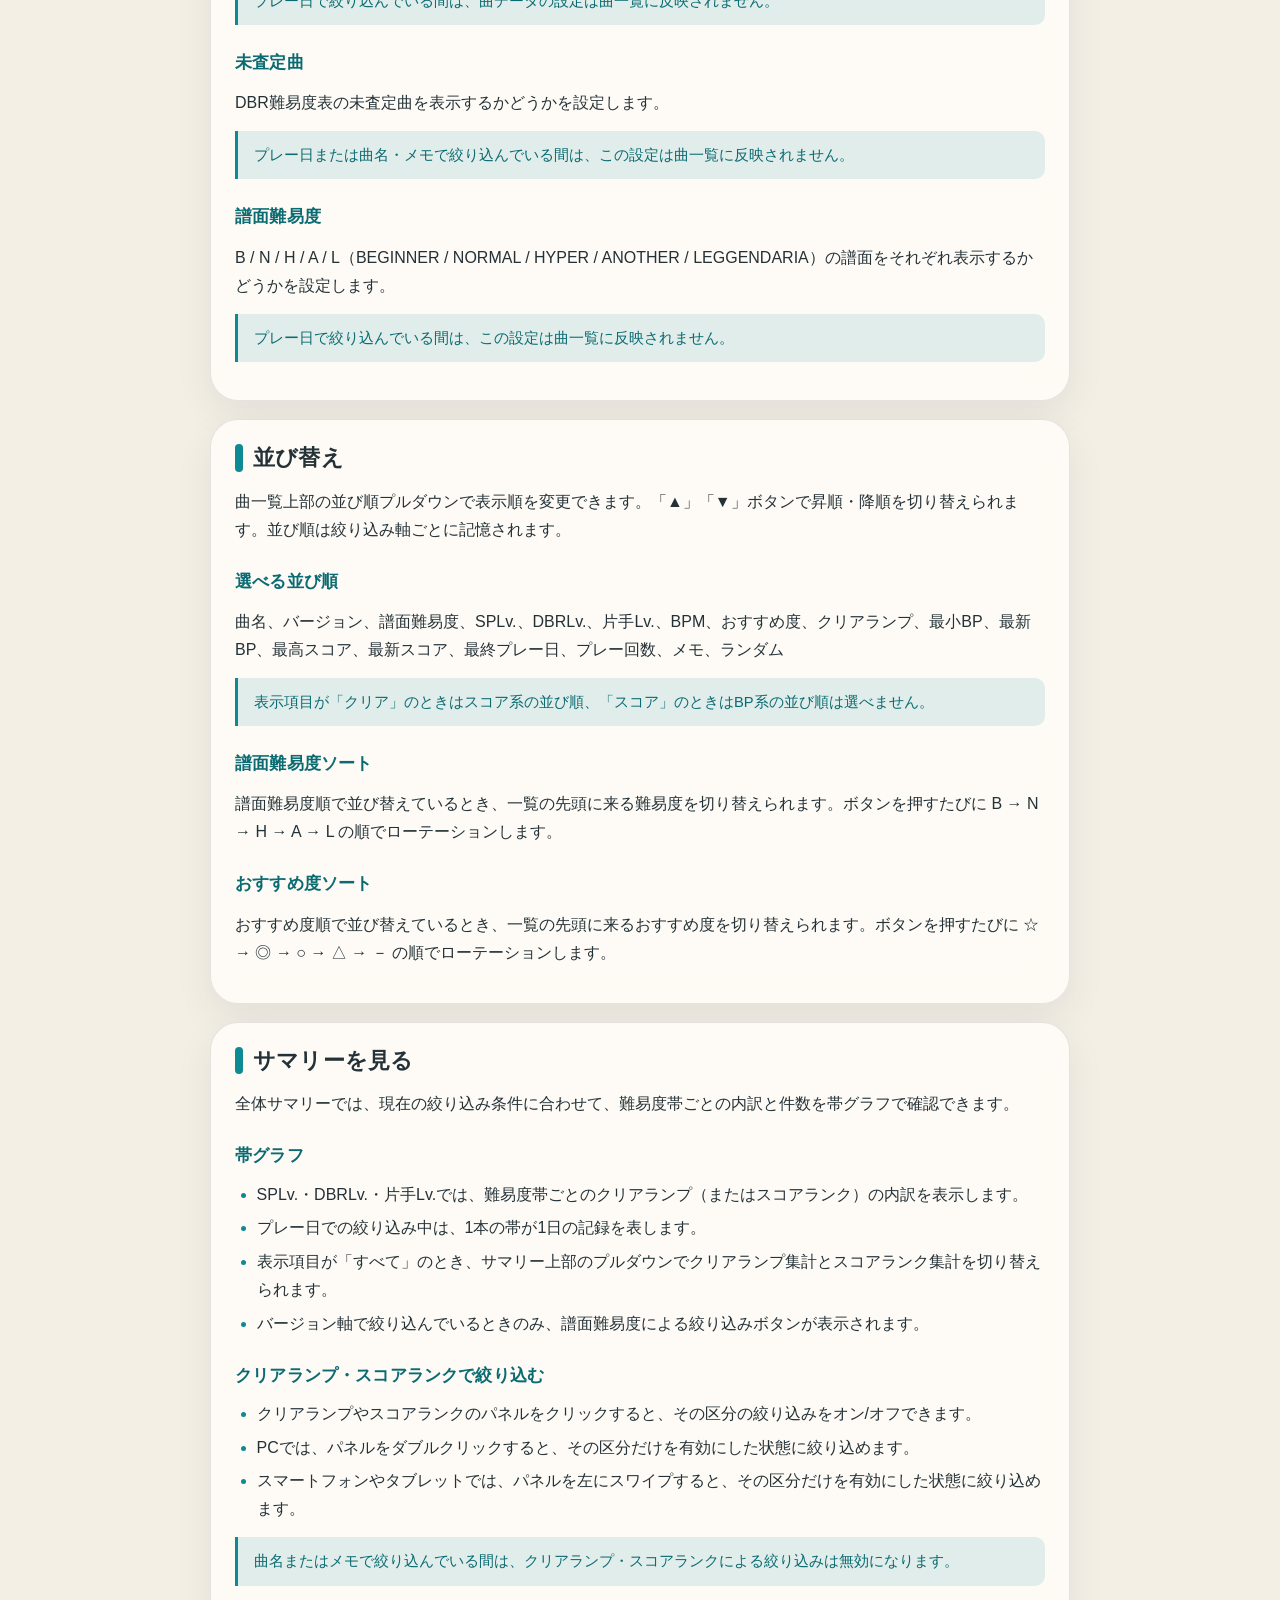
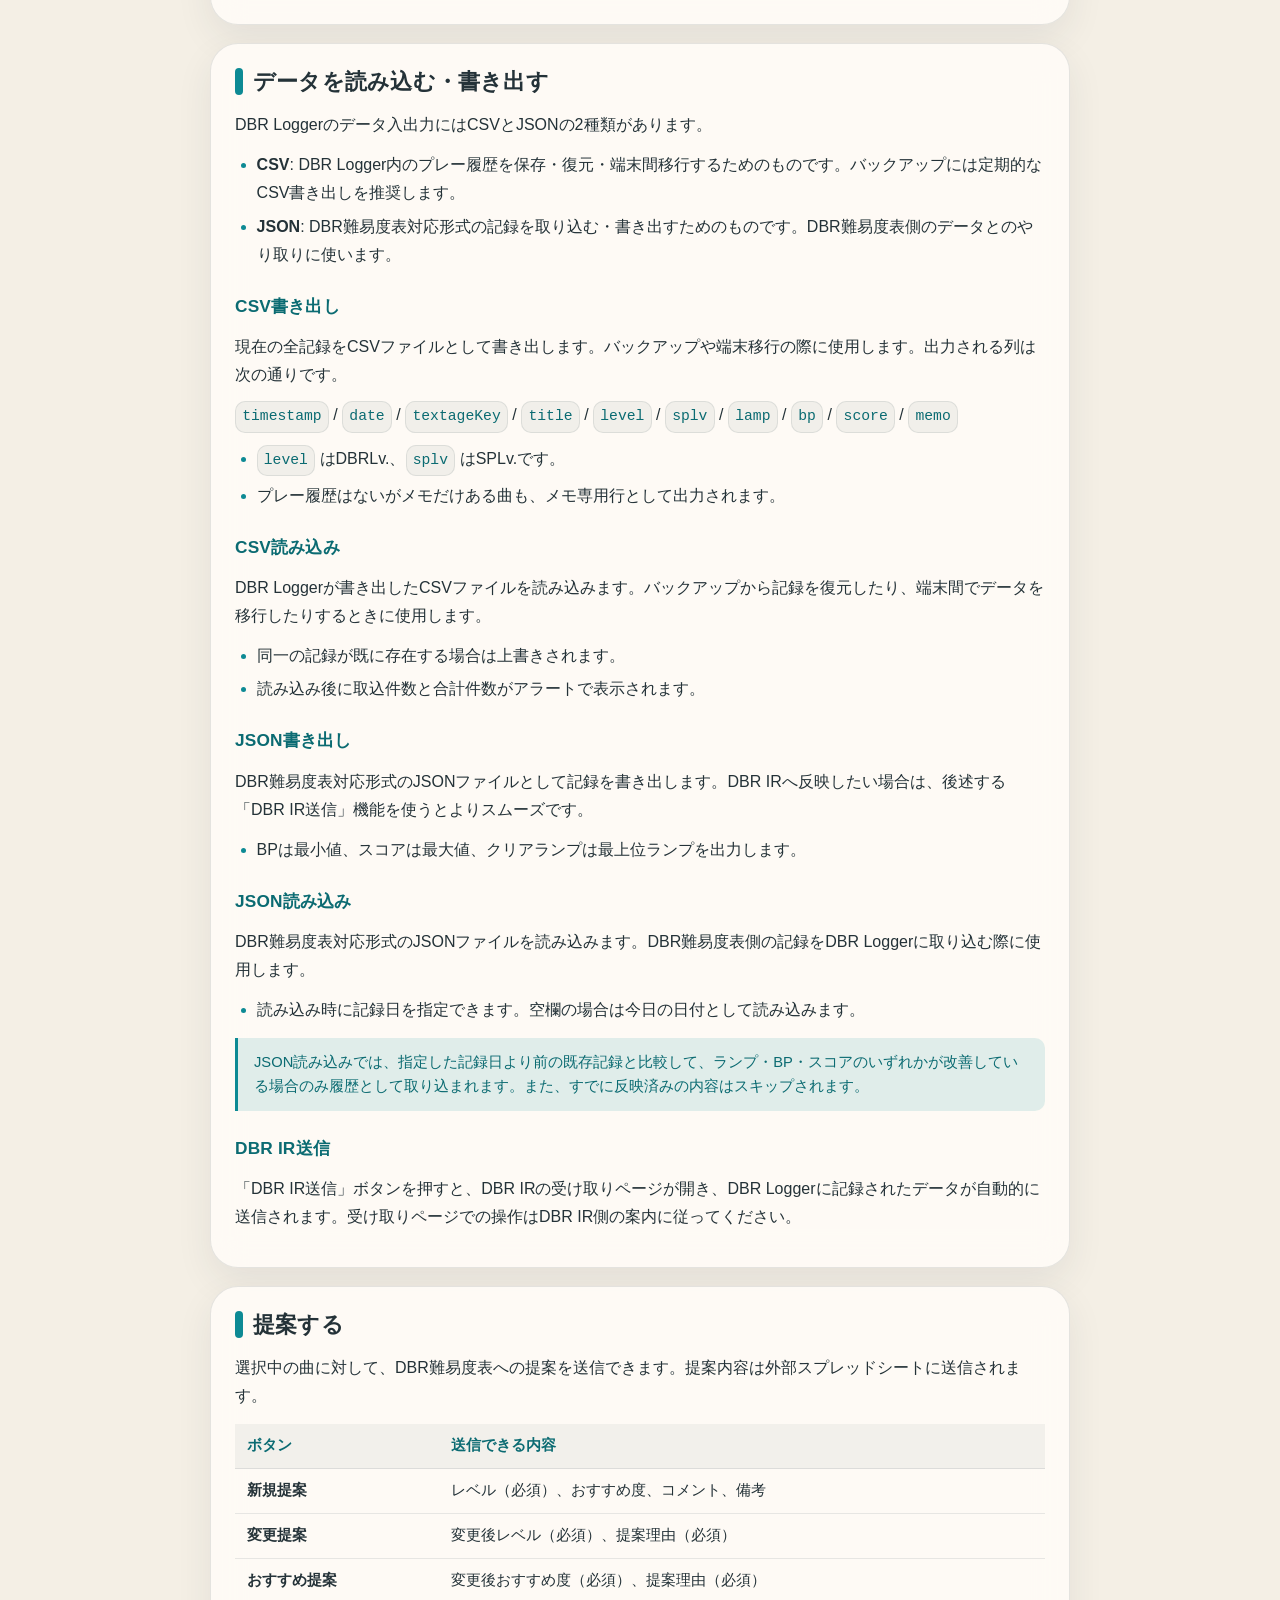
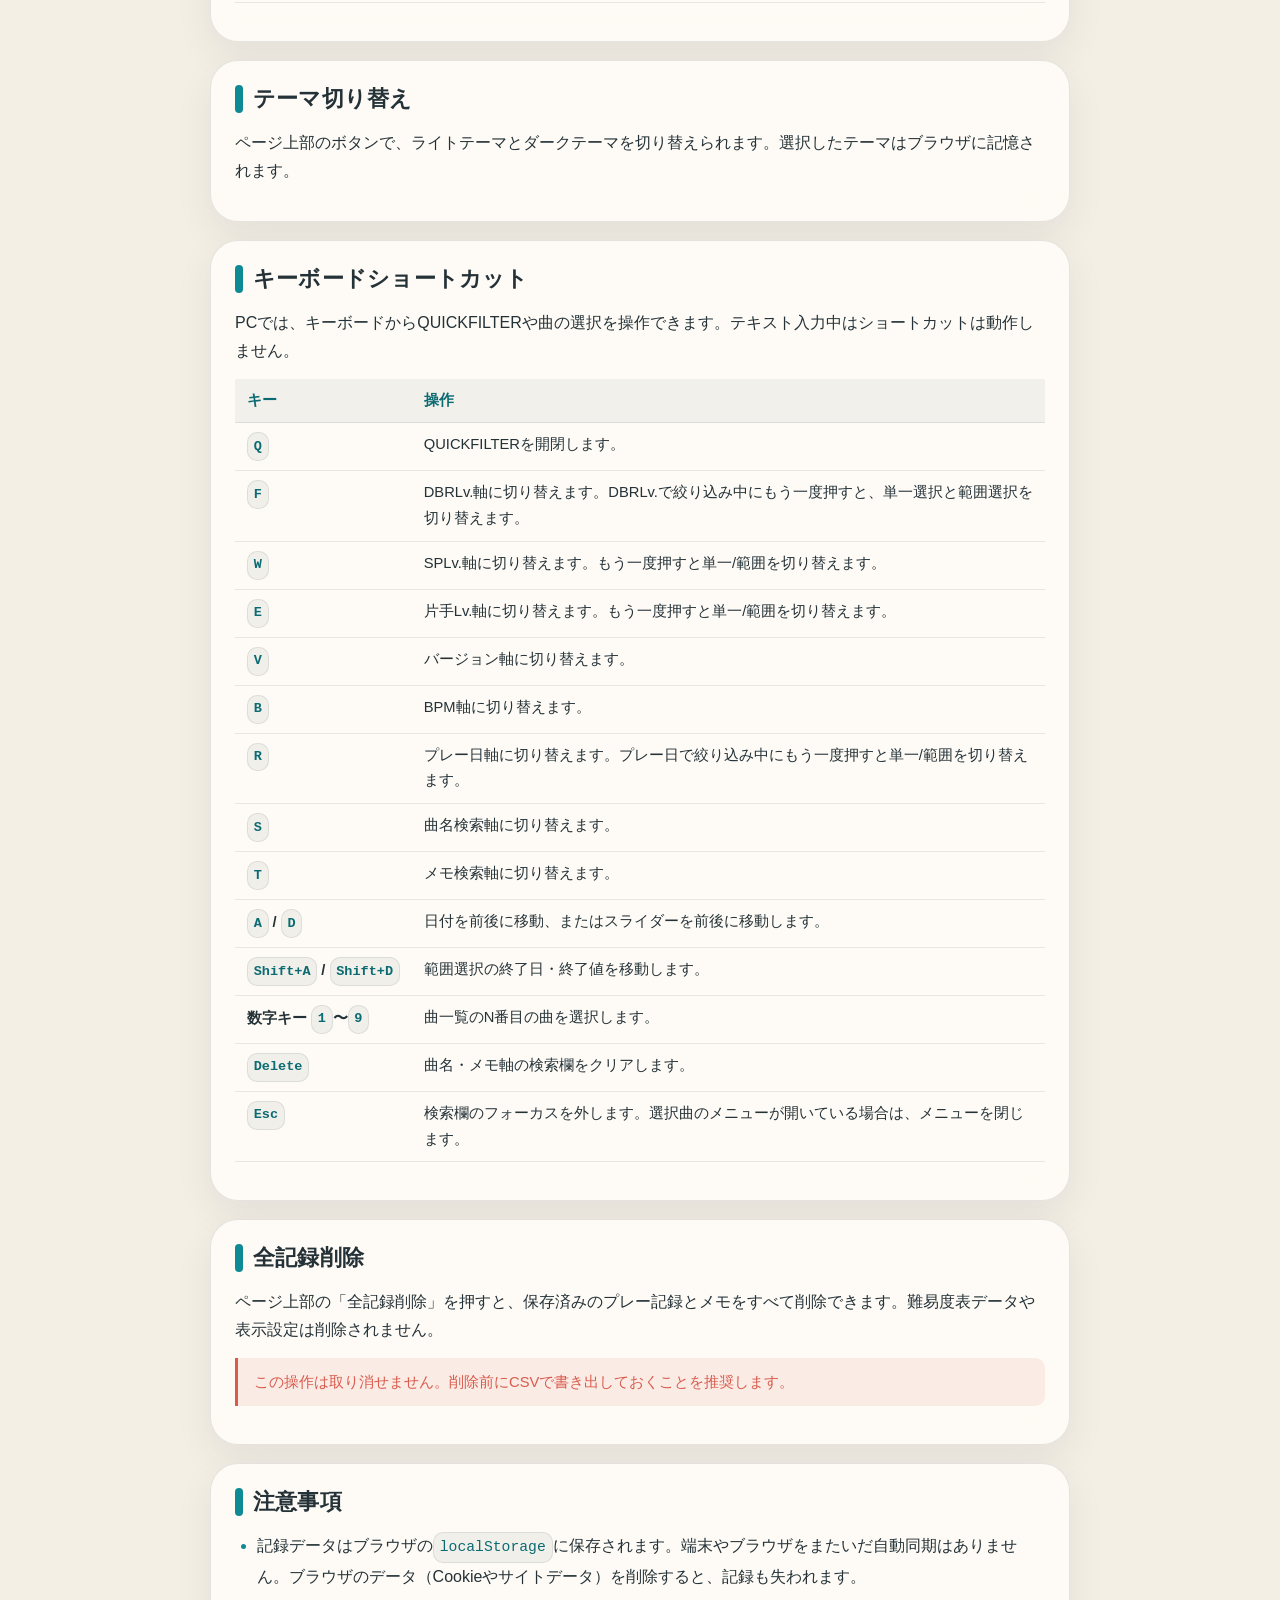
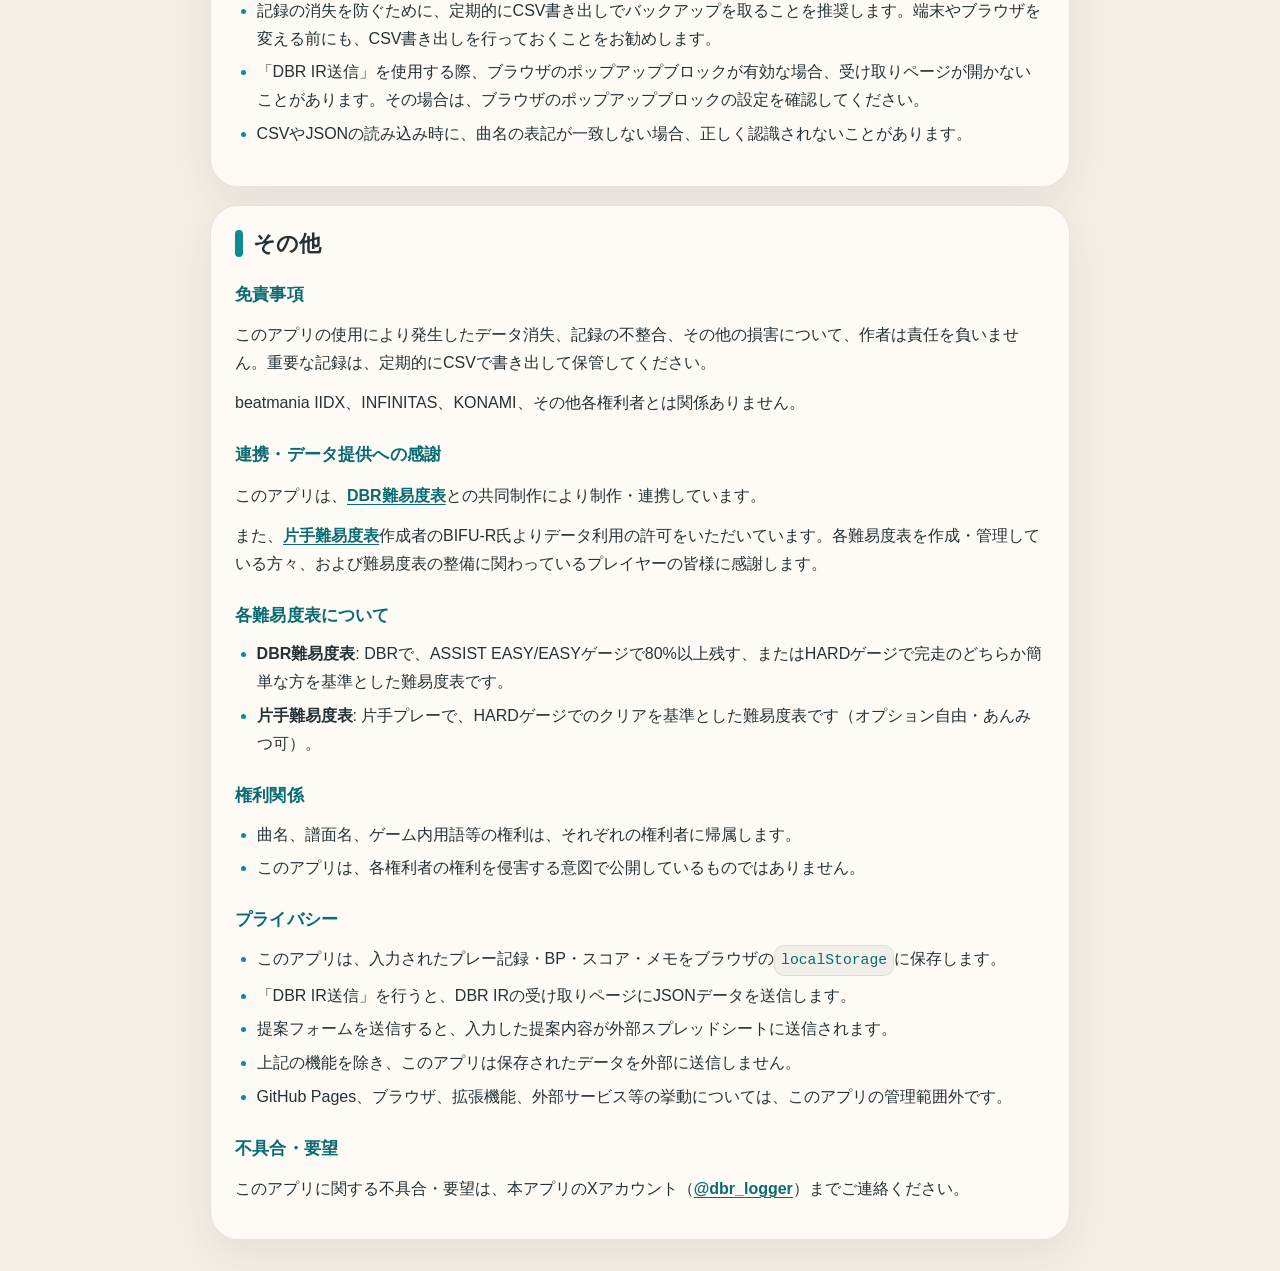
==== commit d70969e8: "マニュアル調整" ====
--- a/manual.html
+++ b/manual.html
@@ -90,7 +90,7 @@
       <!-- ============================================================ -->
       <section>
         <h2>曲一覧を見る</h2>
-        <p>曲一覧では、右上のボタンを押すことでカードビューとリストビューを切り替えられます。</p>
+        <p>曲一覧では、右上のボタンを押すことでカードビュー、リストビュー、テーブルビューを順番に切り替えられます。</p>
 
         <h3>カードビュー</h3>
         <p>1曲ごとに情報をまとめたカードを表示します。プレーを記録すると、対応したカードの左側にクリアランプの色が表示されます。</p>
@@ -113,11 +113,33 @@
         <h3>リストビュー</h3>
         <p>曲名・難易度・おすすめ度・メモと、現在のソートモードに応じた情報（BP、スコア、日付など）を一覧形式で表示します。</p>
 
-        <h3>選択中の曲へ戻る</h3>
-        <p>記録入力フォームの「戻る」ボタンを押すと、選択中の曲のカードまでスクロールします。</p>
+        <h3>テーブルビュー</h3>
+        <p>多数の曲を比較しやすい表形式で表示します。表が画面幅を超える場合は、左右にスクロールできます。横スクロール中もクリアランプ色の帯、DBR、title列は左側に固定されます。</p>
+        <table>
+          <thead>
+            <tr><th>列</th><th>内容</th></tr>
+          </thead>
+          <tbody>
+            <tr><td>DBR / SP / 片手</td><td>DBRLv.、SPLv.、片手Lv.です。</td></tr>
+            <tr><td>ver / diff</td><td>収録バージョンと譜面難易度です。</td></tr>
+            <tr><td>title</td><td>曲名です。メモがある場合は2行目に表示されます。</td></tr>
+            <tr><td>BPM / rec / lamp</td><td>BPM、おすすめ度、クリアランプです。</td></tr>
+            <tr><td>BP</td><td>最小BP / 最新BPを表示します。</td></tr>
+            <tr><td>score</td><td>最高スコアレート / 最新スコアレートを表示します。</td></tr>
+            <tr><td>last / plays</td><td>最終プレー日と履歴件数です。</td></tr>
+          </tbody>
+        </table>
+        <h3>テーブルビューの並び替え</h3>
+        <ul>
+          <li>列名ヘッダを選択すると、その列の昇順・降順を切り替えられます。</li>
+          <li>テーブルビューでは、曲一覧上部の並び順プルダウンとページャの昇順・降順ボタンは表示されません。</li>
+          <li>BP列は、最小BPの昇順 → 最小BPの降順 → 最新BPの昇順 → 最新BPの降順、の順に切り替わります。</li>
+          <li>score列は、最高スコアの昇順 → 最高スコアの降順 → 最新スコアの昇順 → 最新スコアの降順、の順に切り替わります。</li>
+          <li>上部ページャの「？」ボタンを押すとランダム順に並び替えられます。</li>
+        </ul>
 
         <h3>ページ切り替え</h3>
-        <p>曲一覧は1ページあたり100件表示します。100件を超える場合は前ページ・次ページで移動できます。</p>
+        <p>カードビューとリストビューは1ページあたり100件、テーブルビューは1ページあたり500件表示します。表示件数を超える場合は前ページ・次ページで移動できます。</p>
       </section>
 
       <!-- ============================================================ -->
@@ -125,7 +147,13 @@
       <!-- ============================================================ -->
       <section>
         <h2>記録する</h2>
-        <p>曲を選択すると、記録入力フォームが表示されます。</p>
+        <p>曲を選択すると、記録入力フォーム（Entry）・推移グラフ・履歴をまとめたメニューが画面下から開きます。別の曲を選択すると、メニューは先頭位置から表示されます。</p>
+
+        <h3>メニューを閉じる</h3>
+        <ul>
+          <li>メニュー右上の「×」、またはEntry内の「閉じる」を押します。</li>
+          <li>タッチ環境では、メニューが先頭位置にあるときに下方向へスワイプして閉じることもできます。</li>
+        </ul>
 
         <h3>入力と保存</h3>
         <ul>
@@ -389,7 +417,7 @@
             <tr><td><code>Shift+A</code> / <code>Shift+D</code></td><td>範囲選択の終了日・終了値を移動します。</td></tr>
             <tr><td>数字キー <code>1</code>〜<code>9</code></td><td>曲一覧のN番目の曲を選択します。</td></tr>
             <tr><td><code>Delete</code></td><td>曲名・メモ軸の検索欄をクリアします。</td></tr>
-            <tr><td><code>Esc</code></td><td>検索欄のフォーカスを外します。</td></tr>
+            <tr><td><code>Esc</code></td><td>検索欄のフォーカスを外します。選択曲のメニューが開いている場合は、メニューを閉じます。</td></tr>
           </tbody>
         </table>
       </section>
--- a/styles.css
+++ b/styles.css
@@ -14,14 +14,20 @@
   --accent-soft: rgba(13, 138, 148, 0.12);
   --warm: #ff8a3d;
   --danger: #d95b4d;
+  --table-header-bg: #f7f1e8;
+  --table-row-bg: #fffdf7;
+  --table-hover-bg: #eef8f7;
+  --table-selected-bg: #e7f5f5;
+  --table-proposed-bg: #fff4c7;
+  --table-selected-proposed-bg: #edf0dd;
   --lamp-no-play: #d7dadd;
   --lamp-failed: #7f4742;
   --lamp-assist: #bd82d4;
   --lamp-easy: #86c790;
   --lamp-clear: #b0e2ff;
   --lamp-hard: #e06767;
-  --lamp-exh: #f2d94f;
-  --lamp-fc: #ed9848;
+  --lamp-exh: #ffe76a;
+  --lamp-fc: #f5a85a;
   --shadow: 0 24px 60px rgba(43, 54, 61, 0.12);
   --radius-xl: 28px;
   --radius-lg: 20px;
@@ -48,6 +54,12 @@
   --accent-soft: rgba(83, 199, 207, 0.14);
   --warm: #ffb15a;
   --danger: #ff8d7d;
+  --table-header-bg: #1a2228;
+  --table-row-bg: #161d22;
+  --table-hover-bg: #1c3035;
+  --table-selected-bg: #1d383c;
+  --table-proposed-bg: #252415;
+  --table-selected-proposed-bg: #263126;
   --lamp-no-play: #242a2e;
   --lamp-failed: #623834;
   --lamp-assist: #82508f;
@@ -72,6 +84,8 @@
 
 html {
   background: var(--bg);
+  -webkit-text-size-adjust: 100%;
+  text-size-adjust: 100%;
 }
 
 body {
@@ -124,12 +138,115 @@
 .layout-two-column {
   display: grid;
   gap: 20px;
-  grid-template-columns: minmax(0, 1.35fr) minmax(320px, 0.9fr);
+  grid-template-columns: 1fr;
   align-items: start;
 }
 
 .layout-two-column > * {
   min-width: 0;
+}
+
+.selected-workspace.stack {
+  background: var(--bg);
+  border-top: 1px solid var(--border);
+  bottom: 0;
+  box-shadow: 0 -18px 44px rgba(43, 54, 61, 0.18);
+  gap: 0;
+  left: 0;
+  max-height: calc(100dvh - 72px);
+  max-width: none;
+  overflow-y: auto;
+  overscroll-behavior: contain;
+  padding: 0 16px max(16px, env(safe-area-inset-bottom));
+  position: fixed;
+  right: 0;
+  scrollbar-width: thin;
+  top: auto;
+  transform: translateY(calc(100% + 16px));
+  transition: transform 180ms ease;
+  width: auto;
+  z-index: 70;
+}
+
+.selected-workspace > * + .panel {
+  margin-top: 16px;
+}
+
+.selected-workspace.is-open {
+  transform: translateY(var(--drawer-drag-y, 0px));
+}
+
+.selected-workspace.is-dragging {
+  transition: none;
+}
+
+.selected-workspace-close {
+  align-items: center;
+  background: var(--panel-strong);
+  border: 1px solid var(--border);
+  border-radius: 0 0 0 8px;
+  border-right: 0;
+  border-top: 0;
+  color: var(--muted);
+  cursor: pointer;
+  display: inline-flex;
+  height: 32px;
+  justify-content: center;
+  justify-self: end;
+  margin-bottom: -32px;
+  margin-right: -16px;
+  padding: 0;
+  position: sticky;
+  right: 0;
+  top: 0;
+  transform: translateX(16px);
+  width: 36px;
+  z-index: 3;
+}
+
+.selected-workspace-close svg {
+  height: 18px;
+  width: 18px;
+}
+
+.selected-workspace-close:focus-visible {
+  outline: 2px solid rgba(13, 138, 148, 0.24);
+  outline-offset: 2px;
+}
+
+.selected-workspace-form-close {
+  display: inline-flex;
+}
+
+@media (hover: hover) and (pointer: fine) {
+  .selected-workspace-close:hover {
+    color: var(--text);
+  }
+}
+
+html[data-theme="dark"] .selected-workspace {
+  box-shadow: 0 -18px 44px rgba(0, 0, 0, 0.42);
+}
+
+@media (min-width: 1081px) {
+  .selected-workspace.stack {
+    column-gap: 16px;
+    grid-template-columns: minmax(0, 1fr) minmax(0, 1fr);
+  }
+
+  .selected-workspace-close,
+  .selected-workspace > #entry-panel {
+    grid-column: 1 / -1;
+  }
+
+  .selected-workspace > .analytics-panel,
+  .selected-workspace > .panel-history {
+    min-width: 0;
+  }
+
+  .selected-workspace > .panel-history {
+    align-self: start;
+  }
 }
 
 .panel {
@@ -352,6 +469,10 @@
   display: none;
 }
 
+.catalog-header .header-select[hidden] {
+  display: none;
+}
+
 .header-select span {
   color: var(--muted);
   font-size: 0.82rem;
@@ -1122,6 +1243,13 @@
   gap: 8px;
 }
 
+.song-grid.is-table-view {
+  display: block;
+  margin-left: -24px;
+  margin-right: -24px;
+  overflow: visible;
+}
+
 .song-grid > .empty-state {
   grid-column: 1 / -1;
   width: 100%;
@@ -1160,12 +1288,12 @@
 }
 
 .song-grid.is-list-view .song-card {
-  align-content: center;
+  align-content: start;
   display: grid;
   gap: 4px;
   min-width: 0;
   min-height: 76px;
-  padding: 0 12px 4px 14px;
+  padding: 9px 12px 13px 14px;
 }
 
 .song-grid.is-list-view .song-card-title {
@@ -1174,37 +1302,22 @@
   gap: 8px;
   margin: 0;
   min-width: 0;
-  overflow: auto hidden;
-  -webkit-overflow-scrolling: touch;
-  white-space: nowrap;
 }
 
 .song-grid.is-list-view .song-card-note {
   align-items: baseline;
   display: flex;
+  flex-wrap: wrap;
   gap: 0.75em;
   line-height: 1.35;
   margin: 0;
   padding-left: 2px;
   min-width: 0;
-  overflow: auto hidden;
-  -webkit-overflow-scrolling: touch;
-  white-space: nowrap;
 }
 
 .song-grid.is-list-view .song-card-note > span {
   display: inline-block;
   line-height: 1.35;
-}
-
-.song-grid.is-list-view .song-card-title,
-.song-grid.is-list-view .song-card-note {
-  scrollbar-width: none;
-}
-
-.song-grid.is-list-view .song-card-title::-webkit-scrollbar,
-.song-grid.is-list-view .song-card-note::-webkit-scrollbar {
-  display: none;
 }
 
 .song-card-list-title-tags {
@@ -1230,18 +1343,312 @@
 
 .song-grid.is-list-view .song-card-meta {
   min-width: 0;
-  overflow: auto hidden;
-  -webkit-overflow-scrolling: touch;
 }
 
 .song-grid.is-list-view .song-card-meta-row {
-  flex-wrap: nowrap;
   gap: 6px;
-  min-width: max-content;
 }
 
 .song-grid.is-list-view .song-card-meta-row .pill {
   white-space: nowrap;
+}
+
+@media (hover: none) {
+  .song-grid.is-list-view .song-card-title,
+  .song-grid.is-list-view .song-card-note {
+    flex-wrap: nowrap;
+    overflow: auto hidden;
+    -webkit-overflow-scrolling: touch;
+    white-space: nowrap;
+    scrollbar-width: none;
+  }
+
+  .song-grid.is-list-view .song-card-title::-webkit-scrollbar,
+  .song-grid.is-list-view .song-card-note::-webkit-scrollbar {
+    display: none;
+  }
+
+  .song-grid.is-list-view .song-card-meta {
+    overflow: auto hidden;
+    -webkit-overflow-scrolling: touch;
+  }
+
+  .song-grid.is-list-view .song-card-meta-row {
+    flex-wrap: nowrap;
+    min-width: max-content;
+  }
+}
+
+.song-table-wrap {
+  background: var(--panel-strong);
+  border-bottom: 1px solid var(--border);
+  border-top: 1px solid var(--border);
+  border-left: 0;
+  border-right: 0;
+  border-radius: 0;
+  container-type: inline-size;
+  max-width: 100%;
+  overflow-x: auto;
+  overflow-y: hidden;
+  -webkit-overflow-scrolling: touch;
+  width: 100%;
+}
+
+.song-table {
+  border-collapse: separate;
+  border-spacing: 0;
+  color: var(--text);
+  font-size: 0.72rem;
+  min-width: 100%;
+  table-layout: auto;
+  width: max-content;
+}
+
+.song-table th,
+.song-table td {
+  border-bottom: 1px solid var(--border);
+  padding: 3px;
+  text-align: left;
+  vertical-align: middle;
+  white-space: nowrap;
+}
+
+.song-table th {
+  background: var(--table-header-bg);
+  color: var(--muted);
+  font-family: var(--font-ui);
+  font-size: 0.66rem;
+  font-weight: 800;
+  padding: 0;
+  position: sticky;
+  top: 0;
+  z-index: 2;
+}
+
+.song-table th.song-table-lamp-band-header,
+.song-table td.song-table-lamp-band-cell {
+  left: 0;
+  font-size: 0;
+  line-height: 0;
+  max-width: 4px;
+  min-width: 4px;
+  overflow: hidden;
+  padding: 0;
+  position: sticky;
+  width: 4px;
+}
+
+.song-table th.song-table-lamp-band-header {
+  background: var(--table-header-bg);
+  z-index: 6;
+}
+
+.song-table th.song-table-col-level {
+  background: var(--table-header-bg);
+  left: 4px;
+  position: sticky;
+  z-index: 5;
+}
+
+.song-table-lamp-band-cell {
+  background: linear-gradient(var(--card-lamp-color, transparent), var(--card-lamp-color, transparent)), var(--table-row-bg);
+  z-index: 4;
+}
+
+.song-table th.song-table-col-title {
+  background: var(--table-header-bg);
+  left: calc(4px + var(--song-table-level-width, 36px));
+  position: sticky;
+  z-index: 5;
+}
+
+.song-table td.song-table-col-title {
+  background: var(--table-row-bg);
+  left: calc(4px + var(--song-table-level-width, 36px));
+  position: sticky;
+  z-index: 3;
+}
+
+.song-table-sort-button {
+  align-items: center;
+  background: transparent;
+  border: 0;
+  color: inherit;
+  cursor: pointer;
+  display: flex;
+  font: inherit;
+  font-weight: 800;
+  gap: 4px;
+  justify-content: flex-start;
+  line-height: 1.1;
+  min-height: 28px;
+  min-width: 0;
+  overflow: visible;
+  padding: 3px;
+  text-align: inherit;
+  -webkit-tap-highlight-color: transparent;
+  white-space: nowrap;
+  width: 100%;
+}
+
+.song-table th.is-active-sort {
+  background: #deeee8;
+  color: var(--text);
+}
+
+.song-table-sort-button:active {
+  background: transparent;
+}
+
+.song-table-sort-button.is-active {
+  background: transparent;
+  color: var(--text);
+}
+
+.song-table-sort-button:focus-visible {
+  outline: 2px solid rgba(13, 138, 148, 0.24);
+  outline-offset: -2px;
+}
+
+@media (hover: hover) and (pointer: fine) {
+  .song-table-sort-button:hover {
+    background: rgba(13, 138, 148, 0.12);
+  }
+}
+
+.song-table-sort-indicator {
+  flex: 0 0 auto;
+  font-size: 0.72em;
+  line-height: 1;
+  min-width: 0.75em;
+  text-align: center;
+}
+
+.song-table-sort-composite {
+  align-items: center;
+  display: inline-flex;
+  gap: 0;
+}
+
+.song-table tbody tr:last-child td {
+  border-bottom: 0;
+}
+
+.song-table-row.song-card {
+  background: transparent;
+  border: 0;
+  border-radius: 0;
+  box-shadow: none;
+  cursor: pointer;
+  display: table-row;
+  overflow: visible;
+  padding: 0;
+  transform: none;
+}
+
+.song-table-row.song-card::before {
+  display: none;
+}
+
+.song-table-row.song-card > * {
+  position: static;
+}
+
+.song-table-row.song-card > .song-table-lamp-band-cell {
+  position: sticky;
+}
+
+.song-table-row.song-card > .song-table-col-level {
+  background: var(--table-row-bg);
+  left: 4px;
+  position: sticky;
+  z-index: 3;
+}
+
+.song-table-row.is-selected td {
+  background: var(--table-selected-bg);
+}
+
+.song-table-row.is-proposed td {
+  background: var(--table-proposed-bg);
+}
+
+.song-table-row.is-selected.is-proposed td {
+  background: var(--table-selected-proposed-bg);
+}
+
+.song-table-row.is-selected td.song-table-lamp-band-cell,
+.song-table-row.is-proposed td.song-table-lamp-band-cell,
+.song-table-row.is-selected.is-proposed td.song-table-lamp-band-cell {
+  background: linear-gradient(var(--card-lamp-color, transparent), var(--card-lamp-color, transparent)), var(--table-row-bg);
+}
+
+.song-table-row.is-selected td.song-table-col-level,
+.song-table-row.is-selected td.song-table-col-title {
+  background: var(--table-selected-bg);
+}
+
+.song-table-row.is-proposed td.song-table-col-level,
+.song-table-row.is-proposed td.song-table-col-title {
+  background: var(--table-proposed-bg);
+}
+
+.song-table-row.is-selected.is-proposed td.song-table-col-level,
+.song-table-row.is-selected.is-proposed td.song-table-col-title {
+  background: var(--table-selected-proposed-bg);
+}
+
+.song-table-row.is-deleted-record {
+  opacity: 0.52;
+}
+
+.song-table-number,
+.song-table-recommend,
+.song-table-version,
+.song-table-lamp {
+  font-family: var(--font-ui);
+}
+
+.song-table-number,
+.song-table-recommend {
+  text-align: right;
+}
+
+.song-table td.song-table-title-cell {
+  color: var(--text);
+  font-family: var(--font-song);
+  font-weight: 800;
+  max-width: clamp(96px, 18cqw, 140px);
+  min-width: clamp(96px, 18cqw, 140px);
+  white-space: normal;
+  width: clamp(96px, 18cqw, 140px);
+}
+
+.song-table-title {
+  display: block;
+  overflow-wrap: anywhere;
+  word-break: break-word;
+}
+
+.song-table-title-memo {
+  color: var(--muted);
+  display: block;
+  font-family: var(--font-ui);
+  font-size: 0.86em;
+  font-weight: 600;
+  margin-top: 2px;
+  overflow-wrap: anywhere;
+  word-break: break-word;
+}
+
+.song-table-title-cell .pill {
+  margin-left: 8px;
+  padding: 3px 7px;
+  vertical-align: middle;
+}
+
+.song-table-col-title {
+  width: clamp(96px, 18cqw, 140px);
 }
 
 @media (hover: hover) {
@@ -1249,11 +1656,34 @@
     transform: translateY(-2px);
     box-shadow: 0 2px 32px rgba(43, 54, 61, 0.12);
   }
+
+  .song-table-row.song-card:hover {
+    box-shadow: none;
+    transform: none;
+  }
+
+  .song-table-row.song-card:hover td {
+    background: var(--table-hover-bg);
+  }
+
+  .song-table-row.song-card:hover td.song-table-col-level,
+  .song-table-row.song-card:hover td.song-table-col-title {
+    background: var(--table-hover-bg);
+  }
+
+  .song-table-row.song-card:hover td.song-table-lamp-band-cell {
+    background: linear-gradient(var(--card-lamp-color, transparent), var(--card-lamp-color, transparent)), var(--table-row-bg);
+  }
 }
 
 .song-card.is-selected {
   border-color: rgba(13, 138, 148, 0.32);
   box-shadow: 0 0 32px rgba(13, 138, 148, 0.18);
+}
+
+.song-table-row.song-card.is-selected {
+  border-color: transparent;
+  box-shadow: none;
 }
 
 .song-card.is-deleted-record {
@@ -2269,8 +2699,42 @@
 html[data-theme="dark"] .summary-lamp-item,
 html[data-theme="dark"] .song-card,
 html[data-theme="dark"] .selected-song-card,
+html[data-theme="dark"] .song-table-wrap,
 html[data-theme="dark"] .proposal-form {
   background: rgba(20, 26, 31, 0.92);
+}
+
+html[data-theme="dark"] .song-table th {
+  background: var(--table-header-bg);
+}
+
+html[data-theme="dark"] .song-table th.song-table-lamp-band-header {
+  background: var(--table-header-bg);
+}
+
+html[data-theme="dark"] .song-table td.song-table-col-level,
+html[data-theme="dark"] .song-table td.song-table-col-title {
+  background: var(--table-row-bg);
+}
+
+html[data-theme="dark"] .song-table th.is-active-sort {
+  background: #213239;
+  color: var(--text);
+}
+
+html[data-theme="dark"] .song-table-sort-button:active {
+  background: transparent;
+}
+
+html[data-theme="dark"] .song-table-sort-button.is-active {
+  background: transparent;
+  color: var(--text);
+}
+
+@media (hover: hover) and (pointer: fine) {
+  html[data-theme="dark"] .song-table-sort-button:hover {
+    background: rgba(83, 199, 207, 0.14);
+  }
 }
 
 html[data-theme="dark"] .proposal-success {
@@ -2308,9 +2772,59 @@
   box-shadow: 0 0 30px rgba(83, 199, 207, 0.12);
 }
 
+html[data-theme="dark"] .song-table-row.is-selected td {
+  background: var(--table-selected-bg);
+}
+
+html[data-theme="dark"] .song-table-row.is-proposed td {
+  background: var(--table-proposed-bg);
+}
+
+html[data-theme="dark"] .song-table-row.is-selected.is-proposed td {
+  background: var(--table-selected-proposed-bg);
+}
+
+html[data-theme="dark"] .song-table-row.is-selected td.song-table-lamp-band-cell,
+html[data-theme="dark"] .song-table-row.is-proposed td.song-table-lamp-band-cell,
+html[data-theme="dark"] .song-table-row.is-selected.is-proposed td.song-table-lamp-band-cell {
+  background: linear-gradient(var(--card-lamp-color, transparent), var(--card-lamp-color, transparent)), var(--table-row-bg);
+}
+
+html[data-theme="dark"] .song-table-row.is-selected td.song-table-col-level,
+html[data-theme="dark"] .song-table-row.is-selected td.song-table-col-title {
+  background: var(--table-selected-bg);
+}
+
+html[data-theme="dark"] .song-table-row.is-proposed td.song-table-col-level,
+html[data-theme="dark"] .song-table-row.is-proposed td.song-table-col-title {
+  background: var(--table-proposed-bg);
+}
+
+html[data-theme="dark"] .song-table-row.is-selected.is-proposed td.song-table-col-level,
+html[data-theme="dark"] .song-table-row.is-selected.is-proposed td.song-table-col-title {
+  background: var(--table-selected-proposed-bg);
+}
+
 @media (hover: hover) {
   html[data-theme="dark"] .song-card:hover {
     box-shadow: 0 2px 32px rgba(83, 199, 207, 0.18);
+  }
+
+  html[data-theme="dark"] .song-table-row.song-card:hover {
+    box-shadow: none;
+  }
+
+  html[data-theme="dark"] .song-table-row.song-card:hover td {
+    background: var(--table-hover-bg);
+  }
+
+  html[data-theme="dark"] .song-table-row.song-card:hover td.song-table-col-level,
+  html[data-theme="dark"] .song-table-row.song-card:hover td.song-table-col-title {
+    background: var(--table-hover-bg);
+  }
+
+  html[data-theme="dark"] .song-table-row.song-card:hover td.song-table-lamp-band-cell {
+    background: linear-gradient(var(--card-lamp-color, transparent), var(--card-lamp-color, transparent)), var(--table-row-bg);
   }
 }
 
@@ -2399,10 +2913,6 @@
 }
 
 @media (max-width: 1080px) {
-  .layout-two-column {
-    grid-template-columns: 1fr;
-  }
-
   .summary-band-row {
     grid-template-columns: 58px minmax(0, 1fr) 32px;
   }
@@ -3044,7 +3554,7 @@
   .song-grid.is-list-view .song-card {
     gap: 3px;
     min-height: 68px;
-    padding: 0 11px 3px 13px;
+    padding: 8px 11px 12px 13px;
   }
 
   .song-grid.is-list-view .song-card-title {
@@ -3053,6 +3563,39 @@
 
   .song-grid.is-list-view .song-card-note {
     gap: 0.65em;
+  }
+
+  .song-grid.is-table-view {
+    margin-left: -16px;
+    margin-right: -16px;
+  }
+
+  .song-table-wrap {
+    min-width: 0;
+  }
+
+  .song-table {
+    font-size: 0.68rem;
+    min-width: 100%;
+  }
+
+  .song-table th,
+  .song-table td {
+    padding: 3px;
+  }
+
+  .song-table th {
+    font-size: 0.62rem;
+  }
+
+  .song-table td.song-table-title-cell {
+    max-width: clamp(88px, 28cqw, 120px);
+    min-width: clamp(88px, 28cqw, 120px);
+    width: clamp(88px, 28cqw, 120px);
+  }
+
+  .song-table-col-title {
+    width: clamp(88px, 28cqw, 120px);
   }
 
   .pagination-bar-top {
@@ -3438,13 +3981,6 @@
   cursor: not-allowed;
 }
 
-@media (min-width: 721px) {
-  /* HISTORY panel のみ下余白を追加（floating-filter-toggle と被らないため） */
-  .panel-history {
-    margin-bottom: 66px;
-  }
-}
-
 @media (max-width: 720px) {
   /* モバイルレイアウトの場合のフローティングボタン領域を確保 */
   .panel-hero {
